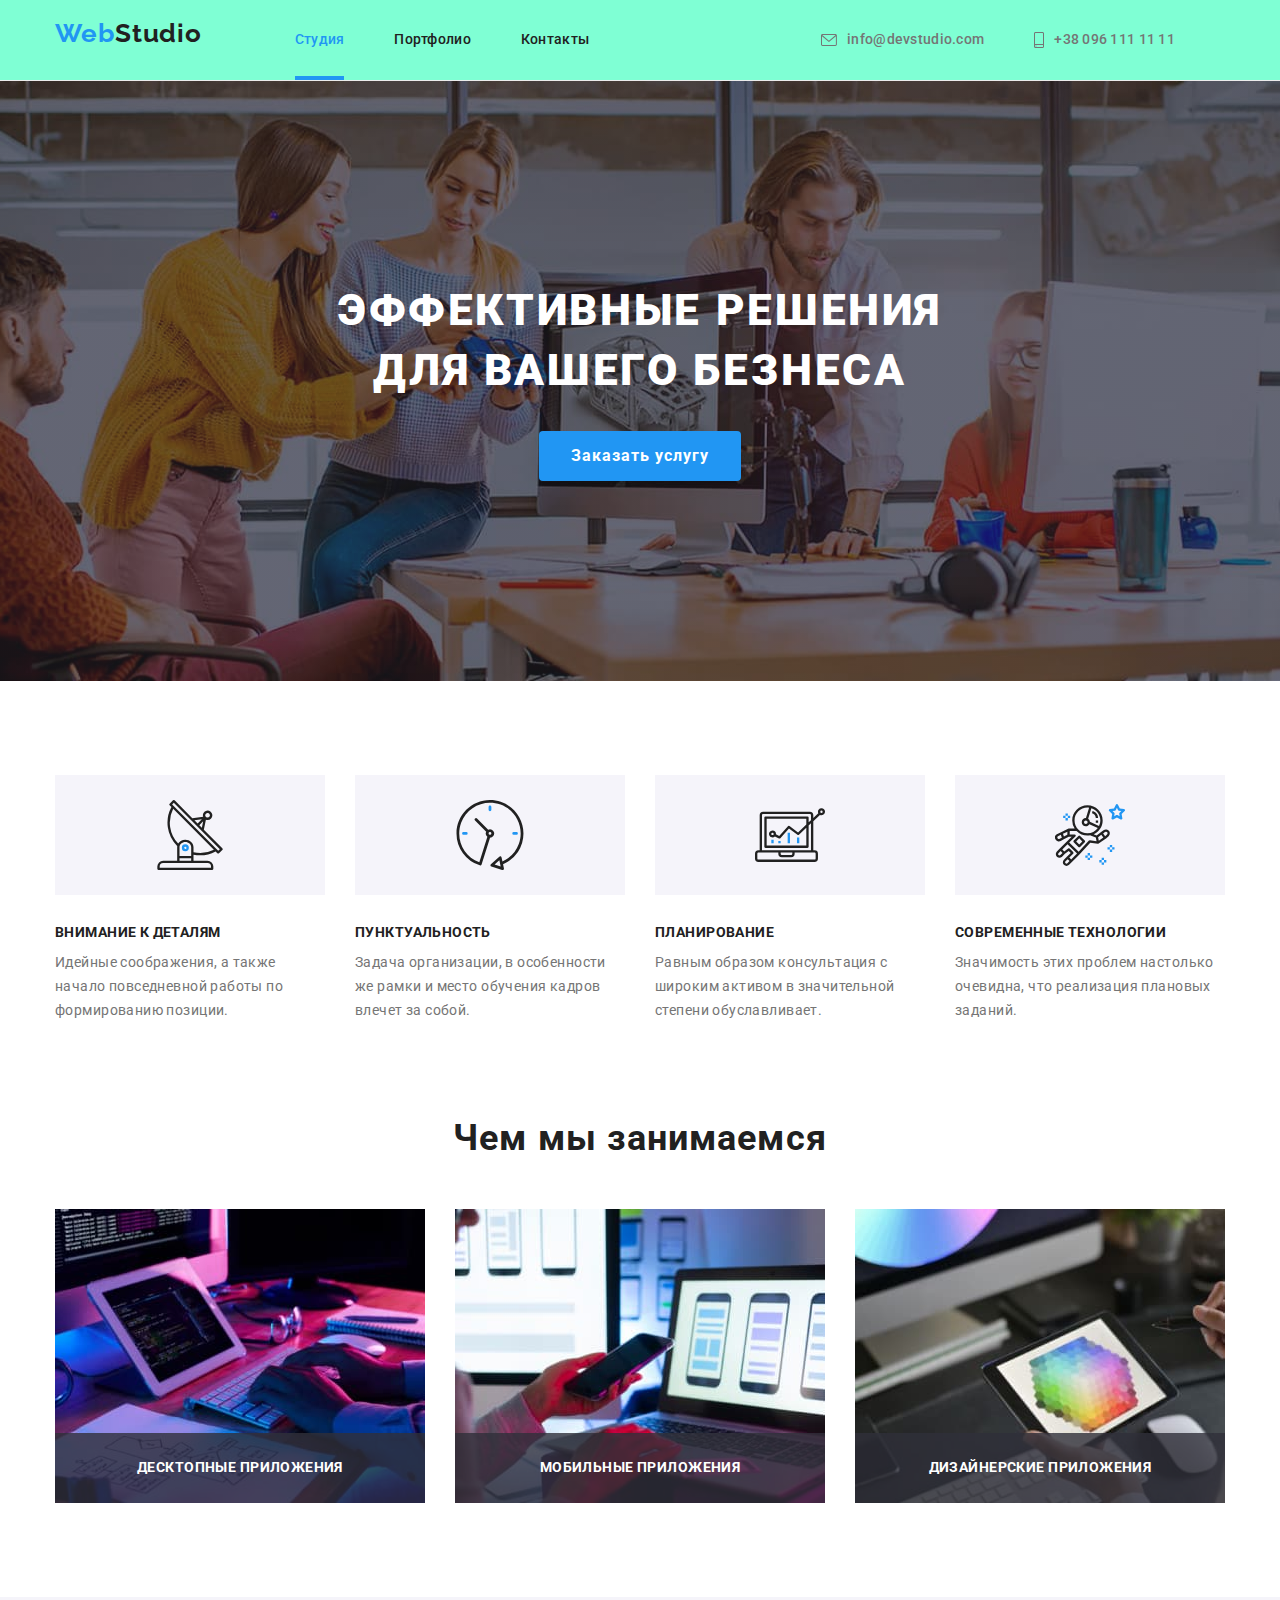
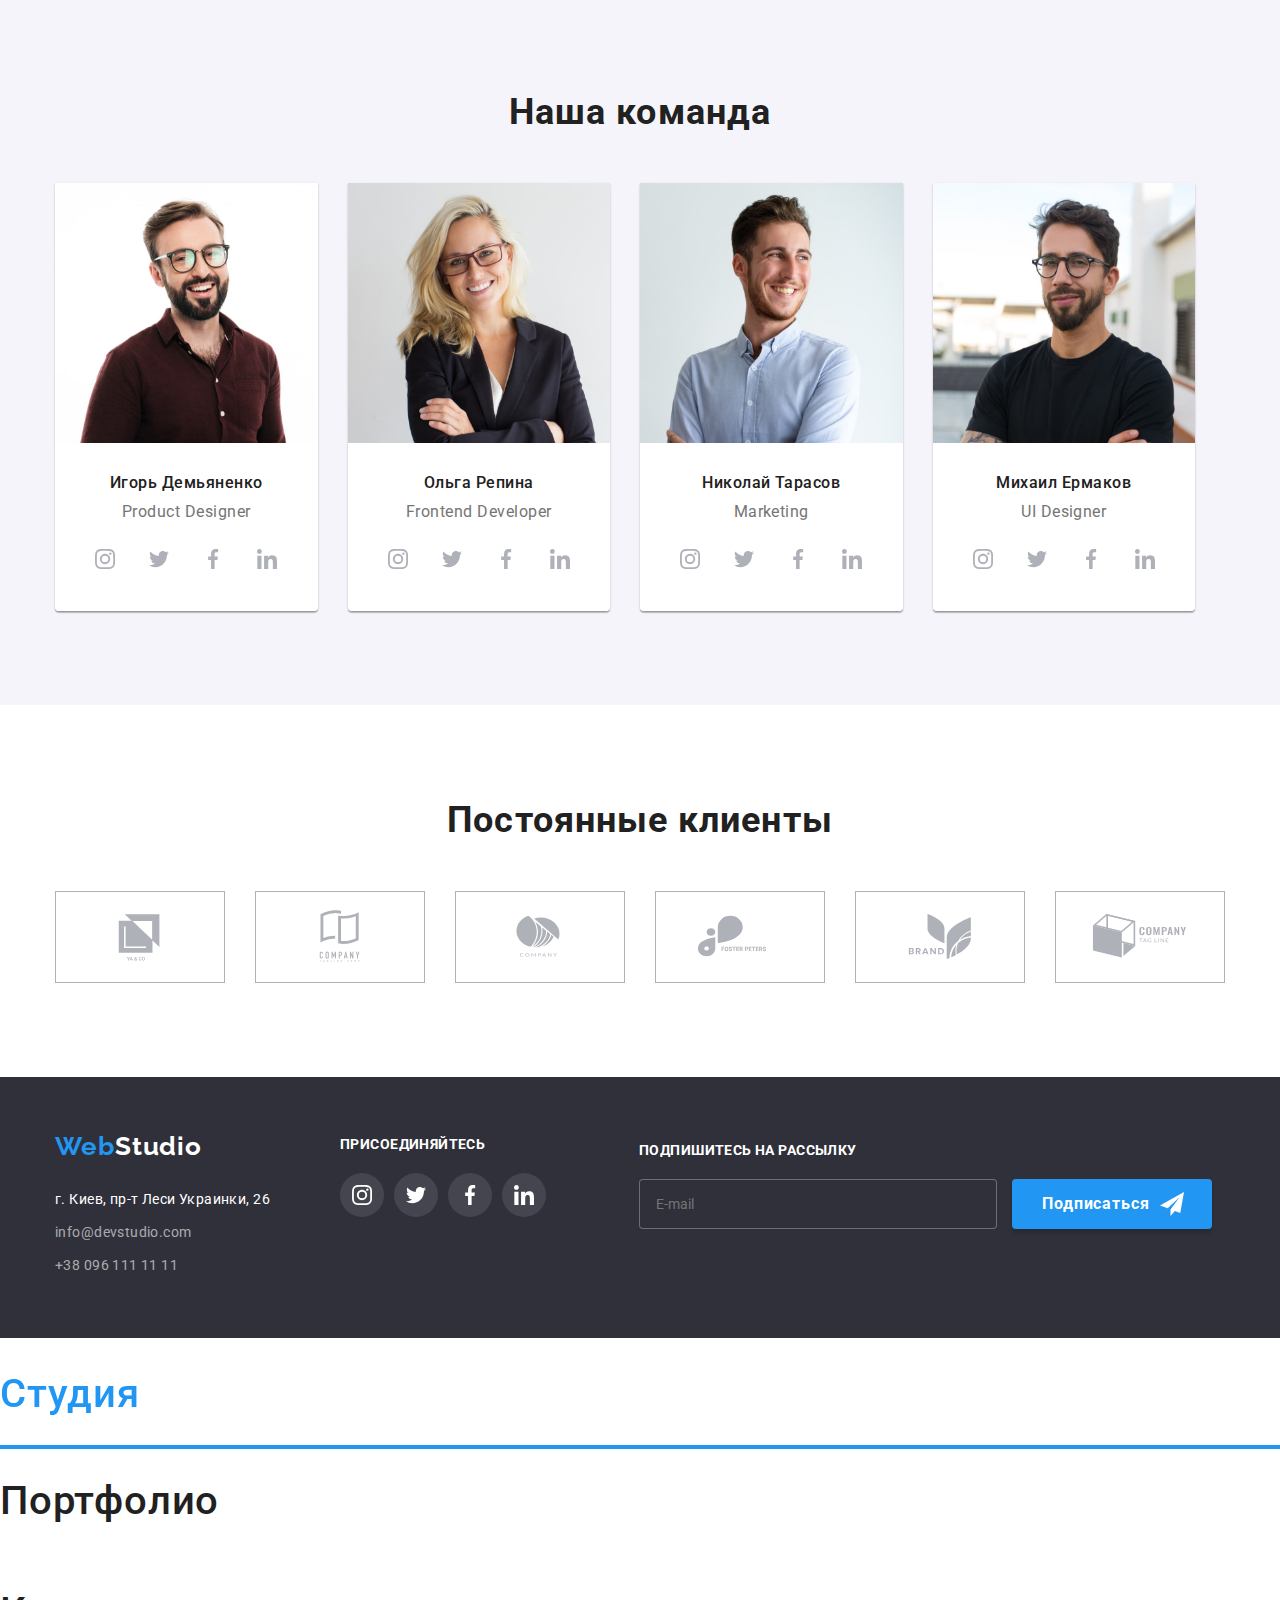
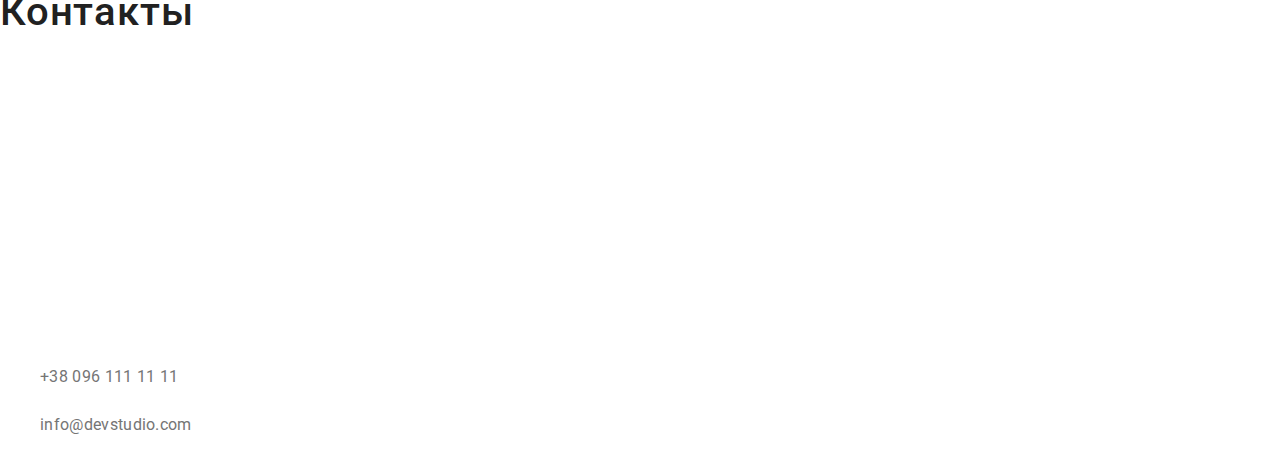
==== index.html @ 7d43fe44 "доделала мобильное меню" ====
<!DOCTYPE html>
<html lang="ru">
<head>
    <meta charset="UTF-8">
    <meta http-equiv="X-UA-Compatible" content="IE=edge">
    <meta name="viewport" content="width=device-width, initial-scale=1.0">
    <title>goit-markup-hw-08</title>
    <link rel="preconnect" href="https://fonts.googleapis.com">
    <link rel="preconnect" href="https://fonts.gstatic.com" crossorigin>
    <link href="https://fonts.googleapis.com/css2?family=Raleway:wght@700&family=Roboto:wght@400;500;700;900&display=swap" rel="stylesheet">
    <link rel="stylesheet" href="https://cdnjs.cloudflare.com/ajax/libs/modern-normalize/1.1.0/modern-normalize.min.css">
    <link rel="stylesheet" href="css/main.min.css">
  
</head>

<body>
    <!--Header-->

    <header class="header">
    
    <div class="container container__header">
    
       <!--Navigation-->

         <nav class="nav">
       

        <a href="./index.html" class="logo logo__nav"> <span class="web">Web</span><span class="studio studio__nav">Studio</span> </a>

        <button class="nav__btn" 
            type="button" 
            aria-expanded="false" 
            aria-controls="container__menu"
            data-menu-button>
                <svg class="nav__icon" width="24px" height="16px" aria-label="Переключатель мобильного меню">
                    <use class="nav-icon__open" href="./images/symbol-defs.svg#icon-menu-open" width="24px" height="16px"></use>
                    <use class="nav-icon__close" href="./images/symbol-defs.svg#icon-menu-close" width="24px" height="16px"></use>
                </svg>
        </button>


               <ul class="list nav__list">
                <li class="nav__item"> <a href="" class="link-current"> Студия </a> </li> 
                <li class="nav__item"> <a href="./portfolio.html" class="nav__link"> Портфолио </a> </li>
                <li class="nav__item"> <a href="" class="nav__link"> Контакты </a> </li>
            </ul>    
            
         
<!-- 
            <ul class="list mobile">
                <li class="mobile__item">
                    <a class="link mobile__link" href="" target="_blank">Instagram</a>
                </li>
                <li class="link mobile__item">
                    <a class="mobile__link" href="" target="_blank">Twitter</a>
                </li>
                <li class="link mobile__item">
                    <a class="mobile__link" href="" target="_blank">Facebook</a>
                </li>
                <li class="link mobile__item">
                    <a class="mobile__link" href="" target="_blank">Linkedin</a>
                </li>
            </ul>  -->
                  
         </nav>    
         
      
         <!-- Contacts-->

   
            <ul class="list contacts">
            <li class="contacts__item"><a href="mailto:info@devstudio.com" aria-label="icon-envelope" class="contacts__mail">
                <svg class="contacts-icon" width="16" height="12">
                <use href="./images/symbol-defs.svg#icon-envelope"></use>
            </svg> info@devstudio.com </a></li> 
            <li class="contacts__item"><a href="tel:+380961111111" aria-label="icon-smartphone" class="contacts__tel">
                <svg class="contacts-icon" width="10" height="16">
                <use href="./images/symbol-defs.svg#icon-smartphone"></use>
            </svg> +38 096 111 11 11</a> </li>
              </ul>   

    </div>
    
    </header>


    <!--Main container-->


    <main class="main-container">

        <!-- Hero-->

         <section class="hero">
           
         <div class="container">

            <h1 class="hero__title">ЭФФЕКТИВНЫЕ РЕШЕНИЯ ДЛЯ ВАШЕГО БЕЗНЕСА</h1>
            <button type="button" class="button hero__button" data-modal-open>Заказать услугу</button>

         </div>      
                      
        </section> 

         <!--Peculiarities-->

         <section class="peculiarities">

            <div class="container">

    <h2 class="visually-hidden">Особенности</h2>

    <ul class="list peculiarities__list">
        <li class="peculiarities__item">
            <div class="peculiarities__container">
                <svg class="peculiarities__icon" width="70px" height="70px">
                    <use href="./images/symbol-defs.svg#icon-antenna"></use>
                </svg>
            </div>
           
            <h3 class="peculiarities__title"> ВНИМАНИЕ К ДЕТАЛЯМ </h3>
            <p class="peculiarities__text"> Идейные соображения, а также начало повседневной работы по формированию позиции.</p>
        </li>
        
        <li class="peculiarities__item">

            <div class="peculiarities__container">
            <svg class="peculiarities__icon" width="70px" height="70px">
                <use href="./images/symbol-defs.svg#icon-clock"></use>
            </svg>
            </div>
            <h3 class="peculiarities__title">ПУНКТУАЛЬНОСТЬ</h3>
            <p class="peculiarities__text">Задача организации, в особенности же рамки и место обучения кадров влечет за собой. </p>
        </li>
        
        <li class="peculiarities__item">

            <div class="peculiarities__container">
            <svg class="peculiarities__icon" width="70px" height="70px">
                <use href="./images/symbol-defs.svg#icon-diagram"></use>
            </svg>
        </div>
            <h3 class="peculiarities__title"> ПЛАНИРОВАНИЕ </h3>
            <p class="peculiarities__text">Равным образом консультация с широким активом в значительной степени обуславливает. </p>
        </li>
        
        <li class="peculiarities__item">

            <div class="peculiarities__container">
            <svg class="peculiarities__icon" width="70px" height="70px">
                <use href="./images/symbol-defs.svg#icon-astronaut"></use>
            </svg>
        </div>
           <h3 class="peculiarities__title"> СОВРЕМЕННЫЕ ТЕХНОЛОГИИ </h3> 
            <p class="peculiarities__text">Значимость этих проблем настолько очевидна, что реализация плановых заданий. </p>
        </li>        
    </ul>
            </div>
        </section> 

        <!-- Our works-->

        <section class="services">

            <div class="container">

                <h2 class="services__title">Чем мы занимаемся </h2>

                <ul class="list services__list">
                    <li class="services__item"><img class="photo" src="./images/img.jpg" alt="Человек за компьютером" width="370">
                    <h3 class="services__describe">ДЕСКТОПНЫЕ ПРИЛОЖЕНИЯ</h3></li>

                    <li class="services__item"><img class="photo" src="./images/img(1).jpg" alt="Человек с телефоном" width="370">
                    <h3 class="services__describe">МОБИЛЬНЫЕ ПРИЛОЖЕНИЯ</h3></li>

                    <li class="services__item"><img class="photo" src="./images/img(2).jpg" alt="Человек с планшетом" width="370">
                    <h3 class="services__describe">ДИЗАЙНЕРСКИЕ ПРИЛОЖЕНИЯ</h3></li>
                </ul>
                        

            </div>
            
                       
            
      
        </section>

        <!--Our team-->

        <section class="team">

          <div class="container">

            <h2 class="team__title">Наша команда </h2>
            <ul class="list team__list">

                <li class="team__item">
                    <img src="./images/img.наша.команда.jpg" class="photo" alt="Фото мужчины" width="270" height="260">

                    <div class="card">
                        <h3 class="card__title">Игорь Демьяненко</h3>
                        <p class="card__text" lang="en">Product Designer </p>

                        <ul class="list communication communication__connect">
                            <li class="communication__item"><a class="communication__link team-communication__link" href="" aria-label="icon-instagram">
                                <svg class="communication__icon" width="20px" height="20px">
                                <use href="./images/symbol-defs.svg#icon-instagram"></use>
                            </svg> </a></li>
    
                            <li class="communication__item"><a class="communication__link team-communication__link" href="" aria-label="icon-twitter">
                                <svg class="communication__icon" width="20px" height="20px">
                                <use href="./images/symbol-defs.svg#icon-twitter"></use>
                            </svg> </a></li>
    
                            <li class="communication__item"><a class="communication__link team-communication__link" href="" aria-label="icon-facebook">
                                <svg class="communication__icon" width="20px" height="20px">
                                <use href="./images/symbol-defs.svg#icon-facebook"></use>
                            </svg> </a></li>
                            
                            <li class="communication__item"><a class="communication__link team-communication__link" href="" aria-label="icon-linkedin">
                                <svg class="communication__icon" width="20px" height="20px">
                                <use href="./images/symbol-defs.svg#icon-linkedin"></use>
                            </svg> </a></li>
                        </ul>
                    </div>                    
                </li>

                <li class="team__item"> 
                    <img src="./images/img.наша.команда(1).jpg" class="photo" alt="Фото женщины" width="" height="260px">
                    
                    <div class="card">
                        <h3 class="card__title">Ольга Репина</h3>
                        <p class="card__text" lang="en">Frontend Developer</p>
                        <ul class="list communication">
                            <li class="communication__item"><a class="communication__link team-communication__link " href="" aria-label="icon-instagram">
                                <svg class="communication__icon" width="20px" height="20px">
                                <use href="./images/symbol-defs.svg#icon-instagram"></use>
                            </svg> </a></li>
    
                            <li class="communication__item"><a class="communication__link team-communication__link " href="" aria-label="icon-twitter">
                                <svg class="communication__icon" width="20px" height="20px">
                                <use href="./images/symbol-defs.svg#icon-twitter"></use>
                            </svg> </a></li>
    
                            <li class="communication__item"><a class="communication__link team-communication__link " href="" aria-label="icon-facebook">
                                <svg class="communication__icon" width="20px" height="20px">
                                <use href="./images/symbol-defs.svg#icon-facebook"></use>
                            </svg> </a></li>
                            
                            <li class="communication__item"><a class="communication__link team-communication__link " href="" aria-label="icon-linkedin">
                                <svg class="communication__icon" width="20px" height="20px">
                                <use href="./images/symbol-defs.svg#icon-linkedin"></use>
                            </svg> </a></li>
                            </ul>
                    </div>                   
                </li>

                <li class="team__item"> 
                    <img src="./images/img.наша.команда(2).jpg" class="photo" alt="фото мужчины" width="270" height="260">

                    <div class="card">
                        <h3 class="card__title">Николай Тарасов</h3>
                        <p class="card__text" lang="en">Marketing</p>
                        <ul class="list communication">
                            <li class="communication__item"><a class="communication__link team-communication__link " href="" aria-label="icon-instagram">
                                <svg class="communication__icon" width="20px" height="20px">
                                <use href="./images/symbol-defs.svg#icon-instagram"></use>
                            </svg> </a></li>
    
                            <li class="communication__item"><a class="communication__link team-communication__link " href="" aria-label="icon-twitter">
                                <svg class="communication__icon" width="20px" height="20px">
                                <use href="./images/symbol-defs.svg#icon-twitter"></use>
                            </svg> </a></li>
    
                            <li class="communication__item"><a class="communication__link team-communication__link " href="" aria-label="icon-facebook">
                                <svg class="communication__icon" width="20px" height="20px">
                                <use href="./images/symbol-defs.svg#icon-facebook"></use>
                            </svg> </a></li>
                            
                            <li class="communication__item"><a class="communication__link team-communication__link " href="" aria-label="icon-linkedin">
                                <svg class="communication__icon" width="20px" height="20px">
                                <use href="./images/symbol-defs.svg#icon-linkedin"></use>
                            </svg> </a></li>
                            </ul>
                    </div>               
                </li>

                <li class="team__item">
                    <img src="./images/img.наша.комада(3).jpg" class="photo" alt="Фото мужчины" width="270" height="260">

                    <div class="card">
                        <h3 class="card__title">Михаил Ермаков</h3>
                        <p class="card__text" lang="en">UI Designer</p>
                        <ul class="list communication">
                            <li class="communication__item"><a class="communication__link team-communication__link " href="" aria-label="icon-instagram">
                                <svg class="communication__icon" width="20px" height="20px">
                                <use href="./images/symbol-defs.svg#icon-instagram"></use>
                            </svg> </a></li>
    
                            <li class="communication__item"><a class="communication__link team-communication__link " href="" aria-label="icon-twitter">
                                <svg class="communication__icon" width="20px" height="20px">
                                <use href="./images/symbol-defs.svg#icon-twitter"></use>
                            </svg> </a></li>
    
                            <li class="communication__item"><a class="communication__link team-communication__link " href="" aria-label="icon-facebook">
                                <svg class="communication__icon" width="20px" height="20px">
                                <use href="./images/symbol-defs.svg#icon-facebook"></use>
                            </svg> </a></li>
                            
                            <li class="communication__item"><a class="communication__link team-communication__link " href="" aria-label="icon-linkedin">
                                <svg class="communication__icon" width="20px" height="20px">
                                <use href="./images/symbol-defs.svg#icon-linkedin"></use>
                            </svg> </a></li>
                            </ul>
                    </div>
                    </li>

            </ul>

          </div>          
                         
        </section>

        <!-- Clients-->

        <section class="clients">
            <div class="container">
                <h2 class="clients__title">Постоянные клиенты</h2>
                <ul class="list clients__list">
                    <li class="clients__item"><a href="" class="clients__link">
                        
                        <svg class="clients__icon" width="106px" height="60px">
                            <use href="./images/symbol-defs.svg#icon-Logo"></use>
                        </svg>
                      
                    </a></li>

                    <li class="clients__item"><a href="" class="clients__link">
                        <svg class="clients__icon" width="106px" height="60px">
                            <use href="./images/symbol-defs.svg#icon-Logo-1"></use>
                        </svg>
                    </a></li>

                    <li class="clients__item"><a href="" class="clients__link">
                        <svg class="clients__icon" width="106px" height="60px">
                            <use href="./images/symbol-defs.svg#icon-Logo-2"></use>
                        </svg>
                    </a></li>

                    <li class="clients__item"><a href="" class="clients__link">
                        <svg class="clients__icon" width="106px" height="60px">
                            <use href="./images/symbol-defs.svg#icon-Logo-3"></use>
                        </svg>
                    </a></li>

                    <li class="clients__item"><a href="" class="clients__link">
                        <svg class="clients__icon" width="106px" height="60px">
                            <use href="./images/symbol-defs.svg#icon-Logo-4"></use>
                        </svg>
                    </a></li>

                    <li class="clients__item"><a href="" class="clients__link">
                        <svg class="clients__icon" width="106px" height="60px">
                            <use href="./images/symbol-defs.svg#icon-Logo-5"></use>
                        </svg>
                    </a></li>
                </ul>
            </div>
        </section>
       
    </main>

     <!--Footer-->

     <footer class="footer"> 

        <div class="container footer__container">

            <div class="container__common">

                <div class="container__address"> 

                    <a href="./index.html" class="logo logo__address"> <span class="web">Web</span><span class="studio address__studio">Studio</span>  </a>
                                 
                    <address class="address"> 
                       <p class="address__direction">г. Киев, пр-т Леси Украинки, 26</p> 
    
                       <ul class="list address__list">
                           <li class="address__item">
                           <a href="mailto:info@devstudio.com" class="address__contact">info@devstudio.com </a></li> 
    
                           <li class="address__item">
                           <a href="tel:+380961111111" class="address__contact">+38 096 111 11 11</a> </li>
                         </ul>     
                   </address> 
               </div>
    
              <div class="connect">
                  
    
                <h3 class="connect__title">ПРИСОЕДИНЯЙТЕСЬ</h3>
                <ul class="list communication">
                    <li class="communication__item">
                        <a class="communication__link communication__link--dark" href="" aria-label="icon-instagram">
                            <svg class="communication__icon--dark" width="20px" height="20px">
                                <use href="./images/symbol-defs.svg#icon-instagram"></use>
                            </svg>
                        </a>
                    </li>
      
                    <li class="communication__item">
                        <a class="communication__link communication__link--dark" href="" aria-label="icon-twitter">
                            <svg class="communication__icon--dark" width="20px" height="20px">
                                <use href="./images/symbol-defs.svg#icon-twitter"></use>
                            </svg>
                        </a>
                    </li>
      
                    <li class="communication__item">
                        <a class="communication__link communication__link--dark" href="" aria-label="icon-facebook">
                            <svg class="communication__icon--dark" width="20px" height="20px">
                                <use href="./images/symbol-defs.svg#icon-facebook"></use>
                            </svg>
                        </a>
                    </li>
      
                    <li class="communication__item">
                        <a class="communication__link communication__link--dark" href="" aria-label="icon-linkedin">
                            <svg class="communication__icon--dark" width="20px" height="20px">
                                <use href="./images/symbol-defs.svg#icon-linkedin"></use>
                            </svg>
                        </a>
                    </li>
                </ul>
      
              </div>

            </div>

         

          <form class="subscribe">
            <b class="subscribe__call">ПОДПИШИТЕСЬ НА РАССЫЛКУ</b>               
              
                <label for=""><input class="subscribe__field" type="email" name="email" placeholder="E-mail"/></label>                                  
           
              
            <button class="button submit" type="submit">Подписаться
                <svg class="submit__icon" width="24px" height="24px">
                    <use href="./images/symbol-defs.svg#icon-icon-send"></use>
                </svg>
            </button>
              
          </form>
         
        </div>

      
    </footer> 

    <!--Модальное окно-->

    <div class="backdrop is-hidden" data-modal>
        <div class="modal">
            <button class="close" type="button" data-modal-close>
                <svg class="close__icon" width="11px" height="11px">
                    <use href="./images/symbol-defs.svg#icon-close"></use>
                </svg>
            </button>

            <!--Форма модалки-->
             
             <form class="application">

                <b class="application__title">Оставьте свои данные, мы вам перезвоним</b>
               
                <div class="application__field">
                <label class="label-field" for="username">Имя</label>
                
              <div class="icon-box">
                <input class="application__input" type="text" name="username" id="username">
             
                <svg class="application__icon" width="18px" height="18px">
                    <use href="./images/symbol-defs.svg#icon-person-black"></use>
                </svg>     
              </div>
                      
                </div>

                <div class="application__field">
                    <label class="application__label" for="telephone">Телефон</label>

                    <div class="icon-box">
                        <input class="application__input" type="tel" name="tel" id="telephone">
                        <svg class="application__icon" width="18px" height="18px">
                            <use href="./images/symbol-defs.svg#icon-phone-black"></use>
                        </svg>  
                    </div>
               
                </div>

                <div class="application__field">
                    <label class="application__label" for="mail">Почта</label>

                    <div class="icon-box">
                     <input class="application__input" type="email" name="email" id="mail" autofocus>
                     <svg class="application__icon" width="18px" height="18px">
                         <use href="./images/symbol-defs.svg#icon-email-black"></use>
                     </svg> 
                    </div>
               
                </div>

                <div class="application__field">
                <label class="application__label" for="text">Комментарий</label>

                <textarea class="comment" name="feedback" rows="5" id="text" placeholder="Оставьте ваш комментарий"></textarea>
                </div>

                 <label class="agree" for="agreement">                   
                   
                     <input class="checkbox" type="checkbox" name="agree" value="agree" id="agreement" checked />
                     <span class="span-box">
                         <svg class="checkbox__icon" width="15px" height="15px">
                             <use href="./images/symbol-defs.svg#icon-check"></use>
                         </svg> 
                       </span>
                     Соглашаюсь с рассылкой и принимаю

                     <a href="./index.html" class="application__link">Условия договора</a> 
                   </label>
                                  
                <button class="button send" type="submit">Отправить</button>

            </form>
        </div>
        </div> 

  <div class="container__menu" id="container__menu" data-menu>


    <ul class="list nav__list-menu">
        <li class="nav__item-menu"> <a href="" class="link-current"> Студия </a> </li> 
        <li class="nav__item-menu"> <a href="./portfolio.html" class="nav__link"> Портфолио </a> </li>
        <li class="nav__item-menu"> <a href="" class="nav__link"> Контакты </a> </li>
    </ul>   

    <ul class="list menu__contacts">
  
        <li class="menu__item"><a href="tel:+380961111111"  class="contacts__tel">
       +38 096 111 11 11</a> </li>

       <li class="menu__item"><a href="mailto:info@devstudio.com"  class="contacts__mail">
        info@devstudio.com </a></li> 
          </ul>   

          
          <ul class="list mobile">
            <li class="mobile__item">
                <a class="link mobile__link" href="" target="_blank">Instagram</a>
            </li>
            <li class="link mobile__item">
                <a class="mobile__link" href="" target="_blank">Twitter</a>
            </li>
            <li class="link mobile__item">
                <a class="mobile__link" href="" target="_blank">Facebook</a>
            </li>
            <li class="link mobile__item">
                <a class="mobile__link" href="" target="_blank">Linkedin</a>
            </li>
        </ul> 

  </div>

 
        <script src="./js/modal.js"></script>  
        <script src="./js/menu.js"></script>  

</body>
</html>
---- css/main.min.css ----
:root{--main-font: 'Roboto', sans-serif ;--secondary-font: 'Raleway', sans-serif;--main-font-color: rgba(117, 117, 117, 1);--title-font: rgba(33, 33, 33, 1);--background-header: rgba(255, 255, 255, 1);--background-team: rgba(245, 244, 250, 1);--background-footer: rgba(47, 48, 58, 1);--button-link-color: rgba(33, 150, 243, 1);--button-link-hover: rgba(24, 140, 232, 1);--footer-contacts: rgba(255, 255, 255, 0.6);--icons-color: rgba(175, 177, 184, 1);--сubic: cubic-bezier(0.4, 0, 0.2, 1)}.visually-hidden{position:absolute;white-space:nowrap;width:1px;height:1px;overflow:hidden;border:0;padding:0;clip:rect(0 0 0 0);clip-path:inset(50%);margin:-1px}body{font-family:var(--main-font);color:var(--main-font-color);background-color:var(--background-header)}ul{padding-inline-start:0;margin-block-end:0;margin-block-start:0}.container{max-width:1200px;padding-left:15px;padding-right:15px;margin-left:auto;margin-right:auto}@media screen and (min-width: 480px){.container{width:480px}}@media screen and (min-width: 768px){.container{width:768px}}@media screen and (min-width: 1200px){.container{width:1200px}}h1,h2,h3{margin-top:0;margin-block-end:0;margin-block-start:0}.photo{display:block}.list{list-style:none}.button{border-radius:4px;border:0;cursor:pointer;font-size:16px;transition-property:background;transition-duration:250ms;transition-timing-function:var(--сubic)}.communication{display:flex;justify-content:center;align-items:center;padding-inline-start:0}.header{font-weight:500;font-size:14px;line-height:1.14;border-bottom:1px solid #ececec;background-color:var(--background-header);background-color:aquamarine}.container__header{display:flex;align-items:center}@media screen and (max-width: 767px){.container__header{display:block}}@media screen and (min-width: 768px){.container__header{width:768px}}@media screen and (min-width: 1200px){.container__header{width:1200px}}.logo{font-family:var(--secondary-font);font-weight:700;font-size:26px;line-height:0.72;letter-spacing:0.03em;text-decoration:none}@media screen and (max-width: 479px){.logo{font-size:24px;line-height:1.67}}.web{display:inline-block;min-width:60px;height:31px;color:var(--button-link-color)}.studio{display:inline-block;min-width:85px;height:31px;margin:0}.nav__btn{position:relative;width:40px;height:40px;padding:0;margin-top:10px;margin-bottom:10px;margin-left:auto;border:none;background-color:transparent;z-index:1}.nav__btn .nav-icon__close{display:none}.nav__btn.is-active .nav-icon__close{display:block}.nav__btn.is-active .nav-icon__open{display:none}.nav__btn .nav__btn.is-active:hover .nav-icon__close,.nav__btn .nav__btn.is-active:focus .nav-icon__close{fill:var(--button-link-color)}.nav__btn:hover .nav-icon__open,.nav__btn:focus .nav-icon__open{fill:var(--button-link-color)}@media screen and (min-width: 767px){.nav__btn{display:none}}.nav{display:flex;align-items:center}.logo__nav{padding-top:24px;padding-bottom:25px;margin-right:93px}.studio__nav{color:var(--title-font)}.nav__list{display:flex;padding:0;margin:0}@media screen and (max-width: 767px){.nav__list{display:none}}.nav__item{padding:0;margin-right:50px}.nav-list .nav-list-item:last-child{margin-right:0}.nav__item-menu{font-size:40px;font-weight:500;line-height:1.18;letter-spacing:0.02em;text-align:left}.nav__link{display:block;padding:32px 0;color:var(--title-font);letter-spacing:0.02em;text-decoration:none;transition-property:color;transition-duration:250ms;transition-timing-function:var(--сubic)}@media screen and (max-width: 767px){.nav__link{padding-top:0;padding-left:40px}}.nav__link:hover,.nav__link:focus{color:var(--button-link-color)}.link-current{position:relative;display:block;padding:32px 0 28px 0;color:var(--button-link-color);letter-spacing:0.02em;text-decoration:none}@media screen and (max-width: 767px){.link-current{margin-bottom:35px;margin-top:48px;margin-left:40px;padding:0}}.link-current::after{position:absolute;top:100%;right:0;content:"";width:100%;height:4px;background-color:var(--button-link-color)}@media screen and (max-width: 767px){.link-current::after{display:none}}.contacts{display:flex;padding:0;margin-left:auto;margin-top:0;margin-bottom:0;align-items:center;justify-content:center}@media screen and (max-width: 767px){.contacts{display:none}}@media screen and (min-width: 768px) and (max-width: 1199px){.contacts{display:block}}.contacts__item{margin-right:50px}@media screen and (max-width: 767px){.contacts__item{margin-bottom:32px;margin-right:0}}@media screen and (min-width: 768px) and (max-width: 1199px){.contacts__item{margin-right:0;margin-bottom:10px}}.contacts .contacts-item:last-child{margin-right:0}.contacts__mail{display:flex;align-items:center;height:16px;color:var(--main-font-color);letter-spacing:0.02em;text-decoration:none;transition-property:color;transition-duration:250ms;transition-timing-function:var(--сubic)}@media screen and (max-width: 767px){.contacts__mail{font-size:24px;font-weight:500;line-height:1.17;color:var(--main-font-color)}}@media screen and (min-width: 768px) and (max-width: 1199px){.contacts__mail{font-size:12px;line-height:1.17;text-align:left;margin-bottom:10px}}.contacts__mail:hover,.contacts__mail:focus{color:var(--button-link-color)}.contacts__tel{display:flex;align-items:center;color:var(--main-font-color);letter-spacing:0.02em;text-decoration:none;height:16px;transition-property:color;transition-duration:250ms;transition-timing-function:var(--сubic)}@media screen and (max-width: 767px){.contacts__tel{font-size:34px;line-height:1.17;color:var(--button-link-color)}}@media screen and (min-width: 768px) and (max-width: 1199px){.contacts__tel{display:flex;align-items:center;font-size:12px}}.contacts__tel:hover,.contacts__tel:focus{color:var(--button-link-color)}.contacts-icon{margin-right:10px;fill:currentColor}.hero{padding-top:200px;padding-bottom:200px;text-align:center;max-width:1600px;margin-left:auto;margin-right:auto;background-color:var(--background-footer);background:linear-gradient(rgba(47,48,58,0.4), rgba(47,48,58,0.4)),url("../images/img.background.jpg");background-size:cover;background-repeat:no-repeat;background-position:center}@media screen and (max-width: 480px){.hero{padding-top:118px;padding-bottom:128px;max-width:480px}}@media screen and (min-width: 480px) and (max-width: 768px){.hero{padding-top:118px;padding-bottom:128px;max-width:768px}}@media screen and (min-width: 768px){.hero{max-width:1600px}}.hero__title{width:696px;margin-left:auto;margin-right:auto;margin-bottom:30px;font-weight:900;font-size:44px;line-height:1.36;letter-spacing:0.06em;color:var(--background-header)}@media screen and (max-width: 480px){.hero__title{font-size:26px;line-height:1.62;display:block;width:360px}}@media screen and (min-width: 480px) and (max-width: 768px){.hero__title{font-size:26px;line-height:1.62;width:360px}}.hero__button{display:inline-block;padding:10px 32px;min-width:201px;font-weight:700;line-height:1.88;letter-spacing:0.06em;background-color:var(--button-link-color);color:var(--background-header);box-shadow:0px 4px 4px 0px rgba(0,0,0,0.15)}.hero__button:hover,.hero__button:focus{background-color:var(--button-link-hover)}.peculiarities{padding-top:94px;padding-bottom:94px}@media screen and (max-width: 1199px){.peculiarities{padding-top:60px;padding-bottom:60px}}.peculiarities__title{margin-bottom:10px;font-weight:700;font-size:14px;line-height:1.14;letter-spacing:0.03em;color:var(--title-font)}@media screen and (max-width: 767px){.peculiarities__title{text-align:center}}.peculiarities__list{display:flex;padding:0;margin:0}@media screen and (max-width: 767px){.peculiarities__list{display:block}}@media screen and (min-width: 768px) and (max-width: 1199px){.peculiarities__list{display:flex;flex-wrap:wrap;justify-content:center}}.peculiarities__item{width:270px;margin-right:30px}@media screen and (max-width: 767px){.peculiarities__item{width:450px;margin-right:auto;margin-left:auto;margin-bottom:30px}}@media screen and (min-width: 768px) and (max-width: 1199px){.peculiarities__item{width:354px;margin-right:30px;margin-bottom:30px}.peculiarities__item:nth-child(2n){margin-right:0}.peculiarities__item:nth-last-child(-n+2){margin-bottom:0}}@media screen and (min-width: 768px) and (max-width: 1199px) and (min-width: 1200px){.peculiarities__item .peculiarities__list .peculiarities__item:last-child{margin-right:0}}.peculiarities__container{display:flex;align-items:center;justify-content:center;width:270px;height:120px;background-color:#f5f4fa;margin-bottom:30px;color:var(--title-font)}@media screen and (max-width: 767px){.peculiarities__container{min-width:450px;margin-left:auto;margin-right:auto}}@media screen and (min-width: 768px) and (max-width: 1199px){.peculiarities__container{min-width:354px}}.peculiarities__text{display:inline-block;margin:0;font-size:14px;line-height:1.71;letter-spacing:0.03em;color:var(--main-font-color)}.services{display:none;padding-top:0px;padding-bottom:94px;margin:0 auto;text-align:center}@media screen and (min-width: 1200px){.services{display:block}}.services__title{margin-left:auto;margin-right:auto;margin-bottom:50px;font-weight:700;font-size:36px;line-height:1.17;letter-spacing:0.03em;color:var(--title-font)}.services__list{display:flex;padding:0;margin-block-start:0;margin-block-end:0;padding-inline-start:0}.services__item{position:relative;width:370px;margin-right:30px}.services__describe{position:absolute;bottom:0;left:0;width:100%;padding-top:27px;padding-bottom:27px;font-size:14px;line-height:1.14;font-weight:700;letter-spacing:0.03em;color:var(--background-header);background-color:rgba(47,48,58,0.8)}.services__list .services__item:last-child{margin-right:0}.team{padding-top:94px;padding-bottom:94px;background-color:var(--background-team);text-align:center}@media screen and (max-width: 1199px){.team{padding-top:60px;padding-bottom:60px}}.team__title{margin-left:auto;margin-right:auto;margin-bottom:50px;font-weight:700;font-size:36px;line-height:1.17;letter-spacing:0.03em;color:var(--title-font)}@media screen and (max-width: 1199px){.team__title{font-size:28px;font-weight:700;line-height:1.18;margin-bottom:30px}}.team__list{padding-left:0;margin-top:0;margin-bottom:0;margin-right:0;text-align:center}@media screen and (max-width: 767px){.team__list{display:block;margin-left:auto;margin-right:auto}}@media screen and (min-width: 768px) and (max-width: 1199px){.team__list{display:flex;flex-wrap:wrap;justify-content:center}}@media screen and (min-width: 1200px){.team__list{display:flex}}.team__item img{max-width:100%}.team__item{width:270px;margin-right:30px;box-shadow:0px 2px 1px 0px rgba(0,0,0,0.2),0px 1px 1px 0px rgba(0,0,0,0.14),0px 1px 3px 0px rgba(0,0,0,0.12);border-radius:0 0 4px 4px}@media screen and (max-width: 767px){.team__item{min-width:450px;margin-right:auto;margin-left:auto;margin-bottom:30px}.team__item:last-child{margin-bottom:0}}@media screen and (min-width: 767px) and (max-width: 1199px){.team__item{min-width:354px;margin-bottom:30px}.team__item:nth-child(2n){margin-right:0}}.card{padding-top:30px;padding-bottom:30px;background-color:var(--background-header);border-radius:0 0 4px 4px}@media screen and (max-width: 480px){.card{max-width:450px}}@media screen and (min-width: 480px) and (max-width: 767px){.card{max-width:450px}}.card__title{display:inline-block;margin-top:0;margin-bottom:10px;font-weight:500;font-size:16px;line-height:1.19;letter-spacing:0.03em;color:var(--title-font);text-align:center}.card__text{margin-top:0;margin-bottom:16px;font-size:16px;line-height:1.19;letter-spacing:0.03em;color:var(--main-font-color)}.communication__item{margin-right:10px;border-radius:50%;width:44px;height:44px}.communication__item:last-child{margin-right:0}.communication__link{display:flex;justify-content:center;align-items:center;width:100%;height:100%;border-radius:50%;transition-property:color, background;transition-duration:250ms;transition-timing-function:var(--сubic)}.team-communication__link{color:var(--icons-color);background-color:var(--background-header)}.team-communication__link:hover,.team-communication__link:focus{color:var(--background-header);background-color:var(--button-link-color)}.communication__icon{fill:currentColor}.communication__link--dark{color:var(--background-header);background-color:rgba(255,255,255,0.1)}.communication__link--dark:hover,.communication__link--dark:focus{background-color:var(--button-link-color)}.communication__icon--dark{fill:currentColor}.clients{padding-top:94px;padding-bottom:94px;text-align:center}@media screen and (max-width: 1199px){.clients{padding-top:60px;padding-bottom:60px}}.clients__title{font-size:36px;font-weight:700;line-height:1.17;letter-spacing:0.03em;color:var(--title-font);margin-bottom:50px}@media screen and (max-width: 1199px){.clients__title{font-size:28px;line-height:1.18;text-align:center;margin-bottom:30px}}.clients__list{display:flex;justify-content:center;list-style:none;margin-top:0;margin-bottom:0}@media screen and (max-width: 767px){.clients__list{flex-wrap:wrap}}@media screen and (min-width: 768px) and (max-width: 1199px){.clients__list{flex-wrap:wrap}}.clients__item{margin-right:30px;height:92px;border-color:var(--icons-color);border-radius:4px}@media screen and (max-width: 767px){.clients__item{margin-bottom:30px;min-width:210px}.clients__item:nth-child(2n){margin-right:0}}@media screen and (min-width: 768px) and (max-width: 1199px){.clients__item{margin-bottom:30px;min-width:226px}.clients__item:nth-child(3n){margin-right:0}.clients__item:nth-last-child(-n+3){margin-bottom:0}}@media screen and (min-width: 1200px){.clients__item{width:170px;margin-right:30px}.clients__item:nth-child(6){margin-right:0}}.clients__link{display:flex;justify-content:center;align-items:center;width:100%;height:100%;color:var(--icons-color);border:solid 1px;transition-property:color;transition-duration:250ms;transition-timing-function:var(--сubic)}.clients__link:hover,.clients__link:focus{color:var(--button-link-color)}.clients__icon{fill:currentColor}.footer{margin:0 auto;padding-top:60px;padding-bottom:60px;background-color:var(--background-footer);font-size:14px;line-height:1.71;letter-spacing:0.03em}.footer__container{display:flex}@media screen and (max-width: 767px){.footer__container{flex-direction:column;align-items:center;justify-content:center}}@media screen and (min-width: 768px) and (max-width: 1199px){.footer__container{display:block;text-align:center}}@media screen and (min-width: 1200px){.footer__container{align-items:baseline}}.container__common{display:flex}@media screen and (max-width: 767px){.container__common{flex-direction:column}}@media screen and (min-width: 768px) and (max-width: 1199px){.container__common{justify-content:space-between;margin-bottom:60px;margin-left:80px;margin-right:80px}}.container__address{display:block}@media screen and (max-width: 767px){.container__address{text-align:center}}.logo__address{display:inline-block;padding:0;margin-bottom:20px}.address__studio{color:var(--background-header)}.address{font-style:normal;color:var(--background-header)}.address__direction{display:inline-block;margin-top:0;margin-bottom:8px;margin-block-start:0;margin-block-end:0}@media screen and (min-width: 768px){.address__direction{margin-bottom:9px}}.address__list{padding-left:0;margin-top:0%;margin-bottom:0%;list-style:none}.address__item{margin-top:0;margin-bottom:9px}@media screen and (max-width: 767px){.address__item{margin-bottom:8px}}.address__item:last-child{margin-bottom:0}.address__item:last-child{margin-bottom:0}.address__contact{display:block;padding:0;text-decoration:none;color:var(--footer-contacts);transition-property:color;transition-duration:250ms;transition-timing-function:var(--сubic)}.address__contact:hover,.address__contact:focus{color:var(--button-link-color)}.connect{margin-left:70px}@media screen and (max-width: 767px){.connect{margin-left:0;text-align:center}}.connect__title{display:block;color:var(--background-header);font-size:14px;line-height:1.14;font-weight:700;margin-top:0;margin-bottom:20px}@media screen and (max-width: 767px){.connect__title{margin-top:60px;margin-bottom:20px}}.subscribe{margin-left:0}@media screen and (max-width: 767px){.subscribe{text-align:center}}@media screen and (min-width: 1200px){.subscribe{margin-left:93px}}.subscribe__call{display:block;color:var(--background-header);line-height:1.14;font-weight:700;margin-top:0;margin-bottom:20px}@media screen and (max-width: 767px){.subscribe__call{margin-top:60px;margin-bottom:20px}}.subscribe__field{width:358px;height:50px;border:1px solid rgba(255,255,255,0.3);border-radius:4px;background-color:var(--background-footer);padding:15px 16px;color:var(--footer-contacts);outline:transparent;transition-duration:250ms;transition-timing-function:var(--сubic)}@media screen and (max-width: 767px){.subscribe__field{display:block;margin-bottom:20px;margin-left:auto;margin-right:auto}}@media screen and (min-width: 768px) and (max-width: 1199px){.subscribe__field{width:450px;display:block;margin-bottom:20px;margin-left:auto;margin-right:auto}}.subscribe__field:hover,.subscribe__field:focus{border-color:var(--button-link-color)}.submit{position:relative;min-width:200px;padding:10px 62px 10px 29px;margin-left:0;font-weight:700;line-height:1.88;letter-spacing:0.06em;background-color:var(--button-link-color);color:var(--background-header);box-shadow:0px 4px 4px 0px rgba(0,0,0,0.15)}@media screen and (max-width: 480px){.submit{margin:0}}@media screen and (min-width: 1200px){.submit{margin-left:12px}}.submit:hover,.submit:focus{background-color:var(--button-link-hover)}.submit__icon{position:absolute;top:0;right:0;margin-top:13px;margin-right:28px;fill:var(--background-header)}.backdrop{position:fixed;top:0;left:0;width:100%;height:100%;background-color:rgba(0,0,0,0.2);opacity:1;pointer-events:initial;visibility:visible;transition:opacity 250ms var(--сubic)}.backdrop.is-hidden{opacity:0;pointer-events:none}.modal{position:absolute;top:50%;left:50%;transform:translate(-50%, -50%) scale(1);transition:transform 250ms var(--сubic);width:528px;height:581px;padding:40px 40px 40px 41px;border:1px;border-color:rgba(0,0,0,0.1);border-radius:4px;background-color:var(--background-header);box-shadow:0px 2px 1px 0px rgba(0,0,0,0.2);box-shadow:0px 1px 1px 0px rgba(0,0,0,0.14);box-shadow:0px 1px 3px 0px rgba(0,0,0,0.12)}@media screen and (max-width: 1199px){.modal{width:450px;height:609px}}.backdrop.is-hidden .modal{transform:translate(-50%, -50%) scale(0.4);transition:transform 250ms var(--сubic)}.close{display:flex;justify-content:center;align-items:center;position:absolute;top:8px;right:8px;padding:0;width:30px;height:30px;border-radius:50%;border:1px solid;border-color:rgba(0,0,0,0.1);cursor:pointer;background-color:var(--background-header);transition-duration:250ms;transition-timing-function:var(--сubic)}.close:hover .close__icon,.close:focus .close__icon{fill:var(--button-link-color)}.close__icon{position:absolute;transition-duration:250ms;transition-timing-function:var(--сubic)}.application{min-width:448px}@media screen and (max-width: 1199px){.application{min-width:370px}}.application__title{display:inline-block;color:var(--title-font);font-size:20px;font-weight:700;line-height:1.15;letter-spacing:0.03em;text-align:center;margin-bottom:12px}.application__field{display:flex;flex-direction:column;font-size:12px;line-height:1.17;letter-spacing:0.01em}.application__label{margin-bottom:4px}.application__input{min-width:448px;margin:0;padding:12px 15px 12px 42px;border:1px solid;border-color:rgba(33,33,33,0.2);border-radius:4px;outline:transparent}@media screen and (max-width: 1199px){.application__input{min-width:370px}}.application__input:hover,.application__input:focus-within{border-color:var(--button-link-color)}.application__input:hover+.application__icon,.application__input:focus-within+.application__icon{fill:var(--button-link-color)}.icon-box{position:relative;margin-bottom:10px;min-width:448px}@media screen and (max-width: 1199px){.icon-box{min-width:370px}}.application__icon{position:absolute;left:0;top:0;margin-left:12px;margin-top:11px;margin-bottom:11px;fill:var(--title-font);transition-duration:250ms;transition-timing-function:var(--сubic)}input[type="checkbox"]{margin-right:8px}.comment{padding:12px 16px;margin:0;margin-bottom:20px;border:1px solid;border-radius:4px;resize:none;font-size:12px;line-height:1.17;letter-spacing:0.01em;border-color:rgba(33,33,33,0.2);transition-duration:250ms;transition-timing-function:var(--сubic);outline:none}.comment:hover,.comment:focus-within{border-color:var(--button-link-color)}.comment::placeholder{font-size:12px;line-height:1.17;letter-spacing:0.01em}.agree{display:flex;justify-content:center;align-items:center;line-height:1.71;letter-spacing:0.03em;font-size:14px}@media screen and (max-width: 1199px){.agree{line-height:1.67;letter-spacing:0.03em;font-size:12px}}.checkbox{position:absolute;white-space:nowrap;width:1px;height:1px;overflow:hidden;border:0;padding:0;clip:rect(0 0 0 0);clip-path:inset(50%);margin:-1px}.checkbox:checked+.span-box{background-color:var(--button-link-color);background-size:contain;background-origin:border-box;border-color:var(--button-link-color)}.span-box{display:inline-block;position:relative;border:solid 2px var(--title-font);border-radius:2px;height:17px;width:17px;margin-top:4px;margin-bottom:4px;margin-right:8px}.checkbox__icon{position:absolute;left:-1px;top:-1px}.application__link{display:inline-block;margin-left:5px;color:var(--button-link-color);line-height:1.71;letter-spacing:0.03em;font-size:14px}@media screen and (max-width: 1199px){.application__link{line-height:1.67;letter-spacing:0.03em;font-size:12px}}.application__link:hover,.application__link:focus{color:var(--button-link-hover);transition-duration:250ms;transition-timing-function:var(--сubic)}.send{display:block;min-width:200px;padding:10px 55px 10px 56px;margin-top:30px;margin-left:auto;margin-right:auto;font-weight:700;line-height:1.88;letter-spacing:0.06em;background-color:var(--button-link-color);color:var(--background-header);box-shadow:0px 4px 4px 0px rgba(0,0,0,0.15)}.send:hover,.send:focus{background-color:var(--button-link-hover)}.filters__list{display:flex;justify-content:center;margin-block-start:0;margin-block-end:0;margin-bottom:50px;list-style:none;padding:0;padding-inline-start:0}@media screen and (max-width: 767px){.filters__list{flex-wrap:wrap;justify-content:flex-start;margin-bottom:40px}}.filters__item{margin-right:8px}@media screen and (max-width: 767px){.filters__item{margin-bottom:15px}.filters__item:nth-last-child(-n+2){margin-bottom:0}}.filters__list .filters__item:last-child{margin-right:0}.filters__button{padding:6px 22px;background-color:var(--background-team);color:var(--title-font);font-weight:500;line-height:1.63;letter-spacing:0.03em;box-shadow:none}.filters__button:hover,.filters__button:focus{background-color:var(--button-link-color);color:var(--background-header);box-shadow:0px 2px 2px 0px rgba(0,0,0,0.12),0px 1px 2px 0px rgba(0,0,0,0.08),0px 3px 1px 0px rgba(0,0,0,0.1)}.portfolio{background-color:var(--background-color);padding-top:94px;padding-bottom:94px}@media screen and (max-width: 1199px){.portfolio{padding-top:60px;padding-bottom:60px}}.portfolio__list{display:flex;flex-wrap:wrap;justify-content:space-between;padding-left:0;margin:0}.portfolio__item{margin-bottom:30px}.portfolio__item img{max-width:100%}@media screen and (max-width: 767px){.portfolio__item{min-width:450px;margin-bottom:30px}.portfolio__item:last-child{margin-bottom:0}}@media screen and (min-width: 768px) and (max-width: 1199px){.portfolio__item{max-width:354px;margin-right:30px}.portfolio__item:nth-last-child(-n+2){margin-bottom:0}.portfolio__item:nth-child(2n){margin-right:0}}@media screen and (min-width: 1200px){.portfolio__item .portfolio__item:nth-child(3n){margin-right:0}.portfolio__item .portfolio__item:nth-last-child(-n+3){margin-bottom:0}}.portfolio__item:hover .thumb__description{transform:translateY(0)}.portfolio__link{text-decoration:none;display:inline-block;box-shadow:none;transition-property:box-shadow;transition-duration:250ms;transition-timing-function:var(--сubic)}.portfolio__link:hover{box-shadow:1px 4px 6px 0px rgba(0,0,0,0.16),0px 4px 4px 0px rgba(0,0,0,0.06),0px 1px 1px 0px rgba(0,0,0,0.12)}.portfolio__link:focus{color:var(--button-link-color)}.thumb{position:relative;overflow:hidden}.thumb__photo{display:block}.thumb__title{margin-bottom:4px;font-weight:700;font-size:18px;line-height:2;letter-spacing:0.06em;color:var(--title-font)}.thumb__text{margin-top:0;margin-bottom:0;font-size:16px;line-height:1.88;letter-spacing:0.03em;color:var(--main-font-color)}.thumb__description{position:absolute;left:0;top:0;padding:63px 24px;margin:0;margin-block-start:0;margin-block-end:0;width:100%;height:100%;font-size:18px;line-height:1.56;letter-spacing:0.03em;text-align:left;color:var(--background-header);background-color:rgba(33,150,243,0.9);transform:translateY(100%);transition-duration:250ms;transition-timing-function:var(--сubic)}.thumb__basis{padding-top:20px;padding-bottom:20px;padding-left:24px;padding-right:24px;border-bottom:1px solid #eee;border-left:1px solid #eee;border-right:1px solid #eee}@media screen and (max-width: 767px){.thumb__basis{max-width:450px}}@media screen and (max-width: 767px){.container__menu{display:none;position:absolute;right:0;top:0;width:480px;height:796px;background-color:var(--background-header)}.container__menu.is-open{display:block}}.menu__contacts{padding-top:302px}.menu__item{padding-bottom:32px;padding-left:40px}.mobile{display:flex;align-items:center;margin-top:64px;padding-left:40px}@media screen and (min-width: 768px){.mobile{display:none}}.mobile__item{padding-right:10px;padding-left:10px;border-right:1px solid rgba(33,33,33,0.2)}.mobile__item:last-child{border:none;padding-right:0}.mobile__item:nth-child(1){padding-left:0}.mobile__link{color:var(--button-link-color);font-size:18px;font-weight:500;line-height:1.22;letter-spacing:0.02em;text-decoration:none}
/*# sourceMappingURL=main.min.css.map */
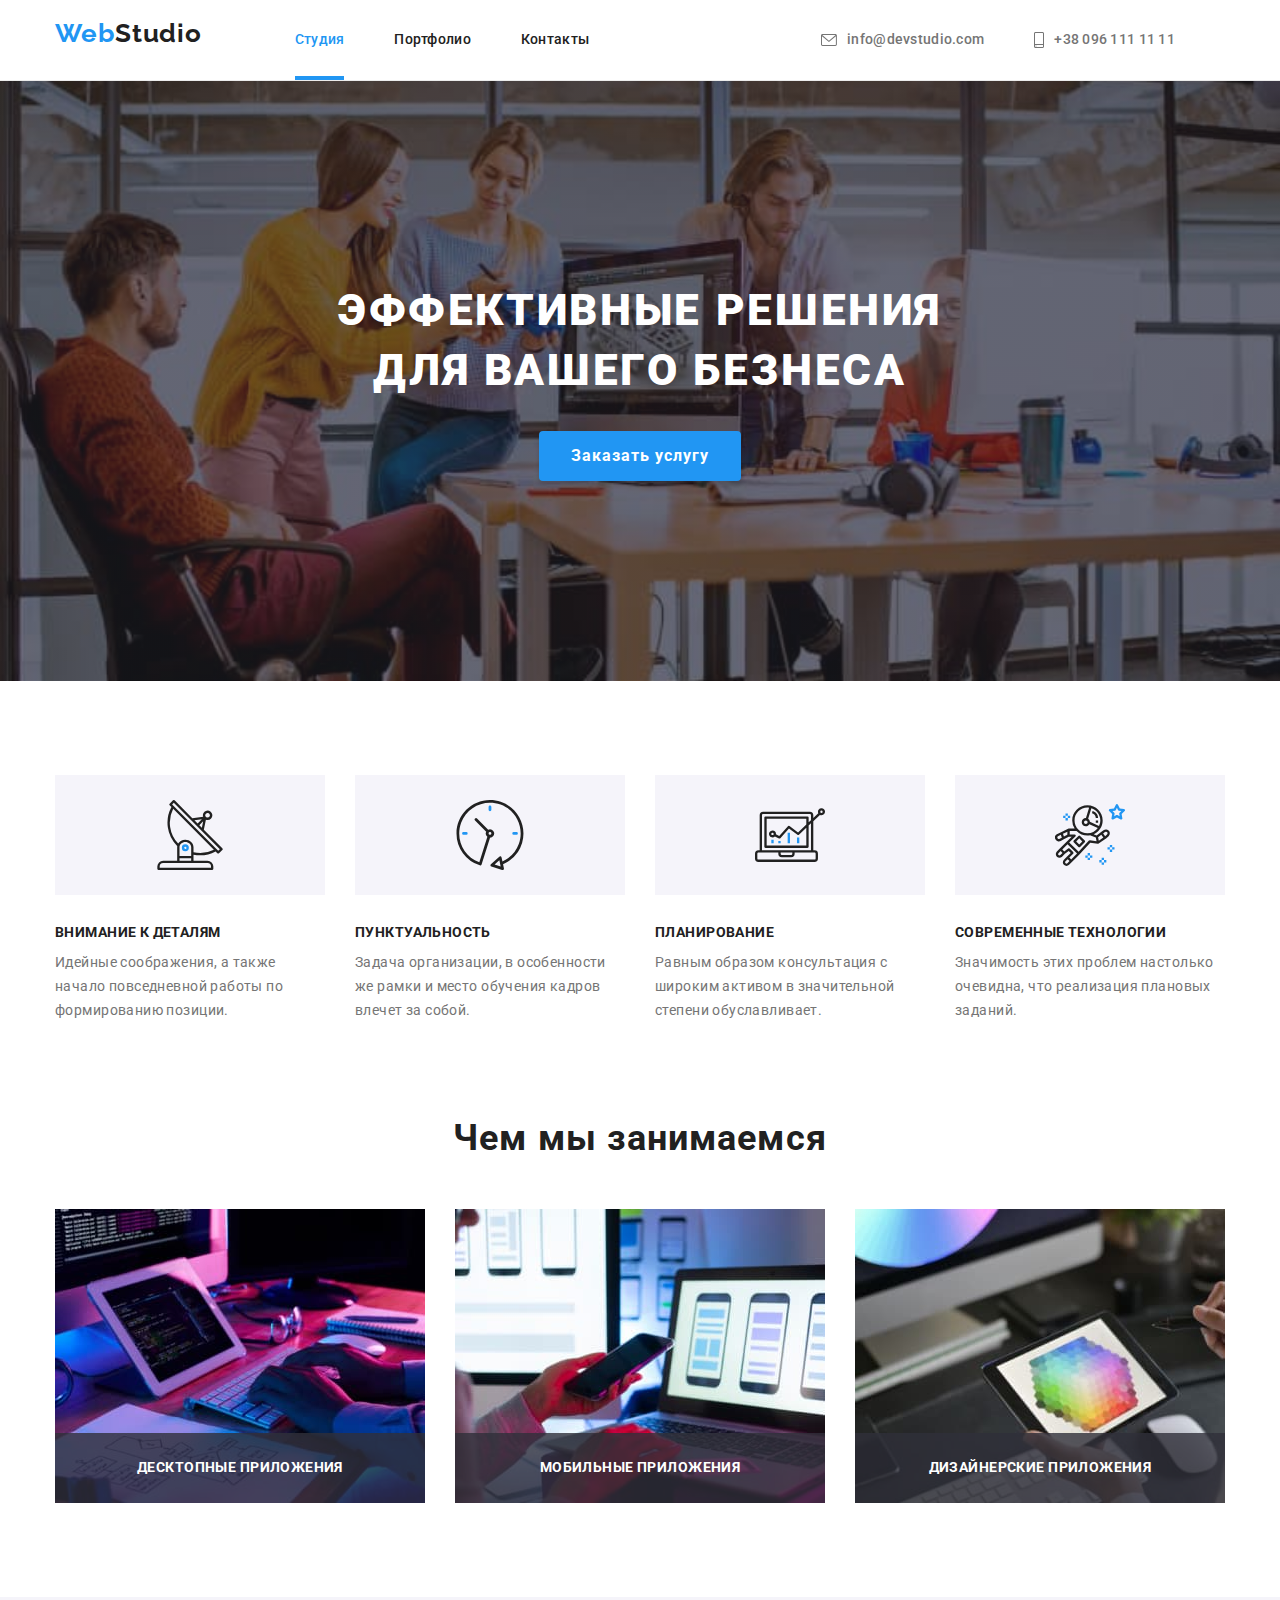
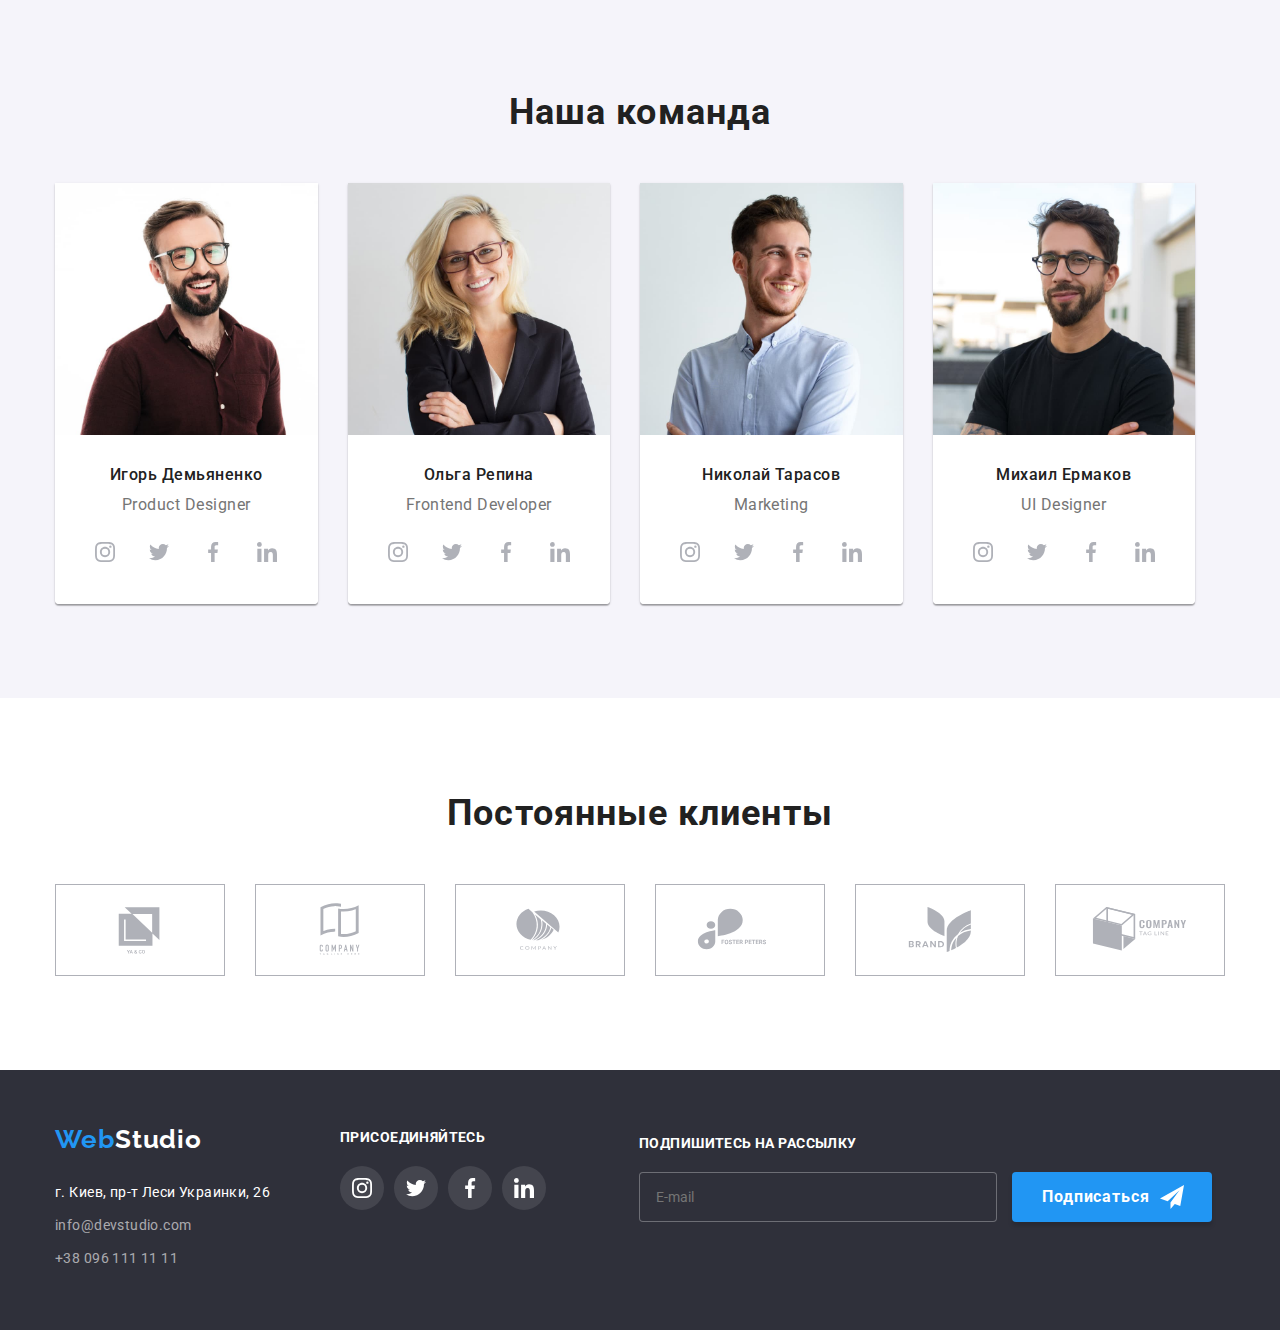
==== commit 1ee74bea: "Вариант1" ====
--- a/index.html
+++ b/index.html
@@ -195,7 +195,10 @@
             <ul class="list team__list">
 
                 <li class="team__item">
-                    <img src="./images/img.наша.команда.jpg" class="photo" alt="Фото мужчины" width="270" height="260">
+                    <img class="team__photo"
+                    srcset="./images/img.team.jpg 1x, ./images/img.team-540.jpg 2x"
+                    src="./images/img.team.jpg"
+                     alt="Фото мужчины" width="270px" height="260px">
 
                     <div class="card">
                         <h3 class="card__title">Игорь Демьяненко</h3>
@@ -226,7 +229,8 @@
                 </li>
 
                 <li class="team__item"> 
-                    <img src="./images/img.наша.команда(1).jpg" class="photo" alt="Фото женщины" width="" height="260px">
+                    <img   srcset="./images/img.team-1.jpg 1x, ./images/img.team-1-540.jpg 2x"
+                     src="./images/img.team-1.jpg" class="team__photo" alt="Фото женщины" width="270px" height="260px">
                     
                     <div class="card">
                         <h3 class="card__title">Ольга Репина</h3>
@@ -256,7 +260,8 @@
                 </li>
 
                 <li class="team__item"> 
-                    <img src="./images/img.наша.команда(2).jpg" class="photo" alt="фото мужчины" width="270" height="260">
+                    <img   srcset="./images/img.team-2.jpg 1x, ./images/img.team-2-540.jpg 2x" 
+                    src="./images/img.team-2.jpg" class="team__photo" alt="фото мужчины" width="270px" height="260px">
 
                     <div class="card">
                         <h3 class="card__title">Николай Тарасов</h3>
@@ -286,7 +291,8 @@
                 </li>
 
                 <li class="team__item">
-                    <img src="./images/img.наша.комада(3).jpg" class="photo" alt="Фото мужчины" width="270" height="260">
+                    <img   srcset="./images/img.team-3.jpg 1x, ./images/img.team-3-540.jpg 2x"
+                     src="./images/img.team-3.jpg" class="team__photo" alt="Фото мужчины" width="270px" height="260px">
 
                     <div class="card">
                         <h3 class="card__title">Михаил Ермаков</h3>
--- a/css/main.min.css
+++ b/css/main.min.css
@@ -1,2 +1,2 @@
-:root{--main-font: 'Roboto', sans-serif ;--secondary-font: 'Raleway', sans-serif;--main-font-color: rgba(117, 117, 117, 1);--title-font: rgba(33, 33, 33, 1);--background-header: rgba(255, 255, 255, 1);--background-team: rgba(245, 244, 250, 1);--background-footer: rgba(47, 48, 58, 1);--button-link-color: rgba(33, 150, 243, 1);--button-link-hover: rgba(24, 140, 232, 1);--footer-contacts: rgba(255, 255, 255, 0.6);--icons-color: rgba(175, 177, 184, 1);--сubic: cubic-bezier(0.4, 0, 0.2, 1)}.visually-hidden{position:absolute;white-space:nowrap;width:1px;height:1px;overflow:hidden;border:0;padding:0;clip:rect(0 0 0 0);clip-path:inset(50%);margin:-1px}body{font-family:var(--main-font);color:var(--main-font-color);background-color:var(--background-header)}ul{padding-inline-start:0;margin-block-end:0;margin-block-start:0}.container{max-width:1200px;padding-left:15px;padding-right:15px;margin-left:auto;margin-right:auto}@media screen and (min-width: 480px){.container{width:480px}}@media screen and (min-width: 768px){.container{width:768px}}@media screen and (min-width: 1200px){.container{width:1200px}}h1,h2,h3{margin-top:0;margin-block-end:0;margin-block-start:0}.photo{display:block}.list{list-style:none}.button{border-radius:4px;border:0;cursor:pointer;font-size:16px;transition-property:background;transition-duration:250ms;transition-timing-function:var(--сubic)}.communication{display:flex;justify-content:center;align-items:center;padding-inline-start:0}.header{font-weight:500;font-size:14px;line-height:1.14;border-bottom:1px solid #ececec;background-color:var(--background-header);background-color:aquamarine}.container__header{display:flex;align-items:center}@media screen and (max-width: 767px){.container__header{display:block}}@media screen and (min-width: 768px){.container__header{width:768px}}@media screen and (min-width: 1200px){.container__header{width:1200px}}.logo{font-family:var(--secondary-font);font-weight:700;font-size:26px;line-height:0.72;letter-spacing:0.03em;text-decoration:none}@media screen and (max-width: 479px){.logo{font-size:24px;line-height:1.67}}.web{display:inline-block;min-width:60px;height:31px;color:var(--button-link-color)}.studio{display:inline-block;min-width:85px;height:31px;margin:0}.nav__btn{position:relative;width:40px;height:40px;padding:0;margin-top:10px;margin-bottom:10px;margin-left:auto;border:none;background-color:transparent;z-index:1}.nav__btn .nav-icon__close{display:none}.nav__btn.is-active .nav-icon__close{display:block}.nav__btn.is-active .nav-icon__open{display:none}.nav__btn .nav__btn.is-active:hover .nav-icon__close,.nav__btn .nav__btn.is-active:focus .nav-icon__close{fill:var(--button-link-color)}.nav__btn:hover .nav-icon__open,.nav__btn:focus .nav-icon__open{fill:var(--button-link-color)}@media screen and (min-width: 767px){.nav__btn{display:none}}.nav{display:flex;align-items:center}.logo__nav{padding-top:24px;padding-bottom:25px;margin-right:93px}.studio__nav{color:var(--title-font)}.nav__list{display:flex;padding:0;margin:0}@media screen and (max-width: 767px){.nav__list{display:none}}.nav__item{padding:0;margin-right:50px}.nav-list .nav-list-item:last-child{margin-right:0}.nav__item-menu{font-size:40px;font-weight:500;line-height:1.18;letter-spacing:0.02em;text-align:left}.nav__link{display:block;padding:32px 0;color:var(--title-font);letter-spacing:0.02em;text-decoration:none;transition-property:color;transition-duration:250ms;transition-timing-function:var(--сubic)}@media screen and (max-width: 767px){.nav__link{padding-top:0;padding-left:40px}}.nav__link:hover,.nav__link:focus{color:var(--button-link-color)}.link-current{position:relative;display:block;padding:32px 0 28px 0;color:var(--button-link-color);letter-spacing:0.02em;text-decoration:none}@media screen and (max-width: 767px){.link-current{margin-bottom:35px;margin-top:48px;margin-left:40px;padding:0}}.link-current::after{position:absolute;top:100%;right:0;content:"";width:100%;height:4px;background-color:var(--button-link-color)}@media screen and (max-width: 767px){.link-current::after{display:none}}.contacts{display:flex;padding:0;margin-left:auto;margin-top:0;margin-bottom:0;align-items:center;justify-content:center}@media screen and (max-width: 767px){.contacts{display:none}}@media screen and (min-width: 768px) and (max-width: 1199px){.contacts{display:block}}.contacts__item{margin-right:50px}@media screen and (max-width: 767px){.contacts__item{margin-bottom:32px;margin-right:0}}@media screen and (min-width: 768px) and (max-width: 1199px){.contacts__item{margin-right:0;margin-bottom:10px}}.contacts .contacts-item:last-child{margin-right:0}.contacts__mail{display:flex;align-items:center;height:16px;color:var(--main-font-color);letter-spacing:0.02em;text-decoration:none;transition-property:color;transition-duration:250ms;transition-timing-function:var(--сubic)}@media screen and (max-width: 767px){.contacts__mail{font-size:24px;font-weight:500;line-height:1.17;color:var(--main-font-color)}}@media screen and (min-width: 768px) and (max-width: 1199px){.contacts__mail{font-size:12px;line-height:1.17;text-align:left;margin-bottom:10px}}.contacts__mail:hover,.contacts__mail:focus{color:var(--button-link-color)}.contacts__tel{display:flex;align-items:center;color:var(--main-font-color);letter-spacing:0.02em;text-decoration:none;height:16px;transition-property:color;transition-duration:250ms;transition-timing-function:var(--сubic)}@media screen and (max-width: 767px){.contacts__tel{font-size:34px;line-height:1.17;color:var(--button-link-color)}}@media screen and (min-width: 768px) and (max-width: 1199px){.contacts__tel{display:flex;align-items:center;font-size:12px}}.contacts__tel:hover,.contacts__tel:focus{color:var(--button-link-color)}.contacts-icon{margin-right:10px;fill:currentColor}.hero{padding-top:200px;padding-bottom:200px;text-align:center;max-width:1600px;margin-left:auto;margin-right:auto;background-color:var(--background-footer);background:linear-gradient(rgba(47,48,58,0.4), rgba(47,48,58,0.4)),url("../images/img.background.jpg");background-size:cover;background-repeat:no-repeat;background-position:center}@media screen and (max-width: 480px){.hero{padding-top:118px;padding-bottom:128px;max-width:480px}}@media screen and (min-width: 480px) and (max-width: 768px){.hero{padding-top:118px;padding-bottom:128px;max-width:768px}}@media screen and (min-width: 768px){.hero{max-width:1600px}}.hero__title{width:696px;margin-left:auto;margin-right:auto;margin-bottom:30px;font-weight:900;font-size:44px;line-height:1.36;letter-spacing:0.06em;color:var(--background-header)}@media screen and (max-width: 480px){.hero__title{font-size:26px;line-height:1.62;display:block;width:360px}}@media screen and (min-width: 480px) and (max-width: 768px){.hero__title{font-size:26px;line-height:1.62;width:360px}}.hero__button{display:inline-block;padding:10px 32px;min-width:201px;font-weight:700;line-height:1.88;letter-spacing:0.06em;background-color:var(--button-link-color);color:var(--background-header);box-shadow:0px 4px 4px 0px rgba(0,0,0,0.15)}.hero__button:hover,.hero__button:focus{background-color:var(--button-link-hover)}.peculiarities{padding-top:94px;padding-bottom:94px}@media screen and (max-width: 1199px){.peculiarities{padding-top:60px;padding-bottom:60px}}.peculiarities__title{margin-bottom:10px;font-weight:700;font-size:14px;line-height:1.14;letter-spacing:0.03em;color:var(--title-font)}@media screen and (max-width: 767px){.peculiarities__title{text-align:center}}.peculiarities__list{display:flex;padding:0;margin:0}@media screen and (max-width: 767px){.peculiarities__list{display:block}}@media screen and (min-width: 768px) and (max-width: 1199px){.peculiarities__list{display:flex;flex-wrap:wrap;justify-content:center}}.peculiarities__item{width:270px;margin-right:30px}@media screen and (max-width: 767px){.peculiarities__item{width:450px;margin-right:auto;margin-left:auto;margin-bottom:30px}}@media screen and (min-width: 768px) and (max-width: 1199px){.peculiarities__item{width:354px;margin-right:30px;margin-bottom:30px}.peculiarities__item:nth-child(2n){margin-right:0}.peculiarities__item:nth-last-child(-n+2){margin-bottom:0}}@media screen and (min-width: 768px) and (max-width: 1199px) and (min-width: 1200px){.peculiarities__item .peculiarities__list .peculiarities__item:last-child{margin-right:0}}.peculiarities__container{display:flex;align-items:center;justify-content:center;width:270px;height:120px;background-color:#f5f4fa;margin-bottom:30px;color:var(--title-font)}@media screen and (max-width: 767px){.peculiarities__container{min-width:450px;margin-left:auto;margin-right:auto}}@media screen and (min-width: 768px) and (max-width: 1199px){.peculiarities__container{min-width:354px}}.peculiarities__text{display:inline-block;margin:0;font-size:14px;line-height:1.71;letter-spacing:0.03em;color:var(--main-font-color)}.services{display:none;padding-top:0px;padding-bottom:94px;margin:0 auto;text-align:center}@media screen and (min-width: 1200px){.services{display:block}}.services__title{margin-left:auto;margin-right:auto;margin-bottom:50px;font-weight:700;font-size:36px;line-height:1.17;letter-spacing:0.03em;color:var(--title-font)}.services__list{display:flex;padding:0;margin-block-start:0;margin-block-end:0;padding-inline-start:0}.services__item{position:relative;width:370px;margin-right:30px}.services__describe{position:absolute;bottom:0;left:0;width:100%;padding-top:27px;padding-bottom:27px;font-size:14px;line-height:1.14;font-weight:700;letter-spacing:0.03em;color:var(--background-header);background-color:rgba(47,48,58,0.8)}.services__list .services__item:last-child{margin-right:0}.team{padding-top:94px;padding-bottom:94px;background-color:var(--background-team);text-align:center}@media screen and (max-width: 1199px){.team{padding-top:60px;padding-bottom:60px}}.team__title{margin-left:auto;margin-right:auto;margin-bottom:50px;font-weight:700;font-size:36px;line-height:1.17;letter-spacing:0.03em;color:var(--title-font)}@media screen and (max-width: 1199px){.team__title{font-size:28px;font-weight:700;line-height:1.18;margin-bottom:30px}}.team__list{padding-left:0;margin-top:0;margin-bottom:0;margin-right:0;text-align:center}@media screen and (max-width: 767px){.team__list{display:block;margin-left:auto;margin-right:auto}}@media screen and (min-width: 768px) and (max-width: 1199px){.team__list{display:flex;flex-wrap:wrap;justify-content:center}}@media screen and (min-width: 1200px){.team__list{display:flex}}.team__item img{max-width:100%}.team__item{width:270px;margin-right:30px;box-shadow:0px 2px 1px 0px rgba(0,0,0,0.2),0px 1px 1px 0px rgba(0,0,0,0.14),0px 1px 3px 0px rgba(0,0,0,0.12);border-radius:0 0 4px 4px}@media screen and (max-width: 767px){.team__item{min-width:450px;margin-right:auto;margin-left:auto;margin-bottom:30px}.team__item:last-child{margin-bottom:0}}@media screen and (min-width: 767px) and (max-width: 1199px){.team__item{min-width:354px;margin-bottom:30px}.team__item:nth-child(2n){margin-right:0}}.card{padding-top:30px;padding-bottom:30px;background-color:var(--background-header);border-radius:0 0 4px 4px}@media screen and (max-width: 480px){.card{max-width:450px}}@media screen and (min-width: 480px) and (max-width: 767px){.card{max-width:450px}}.card__title{display:inline-block;margin-top:0;margin-bottom:10px;font-weight:500;font-size:16px;line-height:1.19;letter-spacing:0.03em;color:var(--title-font);text-align:center}.card__text{margin-top:0;margin-bottom:16px;font-size:16px;line-height:1.19;letter-spacing:0.03em;color:var(--main-font-color)}.communication__item{margin-right:10px;border-radius:50%;width:44px;height:44px}.communication__item:last-child{margin-right:0}.communication__link{display:flex;justify-content:center;align-items:center;width:100%;height:100%;border-radius:50%;transition-property:color, background;transition-duration:250ms;transition-timing-function:var(--сubic)}.team-communication__link{color:var(--icons-color);background-color:var(--background-header)}.team-communication__link:hover,.team-communication__link:focus{color:var(--background-header);background-color:var(--button-link-color)}.communication__icon{fill:currentColor}.communication__link--dark{color:var(--background-header);background-color:rgba(255,255,255,0.1)}.communication__link--dark:hover,.communication__link--dark:focus{background-color:var(--button-link-color)}.communication__icon--dark{fill:currentColor}.clients{padding-top:94px;padding-bottom:94px;text-align:center}@media screen and (max-width: 1199px){.clients{padding-top:60px;padding-bottom:60px}}.clients__title{font-size:36px;font-weight:700;line-height:1.17;letter-spacing:0.03em;color:var(--title-font);margin-bottom:50px}@media screen and (max-width: 1199px){.clients__title{font-size:28px;line-height:1.18;text-align:center;margin-bottom:30px}}.clients__list{display:flex;justify-content:center;list-style:none;margin-top:0;margin-bottom:0}@media screen and (max-width: 767px){.clients__list{flex-wrap:wrap}}@media screen and (min-width: 768px) and (max-width: 1199px){.clients__list{flex-wrap:wrap}}.clients__item{margin-right:30px;height:92px;border-color:var(--icons-color);border-radius:4px}@media screen and (max-width: 767px){.clients__item{margin-bottom:30px;min-width:210px}.clients__item:nth-child(2n){margin-right:0}}@media screen and (min-width: 768px) and (max-width: 1199px){.clients__item{margin-bottom:30px;min-width:226px}.clients__item:nth-child(3n){margin-right:0}.clients__item:nth-last-child(-n+3){margin-bottom:0}}@media screen and (min-width: 1200px){.clients__item{width:170px;margin-right:30px}.clients__item:nth-child(6){margin-right:0}}.clients__link{display:flex;justify-content:center;align-items:center;width:100%;height:100%;color:var(--icons-color);border:solid 1px;transition-property:color;transition-duration:250ms;transition-timing-function:var(--сubic)}.clients__link:hover,.clients__link:focus{color:var(--button-link-color)}.clients__icon{fill:currentColor}.footer{margin:0 auto;padding-top:60px;padding-bottom:60px;background-color:var(--background-footer);font-size:14px;line-height:1.71;letter-spacing:0.03em}.footer__container{display:flex}@media screen and (max-width: 767px){.footer__container{flex-direction:column;align-items:center;justify-content:center}}@media screen and (min-width: 768px) and (max-width: 1199px){.footer__container{display:block;text-align:center}}@media screen and (min-width: 1200px){.footer__container{align-items:baseline}}.container__common{display:flex}@media screen and (max-width: 767px){.container__common{flex-direction:column}}@media screen and (min-width: 768px) and (max-width: 1199px){.container__common{justify-content:space-between;margin-bottom:60px;margin-left:80px;margin-right:80px}}.container__address{display:block}@media screen and (max-width: 767px){.container__address{text-align:center}}.logo__address{display:inline-block;padding:0;margin-bottom:20px}.address__studio{color:var(--background-header)}.address{font-style:normal;color:var(--background-header)}.address__direction{display:inline-block;margin-top:0;margin-bottom:8px;margin-block-start:0;margin-block-end:0}@media screen and (min-width: 768px){.address__direction{margin-bottom:9px}}.address__list{padding-left:0;margin-top:0%;margin-bottom:0%;list-style:none}.address__item{margin-top:0;margin-bottom:9px}@media screen and (max-width: 767px){.address__item{margin-bottom:8px}}.address__item:last-child{margin-bottom:0}.address__item:last-child{margin-bottom:0}.address__contact{display:block;padding:0;text-decoration:none;color:var(--footer-contacts);transition-property:color;transition-duration:250ms;transition-timing-function:var(--сubic)}.address__contact:hover,.address__contact:focus{color:var(--button-link-color)}.connect{margin-left:70px}@media screen and (max-width: 767px){.connect{margin-left:0;text-align:center}}.connect__title{display:block;color:var(--background-header);font-size:14px;line-height:1.14;font-weight:700;margin-top:0;margin-bottom:20px}@media screen and (max-width: 767px){.connect__title{margin-top:60px;margin-bottom:20px}}.subscribe{margin-left:0}@media screen and (max-width: 767px){.subscribe{text-align:center}}@media screen and (min-width: 1200px){.subscribe{margin-left:93px}}.subscribe__call{display:block;color:var(--background-header);line-height:1.14;font-weight:700;margin-top:0;margin-bottom:20px}@media screen and (max-width: 767px){.subscribe__call{margin-top:60px;margin-bottom:20px}}.subscribe__field{width:358px;height:50px;border:1px solid rgba(255,255,255,0.3);border-radius:4px;background-color:var(--background-footer);padding:15px 16px;color:var(--footer-contacts);outline:transparent;transition-duration:250ms;transition-timing-function:var(--сubic)}@media screen and (max-width: 767px){.subscribe__field{display:block;margin-bottom:20px;margin-left:auto;margin-right:auto}}@media screen and (min-width: 768px) and (max-width: 1199px){.subscribe__field{width:450px;display:block;margin-bottom:20px;margin-left:auto;margin-right:auto}}.subscribe__field:hover,.subscribe__field:focus{border-color:var(--button-link-color)}.submit{position:relative;min-width:200px;padding:10px 62px 10px 29px;margin-left:0;font-weight:700;line-height:1.88;letter-spacing:0.06em;background-color:var(--button-link-color);color:var(--background-header);box-shadow:0px 4px 4px 0px rgba(0,0,0,0.15)}@media screen and (max-width: 480px){.submit{margin:0}}@media screen and (min-width: 1200px){.submit{margin-left:12px}}.submit:hover,.submit:focus{background-color:var(--button-link-hover)}.submit__icon{position:absolute;top:0;right:0;margin-top:13px;margin-right:28px;fill:var(--background-header)}.backdrop{position:fixed;top:0;left:0;width:100%;height:100%;background-color:rgba(0,0,0,0.2);opacity:1;pointer-events:initial;visibility:visible;transition:opacity 250ms var(--сubic)}.backdrop.is-hidden{opacity:0;pointer-events:none}.modal{position:absolute;top:50%;left:50%;transform:translate(-50%, -50%) scale(1);transition:transform 250ms var(--сubic);width:528px;height:581px;padding:40px 40px 40px 41px;border:1px;border-color:rgba(0,0,0,0.1);border-radius:4px;background-color:var(--background-header);box-shadow:0px 2px 1px 0px rgba(0,0,0,0.2);box-shadow:0px 1px 1px 0px rgba(0,0,0,0.14);box-shadow:0px 1px 3px 0px rgba(0,0,0,0.12)}@media screen and (max-width: 1199px){.modal{width:450px;height:609px}}.backdrop.is-hidden .modal{transform:translate(-50%, -50%) scale(0.4);transition:transform 250ms var(--сubic)}.close{display:flex;justify-content:center;align-items:center;position:absolute;top:8px;right:8px;padding:0;width:30px;height:30px;border-radius:50%;border:1px solid;border-color:rgba(0,0,0,0.1);cursor:pointer;background-color:var(--background-header);transition-duration:250ms;transition-timing-function:var(--сubic)}.close:hover .close__icon,.close:focus .close__icon{fill:var(--button-link-color)}.close__icon{position:absolute;transition-duration:250ms;transition-timing-function:var(--сubic)}.application{min-width:448px}@media screen and (max-width: 1199px){.application{min-width:370px}}.application__title{display:inline-block;color:var(--title-font);font-size:20px;font-weight:700;line-height:1.15;letter-spacing:0.03em;text-align:center;margin-bottom:12px}.application__field{display:flex;flex-direction:column;font-size:12px;line-height:1.17;letter-spacing:0.01em}.application__label{margin-bottom:4px}.application__input{min-width:448px;margin:0;padding:12px 15px 12px 42px;border:1px solid;border-color:rgba(33,33,33,0.2);border-radius:4px;outline:transparent}@media screen and (max-width: 1199px){.application__input{min-width:370px}}.application__input:hover,.application__input:focus-within{border-color:var(--button-link-color)}.application__input:hover+.application__icon,.application__input:focus-within+.application__icon{fill:var(--button-link-color)}.icon-box{position:relative;margin-bottom:10px;min-width:448px}@media screen and (max-width: 1199px){.icon-box{min-width:370px}}.application__icon{position:absolute;left:0;top:0;margin-left:12px;margin-top:11px;margin-bottom:11px;fill:var(--title-font);transition-duration:250ms;transition-timing-function:var(--сubic)}input[type="checkbox"]{margin-right:8px}.comment{padding:12px 16px;margin:0;margin-bottom:20px;border:1px solid;border-radius:4px;resize:none;font-size:12px;line-height:1.17;letter-spacing:0.01em;border-color:rgba(33,33,33,0.2);transition-duration:250ms;transition-timing-function:var(--сubic);outline:none}.comment:hover,.comment:focus-within{border-color:var(--button-link-color)}.comment::placeholder{font-size:12px;line-height:1.17;letter-spacing:0.01em}.agree{display:flex;justify-content:center;align-items:center;line-height:1.71;letter-spacing:0.03em;font-size:14px}@media screen and (max-width: 1199px){.agree{line-height:1.67;letter-spacing:0.03em;font-size:12px}}.checkbox{position:absolute;white-space:nowrap;width:1px;height:1px;overflow:hidden;border:0;padding:0;clip:rect(0 0 0 0);clip-path:inset(50%);margin:-1px}.checkbox:checked+.span-box{background-color:var(--button-link-color);background-size:contain;background-origin:border-box;border-color:var(--button-link-color)}.span-box{display:inline-block;position:relative;border:solid 2px var(--title-font);border-radius:2px;height:17px;width:17px;margin-top:4px;margin-bottom:4px;margin-right:8px}.checkbox__icon{position:absolute;left:-1px;top:-1px}.application__link{display:inline-block;margin-left:5px;color:var(--button-link-color);line-height:1.71;letter-spacing:0.03em;font-size:14px}@media screen and (max-width: 1199px){.application__link{line-height:1.67;letter-spacing:0.03em;font-size:12px}}.application__link:hover,.application__link:focus{color:var(--button-link-hover);transition-duration:250ms;transition-timing-function:var(--сubic)}.send{display:block;min-width:200px;padding:10px 55px 10px 56px;margin-top:30px;margin-left:auto;margin-right:auto;font-weight:700;line-height:1.88;letter-spacing:0.06em;background-color:var(--button-link-color);color:var(--background-header);box-shadow:0px 4px 4px 0px rgba(0,0,0,0.15)}.send:hover,.send:focus{background-color:var(--button-link-hover)}.filters__list{display:flex;justify-content:center;margin-block-start:0;margin-block-end:0;margin-bottom:50px;list-style:none;padding:0;padding-inline-start:0}@media screen and (max-width: 767px){.filters__list{flex-wrap:wrap;justify-content:flex-start;margin-bottom:40px}}.filters__item{margin-right:8px}@media screen and (max-width: 767px){.filters__item{margin-bottom:15px}.filters__item:nth-last-child(-n+2){margin-bottom:0}}.filters__list .filters__item:last-child{margin-right:0}.filters__button{padding:6px 22px;background-color:var(--background-team);color:var(--title-font);font-weight:500;line-height:1.63;letter-spacing:0.03em;box-shadow:none}.filters__button:hover,.filters__button:focus{background-color:var(--button-link-color);color:var(--background-header);box-shadow:0px 2px 2px 0px rgba(0,0,0,0.12),0px 1px 2px 0px rgba(0,0,0,0.08),0px 3px 1px 0px rgba(0,0,0,0.1)}.portfolio{background-color:var(--background-color);padding-top:94px;padding-bottom:94px}@media screen and (max-width: 1199px){.portfolio{padding-top:60px;padding-bottom:60px}}.portfolio__list{display:flex;flex-wrap:wrap;justify-content:space-between;padding-left:0;margin:0}.portfolio__item{margin-bottom:30px}.portfolio__item img{max-width:100%}@media screen and (max-width: 767px){.portfolio__item{min-width:450px;margin-bottom:30px}.portfolio__item:last-child{margin-bottom:0}}@media screen and (min-width: 768px) and (max-width: 1199px){.portfolio__item{max-width:354px;margin-right:30px}.portfolio__item:nth-last-child(-n+2){margin-bottom:0}.portfolio__item:nth-child(2n){margin-right:0}}@media screen and (min-width: 1200px){.portfolio__item .portfolio__item:nth-child(3n){margin-right:0}.portfolio__item .portfolio__item:nth-last-child(-n+3){margin-bottom:0}}.portfolio__item:hover .thumb__description{transform:translateY(0)}.portfolio__link{text-decoration:none;display:inline-block;box-shadow:none;transition-property:box-shadow;transition-duration:250ms;transition-timing-function:var(--сubic)}.portfolio__link:hover{box-shadow:1px 4px 6px 0px rgba(0,0,0,0.16),0px 4px 4px 0px rgba(0,0,0,0.06),0px 1px 1px 0px rgba(0,0,0,0.12)}.portfolio__link:focus{color:var(--button-link-color)}.thumb{position:relative;overflow:hidden}.thumb__photo{display:block}.thumb__title{margin-bottom:4px;font-weight:700;font-size:18px;line-height:2;letter-spacing:0.06em;color:var(--title-font)}.thumb__text{margin-top:0;margin-bottom:0;font-size:16px;line-height:1.88;letter-spacing:0.03em;color:var(--main-font-color)}.thumb__description{position:absolute;left:0;top:0;padding:63px 24px;margin:0;margin-block-start:0;margin-block-end:0;width:100%;height:100%;font-size:18px;line-height:1.56;letter-spacing:0.03em;text-align:left;color:var(--background-header);background-color:rgba(33,150,243,0.9);transform:translateY(100%);transition-duration:250ms;transition-timing-function:var(--сubic)}.thumb__basis{padding-top:20px;padding-bottom:20px;padding-left:24px;padding-right:24px;border-bottom:1px solid #eee;border-left:1px solid #eee;border-right:1px solid #eee}@media screen and (max-width: 767px){.thumb__basis{max-width:450px}}@media screen and (max-width: 767px){.container__menu{display:none;position:absolute;right:0;top:0;width:480px;height:796px;background-color:var(--background-header)}.container__menu.is-open{display:block}}.menu__contacts{padding-top:302px}.menu__item{padding-bottom:32px;padding-left:40px}.mobile{display:flex;align-items:center;margin-top:64px;padding-left:40px}@media screen and (min-width: 768px){.mobile{display:none}}.mobile__item{padding-right:10px;padding-left:10px;border-right:1px solid rgba(33,33,33,0.2)}.mobile__item:last-child{border:none;padding-right:0}.mobile__item:nth-child(1){padding-left:0}.mobile__link{color:var(--button-link-color);font-size:18px;font-weight:500;line-height:1.22;letter-spacing:0.02em;text-decoration:none}
+:root{--main-font: 'Roboto', sans-serif ;--secondary-font: 'Raleway', sans-serif;--main-font-color: rgba(117, 117, 117, 1);--title-font: rgba(33, 33, 33, 1);--background-header: rgba(255, 255, 255, 1);--background-team: rgba(245, 244, 250, 1);--background-footer: rgba(47, 48, 58, 1);--button-link-color: rgba(33, 150, 243, 1);--button-link-hover: rgba(24, 140, 232, 1);--footer-contacts: rgba(255, 255, 255, 0.6);--icons-color: rgba(175, 177, 184, 1);--сubic: cubic-bezier(0.4, 0, 0.2, 1)}.visually-hidden{position:absolute;white-space:nowrap;width:1px;height:1px;overflow:hidden;border:0;padding:0;clip:rect(0 0 0 0);clip-path:inset(50%);margin:-1px}body{font-family:var(--main-font);color:var(--main-font-color);background-color:var(--background-header)}ul{padding-inline-start:0;margin-block-end:0;margin-block-start:0}.container{max-width:1200px;padding-left:15px;padding-right:15px;margin-left:auto;margin-right:auto}@media screen and (min-width: 480px){.container{width:480px}}@media screen and (min-width: 768px){.container{width:768px}}@media screen and (min-width: 1200px){.container{width:1200px}}h1,h2,h3{margin-top:0;margin-block-end:0;margin-block-start:0}img{display:block;max-width:100%;height:auto}.list{list-style:none}.button{border-radius:4px;border:0;cursor:pointer;font-size:16px;transition-property:background;transition-duration:250ms;transition-timing-function:var(--сubic)}.communication{display:flex;justify-content:center;align-items:center;padding-inline-start:0}.header{font-weight:500;font-size:14px;line-height:1.14;border-bottom:1px solid #ececec;background-color:var(--background-header)}.container__header{display:flex;align-items:center}@media screen and (max-width: 767px){.container__header{display:block}}@media screen and (min-width: 768px){.container__header{width:768px}}@media screen and (min-width: 1200px){.container__header{width:1200px}}.logo{font-family:var(--secondary-font);font-weight:700;font-size:26px;line-height:0.72;letter-spacing:0.03em;text-decoration:none}@media screen and (max-width: 479px){.logo{font-size:24px;line-height:1.67}}.web{display:inline-block;min-width:60px;height:31px;color:var(--button-link-color)}.studio{display:inline-block;min-width:85px;height:31px;margin:0}.nav__btn{position:relative;width:40px;height:40px;padding:0;margin-top:10px;margin-bottom:10px;margin-left:auto;border:none;background-color:transparent;z-index:1}.nav__btn .nav-icon__close{display:none}.nav__btn.is-active .nav-icon__close{display:block}.nav__btn.is-active .nav-icon__open{display:none}.nav__btn:hover .nav-icon__close,.nav__btn:focus .nav-icon__close{fill:var(--button-link-color)}.nav__btn:hover .nav-icon__open,.nav__btn:focus .nav-icon__open{fill:var(--button-link-color)}@media screen and (min-width: 767px){.nav__btn{display:none}}.nav{display:flex;align-items:center}.logo__nav{padding-top:24px;padding-bottom:25px;margin-right:93px}.studio__nav{color:var(--title-font)}.nav__list{display:flex;padding:0;margin:0}@media screen and (max-width: 767px){.nav__list{display:none}}.nav__item{padding:0;margin-right:50px}.nav-list .nav-list-item:last-child{margin-right:0}.nav__item-menu{font-size:40px;font-weight:500;line-height:1.18;letter-spacing:0.02em;text-align:left}.nav__link{display:block;padding:32px 0;color:var(--title-font);letter-spacing:0.02em;text-decoration:none;transition-property:color;transition-duration:250ms;transition-timing-function:var(--сubic)}@media screen and (max-width: 767px){.nav__link{padding-top:0;padding-left:40px}}.nav__link:hover,.nav__link:focus{color:var(--button-link-color)}.link-current{position:relative;display:block;padding:32px 0 28px 0;color:var(--button-link-color);letter-spacing:0.02em;text-decoration:none}@media screen and (max-width: 767px){.link-current{margin-bottom:35px;margin-top:48px;margin-left:40px;padding:0}}.link-current::after{position:absolute;top:100%;right:0;content:"";width:100%;height:4px;background-color:var(--button-link-color)}@media screen and (max-width: 767px){.link-current::after{display:none}}.contacts{display:flex;padding:0;margin-left:auto;margin-top:0;margin-bottom:0;align-items:center;justify-content:center}@media screen and (max-width: 767px){.contacts{display:none}}@media screen and (min-width: 768px) and (max-width: 1199px){.contacts{display:block}}.contacts__item{margin-right:50px}@media screen and (max-width: 767px){.contacts__item{margin-bottom:32px;margin-right:0}}@media screen and (min-width: 768px) and (max-width: 1199px){.contacts__item{margin-right:0;margin-bottom:10px}}.contacts .contacts-item:last-child{margin-right:0}.contacts__mail{display:flex;align-items:center;height:16px;color:var(--main-font-color);letter-spacing:0.02em;text-decoration:none;transition-property:color;transition-duration:250ms;transition-timing-function:var(--сubic)}@media screen and (max-width: 767px){.contacts__mail{font-size:24px;font-weight:500;line-height:1.17;color:var(--main-font-color)}}@media screen and (min-width: 768px) and (max-width: 1199px){.contacts__mail{font-size:12px;line-height:1.17;text-align:left;margin-bottom:10px}}.contacts__mail:hover,.contacts__mail:focus{color:var(--button-link-color)}.contacts__tel{display:flex;align-items:center;color:var(--main-font-color);letter-spacing:0.02em;text-decoration:none;height:16px;transition-property:color;transition-duration:250ms;transition-timing-function:var(--сubic)}@media screen and (max-width: 767px){.contacts__tel{font-size:34px;line-height:1.17;color:var(--button-link-color)}}@media screen and (min-width: 768px) and (max-width: 1199px){.contacts__tel{display:flex;align-items:center;font-size:12px}}.contacts__tel:hover,.contacts__tel:focus{color:var(--button-link-color)}.contacts-icon{margin-right:10px;fill:currentColor}.hero{padding-top:200px;padding-bottom:200px;text-align:center;max-width:1600px;margin-left:auto;margin-right:auto;background-color:var(--background-footer);background:linear-gradient(rgba(47,48,58,0.4), rgba(47,48,58,0.4)),url("../images/img.background.jpg");background-size:cover;background-repeat:no-repeat;background-position:center}@media (min-device-pixel-ratio: 2), (min-resolution: 192dpi), (min-resolution: 2dppx){.hero .box{background-image:url("../images/img.background-2x.jpg")}}.hero__title{width:696px;margin-left:auto;margin-right:auto;margin-bottom:30px;font-weight:900;font-size:44px;line-height:1.36;letter-spacing:0.06em;color:var(--background-header)}@media screen and (max-width: 480px){.hero__title{font-size:26px;line-height:1.62;display:block;width:360px}}@media screen and (min-width: 480px) and (max-width: 768px){.hero__title{font-size:26px;line-height:1.62;width:360px}}.hero__button{display:inline-block;padding:10px 32px;min-width:201px;font-weight:700;line-height:1.88;letter-spacing:0.06em;background-color:var(--button-link-color);color:var(--background-header);box-shadow:0px 4px 4px 0px rgba(0,0,0,0.15)}.hero__button:hover,.hero__button:focus{background-color:var(--button-link-hover)}.peculiarities{padding-top:94px;padding-bottom:94px}@media screen and (max-width: 1199px){.peculiarities{padding-top:60px;padding-bottom:60px}}.peculiarities__title{margin-bottom:10px;font-weight:700;font-size:14px;line-height:1.14;letter-spacing:0.03em;color:var(--title-font)}@media screen and (max-width: 767px){.peculiarities__title{text-align:center}}.peculiarities__list{display:flex;padding:0;margin:0}@media screen and (max-width: 767px){.peculiarities__list{display:block}}@media screen and (min-width: 768px) and (max-width: 1199px){.peculiarities__list{display:flex;flex-wrap:wrap;justify-content:center}}.peculiarities__item{width:270px;margin-right:30px}@media screen and (max-width: 767px){.peculiarities__item{width:450px;margin-right:auto;margin-left:auto;margin-bottom:30px}}@media screen and (min-width: 768px) and (max-width: 1199px){.peculiarities__item{width:354px;margin-right:30px;margin-bottom:30px}.peculiarities__item:nth-child(2n){margin-right:0}.peculiarities__item:nth-last-child(-n+2){margin-bottom:0}}@media screen and (min-width: 768px) and (max-width: 1199px) and (min-width: 1200px){.peculiarities__item .peculiarities__list .peculiarities__item:last-child{margin-right:0}}.peculiarities__container{display:flex;align-items:center;justify-content:center;width:270px;height:120px;background-color:#f5f4fa;margin-bottom:30px;color:var(--title-font)}@media screen and (max-width: 767px){.peculiarities__container{min-width:450px;margin-left:auto;margin-right:auto}}@media screen and (min-width: 768px) and (max-width: 1199px){.peculiarities__container{min-width:354px}}.peculiarities__text{display:inline-block;margin:0;font-size:14px;line-height:1.71;letter-spacing:0.03em;color:var(--main-font-color)}.services{display:none;padding-top:0px;padding-bottom:94px;margin:0 auto;text-align:center}@media screen and (min-width: 1200px){.services{display:block}}.services__title{margin-left:auto;margin-right:auto;margin-bottom:50px;font-weight:700;font-size:36px;line-height:1.17;letter-spacing:0.03em;color:var(--title-font)}.services__list{display:flex;padding:0;margin-block-start:0;margin-block-end:0;padding-inline-start:0}.services__item{position:relative;width:370px;margin-right:30px}.services__describe{position:absolute;bottom:0;left:0;width:100%;padding-top:27px;padding-bottom:27px;font-size:14px;line-height:1.14;font-weight:700;letter-spacing:0.03em;color:var(--background-header);background-color:rgba(47,48,58,0.8)}.services__list .services__item:last-child{margin-right:0}.team{padding-top:94px;padding-bottom:94px;background-color:var(--background-team);text-align:center}@media screen and (max-width: 1199px){.team{padding-top:60px;padding-bottom:60px}}.team__title{margin-left:auto;margin-right:auto;margin-bottom:50px;font-weight:700;font-size:36px;line-height:1.17;letter-spacing:0.03em;color:var(--title-font)}@media screen and (max-width: 1199px){.team__title{font-size:28px;font-weight:700;line-height:1.18;margin-bottom:30px}}.team__list{padding-left:0;margin-top:0;margin-bottom:0;margin-right:0;text-align:center}@media screen and (max-width: 767px){.team__list{display:block;margin-left:auto;margin-right:auto}}@media screen and (min-width: 768px) and (max-width: 1199px){.team__list{display:flex;flex-wrap:wrap;justify-content:center}}@media screen and (min-width: 1200px){.team__list{display:flex}}.team__item img{max-width:100%}.team__item{width:270px;margin-right:30px;box-shadow:0px 2px 1px 0px rgba(0,0,0,0.2),0px 1px 1px 0px rgba(0,0,0,0.14),0px 1px 3px 0px rgba(0,0,0,0.12);border-radius:0 0 4px 4px}@media screen and (max-width: 767px){.team__item{min-width:450px;margin-right:auto;margin-left:auto;margin-bottom:30px}.team__item:last-child{margin-bottom:0}}@media screen and (min-width: 767px) and (max-width: 1199px){.team__item{min-width:354px;margin-bottom:30px}.team__item:nth-child(2n){margin-right:0}}@media screen and (max-width: 767px){.team__photo{min-width:450px}}@media screen and (min-width: 768px) and (max-width: 1199px){.team__photo{min-width:354px}}.card{padding-top:30px;padding-bottom:30px;background-color:var(--background-header);border-radius:0 0 4px 4px}@media screen and (max-width: 480px){.card{max-width:450px}}@media screen and (min-width: 480px) and (max-width: 767px){.card{max-width:450px}}.card__title{display:inline-block;margin-top:0;margin-bottom:10px;font-weight:500;font-size:16px;line-height:1.19;letter-spacing:0.03em;color:var(--title-font);text-align:center}.card__text{margin-top:0;margin-bottom:16px;font-size:16px;line-height:1.19;letter-spacing:0.03em;color:var(--main-font-color)}.communication__item{margin-right:10px;border-radius:50%;width:44px;height:44px}.communication__item:last-child{margin-right:0}.communication__link{display:flex;justify-content:center;align-items:center;width:100%;height:100%;border-radius:50%;transition-property:color, background;transition-duration:250ms;transition-timing-function:var(--сubic)}.team-communication__link{color:var(--icons-color);background-color:var(--background-header)}.team-communication__link:hover,.team-communication__link:focus{color:var(--background-header);background-color:var(--button-link-color)}.communication__icon{fill:currentColor}.communication__link--dark{color:var(--background-header);background-color:rgba(255,255,255,0.1)}.communication__link--dark:hover,.communication__link--dark:focus{background-color:var(--button-link-color)}.communication__icon--dark{fill:currentColor}.clients{padding-top:94px;padding-bottom:94px;text-align:center}@media screen and (max-width: 1199px){.clients{padding-top:60px;padding-bottom:60px}}.clients__title{font-size:36px;font-weight:700;line-height:1.17;letter-spacing:0.03em;color:var(--title-font);margin-bottom:50px}@media screen and (max-width: 1199px){.clients__title{font-size:28px;line-height:1.18;text-align:center;margin-bottom:30px}}.clients__list{display:flex;justify-content:center;list-style:none;margin-top:0;margin-bottom:0}@media screen and (max-width: 767px){.clients__list{flex-wrap:wrap}}@media screen and (min-width: 768px) and (max-width: 1199px){.clients__list{flex-wrap:wrap}}.clients__item{margin-right:30px;height:92px;border-color:var(--icons-color);border-radius:4px}@media screen and (max-width: 479px){.clients__item{margin-bottom:30px;max-width:210px}}@media screen and (min-width: 480px) and (max-width: 767px){.clients__item{margin-bottom:30px;min-width:210px}.clients__item:nth-child(2n){margin-right:0}}@media screen and (min-width: 768px) and (max-width: 1199px){.clients__item{margin-bottom:30px;min-width:226px}.clients__item:nth-child(3n){margin-right:0}.clients__item:nth-last-child(-n+3){margin-bottom:0}}@media screen and (min-width: 1200px){.clients__item{width:170px;margin-right:30px}.clients__item:nth-child(6){margin-right:0}}.clients__link{display:flex;justify-content:center;align-items:center;width:100%;height:100%;color:var(--icons-color);border:solid 1px;transition-property:color;transition-duration:250ms;transition-timing-function:var(--сubic)}.clients__link:hover,.clients__link:focus{color:var(--button-link-color)}.clients__icon{fill:currentColor}.footer{margin:0 auto;padding-top:60px;padding-bottom:60px;background-color:var(--background-footer);font-size:14px;line-height:1.71;letter-spacing:0.03em}.footer__container{display:flex}@media screen and (max-width: 767px){.footer__container{flex-direction:column;align-items:center;justify-content:center}}@media screen and (min-width: 768px) and (max-width: 1199px){.footer__container{display:block;text-align:center}}@media screen and (min-width: 1200px){.footer__container{align-items:baseline}}.container__common{display:flex}@media screen and (max-width: 767px){.container__common{flex-direction:column}}@media screen and (min-width: 768px) and (max-width: 1199px){.container__common{justify-content:space-between;margin-bottom:60px;margin-left:80px;margin-right:80px}}.container__address{display:block}@media screen and (max-width: 767px){.container__address{text-align:center}}.logo__address{display:inline-block;padding:0;margin-bottom:20px}.address__studio{color:var(--background-header)}.address{font-style:normal;color:var(--background-header)}.address__direction{display:inline-block;margin-top:0;margin-bottom:8px;margin-block-start:0;margin-block-end:0}@media screen and (min-width: 768px){.address__direction{margin-bottom:9px}}.address__list{padding-left:0;margin-top:0%;margin-bottom:0%;list-style:none}.address__item{margin-top:0;margin-bottom:9px}@media screen and (max-width: 767px){.address__item{margin-bottom:8px}}.address__item:last-child{margin-bottom:0}.address__item:last-child{margin-bottom:0}.address__contact{display:block;padding:0;text-decoration:none;color:var(--footer-contacts);transition-property:color;transition-duration:250ms;transition-timing-function:var(--сubic)}.address__contact:hover,.address__contact:focus{color:var(--button-link-color)}.connect{margin-left:70px}@media screen and (max-width: 767px){.connect{margin-left:0;text-align:center}}.connect__title{display:block;color:var(--background-header);font-size:14px;line-height:1.14;font-weight:700;margin-top:0;margin-bottom:20px}@media screen and (max-width: 767px){.connect__title{margin-top:60px;margin-bottom:20px}}.subscribe{margin-left:0}@media screen and (max-width: 767px){.subscribe{text-align:center}}@media screen and (min-width: 1200px){.subscribe{margin-left:93px}}.subscribe__call{display:block;color:var(--background-header);line-height:1.14;font-weight:700;margin-top:0;margin-bottom:20px}@media screen and (max-width: 767px){.subscribe__call{margin-top:60px;margin-bottom:20px}}.subscribe__field{width:358px;height:50px;border:1px solid rgba(255,255,255,0.3);border-radius:4px;background-color:var(--background-footer);padding:15px 16px;color:var(--footer-contacts);outline:transparent;transition-duration:250ms;transition-timing-function:var(--сubic)}@media screen and (max-width: 767px){.subscribe__field{display:block;margin-bottom:20px;margin-left:auto;margin-right:auto}}@media screen and (min-width: 768px) and (max-width: 1199px){.subscribe__field{width:450px;display:block;margin-bottom:20px;margin-left:auto;margin-right:auto}}.subscribe__field:hover,.subscribe__field:focus{border-color:var(--button-link-color)}.submit{position:relative;min-width:200px;padding:10px 62px 10px 29px;margin-left:0;font-weight:700;line-height:1.88;letter-spacing:0.06em;background-color:var(--button-link-color);color:var(--background-header);box-shadow:0px 4px 4px 0px rgba(0,0,0,0.15)}@media screen and (max-width: 480px){.submit{margin:0}}@media screen and (min-width: 1200px){.submit{margin-left:12px}}.submit:hover,.submit:focus{background-color:var(--button-link-hover)}.submit__icon{position:absolute;top:0;right:0;margin-top:13px;margin-right:28px;fill:var(--background-header)}.backdrop{position:fixed;top:0;left:0;width:100%;height:100%;background-color:rgba(0,0,0,0.2);opacity:1;pointer-events:initial;visibility:visible;transition:opacity 250ms var(--сubic);z-index:10}.backdrop.is-hidden{opacity:0;pointer-events:none}.modal{position:absolute;top:50%;left:50%;transform:translate(-50%, -50%) scale(1);transition:transform 250ms var(--сubic);width:528px;height:581px;padding:40px 40px 40px 41px;border:1px;border-color:rgba(0,0,0,0.1);border-radius:4px;background-color:var(--background-header);box-shadow:0px 2px 1px 0px rgba(0,0,0,0.2);box-shadow:0px 1px 1px 0px rgba(0,0,0,0.14);box-shadow:0px 1px 3px 0px rgba(0,0,0,0.12)}@media screen and (max-width: 1199px){.modal{width:450px;height:609px}}.backdrop.is-hidden .modal{transform:translate(-50%, -50%) scale(0.4);transition:transform 250ms var(--сubic)}.close{display:flex;justify-content:center;align-items:center;position:absolute;top:8px;right:8px;padding:0;width:30px;height:30px;border-radius:50%;border:1px solid;border-color:rgba(0,0,0,0.1);cursor:pointer;background-color:var(--background-header);transition-duration:250ms;transition-timing-function:var(--сubic)}.close:hover .close__icon,.close:focus .close__icon{fill:var(--button-link-color)}.close__icon{position:absolute;transition-duration:250ms;transition-timing-function:var(--сubic)}.application{min-width:448px}@media screen and (max-width: 1199px){.application{min-width:370px}}.application__title{display:inline-block;color:var(--title-font);font-size:20px;font-weight:700;line-height:1.15;letter-spacing:0.03em;text-align:center;margin-bottom:12px}.application__field{display:flex;flex-direction:column;font-size:12px;line-height:1.17;letter-spacing:0.01em}.application__label{margin-bottom:4px}.application__input{min-width:448px;margin:0;padding:12px 15px 12px 42px;border:1px solid;border-color:rgba(33,33,33,0.2);border-radius:4px;outline:transparent}@media screen and (max-width: 1199px){.application__input{min-width:370px}}.application__input:hover,.application__input:focus-within{border-color:var(--button-link-color)}.application__input:hover+.application__icon,.application__input:focus-within+.application__icon{fill:var(--button-link-color)}.icon-box{position:relative;margin-bottom:10px;min-width:448px}@media screen and (max-width: 1199px){.icon-box{min-width:370px}}.application__icon{position:absolute;left:0;top:0;margin-left:12px;margin-top:11px;margin-bottom:11px;fill:var(--title-font);transition-duration:250ms;transition-timing-function:var(--сubic)}input[type="checkbox"]{margin-right:8px}.comment{padding:12px 16px;margin:0;margin-bottom:20px;border:1px solid;border-radius:4px;resize:none;font-size:12px;line-height:1.17;letter-spacing:0.01em;border-color:rgba(33,33,33,0.2);transition-duration:250ms;transition-timing-function:var(--сubic);outline:none}.comment:hover,.comment:focus-within{border-color:var(--button-link-color)}.comment::placeholder{font-size:12px;line-height:1.17;letter-spacing:0.01em}.agree{display:flex;justify-content:center;align-items:center;line-height:1.71;letter-spacing:0.03em;font-size:14px}@media screen and (max-width: 1199px){.agree{line-height:1.67;letter-spacing:0.03em;font-size:12px}}.checkbox{position:absolute;white-space:nowrap;width:1px;height:1px;overflow:hidden;border:0;padding:0;clip:rect(0 0 0 0);clip-path:inset(50%);margin:-1px}.checkbox:checked+.span-box{background-color:var(--button-link-color);background-size:contain;background-origin:border-box;border-color:var(--button-link-color)}.span-box{display:inline-block;position:relative;border:solid 2px var(--title-font);border-radius:2px;height:17px;width:17px;margin-top:4px;margin-bottom:4px;margin-right:8px}.checkbox__icon{position:absolute;left:-1px;top:-1px}.application__link{display:inline-block;margin-left:5px;color:var(--button-link-color);line-height:1.71;letter-spacing:0.03em;font-size:14px}@media screen and (max-width: 1199px){.application__link{line-height:1.67;letter-spacing:0.03em;font-size:12px}}.application__link:hover,.application__link:focus{color:var(--button-link-hover);transition-duration:250ms;transition-timing-function:var(--сubic)}.send{display:block;min-width:200px;padding:10px 55px 10px 56px;margin-top:30px;margin-left:auto;margin-right:auto;font-weight:700;line-height:1.88;letter-spacing:0.06em;background-color:var(--button-link-color);color:var(--background-header);box-shadow:0px 4px 4px 0px rgba(0,0,0,0.15)}.send:hover,.send:focus{background-color:var(--button-link-hover)}.filters__list{display:flex;justify-content:center;margin-block-start:0;margin-block-end:0;margin-bottom:50px;list-style:none;padding:0;padding-inline-start:0}@media screen and (max-width: 767px){.filters__list{flex-wrap:wrap;justify-content:flex-start;margin-bottom:40px}}.filters__item{margin-right:8px}@media screen and (max-width: 767px){.filters__item{margin-bottom:15px}.filters__item:nth-last-child(-n+2){margin-bottom:0}}.filters__list .filters__item:last-child{margin-right:0}.filters__button{padding:6px 22px;background-color:var(--background-team);color:var(--title-font);font-weight:500;line-height:1.63;letter-spacing:0.03em;box-shadow:none}.filters__button:hover,.filters__button:focus{background-color:var(--button-link-color);color:var(--background-header);box-shadow:0px 2px 2px 0px rgba(0,0,0,0.12),0px 1px 2px 0px rgba(0,0,0,0.08),0px 3px 1px 0px rgba(0,0,0,0.1)}.portfolio{background-color:var(--background-color);padding-top:94px;padding-bottom:94px}@media screen and (max-width: 1199px){.portfolio{padding-top:60px;padding-bottom:60px}}.portfolio__list{display:flex;flex-wrap:wrap;justify-content:space-between;padding-left:0;margin:0}.portfolio__item{margin-bottom:30px}.portfolio__item img{max-width:100%}@media screen and (max-width: 767px){.portfolio__item{min-width:450px;margin-bottom:30px}.portfolio__item:last-child{margin-bottom:0}}@media screen and (min-width: 768px) and (max-width: 1199px){.portfolio__item{max-width:354px;margin-right:30px}.portfolio__item:nth-last-child(-n+2){margin-bottom:0}.portfolio__item:nth-child(2n){margin-right:0}}@media screen and (min-width: 1200px){.portfolio__item .portfolio__item:nth-child(3n){margin-right:0}.portfolio__item .portfolio__item:nth-last-child(-n+3){margin-bottom:0}}.portfolio__item:hover .thumb__description{transform:translateY(0)}.portfolio__link{display:flex;flex-direction:column;height:100%;text-decoration:none;box-shadow:none;transition-property:box-shadow;transition-duration:250ms;transition-timing-function:var(--сubic)}.portfolio__link:hover{box-shadow:1px 4px 6px 0px rgba(0,0,0,0.16),0px 4px 4px 0px rgba(0,0,0,0.06),0px 1px 1px 0px rgba(0,0,0,0.12)}.portfolio__link:focus{color:var(--button-link-color)}.thumb{position:relative;overflow:hidden}@media screen and (max-width: 767px){.thumb__photo{width:450px}}.thumb__title{margin-bottom:4px;font-weight:700;font-size:18px;line-height:2;letter-spacing:0.06em;color:var(--title-font)}.thumb__text{margin-top:0;margin-bottom:0;font-size:16px;line-height:1.88;letter-spacing:0.03em;color:var(--main-font-color)}.thumb__description{position:absolute;left:0;top:0;padding:63px 24px;margin:0;margin-block-start:0;margin-block-end:0;font-size:18px;line-height:1.56;letter-spacing:0.03em;text-align:left;color:var(--background-header);background-color:rgba(33,150,243,0.9);transform:translateY(100%);transition-duration:250ms;transition-timing-function:var(--сubic)}.thumb__basis{flex-grow:1;padding-top:20px;padding-bottom:20px;padding-left:24px;padding-right:24px;border-bottom:1px solid #eee;border-left:1px solid #eee;border-right:1px solid #eee}@media screen and (max-width: 767px){.thumb__basis{max-width:450px}}@media screen and (max-width: 767px){.container__menu{display:none;position:absolute;right:0;top:0;width:480px;height:796px;background-color:var(--background-header)}.container__menu.is-open{display:block}}@media screen and (min-width: 768px){.container__menu{display:none}}.menu__contacts{padding-top:302px}.menu__item{padding-bottom:32px;padding-left:40px}.mobile{display:flex;align-items:center;margin-top:64px;padding-left:40px}@media screen and (min-width: 768px){.mobile{display:none}}.mobile__item{padding-right:10px;padding-left:10px;border-right:1px solid rgba(33,33,33,0.2)}.mobile__item:last-child{border:none;padding-right:0}.mobile__item:nth-child(1){padding-left:0}.mobile__link{color:var(--button-link-color);font-size:18px;font-weight:500;line-height:1.22;letter-spacing:0.02em;text-decoration:none}
 /*# sourceMappingURL=main.min.css.map */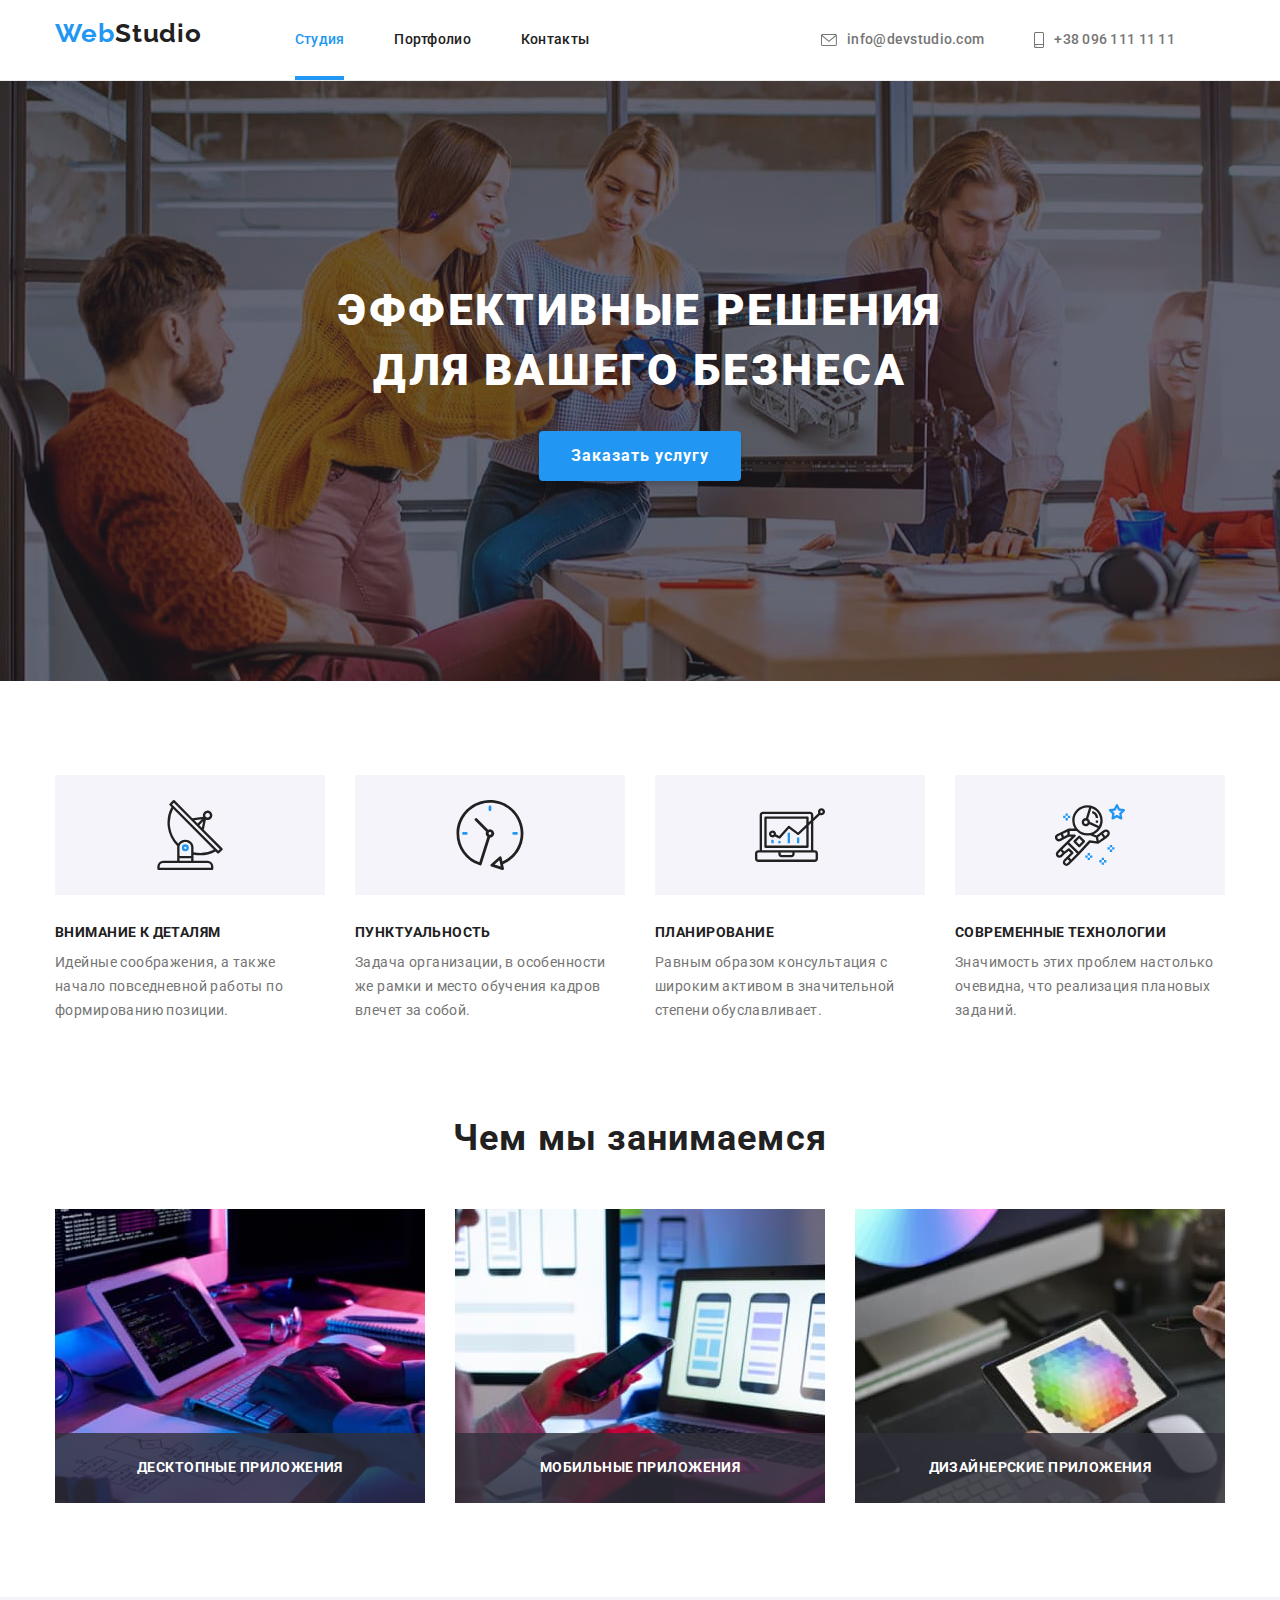
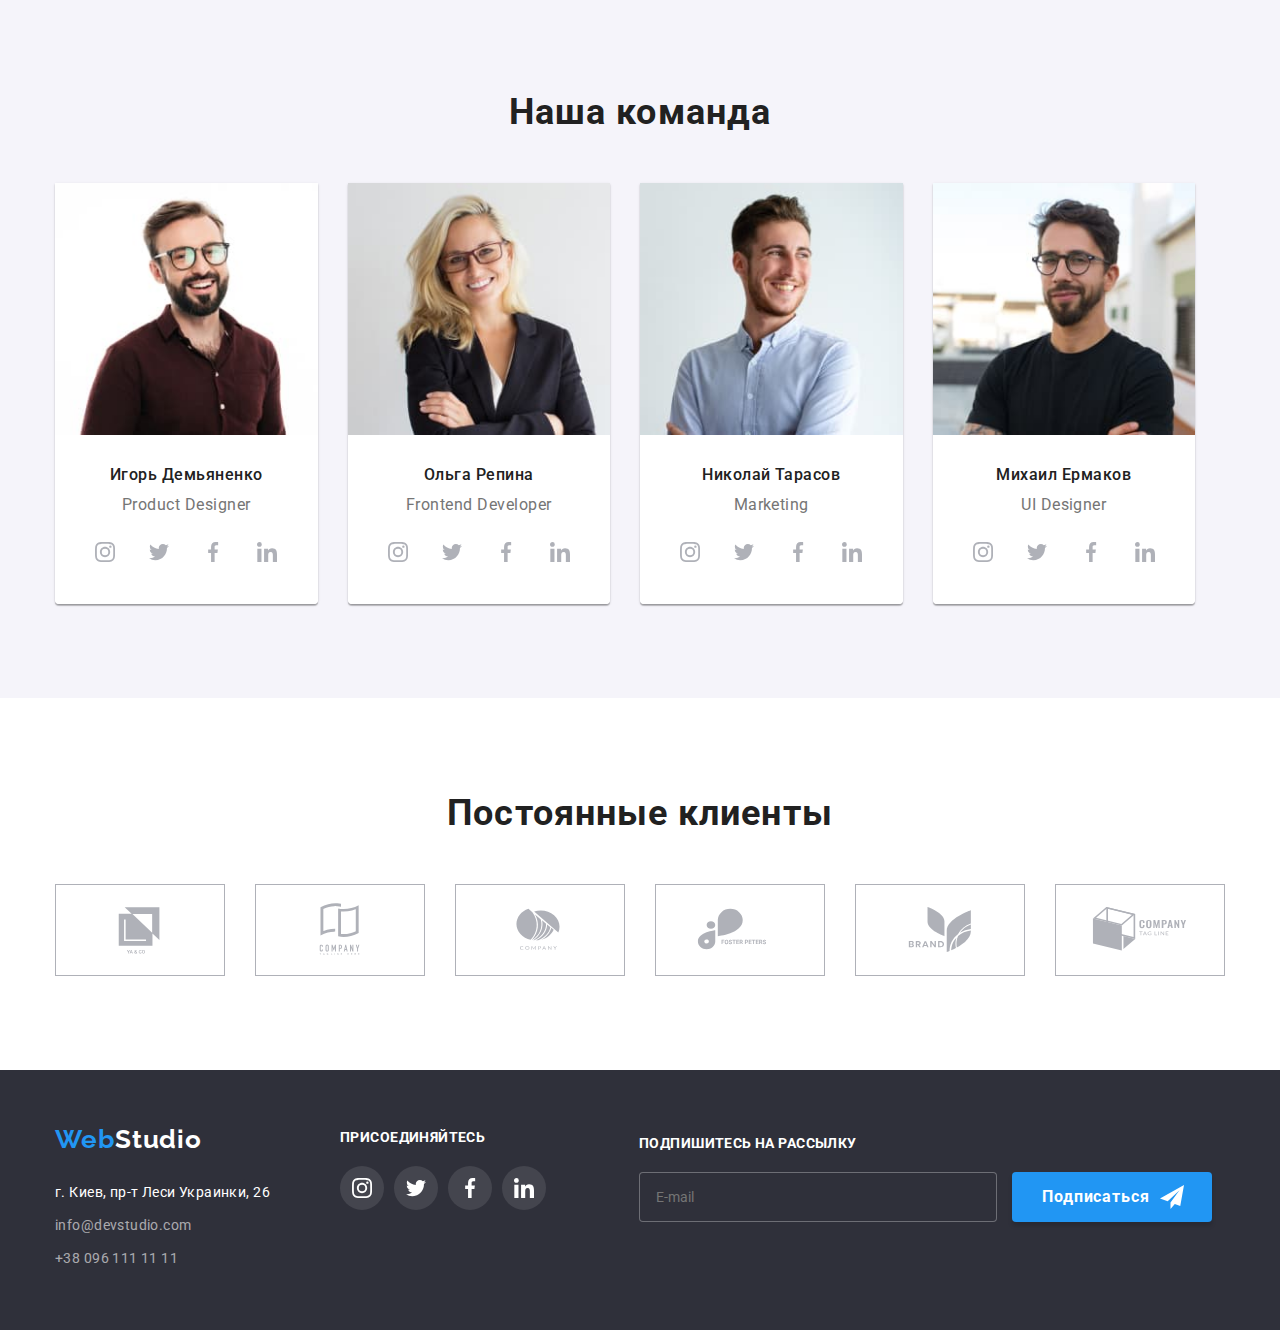
==== commit da54c228: "вариант2" ====
--- a/index.html
+++ b/index.html
@@ -46,22 +46,7 @@
             </ul>    
             
          
-<!-- 
-            <ul class="list mobile">
-                <li class="mobile__item">
-                    <a class="link mobile__link" href="" target="_blank">Instagram</a>
-                </li>
-                <li class="link mobile__item">
-                    <a class="mobile__link" href="" target="_blank">Twitter</a>
-                </li>
-                <li class="link mobile__item">
-                    <a class="mobile__link" href="" target="_blank">Facebook</a>
-                </li>
-                <li class="link mobile__item">
-                    <a class="mobile__link" href="" target="_blank">Linkedin</a>
-                </li>
-            </ul>  -->
-                  
+             
          </nav>    
          
       
@@ -167,20 +152,30 @@
                 <h2 class="services__title">Чем мы занимаемся </h2>
 
                 <ul class="list services__list">
-                    <li class="services__item"><img class="photo" src="./images/img.jpg" alt="Человек за компьютером" width="370">
+                    <li class="services__item"><img class="photo" 
+                        srcset="./images/desktop/img-370.jpg 370w,
+                        ./images/desktop/img-740.jpg 740w"
+                        sizes="(min-width: 1200px) 370px"
+                        src="./images/desktop/img-370.jpg" alt="Человек за компьютером" width="370">
                     <h3 class="services__describe">ДЕСКТОПНЫЕ ПРИЛОЖЕНИЯ</h3></li>
 
-                    <li class="services__item"><img class="photo" src="./images/img(1).jpg" alt="Человек с телефоном" width="370">
+                    <li class="services__item"><img class="photo" 
+                        srcset="./images/desktop/img(1)-370.jpg 370w,
+                        ./images/desktop/img1-740.jpg 740w"
+                        sizes="(min-width: 1200px) 370px"
+                        src="./images/img(1)-370.jpg" alt="Человек с телефоном" width="370">
                     <h3 class="services__describe">МОБИЛЬНЫЕ ПРИЛОЖЕНИЯ</h3></li>
 
-                    <li class="services__item"><img class="photo" src="./images/img(2).jpg" alt="Человек с планшетом" width="370">
+                    <li class="services__item"><img class="photo"
+                        srcset="./images/desktop/img(2)-370.jpg 370w,
+                        ./images/desktop/img2-740.jpg 740w"
+                        sizes="(min-width: 1200px) 370px"
+                         src="./images/img(2)-370.jpg" alt="Человек с планшетом" width="370">
                     <h3 class="services__describe">ДИЗАЙНЕРСКИЕ ПРИЛОЖЕНИЯ</h3></li>
                 </ul>
                         
 
-            </div>
-            
-                       
+            </div>                      
             
       
         </section>
@@ -196,31 +191,45 @@
 
                 <li class="team__item">
                     <img class="team__photo"
-                    srcset="./images/img.team.jpg 1x, ./images/img.team-540.jpg 2x"
-                    src="./images/img.team.jpg"
-                     alt="Фото мужчины" width="270px" height="260px">
+                    srcset="./images/desktop/img.team-270.jpg 270w,
+                     ./images/table/img.team-354.jpg 354w, 
+                     ./images/mobile/img.team-450.jpg 450w
+                     ./images/desktop/img.team-540.jpg 540w, 
+                     ./images/table/img.team-708.jpg 708w,
+                     ./images/mobile/img.team-900.jpg 900w"
+                     sizes="(min-width: 1200px) 270px, (min-width: 768px) 354px, (min-width: 480px) 450px"
+                    src="./images/desktop/img.team-270.jpg"
+                     alt="Фото мужчины" width="270" height="260">
 
                     <div class="card">
                         <h3 class="card__title">Игорь Демьяненко</h3>
                         <p class="card__text" lang="en">Product Designer </p>
 
                         <ul class="list communication communication__connect">
-                            <li class="communication__item"><a class="communication__link team-communication__link" href="" aria-label="icon-instagram">
+                            <li class="communication__item">
+                                <a class="communication__link team-communication__link" href="" aria-label="icon-instagram" 
+                                target="_blank" rel="noopener noreferrer">
                                 <svg class="communication__icon" width="20px" height="20px">
                                 <use href="./images/symbol-defs.svg#icon-instagram"></use>
                             </svg> </a></li>
     
-                            <li class="communication__item"><a class="communication__link team-communication__link" href="" aria-label="icon-twitter">
+                            <li class="communication__item">
+                                <a class="communication__link team-communication__link" href="" aria-label="icon-twitter" 
+                                target="_blank" rel="noopener noreferrer">
                                 <svg class="communication__icon" width="20px" height="20px">
                                 <use href="./images/symbol-defs.svg#icon-twitter"></use>
                             </svg> </a></li>
     
-                            <li class="communication__item"><a class="communication__link team-communication__link" href="" aria-label="icon-facebook">
+                            <li class="communication__item">
+                                <a class="communication__link team-communication__link" href="" aria-label="icon-facebook" 
+                                target="_blank" rel="noopener noreferrer">
                                 <svg class="communication__icon" width="20px" height="20px">
                                 <use href="./images/symbol-defs.svg#icon-facebook"></use>
                             </svg> </a></li>
                             
-                            <li class="communication__item"><a class="communication__link team-communication__link" href="" aria-label="icon-linkedin">
+                            <li class="communication__item">
+                                <a class="communication__link team-communication__link" href="" aria-label="icon-linkedin" 
+                                target="_blank" rel="noopener noreferrer">
                                 <svg class="communication__icon" width="20px" height="20px">
                                 <use href="./images/symbol-defs.svg#icon-linkedin"></use>
                             </svg> </a></li>
@@ -229,29 +238,45 @@
                 </li>
 
                 <li class="team__item"> 
-                    <img   srcset="./images/img.team-1.jpg 1x, ./images/img.team-1-540.jpg 2x"
-                     src="./images/img.team-1.jpg" class="team__photo" alt="Фото женщины" width="270px" height="260px">
+                    <img class="team__photo"    
+                     srcset="./images/desktop/img.team1-270.jpg 270w,
+                    ./images/table/img.team1-354.jpg 354w, 
+                    ./images/mobile/img.team1-450.jpg 450w
+                    ./images/desktop/img.team1-540.jpg 540w, 
+                    ./images/table/img.team1-708.jpg 708w,
+                    ./images/mobile/img.team1-900.jpg 900w"
+                    sizes="(min-width: 1200px) 270px, (min-width: 768px) 354px, (min-width: 480px) 450px"
+                     src="./images/desktop/img.team1-270.jpg"  
+                     alt="Фото женщины" width="270" height="260">
                     
                     <div class="card">
                         <h3 class="card__title">Ольга Репина</h3>
                         <p class="card__text" lang="en">Frontend Developer</p>
                         <ul class="list communication">
-                            <li class="communication__item"><a class="communication__link team-communication__link " href="" aria-label="icon-instagram">
+                            <li class="communication__item">
+                                <a class="communication__link team-communication__link " href="" aria-label="icon-instagram"
+                                 target="_blank" rel="noopener noreferrer">
                                 <svg class="communication__icon" width="20px" height="20px">
                                 <use href="./images/symbol-defs.svg#icon-instagram"></use>
                             </svg> </a></li>
     
-                            <li class="communication__item"><a class="communication__link team-communication__link " href="" aria-label="icon-twitter">
+                            <li class="communication__item">
+                                <a class="communication__link team-communication__link " href="" aria-label="icon-twitter"
+                                 target="_blank" rel="noopener noreferrer">
                                 <svg class="communication__icon" width="20px" height="20px">
                                 <use href="./images/symbol-defs.svg#icon-twitter"></use>
                             </svg> </a></li>
     
-                            <li class="communication__item"><a class="communication__link team-communication__link " href="" aria-label="icon-facebook">
+                            <li class="communication__item">
+                                <a class="communication__link team-communication__link " href="" aria-label="icon-facebook"
+                                 target="_blank" rel="noopener noreferrer">
                                 <svg class="communication__icon" width="20px" height="20px">
                                 <use href="./images/symbol-defs.svg#icon-facebook"></use>
                             </svg> </a></li>
                             
-                            <li class="communication__item"><a class="communication__link team-communication__link " href="" aria-label="icon-linkedin">
+                            <li class="communication__item">
+                                <a class="communication__link team-communication__link " href="" aria-label="icon-linkedin"
+                                 target="_blank" rel="noopener noreferrer">
                                 <svg class="communication__icon" width="20px" height="20px">
                                 <use href="./images/symbol-defs.svg#icon-linkedin"></use>
                             </svg> </a></li>
@@ -260,29 +285,44 @@
                 </li>
 
                 <li class="team__item"> 
-                    <img   srcset="./images/img.team-2.jpg 1x, ./images/img.team-2-540.jpg 2x" 
-                    src="./images/img.team-2.jpg" class="team__photo" alt="фото мужчины" width="270px" height="260px">
+                    <img class="team__photo"  
+                    srcset="./images/desktop/img.team2-270.jpg 270w,
+                    ./images/table/img.team2-354.jpg 354w, 
+                    ./images/mobile/img.team2-450.jpg 450w
+                    ./images/desktop/img.team2-540.jpg 540w, 
+                    ./images/table/img.team2-708.jpg 708w,
+                    ./images/mobile/img.team2-900.jpg 900w"
+                    sizes="(min-width: 1200px) 270px, (min-width: 768px) 354px, (min-width: 480px) 450px"
+                    src="./images/desktop/img.team2-270.jpg"  alt="фото мужчины" width="270" height="260">
 
                     <div class="card">
                         <h3 class="card__title">Николай Тарасов</h3>
                         <p class="card__text" lang="en">Marketing</p>
                         <ul class="list communication">
-                            <li class="communication__item"><a class="communication__link team-communication__link " href="" aria-label="icon-instagram">
+                            <li class="communication__item">
+                                <a class="communication__link team-communication__link " href="" aria-label="icon-instagram"
+                                 target="_blank" rel="noopener noreferrer">
                                 <svg class="communication__icon" width="20px" height="20px">
                                 <use href="./images/symbol-defs.svg#icon-instagram"></use>
                             </svg> </a></li>
     
-                            <li class="communication__item"><a class="communication__link team-communication__link " href="" aria-label="icon-twitter">
+                            <li class="communication__item">
+                                <a class="communication__link team-communication__link " href="" aria-label="icon-twitter"
+                                 target="_blank" rel="noopener noreferrer">
                                 <svg class="communication__icon" width="20px" height="20px">
                                 <use href="./images/symbol-defs.svg#icon-twitter"></use>
                             </svg> </a></li>
     
-                            <li class="communication__item"><a class="communication__link team-communication__link " href="" aria-label="icon-facebook">
+                            <li class="communication__item">
+                                <a class="communication__link team-communication__link " href="" aria-label="icon-facebook"
+                                 target="_blank" rel="noopener noreferrer">
                                 <svg class="communication__icon" width="20px" height="20px">
                                 <use href="./images/symbol-defs.svg#icon-facebook"></use>
                             </svg> </a></li>
                             
-                            <li class="communication__item"><a class="communication__link team-communication__link " href="" aria-label="icon-linkedin">
+                            <li class="communication__item">
+                                <a class="communication__link team-communication__link " href="" aria-label="icon-linkedin"
+                                 target="_blank" rel="noopener noreferrer">
                                 <svg class="communication__icon" width="20px" height="20px">
                                 <use href="./images/symbol-defs.svg#icon-linkedin"></use>
                             </svg> </a></li>
@@ -291,36 +331,50 @@
                 </li>
 
                 <li class="team__item">
-                    <img   srcset="./images/img.team-3.jpg 1x, ./images/img.team-3-540.jpg 2x"
-                     src="./images/img.team-3.jpg" class="team__photo" alt="Фото мужчины" width="270px" height="260px">
+                    <img   
+                     srcset="./images/desktop/img.team3-270.jpg 270w,
+                    ./images/table/img.team3-354.jpg 354w, 
+                    ./images/mobile/img.team3-450.jpg 450w
+                    ./images/desktop/img.team3-540.jpg 540w, 
+                    ./images/table/img.team3-708.jpg 708w,
+                    ./images/mobile/img.team3-900.jpg 900w"
+                    sizes="(min-width: 1200px) 270px, (min-width: 768px) 354px, (min-width: 480px) 450px"
+                     src="./images/desktop/img.team3-270.jpg" class="team__photo" alt="Фото мужчины" width="270" height="260">
 
                     <div class="card">
                         <h3 class="card__title">Михаил Ермаков</h3>
                         <p class="card__text" lang="en">UI Designer</p>
                         <ul class="list communication">
-                            <li class="communication__item"><a class="communication__link team-communication__link " href="" aria-label="icon-instagram">
+                            <li class="communication__item">
+                                <a class="communication__link team-communication__link " href="" aria-label="icon-instagram"
+                                 target="_blank" rel="noopener noreferrer">
                                 <svg class="communication__icon" width="20px" height="20px">
                                 <use href="./images/symbol-defs.svg#icon-instagram"></use>
                             </svg> </a></li>
     
-                            <li class="communication__item"><a class="communication__link team-communication__link " href="" aria-label="icon-twitter">
+                            <li class="communication__item">
+                                <a class="communication__link team-communication__link " href="" aria-label="icon-twitter"
+                                 target="_blank" rel="noopener noreferrer">
                                 <svg class="communication__icon" width="20px" height="20px">
                                 <use href="./images/symbol-defs.svg#icon-twitter"></use>
                             </svg> </a></li>
     
-                            <li class="communication__item"><a class="communication__link team-communication__link " href="" aria-label="icon-facebook">
+                            <li class="communication__item">
+                                <a class="communication__link team-communication__link " href="" aria-label="icon-facebook"
+                                 target="_blank" rel="noopener noreferrer">
                                 <svg class="communication__icon" width="20px" height="20px">
                                 <use href="./images/symbol-defs.svg#icon-facebook"></use>
                             </svg> </a></li>
                             
-                            <li class="communication__item"><a class="communication__link team-communication__link " href="" aria-label="icon-linkedin">
+                            <li class="communication__item">
+                                <a class="communication__link team-communication__link " href="" aria-label="icon-linkedin"
+                                 target="_blank" rel="noopener noreferrer">
                                 <svg class="communication__icon" width="20px" height="20px">
                                 <use href="./images/symbol-defs.svg#icon-linkedin"></use>
                             </svg> </a></li>
                             </ul>
                     </div>
                     </li>
-
             </ul>
 
           </div>          
@@ -448,7 +502,7 @@
           <form class="subscribe">
             <b class="subscribe__call">ПОДПИШИТЕСЬ НА РАССЫЛКУ</b>               
               
-                <label for=""><input class="subscribe__field" type="email" name="email" placeholder="E-mail"/></label>                                  
+                <label ><input class="subscribe__field" type="email" name="email" placeholder="E-mail"/></label>                                  
            
               
             <button class="button submit" type="submit">Подписаться
@@ -563,16 +617,20 @@
           
           <ul class="list mobile">
             <li class="mobile__item">
-                <a class="link mobile__link" href="" target="_blank">Instagram</a>
+                <a class="link mobile__link" href="" aria-label="icon-instagram"
+                 target="_blank" rel="noopener noreferrer">Instagram</a>
             </li>
             <li class="link mobile__item">
-                <a class="mobile__link" href="" target="_blank">Twitter</a>
+                <a class="mobile__link" href="" aria-label="icon-twitter" 
+                 target="_blank" rel="noopener noreferrer">Twitter</a>
             </li>
             <li class="link mobile__item">
-                <a class="mobile__link" href="" target="_blank">Facebook</a>
+                <a class="mobile__link" href="" aria-label="icon-facebook"
+                 target="_blank" rel="noopener noreferrer">Facebook</a>
             </li>
             <li class="link mobile__item">
-                <a class="mobile__link" href="" target="_blank">Linkedin</a>
+                <a class="mobile__link" href="" aria-label="icon-linkedin" 
+                 target="_blank" rel="noopener noreferrer">Linkedin</a>
             </li>
         </ul> 
 
--- a/css/main.min.css
+++ b/css/main.min.css
@@ -1,2 +1,2 @@
-:root{--main-font: 'Roboto', sans-serif ;--secondary-font: 'Raleway', sans-serif;--main-font-color: rgba(117, 117, 117, 1);--title-font: rgba(33, 33, 33, 1);--background-header: rgba(255, 255, 255, 1);--background-team: rgba(245, 244, 250, 1);--background-footer: rgba(47, 48, 58, 1);--button-link-color: rgba(33, 150, 243, 1);--button-link-hover: rgba(24, 140, 232, 1);--footer-contacts: rgba(255, 255, 255, 0.6);--icons-color: rgba(175, 177, 184, 1);--сubic: cubic-bezier(0.4, 0, 0.2, 1)}.visually-hidden{position:absolute;white-space:nowrap;width:1px;height:1px;overflow:hidden;border:0;padding:0;clip:rect(0 0 0 0);clip-path:inset(50%);margin:-1px}body{font-family:var(--main-font);color:var(--main-font-color);background-color:var(--background-header)}ul{padding-inline-start:0;margin-block-end:0;margin-block-start:0}.container{max-width:1200px;padding-left:15px;padding-right:15px;margin-left:auto;margin-right:auto}@media screen and (min-width: 480px){.container{width:480px}}@media screen and (min-width: 768px){.container{width:768px}}@media screen and (min-width: 1200px){.container{width:1200px}}h1,h2,h3{margin-top:0;margin-block-end:0;margin-block-start:0}img{display:block;max-width:100%;height:auto}.list{list-style:none}.button{border-radius:4px;border:0;cursor:pointer;font-size:16px;transition-property:background;transition-duration:250ms;transition-timing-function:var(--сubic)}.communication{display:flex;justify-content:center;align-items:center;padding-inline-start:0}.header{font-weight:500;font-size:14px;line-height:1.14;border-bottom:1px solid #ececec;background-color:var(--background-header)}.container__header{display:flex;align-items:center}@media screen and (max-width: 767px){.container__header{display:block}}@media screen and (min-width: 768px){.container__header{width:768px}}@media screen and (min-width: 1200px){.container__header{width:1200px}}.logo{font-family:var(--secondary-font);font-weight:700;font-size:26px;line-height:0.72;letter-spacing:0.03em;text-decoration:none}@media screen and (max-width: 479px){.logo{font-size:24px;line-height:1.67}}.web{display:inline-block;min-width:60px;height:31px;color:var(--button-link-color)}.studio{display:inline-block;min-width:85px;height:31px;margin:0}.nav__btn{position:relative;width:40px;height:40px;padding:0;margin-top:10px;margin-bottom:10px;margin-left:auto;border:none;background-color:transparent;z-index:1}.nav__btn .nav-icon__close{display:none}.nav__btn.is-active .nav-icon__close{display:block}.nav__btn.is-active .nav-icon__open{display:none}.nav__btn:hover .nav-icon__close,.nav__btn:focus .nav-icon__close{fill:var(--button-link-color)}.nav__btn:hover .nav-icon__open,.nav__btn:focus .nav-icon__open{fill:var(--button-link-color)}@media screen and (min-width: 767px){.nav__btn{display:none}}.nav{display:flex;align-items:center}.logo__nav{padding-top:24px;padding-bottom:25px;margin-right:93px}.studio__nav{color:var(--title-font)}.nav__list{display:flex;padding:0;margin:0}@media screen and (max-width: 767px){.nav__list{display:none}}.nav__item{padding:0;margin-right:50px}.nav-list .nav-list-item:last-child{margin-right:0}.nav__item-menu{font-size:40px;font-weight:500;line-height:1.18;letter-spacing:0.02em;text-align:left}.nav__link{display:block;padding:32px 0;color:var(--title-font);letter-spacing:0.02em;text-decoration:none;transition-property:color;transition-duration:250ms;transition-timing-function:var(--сubic)}@media screen and (max-width: 767px){.nav__link{padding-top:0;padding-left:40px}}.nav__link:hover,.nav__link:focus{color:var(--button-link-color)}.link-current{position:relative;display:block;padding:32px 0 28px 0;color:var(--button-link-color);letter-spacing:0.02em;text-decoration:none}@media screen and (max-width: 767px){.link-current{margin-bottom:35px;margin-top:48px;margin-left:40px;padding:0}}.link-current::after{position:absolute;top:100%;right:0;content:"";width:100%;height:4px;background-color:var(--button-link-color)}@media screen and (max-width: 767px){.link-current::after{display:none}}.contacts{display:flex;padding:0;margin-left:auto;margin-top:0;margin-bottom:0;align-items:center;justify-content:center}@media screen and (max-width: 767px){.contacts{display:none}}@media screen and (min-width: 768px) and (max-width: 1199px){.contacts{display:block}}.contacts__item{margin-right:50px}@media screen and (max-width: 767px){.contacts__item{margin-bottom:32px;margin-right:0}}@media screen and (min-width: 768px) and (max-width: 1199px){.contacts__item{margin-right:0;margin-bottom:10px}}.contacts .contacts-item:last-child{margin-right:0}.contacts__mail{display:flex;align-items:center;height:16px;color:var(--main-font-color);letter-spacing:0.02em;text-decoration:none;transition-property:color;transition-duration:250ms;transition-timing-function:var(--сubic)}@media screen and (max-width: 767px){.contacts__mail{font-size:24px;font-weight:500;line-height:1.17;color:var(--main-font-color)}}@media screen and (min-width: 768px) and (max-width: 1199px){.contacts__mail{font-size:12px;line-height:1.17;text-align:left;margin-bottom:10px}}.contacts__mail:hover,.contacts__mail:focus{color:var(--button-link-color)}.contacts__tel{display:flex;align-items:center;color:var(--main-font-color);letter-spacing:0.02em;text-decoration:none;height:16px;transition-property:color;transition-duration:250ms;transition-timing-function:var(--сubic)}@media screen and (max-width: 767px){.contacts__tel{font-size:34px;line-height:1.17;color:var(--button-link-color)}}@media screen and (min-width: 768px) and (max-width: 1199px){.contacts__tel{display:flex;align-items:center;font-size:12px}}.contacts__tel:hover,.contacts__tel:focus{color:var(--button-link-color)}.contacts-icon{margin-right:10px;fill:currentColor}.hero{padding-top:200px;padding-bottom:200px;text-align:center;max-width:1600px;margin-left:auto;margin-right:auto;background-color:var(--background-footer);background:linear-gradient(rgba(47,48,58,0.4), rgba(47,48,58,0.4)),url("../images/img.background.jpg");background-size:cover;background-repeat:no-repeat;background-position:center}@media (min-device-pixel-ratio: 2), (min-resolution: 192dpi), (min-resolution: 2dppx){.hero .box{background-image:url("../images/img.background-2x.jpg")}}.hero__title{width:696px;margin-left:auto;margin-right:auto;margin-bottom:30px;font-weight:900;font-size:44px;line-height:1.36;letter-spacing:0.06em;color:var(--background-header)}@media screen and (max-width: 480px){.hero__title{font-size:26px;line-height:1.62;display:block;width:360px}}@media screen and (min-width: 480px) and (max-width: 768px){.hero__title{font-size:26px;line-height:1.62;width:360px}}.hero__button{display:inline-block;padding:10px 32px;min-width:201px;font-weight:700;line-height:1.88;letter-spacing:0.06em;background-color:var(--button-link-color);color:var(--background-header);box-shadow:0px 4px 4px 0px rgba(0,0,0,0.15)}.hero__button:hover,.hero__button:focus{background-color:var(--button-link-hover)}.peculiarities{padding-top:94px;padding-bottom:94px}@media screen and (max-width: 1199px){.peculiarities{padding-top:60px;padding-bottom:60px}}.peculiarities__title{margin-bottom:10px;font-weight:700;font-size:14px;line-height:1.14;letter-spacing:0.03em;color:var(--title-font)}@media screen and (max-width: 767px){.peculiarities__title{text-align:center}}.peculiarities__list{display:flex;padding:0;margin:0}@media screen and (max-width: 767px){.peculiarities__list{display:block}}@media screen and (min-width: 768px) and (max-width: 1199px){.peculiarities__list{display:flex;flex-wrap:wrap;justify-content:center}}.peculiarities__item{width:270px;margin-right:30px}@media screen and (max-width: 767px){.peculiarities__item{width:450px;margin-right:auto;margin-left:auto;margin-bottom:30px}}@media screen and (min-width: 768px) and (max-width: 1199px){.peculiarities__item{width:354px;margin-right:30px;margin-bottom:30px}.peculiarities__item:nth-child(2n){margin-right:0}.peculiarities__item:nth-last-child(-n+2){margin-bottom:0}}@media screen and (min-width: 768px) and (max-width: 1199px) and (min-width: 1200px){.peculiarities__item .peculiarities__list .peculiarities__item:last-child{margin-right:0}}.peculiarities__container{display:flex;align-items:center;justify-content:center;width:270px;height:120px;background-color:#f5f4fa;margin-bottom:30px;color:var(--title-font)}@media screen and (max-width: 767px){.peculiarities__container{min-width:450px;margin-left:auto;margin-right:auto}}@media screen and (min-width: 768px) and (max-width: 1199px){.peculiarities__container{min-width:354px}}.peculiarities__text{display:inline-block;margin:0;font-size:14px;line-height:1.71;letter-spacing:0.03em;color:var(--main-font-color)}.services{display:none;padding-top:0px;padding-bottom:94px;margin:0 auto;text-align:center}@media screen and (min-width: 1200px){.services{display:block}}.services__title{margin-left:auto;margin-right:auto;margin-bottom:50px;font-weight:700;font-size:36px;line-height:1.17;letter-spacing:0.03em;color:var(--title-font)}.services__list{display:flex;padding:0;margin-block-start:0;margin-block-end:0;padding-inline-start:0}.services__item{position:relative;width:370px;margin-right:30px}.services__describe{position:absolute;bottom:0;left:0;width:100%;padding-top:27px;padding-bottom:27px;font-size:14px;line-height:1.14;font-weight:700;letter-spacing:0.03em;color:var(--background-header);background-color:rgba(47,48,58,0.8)}.services__list .services__item:last-child{margin-right:0}.team{padding-top:94px;padding-bottom:94px;background-color:var(--background-team);text-align:center}@media screen and (max-width: 1199px){.team{padding-top:60px;padding-bottom:60px}}.team__title{margin-left:auto;margin-right:auto;margin-bottom:50px;font-weight:700;font-size:36px;line-height:1.17;letter-spacing:0.03em;color:var(--title-font)}@media screen and (max-width: 1199px){.team__title{font-size:28px;font-weight:700;line-height:1.18;margin-bottom:30px}}.team__list{padding-left:0;margin-top:0;margin-bottom:0;margin-right:0;text-align:center}@media screen and (max-width: 767px){.team__list{display:block;margin-left:auto;margin-right:auto}}@media screen and (min-width: 768px) and (max-width: 1199px){.team__list{display:flex;flex-wrap:wrap;justify-content:center}}@media screen and (min-width: 1200px){.team__list{display:flex}}.team__item img{max-width:100%}.team__item{width:270px;margin-right:30px;box-shadow:0px 2px 1px 0px rgba(0,0,0,0.2),0px 1px 1px 0px rgba(0,0,0,0.14),0px 1px 3px 0px rgba(0,0,0,0.12);border-radius:0 0 4px 4px}@media screen and (max-width: 767px){.team__item{min-width:450px;margin-right:auto;margin-left:auto;margin-bottom:30px}.team__item:last-child{margin-bottom:0}}@media screen and (min-width: 767px) and (max-width: 1199px){.team__item{min-width:354px;margin-bottom:30px}.team__item:nth-child(2n){margin-right:0}}@media screen and (max-width: 767px){.team__photo{min-width:450px}}@media screen and (min-width: 768px) and (max-width: 1199px){.team__photo{min-width:354px}}.card{padding-top:30px;padding-bottom:30px;background-color:var(--background-header);border-radius:0 0 4px 4px}@media screen and (max-width: 480px){.card{max-width:450px}}@media screen and (min-width: 480px) and (max-width: 767px){.card{max-width:450px}}.card__title{display:inline-block;margin-top:0;margin-bottom:10px;font-weight:500;font-size:16px;line-height:1.19;letter-spacing:0.03em;color:var(--title-font);text-align:center}.card__text{margin-top:0;margin-bottom:16px;font-size:16px;line-height:1.19;letter-spacing:0.03em;color:var(--main-font-color)}.communication__item{margin-right:10px;border-radius:50%;width:44px;height:44px}.communication__item:last-child{margin-right:0}.communication__link{display:flex;justify-content:center;align-items:center;width:100%;height:100%;border-radius:50%;transition-property:color, background;transition-duration:250ms;transition-timing-function:var(--сubic)}.team-communication__link{color:var(--icons-color);background-color:var(--background-header)}.team-communication__link:hover,.team-communication__link:focus{color:var(--background-header);background-color:var(--button-link-color)}.communication__icon{fill:currentColor}.communication__link--dark{color:var(--background-header);background-color:rgba(255,255,255,0.1)}.communication__link--dark:hover,.communication__link--dark:focus{background-color:var(--button-link-color)}.communication__icon--dark{fill:currentColor}.clients{padding-top:94px;padding-bottom:94px;text-align:center}@media screen and (max-width: 1199px){.clients{padding-top:60px;padding-bottom:60px}}.clients__title{font-size:36px;font-weight:700;line-height:1.17;letter-spacing:0.03em;color:var(--title-font);margin-bottom:50px}@media screen and (max-width: 1199px){.clients__title{font-size:28px;line-height:1.18;text-align:center;margin-bottom:30px}}.clients__list{display:flex;justify-content:center;list-style:none;margin-top:0;margin-bottom:0}@media screen and (max-width: 767px){.clients__list{flex-wrap:wrap}}@media screen and (min-width: 768px) and (max-width: 1199px){.clients__list{flex-wrap:wrap}}.clients__item{margin-right:30px;height:92px;border-color:var(--icons-color);border-radius:4px}@media screen and (max-width: 479px){.clients__item{margin-bottom:30px;max-width:210px}}@media screen and (min-width: 480px) and (max-width: 767px){.clients__item{margin-bottom:30px;min-width:210px}.clients__item:nth-child(2n){margin-right:0}}@media screen and (min-width: 768px) and (max-width: 1199px){.clients__item{margin-bottom:30px;min-width:226px}.clients__item:nth-child(3n){margin-right:0}.clients__item:nth-last-child(-n+3){margin-bottom:0}}@media screen and (min-width: 1200px){.clients__item{width:170px;margin-right:30px}.clients__item:nth-child(6){margin-right:0}}.clients__link{display:flex;justify-content:center;align-items:center;width:100%;height:100%;color:var(--icons-color);border:solid 1px;transition-property:color;transition-duration:250ms;transition-timing-function:var(--сubic)}.clients__link:hover,.clients__link:focus{color:var(--button-link-color)}.clients__icon{fill:currentColor}.footer{margin:0 auto;padding-top:60px;padding-bottom:60px;background-color:var(--background-footer);font-size:14px;line-height:1.71;letter-spacing:0.03em}.footer__container{display:flex}@media screen and (max-width: 767px){.footer__container{flex-direction:column;align-items:center;justify-content:center}}@media screen and (min-width: 768px) and (max-width: 1199px){.footer__container{display:block;text-align:center}}@media screen and (min-width: 1200px){.footer__container{align-items:baseline}}.container__common{display:flex}@media screen and (max-width: 767px){.container__common{flex-direction:column}}@media screen and (min-width: 768px) and (max-width: 1199px){.container__common{justify-content:space-between;margin-bottom:60px;margin-left:80px;margin-right:80px}}.container__address{display:block}@media screen and (max-width: 767px){.container__address{text-align:center}}.logo__address{display:inline-block;padding:0;margin-bottom:20px}.address__studio{color:var(--background-header)}.address{font-style:normal;color:var(--background-header)}.address__direction{display:inline-block;margin-top:0;margin-bottom:8px;margin-block-start:0;margin-block-end:0}@media screen and (min-width: 768px){.address__direction{margin-bottom:9px}}.address__list{padding-left:0;margin-top:0%;margin-bottom:0%;list-style:none}.address__item{margin-top:0;margin-bottom:9px}@media screen and (max-width: 767px){.address__item{margin-bottom:8px}}.address__item:last-child{margin-bottom:0}.address__item:last-child{margin-bottom:0}.address__contact{display:block;padding:0;text-decoration:none;color:var(--footer-contacts);transition-property:color;transition-duration:250ms;transition-timing-function:var(--сubic)}.address__contact:hover,.address__contact:focus{color:var(--button-link-color)}.connect{margin-left:70px}@media screen and (max-width: 767px){.connect{margin-left:0;text-align:center}}.connect__title{display:block;color:var(--background-header);font-size:14px;line-height:1.14;font-weight:700;margin-top:0;margin-bottom:20px}@media screen and (max-width: 767px){.connect__title{margin-top:60px;margin-bottom:20px}}.subscribe{margin-left:0}@media screen and (max-width: 767px){.subscribe{text-align:center}}@media screen and (min-width: 1200px){.subscribe{margin-left:93px}}.subscribe__call{display:block;color:var(--background-header);line-height:1.14;font-weight:700;margin-top:0;margin-bottom:20px}@media screen and (max-width: 767px){.subscribe__call{margin-top:60px;margin-bottom:20px}}.subscribe__field{width:358px;height:50px;border:1px solid rgba(255,255,255,0.3);border-radius:4px;background-color:var(--background-footer);padding:15px 16px;color:var(--footer-contacts);outline:transparent;transition-duration:250ms;transition-timing-function:var(--сubic)}@media screen and (max-width: 767px){.subscribe__field{display:block;margin-bottom:20px;margin-left:auto;margin-right:auto}}@media screen and (min-width: 768px) and (max-width: 1199px){.subscribe__field{width:450px;display:block;margin-bottom:20px;margin-left:auto;margin-right:auto}}.subscribe__field:hover,.subscribe__field:focus{border-color:var(--button-link-color)}.submit{position:relative;min-width:200px;padding:10px 62px 10px 29px;margin-left:0;font-weight:700;line-height:1.88;letter-spacing:0.06em;background-color:var(--button-link-color);color:var(--background-header);box-shadow:0px 4px 4px 0px rgba(0,0,0,0.15)}@media screen and (max-width: 480px){.submit{margin:0}}@media screen and (min-width: 1200px){.submit{margin-left:12px}}.submit:hover,.submit:focus{background-color:var(--button-link-hover)}.submit__icon{position:absolute;top:0;right:0;margin-top:13px;margin-right:28px;fill:var(--background-header)}.backdrop{position:fixed;top:0;left:0;width:100%;height:100%;background-color:rgba(0,0,0,0.2);opacity:1;pointer-events:initial;visibility:visible;transition:opacity 250ms var(--сubic);z-index:10}.backdrop.is-hidden{opacity:0;pointer-events:none}.modal{position:absolute;top:50%;left:50%;transform:translate(-50%, -50%) scale(1);transition:transform 250ms var(--сubic);width:528px;height:581px;padding:40px 40px 40px 41px;border:1px;border-color:rgba(0,0,0,0.1);border-radius:4px;background-color:var(--background-header);box-shadow:0px 2px 1px 0px rgba(0,0,0,0.2);box-shadow:0px 1px 1px 0px rgba(0,0,0,0.14);box-shadow:0px 1px 3px 0px rgba(0,0,0,0.12)}@media screen and (max-width: 1199px){.modal{width:450px;height:609px}}.backdrop.is-hidden .modal{transform:translate(-50%, -50%) scale(0.4);transition:transform 250ms var(--сubic)}.close{display:flex;justify-content:center;align-items:center;position:absolute;top:8px;right:8px;padding:0;width:30px;height:30px;border-radius:50%;border:1px solid;border-color:rgba(0,0,0,0.1);cursor:pointer;background-color:var(--background-header);transition-duration:250ms;transition-timing-function:var(--сubic)}.close:hover .close__icon,.close:focus .close__icon{fill:var(--button-link-color)}.close__icon{position:absolute;transition-duration:250ms;transition-timing-function:var(--сubic)}.application{min-width:448px}@media screen and (max-width: 1199px){.application{min-width:370px}}.application__title{display:inline-block;color:var(--title-font);font-size:20px;font-weight:700;line-height:1.15;letter-spacing:0.03em;text-align:center;margin-bottom:12px}.application__field{display:flex;flex-direction:column;font-size:12px;line-height:1.17;letter-spacing:0.01em}.application__label{margin-bottom:4px}.application__input{min-width:448px;margin:0;padding:12px 15px 12px 42px;border:1px solid;border-color:rgba(33,33,33,0.2);border-radius:4px;outline:transparent}@media screen and (max-width: 1199px){.application__input{min-width:370px}}.application__input:hover,.application__input:focus-within{border-color:var(--button-link-color)}.application__input:hover+.application__icon,.application__input:focus-within+.application__icon{fill:var(--button-link-color)}.icon-box{position:relative;margin-bottom:10px;min-width:448px}@media screen and (max-width: 1199px){.icon-box{min-width:370px}}.application__icon{position:absolute;left:0;top:0;margin-left:12px;margin-top:11px;margin-bottom:11px;fill:var(--title-font);transition-duration:250ms;transition-timing-function:var(--сubic)}input[type="checkbox"]{margin-right:8px}.comment{padding:12px 16px;margin:0;margin-bottom:20px;border:1px solid;border-radius:4px;resize:none;font-size:12px;line-height:1.17;letter-spacing:0.01em;border-color:rgba(33,33,33,0.2);transition-duration:250ms;transition-timing-function:var(--сubic);outline:none}.comment:hover,.comment:focus-within{border-color:var(--button-link-color)}.comment::placeholder{font-size:12px;line-height:1.17;letter-spacing:0.01em}.agree{display:flex;justify-content:center;align-items:center;line-height:1.71;letter-spacing:0.03em;font-size:14px}@media screen and (max-width: 1199px){.agree{line-height:1.67;letter-spacing:0.03em;font-size:12px}}.checkbox{position:absolute;white-space:nowrap;width:1px;height:1px;overflow:hidden;border:0;padding:0;clip:rect(0 0 0 0);clip-path:inset(50%);margin:-1px}.checkbox:checked+.span-box{background-color:var(--button-link-color);background-size:contain;background-origin:border-box;border-color:var(--button-link-color)}.span-box{display:inline-block;position:relative;border:solid 2px var(--title-font);border-radius:2px;height:17px;width:17px;margin-top:4px;margin-bottom:4px;margin-right:8px}.checkbox__icon{position:absolute;left:-1px;top:-1px}.application__link{display:inline-block;margin-left:5px;color:var(--button-link-color);line-height:1.71;letter-spacing:0.03em;font-size:14px}@media screen and (max-width: 1199px){.application__link{line-height:1.67;letter-spacing:0.03em;font-size:12px}}.application__link:hover,.application__link:focus{color:var(--button-link-hover);transition-duration:250ms;transition-timing-function:var(--сubic)}.send{display:block;min-width:200px;padding:10px 55px 10px 56px;margin-top:30px;margin-left:auto;margin-right:auto;font-weight:700;line-height:1.88;letter-spacing:0.06em;background-color:var(--button-link-color);color:var(--background-header);box-shadow:0px 4px 4px 0px rgba(0,0,0,0.15)}.send:hover,.send:focus{background-color:var(--button-link-hover)}.filters__list{display:flex;justify-content:center;margin-block-start:0;margin-block-end:0;margin-bottom:50px;list-style:none;padding:0;padding-inline-start:0}@media screen and (max-width: 767px){.filters__list{flex-wrap:wrap;justify-content:flex-start;margin-bottom:40px}}.filters__item{margin-right:8px}@media screen and (max-width: 767px){.filters__item{margin-bottom:15px}.filters__item:nth-last-child(-n+2){margin-bottom:0}}.filters__list .filters__item:last-child{margin-right:0}.filters__button{padding:6px 22px;background-color:var(--background-team);color:var(--title-font);font-weight:500;line-height:1.63;letter-spacing:0.03em;box-shadow:none}.filters__button:hover,.filters__button:focus{background-color:var(--button-link-color);color:var(--background-header);box-shadow:0px 2px 2px 0px rgba(0,0,0,0.12),0px 1px 2px 0px rgba(0,0,0,0.08),0px 3px 1px 0px rgba(0,0,0,0.1)}.portfolio{background-color:var(--background-color);padding-top:94px;padding-bottom:94px}@media screen and (max-width: 1199px){.portfolio{padding-top:60px;padding-bottom:60px}}.portfolio__list{display:flex;flex-wrap:wrap;justify-content:space-between;padding-left:0;margin:0}.portfolio__item{margin-bottom:30px}.portfolio__item img{max-width:100%}@media screen and (max-width: 767px){.portfolio__item{min-width:450px;margin-bottom:30px}.portfolio__item:last-child{margin-bottom:0}}@media screen and (min-width: 768px) and (max-width: 1199px){.portfolio__item{max-width:354px;margin-right:30px}.portfolio__item:nth-last-child(-n+2){margin-bottom:0}.portfolio__item:nth-child(2n){margin-right:0}}@media screen and (min-width: 1200px){.portfolio__item .portfolio__item:nth-child(3n){margin-right:0}.portfolio__item .portfolio__item:nth-last-child(-n+3){margin-bottom:0}}.portfolio__item:hover .thumb__description{transform:translateY(0)}.portfolio__link{display:flex;flex-direction:column;height:100%;text-decoration:none;box-shadow:none;transition-property:box-shadow;transition-duration:250ms;transition-timing-function:var(--сubic)}.portfolio__link:hover{box-shadow:1px 4px 6px 0px rgba(0,0,0,0.16),0px 4px 4px 0px rgba(0,0,0,0.06),0px 1px 1px 0px rgba(0,0,0,0.12)}.portfolio__link:focus{color:var(--button-link-color)}.thumb{position:relative;overflow:hidden}@media screen and (max-width: 767px){.thumb__photo{width:450px}}.thumb__title{margin-bottom:4px;font-weight:700;font-size:18px;line-height:2;letter-spacing:0.06em;color:var(--title-font)}.thumb__text{margin-top:0;margin-bottom:0;font-size:16px;line-height:1.88;letter-spacing:0.03em;color:var(--main-font-color)}.thumb__description{position:absolute;left:0;top:0;padding:63px 24px;margin:0;margin-block-start:0;margin-block-end:0;font-size:18px;line-height:1.56;letter-spacing:0.03em;text-align:left;color:var(--background-header);background-color:rgba(33,150,243,0.9);transform:translateY(100%);transition-duration:250ms;transition-timing-function:var(--сubic)}.thumb__basis{flex-grow:1;padding-top:20px;padding-bottom:20px;padding-left:24px;padding-right:24px;border-bottom:1px solid #eee;border-left:1px solid #eee;border-right:1px solid #eee}@media screen and (max-width: 767px){.thumb__basis{max-width:450px}}@media screen and (max-width: 767px){.container__menu{display:none;position:absolute;right:0;top:0;width:480px;height:796px;background-color:var(--background-header)}.container__menu.is-open{display:block}}@media screen and (min-width: 768px){.container__menu{display:none}}.menu__contacts{padding-top:302px}.menu__item{padding-bottom:32px;padding-left:40px}.mobile{display:flex;align-items:center;margin-top:64px;padding-left:40px}@media screen and (min-width: 768px){.mobile{display:none}}.mobile__item{padding-right:10px;padding-left:10px;border-right:1px solid rgba(33,33,33,0.2)}.mobile__item:last-child{border:none;padding-right:0}.mobile__item:nth-child(1){padding-left:0}.mobile__link{color:var(--button-link-color);font-size:18px;font-weight:500;line-height:1.22;letter-spacing:0.02em;text-decoration:none}
+:root{--main-font: 'Roboto', sans-serif ;--secondary-font: 'Raleway', sans-serif;--main-font-color: rgba(117, 117, 117, 1);--title-font: rgba(33, 33, 33, 1);--background-header: rgba(255, 255, 255, 1);--background-team: rgba(245, 244, 250, 1);--background-footer: rgba(47, 48, 58, 1);--button-link-color: rgba(33, 150, 243, 1);--button-link-hover: rgba(24, 140, 232, 1);--footer-contacts: rgba(255, 255, 255, 0.6);--icons-color: rgba(175, 177, 184, 1);--сubic: cubic-bezier(0.4, 0, 0.2, 1)}.visually-hidden{position:absolute;white-space:nowrap;width:1px;height:1px;overflow:hidden;border:0;padding:0;clip:rect(0 0 0 0);clip-path:inset(50%);margin:-1px}body{font-family:var(--main-font);color:var(--main-font-color);background-color:var(--background-header)}ul{padding-inline-start:0;margin-block-end:0;margin-block-start:0}.container{max-width:1200px;padding-left:15px;padding-right:15px;margin-left:auto;margin-right:auto}@media screen and (min-width: 480px){.container{max-width:480px}}@media screen and (min-width: 768px){.container{max-width:768px}}@media screen and (min-width: 1200px){.container{max-width:1200px}}h1,h2,h3{margin-top:0;margin-block-end:0;margin-block-start:0}img{display:block;max-width:100%;height:auto}.list{list-style:none}.button{border-radius:4px;border:0;cursor:pointer;font-size:16px;transition-property:background;transition-duration:250ms;transition-timing-function:var(--сubic)}.communication{display:flex;justify-content:center;align-items:center;padding-inline-start:0}.header{font-weight:500;font-size:14px;line-height:1.14;border-bottom:1px solid #ececec;background-color:var(--background-header)}.container__header{display:flex;align-items:center}@media screen and (max-width: 767px){.container__header{display:block;max-width:767px}}@media screen and (min-width: 768px){.container__header{max-width:1200px}}@media screen and (min-width: 1200px){.container__header{max-width:1200px}}.logo{font-family:var(--secondary-font);font-weight:700;font-size:26px;line-height:0.72;letter-spacing:0.03em;text-decoration:none}@media screen and (max-width: 479px){.logo{font-size:24px;line-height:1.67}}.web{display:inline-block;min-width:60px;height:31px;color:var(--button-link-color)}.studio{display:inline-block;min-width:85px;height:31px;margin:0}.nav__btn{position:relative;min-width:40px;height:40px;padding:0;margin-top:10px;margin-bottom:10px;margin-left:auto;border:none;background-color:transparent;z-index:1}.nav__btn .nav-icon__close{display:none}.nav__btn.is-active .nav-icon__close{display:block}.nav__btn.is-active .nav-icon__open{display:none}.nav__btn:hover .nav-icon__close,.nav__btn:focus .nav-icon__close{fill:var(--button-link-color)}.nav__btn:hover .nav-icon__open,.nav__btn:focus .nav-icon__open{fill:var(--button-link-color)}@media screen and (min-width: 767px){.nav__btn{display:none}}.nav{display:flex;align-items:center}.logo__nav{padding-top:24px;padding-bottom:25px;margin-right:93px}.studio__nav{color:var(--title-font)}.nav__list{display:flex;padding:0;margin:0}@media screen and (max-width: 767px){.nav__list{display:none}}.nav__item{padding:0;margin-right:50px}.nav-list .nav-list-item:last-child{margin-right:0}.nav__item-menu{font-size:40px;font-weight:500;line-height:1.18;letter-spacing:0.02em;text-align:left}.nav__link{display:block;padding:32px 0;color:var(--title-font);letter-spacing:0.02em;text-decoration:none;transition-property:color;transition-duration:250ms;transition-timing-function:var(--сubic)}@media screen and (max-width: 767px){.nav__link{padding-top:0;padding-left:40px}}.nav__link:hover,.nav__link:focus{color:var(--button-link-color)}.link-current{position:relative;display:block;padding:32px 0 28px 0;color:var(--button-link-color);letter-spacing:0.02em;text-decoration:none}@media screen and (max-width: 767px){.link-current{margin-bottom:35px;margin-top:48px;margin-left:40px;padding:0}}.link-current::after{position:absolute;top:100%;right:0;content:"";width:100%;height:4px;background-color:var(--button-link-color)}@media screen and (max-width: 767px){.link-current::after{display:none}}.contacts{display:flex;padding:0;margin-left:auto;margin-top:0;margin-bottom:0;align-items:center;justify-content:center}@media screen and (max-width: 767px){.contacts{display:none}}@media screen and (min-width: 768px) and (max-width: 1199px){.contacts{display:block}}.contacts__item{margin-right:50px}@media screen and (max-width: 767px){.contacts__item{margin-bottom:32px;margin-right:0}}@media screen and (min-width: 768px) and (max-width: 1199px){.contacts__item{margin-right:0;margin-bottom:10px}}.contacts .contacts-item:last-child{margin-right:0}.contacts__mail{display:flex;align-items:center;height:16px;color:var(--main-font-color);letter-spacing:0.02em;text-decoration:none;transition-property:color;transition-duration:250ms;transition-timing-function:var(--сubic)}@media screen and (max-width: 767px){.contacts__mail{font-size:24px;font-weight:500;line-height:1.17;color:var(--main-font-color)}}@media screen and (min-width: 768px) and (max-width: 1199px){.contacts__mail{font-size:12px;line-height:1.17;text-align:left;margin-bottom:10px}}.contacts__mail:hover,.contacts__mail:focus{color:var(--button-link-color)}.contacts__tel{display:flex;align-items:center;color:var(--main-font-color);letter-spacing:0.02em;text-decoration:none;height:16px;transition-property:color;transition-duration:250ms;transition-timing-function:var(--сubic)}@media screen and (max-width: 767px){.contacts__tel{font-size:34px;line-height:1.17;color:var(--button-link-color)}}@media screen and (min-width: 768px) and (max-width: 1199px){.contacts__tel{display:flex;align-items:center;font-size:12px}}.contacts__tel:hover,.contacts__tel:focus{color:var(--button-link-color)}.contacts-icon{margin-right:10px;fill:currentColor}.hero{padding-top:200px;padding-bottom:200px;text-align:center;max-width:1600px;margin-left:auto;margin-right:auto;background-color:var(--background-footer);background-size:cover;background-repeat:no-repeat;background-position:center}@media screen and (max-width: 767px){.hero{background:linear-gradient(rgba(47,48,58,0.4), rgba(47,48,58,0.4)),url("../images/mobile/img.header-480.jpg")}}@media screen and (max-width: 767px) and (min-device-pixel-ratio: 2), screen and (max-width: 767px) and (min-resolution: 192dpi), screen and (max-width: 767px) and (min-resolution: 2dppx){.hero{background-image:linear-gradient(rgba(47,48,58,0.4), rgba(47,48,58,0.4)),url("../images/mobile/img.header-960.jpg")}}@media screen and (min-width: 768px) and (max-width: 1199px){.hero{background:linear-gradient(rgba(47,48,58,0.4), rgba(47,48,58,0.4)),url("../images/table/img.header-768.jpg")}}@media screen and (min-width: 768px) and (max-width: 1199px) and (min-device-pixel-ratio: 2), screen and (min-width: 768px) and (max-width: 1199px) and (min-resolution: 192dpi), screen and (min-width: 768px) and (max-width: 1199px) and (min-resolution: 2dppx){.hero{background-image:linear-gradient(rgba(47,48,58,0.4), rgba(47,48,58,0.4)),url("../images/table/img.header-1536.jpg")}}@media screen and (min-width: 1200px){.hero{background:linear-gradient(rgba(47,48,58,0.4), rgba(47,48,58,0.4)),url("../images/desktop/img.header-1600.jpg")}}@media screen and (min-width: 1200px) and (min-device-pixel-ratio: 2), screen and (min-width: 1200px) and (min-resolution: 192dpi), screen and (min-width: 1200px) and (min-resolution: 2dppx){.hero{background-image:linear-gradient(rgba(47,48,58,0.4), rgba(47,48,58,0.4)),url("../images/desktop/img.header-3200.jpg")}}.hero__title{max-width:696px;margin-left:auto;margin-right:auto;margin-bottom:30px;font-weight:900;font-size:44px;line-height:1.36;letter-spacing:0.06em;color:var(--background-header)}@media screen and (max-width: 480px){.hero__title{font-size:26px;line-height:1.62;display:block;max-width:360px}}@media screen and (min-width: 480px) and (max-width: 768px){.hero__title{font-size:26px;line-height:1.62;max-width:360px}}.hero__button{display:inline-block;padding:10px 32px;min-width:201px;font-weight:700;line-height:1.88;letter-spacing:0.06em;background-color:var(--button-link-color);color:var(--background-header);box-shadow:0px 4px 4px 0px rgba(0,0,0,0.15)}.hero__button:hover,.hero__button:focus{background-color:var(--button-link-hover)}.peculiarities{padding-top:94px;padding-bottom:94px}@media screen and (max-width: 1199px){.peculiarities{padding-top:60px;padding-bottom:60px}}.peculiarities__title{margin-bottom:10px;font-weight:700;font-size:14px;line-height:1.14;letter-spacing:0.03em;color:var(--title-font)}@media screen and (max-width: 767px){.peculiarities__title{text-align:center}}.peculiarities__list{display:flex;padding:0;margin:0}@media screen and (max-width: 767px){.peculiarities__list{display:block}}@media screen and (min-width: 768px) and (max-width: 1199px){.peculiarities__list{display:flex;flex-wrap:wrap;justify-content:center}}.peculiarities__item{margin-right:30px}@media screen and (max-width: 479px){.peculiarities__item{margin-left:auto;margin-right:auto}}@media screen and (min-width: 480px) and (max-width: 767px){.peculiarities__item{margin-right:auto;margin-left:auto;margin-bottom:30px}}@media screen and (min-width: 768px) and (max-width: 1199px){.peculiarities__item{max-width:354px;margin-right:30px;margin-bottom:30px}.peculiarities__item:nth-child(2n){margin-right:0}.peculiarities__item:nth-last-child(-n+2){margin-bottom:0}}@media screen and (min-width: 768px) and (max-width: 1199px) and (min-width: 1200px){.peculiarities__item .peculiarities__list .peculiarities__item:last-child{margin-right:0;width:270px}}.peculiarities__container{display:flex;align-items:center;justify-content:center;height:120px;background-color:#f5f4fa;margin-bottom:30px;color:var(--title-font)}@media screen and (max-width: 479px){.peculiarities__container{max-width:450px;margin-left:auto;margin-right:auto}}@media screen and (min-width: 480px) and (max-width: 767px){.peculiarities__container{min-width:450px;margin-left:auto;margin-right:auto}}@media screen and (min-width: 768px) and (max-width: 1199px){.peculiarities__container{max-width:354px}}@media screen and (min-width: 1200px){.peculiarities__container{width:270px}}.peculiarities__text{display:inline-block;margin:0;font-size:14px;line-height:1.71;letter-spacing:0.03em;color:var(--main-font-color)}.services{display:none;padding-top:0px;padding-bottom:94px;margin:0 auto;text-align:center}@media screen and (min-width: 1200px){.services{display:block}}.services__title{margin-left:auto;margin-right:auto;margin-bottom:50px;font-weight:700;font-size:36px;line-height:1.17;letter-spacing:0.03em;color:var(--title-font)}.services__list{display:flex;padding:0;margin-block-start:0;margin-block-end:0;padding-inline-start:0}.services__item{position:relative;width:370px;margin-right:30px}.services__describe{position:absolute;bottom:0;left:0;width:100%;padding-top:27px;padding-bottom:27px;font-size:14px;line-height:1.14;font-weight:700;letter-spacing:0.03em;color:var(--background-header);background-color:rgba(47,48,58,0.8)}.services__list .services__item:last-child{margin-right:0}.team{padding-top:94px;padding-bottom:94px;background-color:var(--background-team);text-align:center}@media screen and (max-width: 1199px){.team{padding-top:60px;padding-bottom:60px}}.team__title{margin-left:auto;margin-right:auto;margin-bottom:50px;font-weight:700;font-size:36px;line-height:1.17;letter-spacing:0.03em;color:var(--title-font)}@media screen and (max-width: 1199px){.team__title{font-size:28px;font-weight:700;line-height:1.18;margin-bottom:30px}}.team__list{padding-left:0;margin-top:0;margin-bottom:0;margin-right:0;text-align:center}@media screen and (max-width: 767px){.team__list{display:block;margin-left:auto;margin-right:auto}}@media screen and (min-width: 768px) and (max-width: 1199px){.team__list{display:flex;flex-wrap:wrap;justify-content:center}}@media screen and (min-width: 1200px){.team__list{display:flex}}.team__item{margin-right:30px;box-shadow:0px 2px 1px 0px rgba(0,0,0,0.2),0px 1px 1px 0px rgba(0,0,0,0.14),0px 1px 3px 0px rgba(0,0,0,0.12);border-radius:0 0 4px 4px}@media screen and (max-width: 767px){.team__item{margin-right:auto;margin-left:auto;margin-bottom:30px}.team__item:last-child{margin-bottom:0}}@media screen and (min-width: 767px) and (max-width: 1199px){.team__item{margin-bottom:30px}.team__item:nth-child(2n){margin-right:0}}@media screen and (min-width: 1200px){.team__item{width:270px}}@media screen and (min-width: 480px) and (max-width: 767px){.team__photo{min-width:450px}}@media screen and (min-width: 768px) and (max-width: 1199px){.team__photo{min-width:354px}}.card{padding-top:30px;padding-bottom:30px;background-color:var(--background-header);border-radius:0 0 4px 4px}@media screen and (max-width: 767px){.card{max-width:450px}}.card__title{display:inline-block;margin-top:0;margin-bottom:10px;font-weight:500;font-size:16px;line-height:1.19;letter-spacing:0.03em;color:var(--title-font);text-align:center}.card__text{margin-top:0;margin-bottom:16px;font-size:16px;line-height:1.19;letter-spacing:0.03em;color:var(--main-font-color)}.communication__item{margin-right:10px;border-radius:50%;width:44px;height:44px}.communication__item:last-child{margin-right:0}.communication__link{display:flex;justify-content:center;align-items:center;width:100%;height:100%;border-radius:50%;transition-property:color, background;transition-duration:250ms;transition-timing-function:var(--сubic)}.team-communication__link{color:var(--icons-color);background-color:var(--background-header)}.team-communication__link:hover,.team-communication__link:focus{color:var(--background-header);background-color:var(--button-link-color)}.communication__icon{fill:currentColor}.communication__link--dark{color:var(--background-header);background-color:rgba(255,255,255,0.1)}.communication__link--dark:hover,.communication__link--dark:focus{background-color:var(--button-link-color)}.communication__icon--dark{fill:currentColor}.clients{padding-top:94px;padding-bottom:94px;text-align:center}@media screen and (max-width: 1199px){.clients{padding-top:60px;padding-bottom:60px}}.clients__title{font-size:36px;font-weight:700;line-height:1.17;letter-spacing:0.03em;color:var(--title-font);margin-bottom:50px}@media screen and (max-width: 1199px){.clients__title{font-size:28px;line-height:1.18;text-align:center;margin-bottom:30px}}.clients__list{display:flex;justify-content:center;list-style:none;margin-top:0;margin-bottom:0;margin-left:auto;margin-right:auto}@media screen and (max-width: 479px){.clients__list{flex-wrap:wrap}}@media screen and (max-width: 1199px){.clients__list{flex-wrap:wrap}}.clients__item{margin-right:30px;height:92px;border-color:var(--icons-color);border-radius:4px}@media screen and (max-width: 479px){.clients__item{max-width:210px;margin-bottom:30px}.clients__item:nth-child(2n){margin-right:0}}@media screen and (min-width: 480px) and (max-width: 767px){.clients__item{margin-bottom:30px;min-width:210px}.clients__item:nth-child(2n){margin-right:0}}@media screen and (min-width: 768px) and (max-width: 1199px){.clients__item{margin-bottom:30px;min-width:226px}.clients__item:nth-child(3n){margin-right:0}.clients__item:nth-last-child(-n+3){margin-bottom:0}}@media screen and (min-width: 1200px){.clients__item{width:170px;margin-right:30px}.clients__item:nth-child(6){margin-right:0}}.clients__link{display:flex;justify-content:center;align-items:center;width:100%;height:100%;color:var(--icons-color);border:solid 1px;transition-property:color;transition-duration:250ms;transition-timing-function:var(--сubic)}.clients__link:hover,.clients__link:focus{color:var(--button-link-color)}.clients__icon{fill:currentColor}.footer{margin:0 auto;padding-top:60px;padding-bottom:60px;background-color:var(--background-footer);font-size:14px;line-height:1.71;letter-spacing:0.03em}.footer__container{display:flex}@media screen and (max-width: 767px){.footer__container{flex-direction:column;align-items:center;justify-content:center}}@media screen and (min-width: 768px) and (max-width: 1199px){.footer__container{display:block;text-align:center}}@media screen and (min-width: 1200px){.footer__container{align-items:baseline}}.container__common{display:flex}@media screen and (max-width: 767px){.container__common{flex-direction:column}}@media screen and (min-width: 768px) and (max-width: 1199px){.container__common{justify-content:space-between;margin-bottom:60px;margin-left:80px;margin-right:80px}}.container__address{display:block}@media screen and (max-width: 767px){.container__address{text-align:center}}.logo__address{display:inline-block;padding:0;margin-bottom:20px}.address__studio{color:var(--background-header)}.address{font-style:normal;color:var(--background-header)}.address__direction{display:inline-block;margin-top:0;margin-bottom:8px;margin-block-start:0;margin-block-end:0}@media screen and (min-width: 768px){.address__direction{margin-bottom:9px}}.address__list{padding-left:0;margin-top:0%;margin-bottom:0%;list-style:none}.address__item{margin-top:0;margin-bottom:9px}@media screen and (max-width: 767px){.address__item{margin-bottom:8px}}.address__item:last-child{margin-bottom:0}.address__item:last-child{margin-bottom:0}.address__contact{display:block;padding:0;text-decoration:none;color:var(--footer-contacts);transition-property:color;transition-duration:250ms;transition-timing-function:var(--сubic)}.address__contact:hover,.address__contact:focus{color:var(--button-link-color)}.connect{margin-left:70px}@media screen and (max-width: 767px){.connect{margin-left:0;text-align:center}}.connect__title{display:block;color:var(--background-header);font-size:14px;line-height:1.14;font-weight:700;margin-top:0;margin-bottom:20px}@media screen and (max-width: 767px){.connect__title{margin-top:60px;margin-bottom:20px}}.subscribe{margin-left:0}@media screen and (max-width: 767px){.subscribe{text-align:center}}@media screen and (min-width: 1200px){.subscribe{margin-left:93px}}.subscribe__call{display:block;color:var(--background-header);line-height:1.14;font-weight:700;margin-top:0;margin-bottom:20px}@media screen and (max-width: 767px){.subscribe__call{margin-top:60px;margin-bottom:20px}}.subscribe__field{height:50px;border:1px solid rgba(255,255,255,0.3);border-radius:4px;background-color:var(--background-footer);padding:15px 16px;color:var(--footer-contacts);outline:transparent;transition-duration:250ms;transition-timing-function:var(--сubic)}@media screen and (max-width: 479px){.subscribe__field{max-width:358px;display:block;margin-bottom:20px;margin-left:auto;margin-right:auto}}@media screen and (min-width: 480px) and (max-width: 767px){.subscribe__field{min-width:358px;display:block;margin-bottom:20px;margin-left:auto;margin-right:auto}}@media screen and (min-width: 768px) and (max-width: 1199px){.subscribe__field{min-width:450px;display:block;margin-bottom:20px;margin-left:auto;margin-right:auto}}@media screen and (min-width: 1200px){.subscribe__field{width:358px}}.subscribe__field:hover,.subscribe__field:focus{border-color:var(--button-link-color)}.submit{position:relative;min-width:200px;padding:10px 62px 10px 29px;margin-left:0;font-weight:700;line-height:1.88;letter-spacing:0.06em;background-color:var(--button-link-color);color:var(--background-header);box-shadow:0px 4px 4px 0px rgba(0,0,0,0.15)}@media screen and (min-width: 1200px){.submit{margin-left:12px}}.submit:hover,.submit:focus{background-color:var(--button-link-hover)}.submit__icon{position:absolute;top:0;right:0;margin-top:13px;margin-right:28px;fill:var(--background-header)}.backdrop{position:fixed;top:0;left:0;width:100%;height:100%;background-color:rgba(0,0,0,0.2);opacity:1;pointer-events:initial;visibility:visible;transition:opacity 250ms var(--сubic);z-index:10}.backdrop.is-hidden{opacity:0;pointer-events:none}.modal{position:absolute;top:50%;left:50%;transform:translate(-50%, -50%) scale(1);transition:transform 250ms var(--сubic);padding:40px 40px 40px 41px;border:1px;border-color:rgba(0,0,0,0.1);border-radius:4px;background-color:var(--background-header);box-shadow:0px 2px 1px 0px rgba(0,0,0,0.2);box-shadow:0px 1px 1px 0px rgba(0,0,0,0.14);box-shadow:0px 1px 3px 0px rgba(0,0,0,0.12)}@media screen and (max-width: 767px){.modal{max-width:450px;height:auto}}@media screen and (min-width: 768px) and (max-width: 1199px){.modal{max-width:450px;height:609px}}@media screen and (min-width: 1200px){.modal{width:528px;height:581px}}.backdrop.is-hidden .modal{transform:translate(-50%, -50%) scale(0.4);transition:transform 250ms var(--сubic)}.close{display:flex;justify-content:center;align-items:center;position:absolute;top:8px;right:8px;padding:0;width:30px;height:30px;border-radius:50%;border:1px solid;border-color:rgba(0,0,0,0.1);cursor:pointer;background-color:var(--background-header);transition-duration:250ms;transition-timing-function:var(--сubic)}.close:hover .close__icon,.close:focus .close__icon{fill:var(--button-link-color)}.close__icon{position:absolute;transition-duration:250ms;transition-timing-function:var(--сubic)}@media screen and (max-width: 479px){.application{max-width:370px}}@media screen and (min-width: 480px) and (max-width: 1199px){.application{min-width:370px}}@media screen and (min-width: 1200px){.application{min-width:448px}}.application__title{display:inline-block;color:var(--title-font);font-size:20px;font-weight:700;line-height:1.15;letter-spacing:0.03em;text-align:center;margin-bottom:12px}.application__field{display:flex;flex-direction:column;font-size:12px;line-height:1.17;letter-spacing:0.01em}.application__label{margin-bottom:4px}.application__input{margin:0;padding:12px 15px 12px 42px;border:1px solid;border-color:rgba(33,33,33,0.2);border-radius:4px;outline:transparent}@media screen and (max-width: 479px){.application__input{max-width:370px}}@media screen and (min-width: 480px) and (max-width: 1199px){.application__input{min-width:370px}}@media screen and (min-width: 1200px){.application__input{min-width:448px}}.application__input:hover,.application__input:focus-within{border-color:var(--button-link-color)}.application__input:hover+.application__icon,.application__input:focus-within+.application__icon{fill:var(--button-link-color)}.icon-box{position:relative;margin-bottom:10px}@media screen and (max-width: 479px){.icon-box{max-width:370px}}@media screen and (min-width: 480px) and (max-width: 1199px){.icon-box{min-width:370px}}@media screen and (min-width: 1200px){.icon-box{min-width:448px}}.application__icon{position:absolute;left:0;top:0;margin-left:12px;margin-top:11px;margin-bottom:11px;fill:var(--title-font);transition-duration:250ms;transition-timing-function:var(--сubic)}input[type="checkbox"]{margin-right:8px}.comment{padding:12px 16px;margin:0;margin-bottom:20px;border:1px solid;border-radius:4px;resize:none;font-size:12px;line-height:1.17;letter-spacing:0.01em;border-color:rgba(33,33,33,0.2);transition-duration:250ms;transition-timing-function:var(--сubic);outline:none}.comment:hover,.comment:focus-within{border-color:var(--button-link-color)}.comment::placeholder{font-size:12px;line-height:1.17;letter-spacing:0.01em}.agree{display:flex;justify-content:center;align-items:center;line-height:1.71;letter-spacing:0.03em;font-size:14px}@media screen and (max-width: 479px){.agree{display:block}}@media screen and (max-width: 1199px){.agree{line-height:1.67;letter-spacing:0.03em;font-size:12px}}.checkbox{position:absolute;white-space:nowrap;width:1px;height:1px;overflow:hidden;border:0;padding:0;clip:rect(0 0 0 0);clip-path:inset(50%);margin:-1px}.checkbox:checked+.span-box{background-color:var(--button-link-color);background-size:contain;background-origin:border-box;border-color:var(--button-link-color)}.span-box{display:inline-block;position:relative;border:solid 2px var(--title-font);border-radius:2px;height:17px;width:17px;margin-top:4px;margin-bottom:4px;margin-right:8px}@media screen and (max-width: 479px){.span-box{margin-bottom:0}}.checkbox__icon{position:absolute;left:-1px;top:-1px}.application__link{display:inline-block;margin-left:5px;color:var(--button-link-color);line-height:1.71;letter-spacing:0.03em;font-size:14px}@media screen and (max-width: 1199px){.application__link{line-height:1.67;letter-spacing:0.03em;font-size:12px}}.application__link:hover,.application__link:focus{color:var(--button-link-hover);transition-duration:250ms;transition-timing-function:var(--сubic)}.send{display:block;min-width:200px;padding:10px 55px 10px 56px;margin-top:30px;margin-left:auto;margin-right:auto;font-weight:700;line-height:1.88;letter-spacing:0.06em;background-color:var(--button-link-color);color:var(--background-header);box-shadow:0px 4px 4px 0px rgba(0,0,0,0.15)}.send:hover,.send:focus{background-color:var(--button-link-hover)}.filters__list{display:flex;justify-content:center;margin-block-start:0;margin-block-end:0;margin-bottom:50px;list-style:none;padding:0;padding-inline-start:0}@media screen and (max-width: 767px){.filters__list{flex-wrap:wrap;justify-content:flex-start;margin-bottom:40px}}.filters__item{margin-right:8px}@media screen and (max-width: 767px){.filters__item{margin-bottom:15px}.filters__item:nth-last-child(-n+2){margin-bottom:0}}.filters__list .filters__item:last-child{margin-right:0}.filters__button{padding:6px 22px;background-color:var(--background-team);color:var(--title-font);font-weight:500;line-height:1.63;letter-spacing:0.03em;box-shadow:none}.filters__button:hover,.filters__button:focus{background-color:var(--button-link-color);color:var(--background-header);box-shadow:0px 2px 2px 0px rgba(0,0,0,0.12),0px 1px 2px 0px rgba(0,0,0,0.08),0px 3px 1px 0px rgba(0,0,0,0.1)}.portfolio{background-color:var(--background-color);padding-top:94px;padding-bottom:94px}@media screen and (max-width: 1199px){.portfolio{padding-top:60px;padding-bottom:60px}}.portfolio__list{display:flex;flex-wrap:wrap;justify-content:space-between;padding-left:0;margin:0}.portfolio__item{margin-bottom:30px}@media screen and (max-width: 479px){.portfolio__item{max-width:450px;margin-left:auto;margin-right:auto}}@media screen and (min-width: 480px) and (max-width: 767px){.portfolio__item{min-width:450px;margin-left:auto;margin-right:auto}.portfolio__item:last-child{margin-bottom:0}}@media screen and (min-width: 768px) and (max-width: 1199px){.portfolio__item{max-width:354px;margin-right:30px}.portfolio__item:nth-last-child(-n+2){margin-bottom:0}.portfolio__item:nth-child(2n){margin-right:0}}@media screen and (min-width: 1200px){.portfolio__item{min-width:370px}.portfolio__item .portfolio__item:nth-child(3n){margin-right:0}.portfolio__item .portfolio__item:nth-last-child(-n+3){margin-bottom:0}}.portfolio__item:hover .thumb__description{transform:translateY(0)}.portfolio__link{display:flex;flex-direction:column;height:100%;text-decoration:none;box-shadow:none;transition-property:box-shadow;transition-duration:250ms;transition-timing-function:var(--сubic)}.portfolio__link:hover{box-shadow:1px 4px 6px 0px rgba(0,0,0,0.16),0px 4px 4px 0px rgba(0,0,0,0.06),0px 1px 1px 0px rgba(0,0,0,0.12)}.portfolio__link:focus{color:var(--button-link-color)}.thumb{position:relative;overflow:hidden}@media screen and (max-width: 767px){.thumb__photo{max-width:450px}}@media screen and (min-width: 768px) and (max-width: 1199px){.thumb__photo{max-width:354px}}@media screen and (min-width: 1200px){.thumb__photo{max-width:370px}}.thumb__title{margin-bottom:4px;font-weight:700;font-size:18px;line-height:2;letter-spacing:0.06em;color:var(--title-font)}.thumb__text{margin-top:0;margin-bottom:0;font-size:16px;line-height:1.88;letter-spacing:0.03em;color:var(--main-font-color)}.thumb__description{position:absolute;left:0;top:0;padding:63px 24px;margin:0;margin-block-start:0;margin-block-end:0;font-size:18px;line-height:1.56;letter-spacing:0.03em;text-align:left;color:var(--background-header);background-color:rgba(33,150,243,0.9);transform:translateY(100%);transition-duration:250ms;transition-timing-function:var(--сubic)}.thumb__basis{flex-grow:1;padding-top:20px;padding-bottom:20px;padding-left:24px;padding-right:24px;border-bottom:1px solid #eee;border-left:1px solid #eee;border-right:1px solid #eee}@media screen and (max-width: 767px){.thumb__basis{max-width:450px}}@media screen and (min-width: 768px) and (max-width: 1199px){.thumb__basis{max-width:354px}}@media screen and (min-width: 1200px){.thumb__basis{max-width:370px}}.container__menu{position:fixed}@media screen and (max-width: 480px){.container__menu{position:absolute;right:0;top:0;width:100%;background-color:var(--background-header)}.container__menu.is-open{display:block}}@media screen and (max-width: 767px){.container__menu{display:none;position:absolute;right:0;top:0;width:100%;background-color:var(--background-header)}.container__menu.is-open{display:block}}@media screen and (min-width: 768px){.container__menu{display:none}}.menu__contacts{padding-top:302px}.menu__item{padding-bottom:32px;padding-left:40px}.mobile{display:flex;align-items:center;margin-top:64px;margin-bottom:40px;padding-left:40px}@media screen and (min-width: 768px){.mobile{display:none}}.mobile__item{padding-right:10px;padding-left:10px;border-right:1px solid rgba(33,33,33,0.2)}.mobile__item:last-child{border:none;padding-right:0}.mobile__item:nth-child(1){padding-left:0}.mobile__link{color:var(--button-link-color);font-size:18px;font-weight:500;line-height:1.22;letter-spacing:0.02em;text-decoration:none}
 /*# sourceMappingURL=main.min.css.map */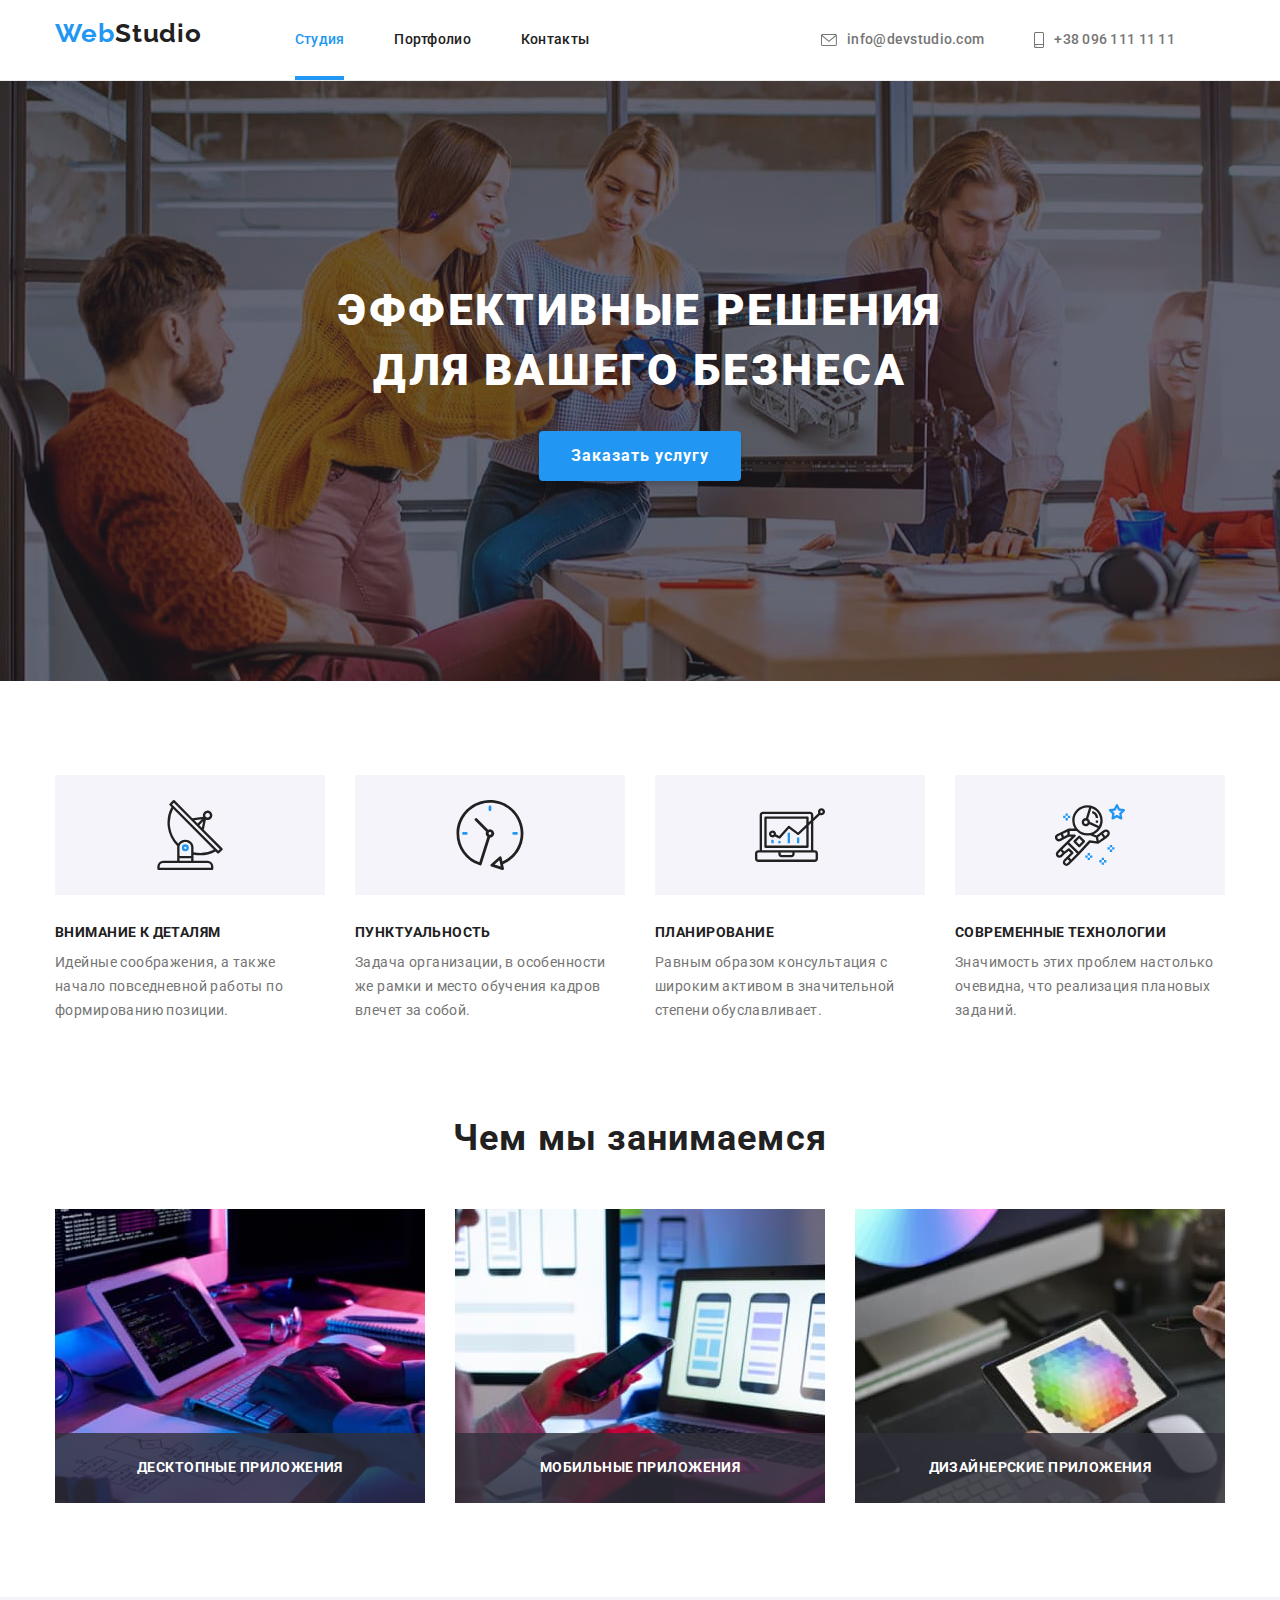
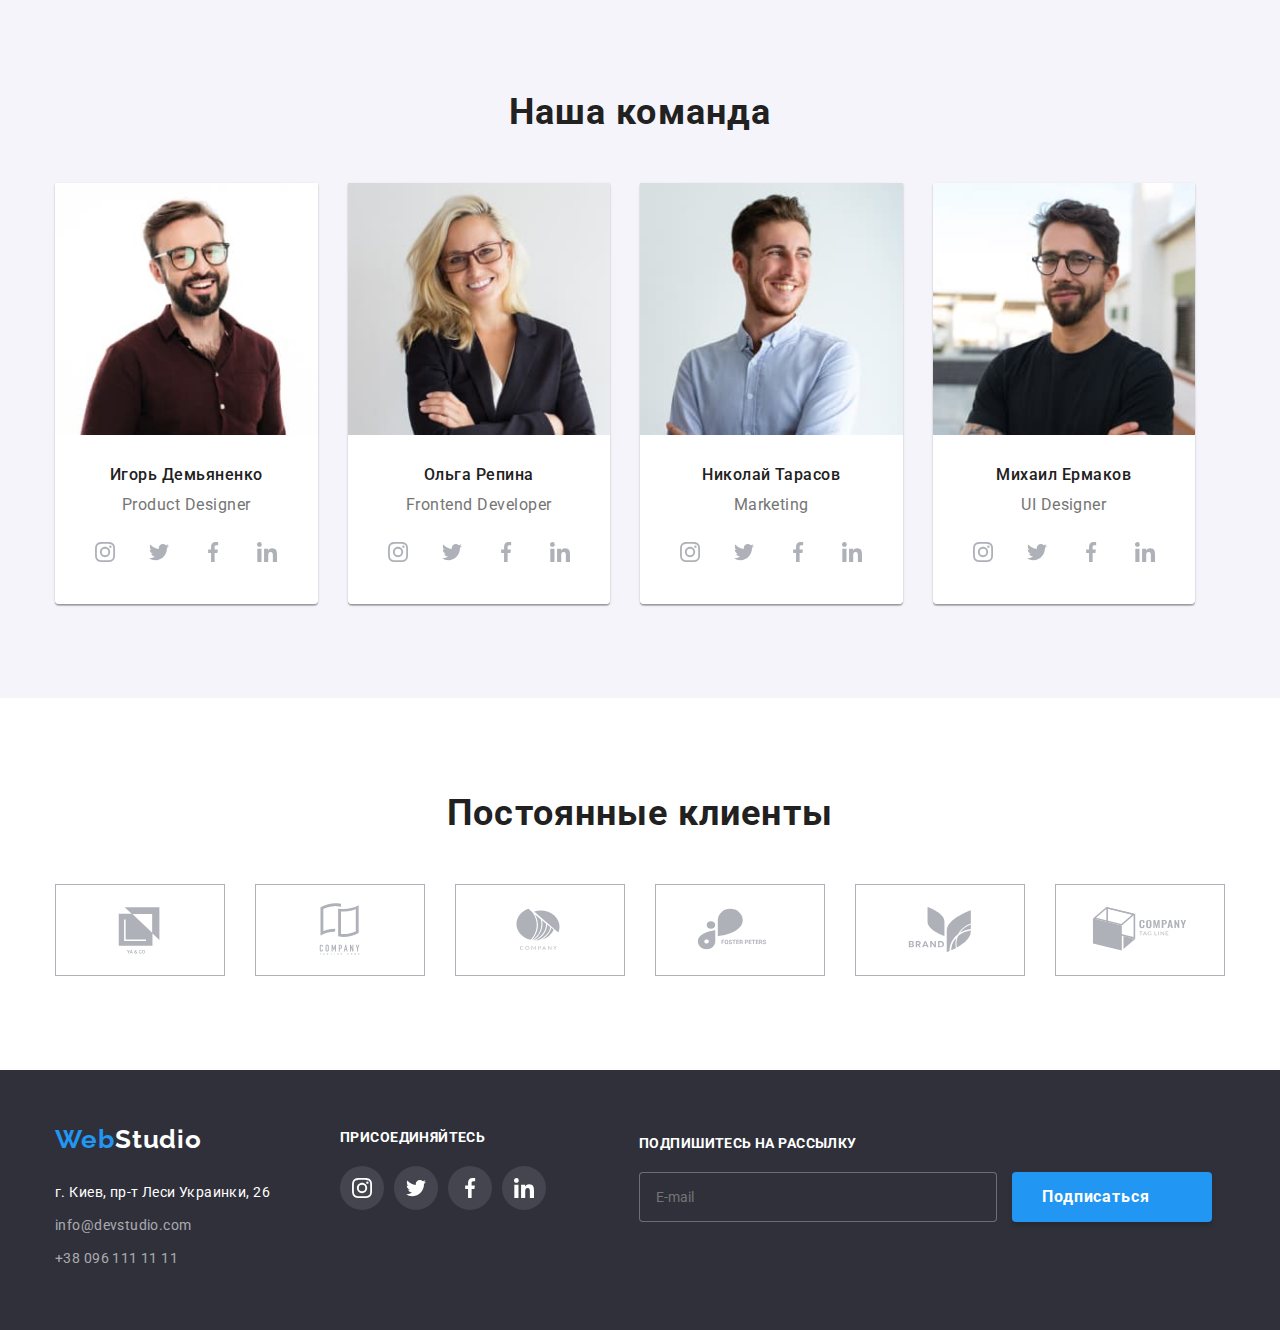
==== commit 39652b4a: "исправила атрибут сайз" ====
--- a/index.html
+++ b/index.html
@@ -193,11 +193,13 @@
                     <img class="team__photo"
                     srcset="./images/desktop/img.team-270.jpg 270w,
                      ./images/table/img.team-354.jpg 354w, 
-                     ./images/mobile/img.team-450.jpg 450w
+                     ./images/mobile/img.team-450.jpg 450w,
                      ./images/desktop/img.team-540.jpg 540w, 
                      ./images/table/img.team-708.jpg 708w,
                      ./images/mobile/img.team-900.jpg 900w"
-                     sizes="(min-width: 1200px) 270px, (min-width: 768px) 354px, (min-width: 480px) 450px"
+                     sizes="270px"
+                     
+
                     src="./images/desktop/img.team-270.jpg"
                      alt="Фото мужчины" width="270" height="260">
 
@@ -241,11 +243,11 @@
                     <img class="team__photo"    
                      srcset="./images/desktop/img.team1-270.jpg 270w,
                     ./images/table/img.team1-354.jpg 354w, 
-                    ./images/mobile/img.team1-450.jpg 450w
+                    ./images/mobile/img.team1-450.jpg 450w,
                     ./images/desktop/img.team1-540.jpg 540w, 
                     ./images/table/img.team1-708.jpg 708w,
                     ./images/mobile/img.team1-900.jpg 900w"
-                    sizes="(min-width: 1200px) 270px, (min-width: 768px) 354px, (min-width: 480px) 450px"
+                    sizes="270px"
                      src="./images/desktop/img.team1-270.jpg"  
                      alt="Фото женщины" width="270" height="260">
                     
@@ -288,11 +290,11 @@
                     <img class="team__photo"  
                     srcset="./images/desktop/img.team2-270.jpg 270w,
                     ./images/table/img.team2-354.jpg 354w, 
-                    ./images/mobile/img.team2-450.jpg 450w
+                    ./images/mobile/img.team2-450.jpg 450w,
                     ./images/desktop/img.team2-540.jpg 540w, 
                     ./images/table/img.team2-708.jpg 708w,
                     ./images/mobile/img.team2-900.jpg 900w"
-                    sizes="(min-width: 1200px) 270px, (min-width: 768px) 354px, (min-width: 480px) 450px"
+                    sizes="270px"
                     src="./images/desktop/img.team2-270.jpg"  alt="фото мужчины" width="270" height="260">
 
                     <div class="card">
@@ -334,11 +336,11 @@
                     <img   
                      srcset="./images/desktop/img.team3-270.jpg 270w,
                     ./images/table/img.team3-354.jpg 354w, 
-                    ./images/mobile/img.team3-450.jpg 450w
+                    ./images/mobile/img.team3-450.jpg 450w,
                     ./images/desktop/img.team3-540.jpg 540w, 
                     ./images/table/img.team3-708.jpg 708w,
                     ./images/mobile/img.team3-900.jpg 900w"
-                    sizes="(min-width: 1200px) 270px, (min-width: 768px) 354px, (min-width: 480px) 450px"
+                    sizes="270px"
                      src="./images/desktop/img.team3-270.jpg" class="team__photo" alt="Фото мужчины" width="270" height="260">
 
                     <div class="card">
--- a/css/main.min.css
+++ b/css/main.min.css
@@ -1,2 +1,2 @@
-:root{--main-font: 'Roboto', sans-serif ;--secondary-font: 'Raleway', sans-serif;--main-font-color: rgba(117, 117, 117, 1);--title-font: rgba(33, 33, 33, 1);--background-header: rgba(255, 255, 255, 1);--background-team: rgba(245, 244, 250, 1);--background-footer: rgba(47, 48, 58, 1);--button-link-color: rgba(33, 150, 243, 1);--button-link-hover: rgba(24, 140, 232, 1);--footer-contacts: rgba(255, 255, 255, 0.6);--icons-color: rgba(175, 177, 184, 1);--сubic: cubic-bezier(0.4, 0, 0.2, 1)}.visually-hidden{position:absolute;white-space:nowrap;width:1px;height:1px;overflow:hidden;border:0;padding:0;clip:rect(0 0 0 0);clip-path:inset(50%);margin:-1px}body{font-family:var(--main-font);color:var(--main-font-color);background-color:var(--background-header)}ul{padding-inline-start:0;margin-block-end:0;margin-block-start:0}.container{max-width:1200px;padding-left:15px;padding-right:15px;margin-left:auto;margin-right:auto}@media screen and (min-width: 480px){.container{max-width:480px}}@media screen and (min-width: 768px){.container{max-width:768px}}@media screen and (min-width: 1200px){.container{max-width:1200px}}h1,h2,h3{margin-top:0;margin-block-end:0;margin-block-start:0}img{display:block;max-width:100%;height:auto}.list{list-style:none}.button{border-radius:4px;border:0;cursor:pointer;font-size:16px;transition-property:background;transition-duration:250ms;transition-timing-function:var(--сubic)}.communication{display:flex;justify-content:center;align-items:center;padding-inline-start:0}.header{font-weight:500;font-size:14px;line-height:1.14;border-bottom:1px solid #ececec;background-color:var(--background-header)}.container__header{display:flex;align-items:center}@media screen and (max-width: 767px){.container__header{display:block;max-width:767px}}@media screen and (min-width: 768px){.container__header{max-width:1200px}}@media screen and (min-width: 1200px){.container__header{max-width:1200px}}.logo{font-family:var(--secondary-font);font-weight:700;font-size:26px;line-height:0.72;letter-spacing:0.03em;text-decoration:none}@media screen and (max-width: 479px){.logo{font-size:24px;line-height:1.67}}.web{display:inline-block;min-width:60px;height:31px;color:var(--button-link-color)}.studio{display:inline-block;min-width:85px;height:31px;margin:0}.nav__btn{position:relative;min-width:40px;height:40px;padding:0;margin-top:10px;margin-bottom:10px;margin-left:auto;border:none;background-color:transparent;z-index:1}.nav__btn .nav-icon__close{display:none}.nav__btn.is-active .nav-icon__close{display:block}.nav__btn.is-active .nav-icon__open{display:none}.nav__btn:hover .nav-icon__close,.nav__btn:focus .nav-icon__close{fill:var(--button-link-color)}.nav__btn:hover .nav-icon__open,.nav__btn:focus .nav-icon__open{fill:var(--button-link-color)}@media screen and (min-width: 767px){.nav__btn{display:none}}.nav{display:flex;align-items:center}.logo__nav{padding-top:24px;padding-bottom:25px;margin-right:93px}.studio__nav{color:var(--title-font)}.nav__list{display:flex;padding:0;margin:0}@media screen and (max-width: 767px){.nav__list{display:none}}.nav__item{padding:0;margin-right:50px}.nav-list .nav-list-item:last-child{margin-right:0}.nav__item-menu{font-size:40px;font-weight:500;line-height:1.18;letter-spacing:0.02em;text-align:left}.nav__link{display:block;padding:32px 0;color:var(--title-font);letter-spacing:0.02em;text-decoration:none;transition-property:color;transition-duration:250ms;transition-timing-function:var(--сubic)}@media screen and (max-width: 767px){.nav__link{padding-top:0;padding-left:40px}}.nav__link:hover,.nav__link:focus{color:var(--button-link-color)}.link-current{position:relative;display:block;padding:32px 0 28px 0;color:var(--button-link-color);letter-spacing:0.02em;text-decoration:none}@media screen and (max-width: 767px){.link-current{margin-bottom:35px;margin-top:48px;margin-left:40px;padding:0}}.link-current::after{position:absolute;top:100%;right:0;content:"";width:100%;height:4px;background-color:var(--button-link-color)}@media screen and (max-width: 767px){.link-current::after{display:none}}.contacts{display:flex;padding:0;margin-left:auto;margin-top:0;margin-bottom:0;align-items:center;justify-content:center}@media screen and (max-width: 767px){.contacts{display:none}}@media screen and (min-width: 768px) and (max-width: 1199px){.contacts{display:block}}.contacts__item{margin-right:50px}@media screen and (max-width: 767px){.contacts__item{margin-bottom:32px;margin-right:0}}@media screen and (min-width: 768px) and (max-width: 1199px){.contacts__item{margin-right:0;margin-bottom:10px}}.contacts .contacts-item:last-child{margin-right:0}.contacts__mail{display:flex;align-items:center;height:16px;color:var(--main-font-color);letter-spacing:0.02em;text-decoration:none;transition-property:color;transition-duration:250ms;transition-timing-function:var(--сubic)}@media screen and (max-width: 767px){.contacts__mail{font-size:24px;font-weight:500;line-height:1.17;color:var(--main-font-color)}}@media screen and (min-width: 768px) and (max-width: 1199px){.contacts__mail{font-size:12px;line-height:1.17;text-align:left;margin-bottom:10px}}.contacts__mail:hover,.contacts__mail:focus{color:var(--button-link-color)}.contacts__tel{display:flex;align-items:center;color:var(--main-font-color);letter-spacing:0.02em;text-decoration:none;height:16px;transition-property:color;transition-duration:250ms;transition-timing-function:var(--сubic)}@media screen and (max-width: 767px){.contacts__tel{font-size:34px;line-height:1.17;color:var(--button-link-color)}}@media screen and (min-width: 768px) and (max-width: 1199px){.contacts__tel{display:flex;align-items:center;font-size:12px}}.contacts__tel:hover,.contacts__tel:focus{color:var(--button-link-color)}.contacts-icon{margin-right:10px;fill:currentColor}.hero{padding-top:200px;padding-bottom:200px;text-align:center;max-width:1600px;margin-left:auto;margin-right:auto;background-color:var(--background-footer);background-size:cover;background-repeat:no-repeat;background-position:center}@media screen and (max-width: 767px){.hero{background:linear-gradient(rgba(47,48,58,0.4), rgba(47,48,58,0.4)),url("../images/mobile/img.header-480.jpg")}}@media screen and (max-width: 767px) and (min-device-pixel-ratio: 2), screen and (max-width: 767px) and (min-resolution: 192dpi), screen and (max-width: 767px) and (min-resolution: 2dppx){.hero{background-image:linear-gradient(rgba(47,48,58,0.4), rgba(47,48,58,0.4)),url("../images/mobile/img.header-960.jpg")}}@media screen and (min-width: 768px) and (max-width: 1199px){.hero{background:linear-gradient(rgba(47,48,58,0.4), rgba(47,48,58,0.4)),url("../images/table/img.header-768.jpg")}}@media screen and (min-width: 768px) and (max-width: 1199px) and (min-device-pixel-ratio: 2), screen and (min-width: 768px) and (max-width: 1199px) and (min-resolution: 192dpi), screen and (min-width: 768px) and (max-width: 1199px) and (min-resolution: 2dppx){.hero{background-image:linear-gradient(rgba(47,48,58,0.4), rgba(47,48,58,0.4)),url("../images/table/img.header-1536.jpg")}}@media screen and (min-width: 1200px){.hero{background:linear-gradient(rgba(47,48,58,0.4), rgba(47,48,58,0.4)),url("../images/desktop/img.header-1600.jpg")}}@media screen and (min-width: 1200px) and (min-device-pixel-ratio: 2), screen and (min-width: 1200px) and (min-resolution: 192dpi), screen and (min-width: 1200px) and (min-resolution: 2dppx){.hero{background-image:linear-gradient(rgba(47,48,58,0.4), rgba(47,48,58,0.4)),url("../images/desktop/img.header-3200.jpg")}}.hero__title{max-width:696px;margin-left:auto;margin-right:auto;margin-bottom:30px;font-weight:900;font-size:44px;line-height:1.36;letter-spacing:0.06em;color:var(--background-header)}@media screen and (max-width: 480px){.hero__title{font-size:26px;line-height:1.62;display:block;max-width:360px}}@media screen and (min-width: 480px) and (max-width: 768px){.hero__title{font-size:26px;line-height:1.62;max-width:360px}}.hero__button{display:inline-block;padding:10px 32px;min-width:201px;font-weight:700;line-height:1.88;letter-spacing:0.06em;background-color:var(--button-link-color);color:var(--background-header);box-shadow:0px 4px 4px 0px rgba(0,0,0,0.15)}.hero__button:hover,.hero__button:focus{background-color:var(--button-link-hover)}.peculiarities{padding-top:94px;padding-bottom:94px}@media screen and (max-width: 1199px){.peculiarities{padding-top:60px;padding-bottom:60px}}.peculiarities__title{margin-bottom:10px;font-weight:700;font-size:14px;line-height:1.14;letter-spacing:0.03em;color:var(--title-font)}@media screen and (max-width: 767px){.peculiarities__title{text-align:center}}.peculiarities__list{display:flex;padding:0;margin:0}@media screen and (max-width: 767px){.peculiarities__list{display:block}}@media screen and (min-width: 768px) and (max-width: 1199px){.peculiarities__list{display:flex;flex-wrap:wrap;justify-content:center}}.peculiarities__item{margin-right:30px}@media screen and (max-width: 479px){.peculiarities__item{margin-left:auto;margin-right:auto}}@media screen and (min-width: 480px) and (max-width: 767px){.peculiarities__item{margin-right:auto;margin-left:auto;margin-bottom:30px}}@media screen and (min-width: 768px) and (max-width: 1199px){.peculiarities__item{max-width:354px;margin-right:30px;margin-bottom:30px}.peculiarities__item:nth-child(2n){margin-right:0}.peculiarities__item:nth-last-child(-n+2){margin-bottom:0}}@media screen and (min-width: 768px) and (max-width: 1199px) and (min-width: 1200px){.peculiarities__item .peculiarities__list .peculiarities__item:last-child{margin-right:0;width:270px}}.peculiarities__container{display:flex;align-items:center;justify-content:center;height:120px;background-color:#f5f4fa;margin-bottom:30px;color:var(--title-font)}@media screen and (max-width: 479px){.peculiarities__container{max-width:450px;margin-left:auto;margin-right:auto}}@media screen and (min-width: 480px) and (max-width: 767px){.peculiarities__container{min-width:450px;margin-left:auto;margin-right:auto}}@media screen and (min-width: 768px) and (max-width: 1199px){.peculiarities__container{max-width:354px}}@media screen and (min-width: 1200px){.peculiarities__container{width:270px}}.peculiarities__text{display:inline-block;margin:0;font-size:14px;line-height:1.71;letter-spacing:0.03em;color:var(--main-font-color)}.services{display:none;padding-top:0px;padding-bottom:94px;margin:0 auto;text-align:center}@media screen and (min-width: 1200px){.services{display:block}}.services__title{margin-left:auto;margin-right:auto;margin-bottom:50px;font-weight:700;font-size:36px;line-height:1.17;letter-spacing:0.03em;color:var(--title-font)}.services__list{display:flex;padding:0;margin-block-start:0;margin-block-end:0;padding-inline-start:0}.services__item{position:relative;width:370px;margin-right:30px}.services__describe{position:absolute;bottom:0;left:0;width:100%;padding-top:27px;padding-bottom:27px;font-size:14px;line-height:1.14;font-weight:700;letter-spacing:0.03em;color:var(--background-header);background-color:rgba(47,48,58,0.8)}.services__list .services__item:last-child{margin-right:0}.team{padding-top:94px;padding-bottom:94px;background-color:var(--background-team);text-align:center}@media screen and (max-width: 1199px){.team{padding-top:60px;padding-bottom:60px}}.team__title{margin-left:auto;margin-right:auto;margin-bottom:50px;font-weight:700;font-size:36px;line-height:1.17;letter-spacing:0.03em;color:var(--title-font)}@media screen and (max-width: 1199px){.team__title{font-size:28px;font-weight:700;line-height:1.18;margin-bottom:30px}}.team__list{padding-left:0;margin-top:0;margin-bottom:0;margin-right:0;text-align:center}@media screen and (max-width: 767px){.team__list{display:block;margin-left:auto;margin-right:auto}}@media screen and (min-width: 768px) and (max-width: 1199px){.team__list{display:flex;flex-wrap:wrap;justify-content:center}}@media screen and (min-width: 1200px){.team__list{display:flex}}.team__item{margin-right:30px;box-shadow:0px 2px 1px 0px rgba(0,0,0,0.2),0px 1px 1px 0px rgba(0,0,0,0.14),0px 1px 3px 0px rgba(0,0,0,0.12);border-radius:0 0 4px 4px}@media screen and (max-width: 767px){.team__item{margin-right:auto;margin-left:auto;margin-bottom:30px}.team__item:last-child{margin-bottom:0}}@media screen and (min-width: 767px) and (max-width: 1199px){.team__item{margin-bottom:30px}.team__item:nth-child(2n){margin-right:0}}@media screen and (min-width: 1200px){.team__item{width:270px}}@media screen and (min-width: 480px) and (max-width: 767px){.team__photo{min-width:450px}}@media screen and (min-width: 768px) and (max-width: 1199px){.team__photo{min-width:354px}}.card{padding-top:30px;padding-bottom:30px;background-color:var(--background-header);border-radius:0 0 4px 4px}@media screen and (max-width: 767px){.card{max-width:450px}}.card__title{display:inline-block;margin-top:0;margin-bottom:10px;font-weight:500;font-size:16px;line-height:1.19;letter-spacing:0.03em;color:var(--title-font);text-align:center}.card__text{margin-top:0;margin-bottom:16px;font-size:16px;line-height:1.19;letter-spacing:0.03em;color:var(--main-font-color)}.communication__item{margin-right:10px;border-radius:50%;width:44px;height:44px}.communication__item:last-child{margin-right:0}.communication__link{display:flex;justify-content:center;align-items:center;width:100%;height:100%;border-radius:50%;transition-property:color, background;transition-duration:250ms;transition-timing-function:var(--сubic)}.team-communication__link{color:var(--icons-color);background-color:var(--background-header)}.team-communication__link:hover,.team-communication__link:focus{color:var(--background-header);background-color:var(--button-link-color)}.communication__icon{fill:currentColor}.communication__link--dark{color:var(--background-header);background-color:rgba(255,255,255,0.1)}.communication__link--dark:hover,.communication__link--dark:focus{background-color:var(--button-link-color)}.communication__icon--dark{fill:currentColor}.clients{padding-top:94px;padding-bottom:94px;text-align:center}@media screen and (max-width: 1199px){.clients{padding-top:60px;padding-bottom:60px}}.clients__title{font-size:36px;font-weight:700;line-height:1.17;letter-spacing:0.03em;color:var(--title-font);margin-bottom:50px}@media screen and (max-width: 1199px){.clients__title{font-size:28px;line-height:1.18;text-align:center;margin-bottom:30px}}.clients__list{display:flex;justify-content:center;list-style:none;margin-top:0;margin-bottom:0;margin-left:auto;margin-right:auto}@media screen and (max-width: 479px){.clients__list{flex-wrap:wrap}}@media screen and (max-width: 1199px){.clients__list{flex-wrap:wrap}}.clients__item{margin-right:30px;height:92px;border-color:var(--icons-color);border-radius:4px}@media screen and (max-width: 479px){.clients__item{max-width:210px;margin-bottom:30px}.clients__item:nth-child(2n){margin-right:0}}@media screen and (min-width: 480px) and (max-width: 767px){.clients__item{margin-bottom:30px;min-width:210px}.clients__item:nth-child(2n){margin-right:0}}@media screen and (min-width: 768px) and (max-width: 1199px){.clients__item{margin-bottom:30px;min-width:226px}.clients__item:nth-child(3n){margin-right:0}.clients__item:nth-last-child(-n+3){margin-bottom:0}}@media screen and (min-width: 1200px){.clients__item{width:170px;margin-right:30px}.clients__item:nth-child(6){margin-right:0}}.clients__link{display:flex;justify-content:center;align-items:center;width:100%;height:100%;color:var(--icons-color);border:solid 1px;transition-property:color;transition-duration:250ms;transition-timing-function:var(--сubic)}.clients__link:hover,.clients__link:focus{color:var(--button-link-color)}.clients__icon{fill:currentColor}.footer{margin:0 auto;padding-top:60px;padding-bottom:60px;background-color:var(--background-footer);font-size:14px;line-height:1.71;letter-spacing:0.03em}.footer__container{display:flex}@media screen and (max-width: 767px){.footer__container{flex-direction:column;align-items:center;justify-content:center}}@media screen and (min-width: 768px) and (max-width: 1199px){.footer__container{display:block;text-align:center}}@media screen and (min-width: 1200px){.footer__container{align-items:baseline}}.container__common{display:flex}@media screen and (max-width: 767px){.container__common{flex-direction:column}}@media screen and (min-width: 768px) and (max-width: 1199px){.container__common{justify-content:space-between;margin-bottom:60px;margin-left:80px;margin-right:80px}}.container__address{display:block}@media screen and (max-width: 767px){.container__address{text-align:center}}.logo__address{display:inline-block;padding:0;margin-bottom:20px}.address__studio{color:var(--background-header)}.address{font-style:normal;color:var(--background-header)}.address__direction{display:inline-block;margin-top:0;margin-bottom:8px;margin-block-start:0;margin-block-end:0}@media screen and (min-width: 768px){.address__direction{margin-bottom:9px}}.address__list{padding-left:0;margin-top:0%;margin-bottom:0%;list-style:none}.address__item{margin-top:0;margin-bottom:9px}@media screen and (max-width: 767px){.address__item{margin-bottom:8px}}.address__item:last-child{margin-bottom:0}.address__item:last-child{margin-bottom:0}.address__contact{display:block;padding:0;text-decoration:none;color:var(--footer-contacts);transition-property:color;transition-duration:250ms;transition-timing-function:var(--сubic)}.address__contact:hover,.address__contact:focus{color:var(--button-link-color)}.connect{margin-left:70px}@media screen and (max-width: 767px){.connect{margin-left:0;text-align:center}}.connect__title{display:block;color:var(--background-header);font-size:14px;line-height:1.14;font-weight:700;margin-top:0;margin-bottom:20px}@media screen and (max-width: 767px){.connect__title{margin-top:60px;margin-bottom:20px}}.subscribe{margin-left:0}@media screen and (max-width: 767px){.subscribe{text-align:center}}@media screen and (min-width: 1200px){.subscribe{margin-left:93px}}.subscribe__call{display:block;color:var(--background-header);line-height:1.14;font-weight:700;margin-top:0;margin-bottom:20px}@media screen and (max-width: 767px){.subscribe__call{margin-top:60px;margin-bottom:20px}}.subscribe__field{height:50px;border:1px solid rgba(255,255,255,0.3);border-radius:4px;background-color:var(--background-footer);padding:15px 16px;color:var(--footer-contacts);outline:transparent;transition-duration:250ms;transition-timing-function:var(--сubic)}@media screen and (max-width: 479px){.subscribe__field{max-width:358px;display:block;margin-bottom:20px;margin-left:auto;margin-right:auto}}@media screen and (min-width: 480px) and (max-width: 767px){.subscribe__field{min-width:358px;display:block;margin-bottom:20px;margin-left:auto;margin-right:auto}}@media screen and (min-width: 768px) and (max-width: 1199px){.subscribe__field{min-width:450px;display:block;margin-bottom:20px;margin-left:auto;margin-right:auto}}@media screen and (min-width: 1200px){.subscribe__field{width:358px}}.subscribe__field:hover,.subscribe__field:focus{border-color:var(--button-link-color)}.submit{position:relative;min-width:200px;padding:10px 62px 10px 29px;margin-left:0;font-weight:700;line-height:1.88;letter-spacing:0.06em;background-color:var(--button-link-color);color:var(--background-header);box-shadow:0px 4px 4px 0px rgba(0,0,0,0.15)}@media screen and (min-width: 1200px){.submit{margin-left:12px}}.submit:hover,.submit:focus{background-color:var(--button-link-hover)}.submit__icon{position:absolute;top:0;right:0;margin-top:13px;margin-right:28px;fill:var(--background-header)}.backdrop{position:fixed;top:0;left:0;width:100%;height:100%;background-color:rgba(0,0,0,0.2);opacity:1;pointer-events:initial;visibility:visible;transition:opacity 250ms var(--сubic);z-index:10}.backdrop.is-hidden{opacity:0;pointer-events:none}.modal{position:absolute;top:50%;left:50%;transform:translate(-50%, -50%) scale(1);transition:transform 250ms var(--сubic);padding:40px 40px 40px 41px;border:1px;border-color:rgba(0,0,0,0.1);border-radius:4px;background-color:var(--background-header);box-shadow:0px 2px 1px 0px rgba(0,0,0,0.2);box-shadow:0px 1px 1px 0px rgba(0,0,0,0.14);box-shadow:0px 1px 3px 0px rgba(0,0,0,0.12)}@media screen and (max-width: 767px){.modal{max-width:450px;height:auto}}@media screen and (min-width: 768px) and (max-width: 1199px){.modal{max-width:450px;height:609px}}@media screen and (min-width: 1200px){.modal{width:528px;height:581px}}.backdrop.is-hidden .modal{transform:translate(-50%, -50%) scale(0.4);transition:transform 250ms var(--сubic)}.close{display:flex;justify-content:center;align-items:center;position:absolute;top:8px;right:8px;padding:0;width:30px;height:30px;border-radius:50%;border:1px solid;border-color:rgba(0,0,0,0.1);cursor:pointer;background-color:var(--background-header);transition-duration:250ms;transition-timing-function:var(--сubic)}.close:hover .close__icon,.close:focus .close__icon{fill:var(--button-link-color)}.close__icon{position:absolute;transition-duration:250ms;transition-timing-function:var(--сubic)}@media screen and (max-width: 479px){.application{max-width:370px}}@media screen and (min-width: 480px) and (max-width: 1199px){.application{min-width:370px}}@media screen and (min-width: 1200px){.application{min-width:448px}}.application__title{display:inline-block;color:var(--title-font);font-size:20px;font-weight:700;line-height:1.15;letter-spacing:0.03em;text-align:center;margin-bottom:12px}.application__field{display:flex;flex-direction:column;font-size:12px;line-height:1.17;letter-spacing:0.01em}.application__label{margin-bottom:4px}.application__input{margin:0;padding:12px 15px 12px 42px;border:1px solid;border-color:rgba(33,33,33,0.2);border-radius:4px;outline:transparent}@media screen and (max-width: 479px){.application__input{max-width:370px}}@media screen and (min-width: 480px) and (max-width: 1199px){.application__input{min-width:370px}}@media screen and (min-width: 1200px){.application__input{min-width:448px}}.application__input:hover,.application__input:focus-within{border-color:var(--button-link-color)}.application__input:hover+.application__icon,.application__input:focus-within+.application__icon{fill:var(--button-link-color)}.icon-box{position:relative;margin-bottom:10px}@media screen and (max-width: 479px){.icon-box{max-width:370px}}@media screen and (min-width: 480px) and (max-width: 1199px){.icon-box{min-width:370px}}@media screen and (min-width: 1200px){.icon-box{min-width:448px}}.application__icon{position:absolute;left:0;top:0;margin-left:12px;margin-top:11px;margin-bottom:11px;fill:var(--title-font);transition-duration:250ms;transition-timing-function:var(--сubic)}input[type="checkbox"]{margin-right:8px}.comment{padding:12px 16px;margin:0;margin-bottom:20px;border:1px solid;border-radius:4px;resize:none;font-size:12px;line-height:1.17;letter-spacing:0.01em;border-color:rgba(33,33,33,0.2);transition-duration:250ms;transition-timing-function:var(--сubic);outline:none}.comment:hover,.comment:focus-within{border-color:var(--button-link-color)}.comment::placeholder{font-size:12px;line-height:1.17;letter-spacing:0.01em}.agree{display:flex;justify-content:center;align-items:center;line-height:1.71;letter-spacing:0.03em;font-size:14px}@media screen and (max-width: 479px){.agree{display:block}}@media screen and (max-width: 1199px){.agree{line-height:1.67;letter-spacing:0.03em;font-size:12px}}.checkbox{position:absolute;white-space:nowrap;width:1px;height:1px;overflow:hidden;border:0;padding:0;clip:rect(0 0 0 0);clip-path:inset(50%);margin:-1px}.checkbox:checked+.span-box{background-color:var(--button-link-color);background-size:contain;background-origin:border-box;border-color:var(--button-link-color)}.span-box{display:inline-block;position:relative;border:solid 2px var(--title-font);border-radius:2px;height:17px;width:17px;margin-top:4px;margin-bottom:4px;margin-right:8px}@media screen and (max-width: 479px){.span-box{margin-bottom:0}}.checkbox__icon{position:absolute;left:-1px;top:-1px}.application__link{display:inline-block;margin-left:5px;color:var(--button-link-color);line-height:1.71;letter-spacing:0.03em;font-size:14px}@media screen and (max-width: 1199px){.application__link{line-height:1.67;letter-spacing:0.03em;font-size:12px}}.application__link:hover,.application__link:focus{color:var(--button-link-hover);transition-duration:250ms;transition-timing-function:var(--сubic)}.send{display:block;min-width:200px;padding:10px 55px 10px 56px;margin-top:30px;margin-left:auto;margin-right:auto;font-weight:700;line-height:1.88;letter-spacing:0.06em;background-color:var(--button-link-color);color:var(--background-header);box-shadow:0px 4px 4px 0px rgba(0,0,0,0.15)}.send:hover,.send:focus{background-color:var(--button-link-hover)}.filters__list{display:flex;justify-content:center;margin-block-start:0;margin-block-end:0;margin-bottom:50px;list-style:none;padding:0;padding-inline-start:0}@media screen and (max-width: 767px){.filters__list{flex-wrap:wrap;justify-content:flex-start;margin-bottom:40px}}.filters__item{margin-right:8px}@media screen and (max-width: 767px){.filters__item{margin-bottom:15px}.filters__item:nth-last-child(-n+2){margin-bottom:0}}.filters__list .filters__item:last-child{margin-right:0}.filters__button{padding:6px 22px;background-color:var(--background-team);color:var(--title-font);font-weight:500;line-height:1.63;letter-spacing:0.03em;box-shadow:none}.filters__button:hover,.filters__button:focus{background-color:var(--button-link-color);color:var(--background-header);box-shadow:0px 2px 2px 0px rgba(0,0,0,0.12),0px 1px 2px 0px rgba(0,0,0,0.08),0px 3px 1px 0px rgba(0,0,0,0.1)}.portfolio{background-color:var(--background-color);padding-top:94px;padding-bottom:94px}@media screen and (max-width: 1199px){.portfolio{padding-top:60px;padding-bottom:60px}}.portfolio__list{display:flex;flex-wrap:wrap;justify-content:space-between;padding-left:0;margin:0}.portfolio__item{margin-bottom:30px}@media screen and (max-width: 479px){.portfolio__item{max-width:450px;margin-left:auto;margin-right:auto}}@media screen and (min-width: 480px) and (max-width: 767px){.portfolio__item{min-width:450px;margin-left:auto;margin-right:auto}.portfolio__item:last-child{margin-bottom:0}}@media screen and (min-width: 768px) and (max-width: 1199px){.portfolio__item{max-width:354px;margin-right:30px}.portfolio__item:nth-last-child(-n+2){margin-bottom:0}.portfolio__item:nth-child(2n){margin-right:0}}@media screen and (min-width: 1200px){.portfolio__item{min-width:370px}.portfolio__item .portfolio__item:nth-child(3n){margin-right:0}.portfolio__item .portfolio__item:nth-last-child(-n+3){margin-bottom:0}}.portfolio__item:hover .thumb__description{transform:translateY(0)}.portfolio__link{display:flex;flex-direction:column;height:100%;text-decoration:none;box-shadow:none;transition-property:box-shadow;transition-duration:250ms;transition-timing-function:var(--сubic)}.portfolio__link:hover{box-shadow:1px 4px 6px 0px rgba(0,0,0,0.16),0px 4px 4px 0px rgba(0,0,0,0.06),0px 1px 1px 0px rgba(0,0,0,0.12)}.portfolio__link:focus{color:var(--button-link-color)}.thumb{position:relative;overflow:hidden}@media screen and (max-width: 767px){.thumb__photo{max-width:450px}}@media screen and (min-width: 768px) and (max-width: 1199px){.thumb__photo{max-width:354px}}@media screen and (min-width: 1200px){.thumb__photo{max-width:370px}}.thumb__title{margin-bottom:4px;font-weight:700;font-size:18px;line-height:2;letter-spacing:0.06em;color:var(--title-font)}.thumb__text{margin-top:0;margin-bottom:0;font-size:16px;line-height:1.88;letter-spacing:0.03em;color:var(--main-font-color)}.thumb__description{position:absolute;left:0;top:0;padding:63px 24px;margin:0;margin-block-start:0;margin-block-end:0;font-size:18px;line-height:1.56;letter-spacing:0.03em;text-align:left;color:var(--background-header);background-color:rgba(33,150,243,0.9);transform:translateY(100%);transition-duration:250ms;transition-timing-function:var(--сubic)}.thumb__basis{flex-grow:1;padding-top:20px;padding-bottom:20px;padding-left:24px;padding-right:24px;border-bottom:1px solid #eee;border-left:1px solid #eee;border-right:1px solid #eee}@media screen and (max-width: 767px){.thumb__basis{max-width:450px}}@media screen and (min-width: 768px) and (max-width: 1199px){.thumb__basis{max-width:354px}}@media screen and (min-width: 1200px){.thumb__basis{max-width:370px}}.container__menu{position:fixed}@media screen and (max-width: 480px){.container__menu{position:absolute;right:0;top:0;width:100%;background-color:var(--background-header)}.container__menu.is-open{display:block}}@media screen and (max-width: 767px){.container__menu{display:none;position:absolute;right:0;top:0;width:100%;background-color:var(--background-header)}.container__menu.is-open{display:block}}@media screen and (min-width: 768px){.container__menu{display:none}}.menu__contacts{padding-top:302px}.menu__item{padding-bottom:32px;padding-left:40px}.mobile{display:flex;align-items:center;margin-top:64px;margin-bottom:40px;padding-left:40px}@media screen and (min-width: 768px){.mobile{display:none}}.mobile__item{padding-right:10px;padding-left:10px;border-right:1px solid rgba(33,33,33,0.2)}.mobile__item:last-child{border:none;padding-right:0}.mobile__item:nth-child(1){padding-left:0}.mobile__link{color:var(--button-link-color);font-size:18px;font-weight:500;line-height:1.22;letter-spacing:0.02em;text-decoration:none}
+:root{--main-font: 'Roboto', sans-serif ;--secondary-font: 'Raleway', sans-serif;--main-font-color: rgba(117, 117, 117, 1);--title-font: rgba(33, 33, 33, 1);--background-header: rgba(255, 255, 255, 1);--background-team: rgba(245, 244, 250, 1);--background-footer: rgba(47, 48, 58, 1);--button-link-color: rgba(33, 150, 243, 1);--button-link-hover: rgba(24, 140, 232, 1);--footer-contacts: rgba(255, 255, 255, 0.6);--icons-color: rgba(175, 177, 184, 1);--сubic: cubic-bezier(0.4, 0, 0.2, 1)}.visually-hidden{position:absolute;white-space:nowrap;width:1px;height:1px;overflow:hidden;border:0;padding:0;clip:rect(0 0 0 0);clip-path:inset(50%);margin:-1px}body{font-family:var(--main-font);color:var(--main-font-color);background-color:var(--background-header)}ul{padding-inline-start:0;margin-block-end:0;margin-block-start:0}.container{max-width:1200px;padding-left:15px;padding-right:15px;margin-left:auto;margin-right:auto}@media screen and (min-width: 480px){.container{max-width:480px}}@media screen and (min-width: 768px){.container{max-width:768px}}@media screen and (min-width: 1200px){.container{max-width:1200px}}h1,h2,h3{margin-top:0;margin-block-end:0;margin-block-start:0}img{display:block;max-width:100%;height:auto}.list{list-style:none}.button{border-radius:4px;border:0;cursor:pointer;font-size:16px;transition-property:background;transition-duration:250ms;transition-timing-function:var(--сubic)}.communication{display:flex;justify-content:center;align-items:center;padding-inline-start:0}.header{font-weight:500;font-size:14px;line-height:1.14;border-bottom:1px solid #ececec;background-color:var(--background-header)}.container__header{display:flex;align-items:center}@media screen and (max-width: 767px){.container__header{display:block;max-width:767px}}@media screen and (min-width: 768px){.container__header{max-width:1200px}}@media screen and (min-width: 1200px){.container__header{max-width:1200px}}.logo{font-family:var(--secondary-font);font-weight:700;font-size:26px;line-height:0.72;letter-spacing:0.03em;text-decoration:none}@media screen and (max-width: 479px){.logo{font-size:24px;line-height:1.67}}.web{display:inline-block;min-width:60px;height:31px;color:var(--button-link-color)}.studio{display:inline-block;min-width:85px;height:31px;margin:0}.nav__btn{position:relative;min-width:40px;height:40px;padding:0;margin-top:10px;margin-bottom:10px;margin-left:auto;border:none;background-color:transparent;z-index:1}.nav__btn .nav-icon__close{display:none}.nav__btn.is-active .nav-icon__close{display:block}.nav__btn.is-active .nav-icon__open{display:none}.nav__btn:hover .nav-icon__close,.nav__btn:focus .nav-icon__close{fill:var(--button-link-color)}.nav__btn:hover .nav-icon__open,.nav__btn:focus .nav-icon__open{fill:var(--button-link-color)}@media screen and (min-width: 767px){.nav__btn{display:none}}.nav{display:flex;align-items:center}.logo__nav{padding-top:24px;padding-bottom:25px;margin-right:93px}.studio__nav{color:var(--title-font)}.nav__list{display:flex;padding:0;margin:0}@media screen and (max-width: 767px){.nav__list{display:none}}.nav__item{padding:0;margin-right:50px}.nav-list .nav-list-item:last-child{margin-right:0}.nav__item-menu{font-size:40px;font-weight:500;line-height:1.18;letter-spacing:0.02em;text-align:left}.nav__link{display:block;padding:32px 0;color:var(--title-font);letter-spacing:0.02em;text-decoration:none;transition-property:color;transition-duration:250ms;transition-timing-function:var(--сubic)}@media screen and (max-width: 767px){.nav__link{padding-top:0;padding-left:40px}}.nav__link:hover,.nav__link:focus{color:var(--button-link-color)}.link-current{position:relative;display:block;padding:32px 0 28px 0;color:var(--button-link-color);letter-spacing:0.02em;text-decoration:none}@media screen and (max-width: 767px){.link-current{margin-bottom:35px;margin-top:48px;margin-left:40px;padding:0}}.link-current::after{position:absolute;top:100%;right:0;content:"";width:100%;height:4px;background-color:var(--button-link-color)}@media screen and (max-width: 767px){.link-current::after{display:none}}.contacts{display:flex;padding:0;margin-left:auto;margin-top:0;margin-bottom:0;align-items:center;justify-content:center}@media screen and (max-width: 767px){.contacts{display:none}}@media screen and (min-width: 768px) and (max-width: 1199px){.contacts{display:block}}.contacts__item{margin-right:50px}@media screen and (max-width: 767px){.contacts__item{margin-bottom:32px;margin-right:0}}@media screen and (min-width: 768px) and (max-width: 1199px){.contacts__item{margin-right:0;margin-bottom:10px}}.contacts .contacts-item:last-child{margin-right:0}.contacts__mail{display:flex;align-items:center;height:16px;color:var(--main-font-color);letter-spacing:0.02em;text-decoration:none;transition-property:color;transition-duration:250ms;transition-timing-function:var(--сubic)}@media screen and (max-width: 767px){.contacts__mail{font-size:24px;font-weight:500;line-height:1.17;color:var(--main-font-color)}}@media screen and (min-width: 768px) and (max-width: 1199px){.contacts__mail{font-size:12px;line-height:1.17;text-align:left;margin-bottom:10px}}.contacts__mail:hover,.contacts__mail:focus{color:var(--button-link-color)}.contacts__tel{display:flex;align-items:center;color:var(--main-font-color);letter-spacing:0.02em;text-decoration:none;height:16px;transition-property:color;transition-duration:250ms;transition-timing-function:var(--сubic)}@media screen and (max-width: 767px){.contacts__tel{font-size:34px;line-height:1.17;color:var(--button-link-color)}}@media screen and (min-width: 768px) and (max-width: 1199px){.contacts__tel{display:flex;align-items:center;font-size:12px}}.contacts__tel:hover,.contacts__tel:focus{color:var(--button-link-color)}.contacts-icon{margin-right:10px;fill:currentColor}.hero{padding-top:200px;padding-bottom:200px;text-align:center;max-width:1600px;margin-left:auto;margin-right:auto;background-color:var(--background-footer);background-size:cover;background-repeat:no-repeat;background-position:center}@media screen and (max-width: 767px){.hero{background:linear-gradient(rgba(47,48,58,0.4), rgba(47,48,58,0.4)),url("../images/mobile/img.header-480.jpg")}}@media screen and (max-width: 767px) and (min-device-pixel-ratio: 2), screen and (max-width: 767px) and (min-resolution: 192dpi), screen and (max-width: 767px) and (min-resolution: 2dppx){.hero{background-image:linear-gradient(rgba(47,48,58,0.4), rgba(47,48,58,0.4)),url("../images/mobile/img.header-960.jpg")}}@media screen and (min-width: 768px) and (max-width: 1199px){.hero{background:linear-gradient(rgba(47,48,58,0.4), rgba(47,48,58,0.4)),url("../images/table/img.header-768.jpg")}}@media screen and (min-width: 768px) and (max-width: 1199px) and (min-device-pixel-ratio: 2), screen and (min-width: 768px) and (max-width: 1199px) and (min-resolution: 192dpi), screen and (min-width: 768px) and (max-width: 1199px) and (min-resolution: 2dppx){.hero{background-image:linear-gradient(rgba(47,48,58,0.4), rgba(47,48,58,0.4)),url("../images/table/img.header-1536.jpg")}}@media screen and (min-width: 1200px){.hero{background:linear-gradient(rgba(47,48,58,0.4), rgba(47,48,58,0.4)),url("../images/desktop/img.header-1600.jpg")}}@media screen and (min-width: 1200px) and (min-device-pixel-ratio: 2), screen and (min-width: 1200px) and (min-resolution: 192dpi), screen and (min-width: 1200px) and (min-resolution: 2dppx){.hero{background-image:linear-gradient(rgba(47,48,58,0.4), rgba(47,48,58,0.4)),url("../images/desktop/img.header-3200.jpg")}}.hero__title{max-width:696px;margin-left:auto;margin-right:auto;margin-bottom:30px;font-weight:900;font-size:44px;line-height:1.36;letter-spacing:0.06em;color:var(--background-header)}@media screen and (max-width: 480px){.hero__title{font-size:26px;line-height:1.62;display:block;max-width:360px}}@media screen and (min-width: 480px) and (max-width: 768px){.hero__title{font-size:26px;line-height:1.62;max-width:360px}}.hero__button{display:inline-block;padding:10px 32px;min-width:201px;font-weight:700;line-height:1.88;letter-spacing:0.06em;background-color:var(--button-link-color);color:var(--background-header);box-shadow:0px 4px 4px 0px rgba(0,0,0,0.15)}.hero__button:hover,.hero__button:focus{background-color:var(--button-link-hover)}.peculiarities{padding-top:94px;padding-bottom:94px}@media screen and (max-width: 1199px){.peculiarities{padding-top:60px;padding-bottom:60px}}.peculiarities__title{margin-bottom:10px;font-weight:700;font-size:14px;line-height:1.14;letter-spacing:0.03em;color:var(--title-font)}@media screen and (max-width: 767px){.peculiarities__title{text-align:center}}.peculiarities__list{display:flex;padding:0;margin:0}@media screen and (max-width: 767px){.peculiarities__list{display:block}}@media screen and (min-width: 768px) and (max-width: 1199px){.peculiarities__list{display:flex;flex-wrap:wrap;justify-content:center}}.peculiarities__item{margin-right:30px}@media screen and (max-width: 479px){.peculiarities__item{margin-left:auto;margin-right:auto}}@media screen and (min-width: 480px) and (max-width: 767px){.peculiarities__item{margin-right:auto;margin-left:auto;margin-bottom:30px}}@media screen and (min-width: 768px) and (max-width: 1199px){.peculiarities__item{max-width:354px;margin-right:30px;margin-bottom:30px}.peculiarities__item:nth-child(2n){margin-right:0}.peculiarities__item:nth-last-child(-n+2){margin-bottom:0}}@media screen and (min-width: 768px) and (max-width: 1199px) and (min-width: 1200px){.peculiarities__item .peculiarities__list .peculiarities__item:last-child{margin-right:0;width:270px}}.peculiarities__container{display:flex;align-items:center;justify-content:center;height:120px;background-color:#f5f4fa;margin-bottom:30px;color:var(--title-font)}@media screen and (max-width: 479px){.peculiarities__container{max-width:450px;margin-left:auto;margin-right:auto}}@media screen and (min-width: 480px) and (max-width: 767px){.peculiarities__container{min-width:450px;margin-left:auto;margin-right:auto}}@media screen and (min-width: 768px) and (max-width: 1199px){.peculiarities__container{max-width:354px}}@media screen and (min-width: 1200px){.peculiarities__container{width:270px}}.peculiarities__text{display:inline-block;margin:0;font-size:14px;line-height:1.71;letter-spacing:0.03em;color:var(--main-font-color)}.services{display:none;padding-top:0px;padding-bottom:94px;margin:0 auto;text-align:center}@media screen and (min-width: 1200px){.services{display:block}}.services__title{margin-left:auto;margin-right:auto;margin-bottom:50px;font-weight:700;font-size:36px;line-height:1.17;letter-spacing:0.03em;color:var(--title-font)}.services__list{display:flex;padding:0;margin-block-start:0;margin-block-end:0;padding-inline-start:0}.services__item{position:relative;width:370px;margin-right:30px}.services__describe{position:absolute;bottom:0;left:0;width:100%;padding-top:27px;padding-bottom:27px;font-size:14px;line-height:1.14;font-weight:700;letter-spacing:0.03em;color:var(--background-header);background-color:rgba(47,48,58,0.8)}.services__list .services__item:last-child{margin-right:0}.team{padding-top:94px;padding-bottom:94px;background-color:var(--background-team);text-align:center}@media screen and (max-width: 1199px){.team{padding-top:60px;padding-bottom:60px}}.team__title{margin-left:auto;margin-right:auto;margin-bottom:50px;font-weight:700;font-size:36px;line-height:1.17;letter-spacing:0.03em;color:var(--title-font)}@media screen and (max-width: 1199px){.team__title{font-size:28px;font-weight:700;line-height:1.18;margin-bottom:30px}}.team__list{padding-left:0;margin-top:0;margin-bottom:0;margin-right:0;text-align:center}@media screen and (max-width: 767px){.team__list{display:block;margin-left:auto;margin-right:auto}}@media screen and (min-width: 768px) and (max-width: 1199px){.team__list{display:flex;flex-wrap:wrap;justify-content:center}}@media screen and (min-width: 1200px){.team__list{display:flex}}.team__item{margin-right:30px;box-shadow:0px 2px 1px 0px rgba(0,0,0,0.2),0px 1px 1px 0px rgba(0,0,0,0.14),0px 1px 3px 0px rgba(0,0,0,0.12);border-radius:0 0 4px 4px}@media screen and (max-width: 767px){.team__item{margin-right:auto;margin-left:auto;margin-bottom:30px}.team__item:last-child{margin-bottom:0}}@media screen and (min-width: 767px) and (max-width: 1199px){.team__item{margin-bottom:30px}.team__item:nth-child(2n){margin-right:0}}@media screen and (min-width: 1200px){.team__item{width:270px}}@media screen and (min-width: 480px) and (max-width: 767px){.team__photo{min-width:450px}}@media screen and (min-width: 768px) and (max-width: 1199px){.team__photo{min-width:354px}}.card{padding-top:30px;padding-bottom:30px;background-color:var(--background-header);border-radius:0 0 4px 4px}@media screen and (max-width: 767px){.card{max-width:450px}}.card__title{display:inline-block;margin-top:0;margin-bottom:10px;font-weight:500;font-size:16px;line-height:1.19;letter-spacing:0.03em;color:var(--title-font);text-align:center}.card__text{margin-top:0;margin-bottom:16px;font-size:16px;line-height:1.19;letter-spacing:0.03em;color:var(--main-font-color)}.communication__item{margin-right:10px;border-radius:50%;width:44px;height:44px}.communication__item:last-child{margin-right:0}.communication__link{display:flex;justify-content:center;align-items:center;width:100%;height:100%;border-radius:50%;transition-property:color, background;transition-duration:250ms;transition-timing-function:var(--сubic)}.team-communication__link{color:var(--icons-color);background-color:var(--background-header)}.team-communication__link:hover,.team-communication__link:focus{color:var(--background-header);background-color:var(--button-link-color)}.communication__icon{fill:currentColor}.communication__link--dark{color:var(--background-header);background-color:rgba(255,255,255,0.1)}.communication__link--dark:hover,.communication__link--dark:focus{background-color:var(--button-link-color)}.communication__icon--dark{fill:currentColor}.clients{padding-top:94px;padding-bottom:94px;text-align:center}@media screen and (max-width: 1199px){.clients{padding-top:60px;padding-bottom:60px}}.clients__title{font-size:36px;font-weight:700;line-height:1.17;letter-spacing:0.03em;color:var(--title-font);margin-bottom:50px}@media screen and (max-width: 1199px){.clients__title{font-size:28px;line-height:1.18;text-align:center;margin-bottom:30px}}.clients__list{display:flex;justify-content:center;list-style:none;margin-top:0;margin-bottom:0;margin-left:auto;margin-right:auto}@media screen and (max-width: 479px){.clients__list{flex-wrap:wrap}}@media screen and (max-width: 1199px){.clients__list{flex-wrap:wrap}}.clients__item{margin-right:30px;height:92px;border-color:var(--icons-color);border-radius:4px}@media screen and (max-width: 479px){.clients__item{max-width:210px;margin-bottom:30px}.clients__item:nth-child(2n){margin-right:0}}@media screen and (min-width: 480px) and (max-width: 767px){.clients__item{margin-bottom:30px;min-width:210px}.clients__item:nth-child(2n){margin-right:0}}@media screen and (min-width: 768px) and (max-width: 1199px){.clients__item{margin-bottom:30px;min-width:226px}.clients__item:nth-child(3n){margin-right:0}.clients__item:nth-last-child(-n+3){margin-bottom:0}}@media screen and (min-width: 1200px){.clients__item{width:170px;margin-right:30px}.clients__item:nth-child(6){margin-right:0}}.clients__link{display:flex;justify-content:center;align-items:center;width:100%;height:100%;color:var(--icons-color);border:solid 1px;transition-property:color;transition-duration:250ms;transition-timing-function:var(--сubic)}.clients__link:hover,.clients__link:focus{color:var(--button-link-color)}.clients__icon{fill:currentColor}.footer{margin:0 auto;padding-top:60px;padding-bottom:60px;background-color:var(--background-footer);font-size:14px;line-height:1.71;letter-spacing:0.03em}.footer__container{display:flex}@media screen and (max-width: 767px){.footer__container{flex-direction:column;align-items:center;justify-content:center}}@media screen and (min-width: 768px) and (max-width: 1199px){.footer__container{display:block;text-align:center}}@media screen and (min-width: 1200px){.footer__container{align-items:baseline}}.container__common{display:flex}@media screen and (max-width: 767px){.container__common{flex-direction:column}}@media screen and (min-width: 768px) and (max-width: 1199px){.container__common{justify-content:space-between;margin-bottom:60px;margin-left:80px;margin-right:80px}}.container__address{display:block}@media screen and (max-width: 767px){.container__address{text-align:center}}.logo__address{display:inline-block;padding:0;margin-bottom:20px}.address__studio{color:var(--background-header)}.address{font-style:normal;color:var(--background-header)}.address__direction{display:inline-block;margin-top:0;margin-bottom:8px;margin-block-start:0;margin-block-end:0}@media screen and (min-width: 768px){.address__direction{margin-bottom:9px}}.address__list{padding-left:0;margin-top:0%;margin-bottom:0%;list-style:none}.address__item{margin-top:0;margin-bottom:9px}@media screen and (max-width: 767px){.address__item{margin-bottom:8px}}.address__item:last-child{margin-bottom:0}.address__item:last-child{margin-bottom:0}.address__contact{display:block;padding:0;text-decoration:none;color:var(--footer-contacts);transition-property:color;transition-duration:250ms;transition-timing-function:var(--сubic)}.address__contact:hover,.address__contact:focus{color:var(--button-link-color)}.connect{margin-left:70px}@media screen and (max-width: 767px){.connect{margin-left:0;text-align:center}}.connect__title{display:block;color:var(--background-header);font-size:14px;line-height:1.14;font-weight:700;margin-top:0;margin-bottom:20px}@media screen and (max-width: 767px){.connect__title{margin-top:60px;margin-bottom:20px}}.subscribe{margin-left:0}@media screen and (max-width: 767px){.subscribe{text-align:center}}@media screen and (min-width: 1200px){.subscribe{margin-left:93px}}.subscribe__call{display:block;color:var(--background-header);line-height:1.14;font-weight:700;margin-top:0;margin-bottom:20px}@media screen and (max-width: 767px){.subscribe__call{margin-top:60px;margin-bottom:20px}}.subscribe__field{height:50px;border:1px solid rgba(255,255,255,0.3);border-radius:4px;background-color:var(--background-footer);padding:15px 16px;color:var(--footer-contacts);outline:transparent;transition-duration:250ms;transition-timing-function:var(--сubic)}@media screen and (max-width: 479px){.subscribe__field{max-width:358px;display:block;margin-bottom:20px;margin-left:auto;margin-right:auto}}@media screen and (min-width: 480px) and (max-width: 767px){.subscribe__field{min-width:358px;display:block;margin-bottom:20px;margin-left:auto;margin-right:auto}}@media screen and (min-width: 768px) and (max-width: 1199px){.subscribe__field{min-width:450px;display:block;margin-bottom:20px;margin-left:auto;margin-right:auto}}@media screen and (min-width: 1200px){.subscribe__field{width:358px}}.subscribe__field:hover,.subscribe__field:focus{border-color:var(--button-link-color)}.submit{min-width:200px;padding:10px 62px 10px 29px;margin-left:0;font-weight:700;line-height:1.88;letter-spacing:0.06em;background-color:var(--button-link-color);color:var(--background-header);box-shadow:0px 4px 4px 0px rgba(0,0,0,0.15)}@media screen and (min-width: 1200px){.submit{margin-left:12px}}.submit:hover,.submit:focus{background-color:var(--button-link-hover)}.submit__icon{position:absolute;top:0;right:0;margin-top:13px;margin-right:28px;fill:var(--background-header)}.backdrop{position:fixed;top:0;left:0;width:100%;height:100%;background-color:rgba(0,0,0,0.2);opacity:1;pointer-events:initial;visibility:visible;transition:opacity 250ms var(--сubic);z-index:10}.backdrop.is-hidden{opacity:0;pointer-events:none}.modal{position:absolute;top:50%;left:50%;transform:translate(-50%, -50%) scale(1);transition:transform 250ms var(--сubic);padding:40px 40px 40px 41px;border:1px;border-color:rgba(0,0,0,0.1);border-radius:4px;background-color:var(--background-header);box-shadow:0px 2px 1px 0px rgba(0,0,0,0.2);box-shadow:0px 1px 1px 0px rgba(0,0,0,0.14);box-shadow:0px 1px 3px 0px rgba(0,0,0,0.12)}@media screen and (max-width: 767px){.modal{max-width:450px;height:auto}}@media screen and (min-width: 768px) and (max-width: 1199px){.modal{max-width:450px;height:609px}}@media screen and (min-width: 1200px){.modal{width:528px;height:581px}}.backdrop.is-hidden .modal{transform:translate(-50%, -50%) scale(0.4);transition:transform 250ms var(--сubic)}.close{display:flex;justify-content:center;align-items:center;position:absolute;top:8px;right:8px;padding:0;width:30px;height:30px;border-radius:50%;border:1px solid;border-color:rgba(0,0,0,0.1);cursor:pointer;background-color:var(--background-header);transition-duration:250ms;transition-timing-function:var(--сubic)}.close:hover .close__icon,.close:focus .close__icon{fill:var(--button-link-color)}.close__icon{position:absolute;transition-duration:250ms;transition-timing-function:var(--сubic)}@media screen and (max-width: 479px){.application{max-width:370px}}@media screen and (min-width: 480px) and (max-width: 1199px){.application{min-width:370px}}@media screen and (min-width: 1200px){.application{min-width:448px}}.application__title{display:inline-block;color:var(--title-font);font-size:20px;font-weight:700;line-height:1.15;letter-spacing:0.03em;text-align:center;margin-bottom:12px}.application__field{display:flex;flex-direction:column;font-size:12px;line-height:1.17;letter-spacing:0.01em}.application__label{margin-bottom:4px}.application__input{margin:0;padding:12px 15px 12px 42px;border:1px solid;border-color:rgba(33,33,33,0.2);border-radius:4px;outline:transparent}@media screen and (max-width: 479px){.application__input{max-width:370px}}@media screen and (min-width: 480px) and (max-width: 1199px){.application__input{min-width:370px}}@media screen and (min-width: 1200px){.application__input{min-width:448px}}.application__input:hover,.application__input:focus-within{border-color:var(--button-link-color)}.application__input:hover+.application__icon,.application__input:focus-within+.application__icon{fill:var(--button-link-color)}.icon-box{position:relative;margin-bottom:10px}@media screen and (max-width: 479px){.icon-box{max-width:370px}}@media screen and (min-width: 480px) and (max-width: 1199px){.icon-box{min-width:370px}}@media screen and (min-width: 1200px){.icon-box{min-width:448px}}.application__icon{position:absolute;left:0;top:0;margin-left:12px;margin-top:11px;margin-bottom:11px;fill:var(--title-font);transition-duration:250ms;transition-timing-function:var(--сubic)}input[type="checkbox"]{margin-right:8px}.comment{padding:12px 16px;margin:0;margin-bottom:20px;border:1px solid;border-radius:4px;resize:none;font-size:12px;line-height:1.17;letter-spacing:0.01em;border-color:rgba(33,33,33,0.2);transition-duration:250ms;transition-timing-function:var(--сubic);outline:none}.comment:hover,.comment:focus-within{border-color:var(--button-link-color)}.comment::placeholder{font-size:12px;line-height:1.17;letter-spacing:0.01em}.agree{display:flex;justify-content:center;align-items:center;line-height:1.71;letter-spacing:0.03em;font-size:14px}@media screen and (max-width: 479px){.agree{display:block}}@media screen and (max-width: 1199px){.agree{line-height:1.67;letter-spacing:0.03em;font-size:12px}}.checkbox{position:absolute;white-space:nowrap;width:1px;height:1px;overflow:hidden;border:0;padding:0;clip:rect(0 0 0 0);clip-path:inset(50%);margin:-1px}.checkbox:checked+.span-box{background-color:var(--button-link-color);background-size:contain;background-origin:border-box;border-color:var(--button-link-color)}.span-box{display:inline-block;position:relative;border:solid 2px var(--title-font);border-radius:2px;height:17px;width:17px;margin-top:4px;margin-bottom:4px;margin-right:8px}@media screen and (max-width: 479px){.span-box{margin-bottom:0}}.checkbox__icon{position:absolute;left:-1px;top:-1px}.application__link{display:inline-block;margin-left:5px;color:var(--button-link-color);line-height:1.71;letter-spacing:0.03em;font-size:14px}@media screen and (max-width: 1199px){.application__link{line-height:1.67;letter-spacing:0.03em;font-size:12px}}.application__link:hover,.application__link:focus{color:var(--button-link-hover);transition-duration:250ms;transition-timing-function:var(--сubic)}.send{display:block;min-width:200px;padding:10px 55px 10px 56px;margin-top:30px;margin-left:auto;margin-right:auto;font-weight:700;line-height:1.88;letter-spacing:0.06em;background-color:var(--button-link-color);color:var(--background-header);box-shadow:0px 4px 4px 0px rgba(0,0,0,0.15)}.send:hover,.send:focus{background-color:var(--button-link-hover)}.filters__list{display:flex;justify-content:center;margin-block-start:0;margin-block-end:0;margin-bottom:50px;list-style:none;padding:0;padding-inline-start:0}@media screen and (max-width: 767px){.filters__list{flex-wrap:wrap;justify-content:flex-start;margin-bottom:40px}}.filters__item{margin-right:8px}@media screen and (max-width: 767px){.filters__item{margin-bottom:15px}.filters__item:nth-last-child(-n+2){margin-bottom:0}}.filters__list .filters__item:last-child{margin-right:0}.filters__button{padding:6px 22px;background-color:var(--background-team);color:var(--title-font);font-weight:500;line-height:1.63;letter-spacing:0.03em;box-shadow:none}.filters__button:hover,.filters__button:focus{background-color:var(--button-link-color);color:var(--background-header);box-shadow:0px 2px 2px 0px rgba(0,0,0,0.12),0px 1px 2px 0px rgba(0,0,0,0.08),0px 3px 1px 0px rgba(0,0,0,0.1)}.portfolio{background-color:var(--background-color);padding-top:94px;padding-bottom:94px}@media screen and (max-width: 1199px){.portfolio{padding-top:60px;padding-bottom:60px}}.portfolio__list{display:flex;flex-wrap:wrap;justify-content:space-between;padding-left:0;margin:0}.portfolio__item{margin-bottom:30px}@media screen and (max-width: 479px){.portfolio__item{max-width:450px;margin-left:auto;margin-right:auto}}@media screen and (min-width: 480px) and (max-width: 767px){.portfolio__item{min-width:450px;margin-left:auto;margin-right:auto}.portfolio__item:last-child{margin-bottom:0}}@media screen and (min-width: 768px) and (max-width: 1199px){.portfolio__item{max-width:354px;margin-right:30px}.portfolio__item:nth-last-child(-n+2){margin-bottom:0}.portfolio__item:nth-child(2n){margin-right:0}}@media screen and (min-width: 1200px){.portfolio__item{min-width:370px}.portfolio__item .portfolio__item:nth-child(3n){margin-right:0}.portfolio__item .portfolio__item:nth-last-child(-n+3){margin-bottom:0}}.portfolio__item:hover .thumb__description{transform:translateY(0)}.portfolio__link{display:flex;flex-direction:column;height:100%;text-decoration:none;box-shadow:none;transition-property:box-shadow;transition-duration:250ms;transition-timing-function:var(--сubic)}.portfolio__link:hover{box-shadow:1px 4px 6px 0px rgba(0,0,0,0.16),0px 4px 4px 0px rgba(0,0,0,0.06),0px 1px 1px 0px rgba(0,0,0,0.12)}.portfolio__link:focus{color:var(--button-link-color)}.thumb{position:relative;overflow:hidden}@media screen and (max-width: 767px){.thumb__photo{max-width:450px}}@media screen and (min-width: 768px) and (max-width: 1199px){.thumb__photo{max-width:354px}}@media screen and (min-width: 1200px){.thumb__photo{max-width:370px}}.thumb__title{margin-bottom:4px;font-weight:700;font-size:18px;line-height:2;letter-spacing:0.06em;color:var(--title-font)}.thumb__text{margin-top:0;margin-bottom:0;font-size:16px;line-height:1.88;letter-spacing:0.03em;color:var(--main-font-color)}.thumb__description{position:absolute;left:0;top:0;padding:63px 24px;margin:0;margin-block-start:0;margin-block-end:0;font-size:18px;line-height:1.56;letter-spacing:0.03em;text-align:left;color:var(--background-header);background-color:rgba(33,150,243,0.9);transform:translateY(100%);transition-duration:250ms;transition-timing-function:var(--сubic)}.thumb__basis{flex-grow:1;padding-top:20px;padding-bottom:20px;padding-left:24px;padding-right:24px;border-bottom:1px solid #eee;border-left:1px solid #eee;border-right:1px solid #eee}@media screen and (max-width: 767px){.thumb__basis{max-width:450px}}@media screen and (min-width: 768px) and (max-width: 1199px){.thumb__basis{max-width:354px}}@media screen and (min-width: 1200px){.thumb__basis{max-width:370px}}.container__menu{position:fixed}@media screen and (max-width: 480px){.container__menu{position:absolute;right:0;top:0;width:100%;background-color:var(--background-header)}.container__menu.is-open{display:block}}@media screen and (max-width: 767px){.container__menu{display:none;position:absolute;right:0;top:0;width:100%;background-color:var(--background-header)}.container__menu.is-open{display:block}}@media screen and (min-width: 768px){.container__menu{display:none}}.menu__contacts{padding-top:302px}.menu__item{padding-bottom:32px;padding-left:40px}.mobile{display:flex;align-items:center;margin-top:64px;margin-bottom:40px;padding-left:40px}@media screen and (min-width: 768px){.mobile{display:none}}.mobile__item{padding-right:10px;padding-left:10px;border-right:1px solid rgba(33,33,33,0.2)}.mobile__item:last-child{border:none;padding-right:0}.mobile__item:nth-child(1){padding-left:0}.mobile__link{color:var(--button-link-color);font-size:18px;font-weight:500;line-height:1.22;letter-spacing:0.02em;text-decoration:none}
 /*# sourceMappingURL=main.min.css.map */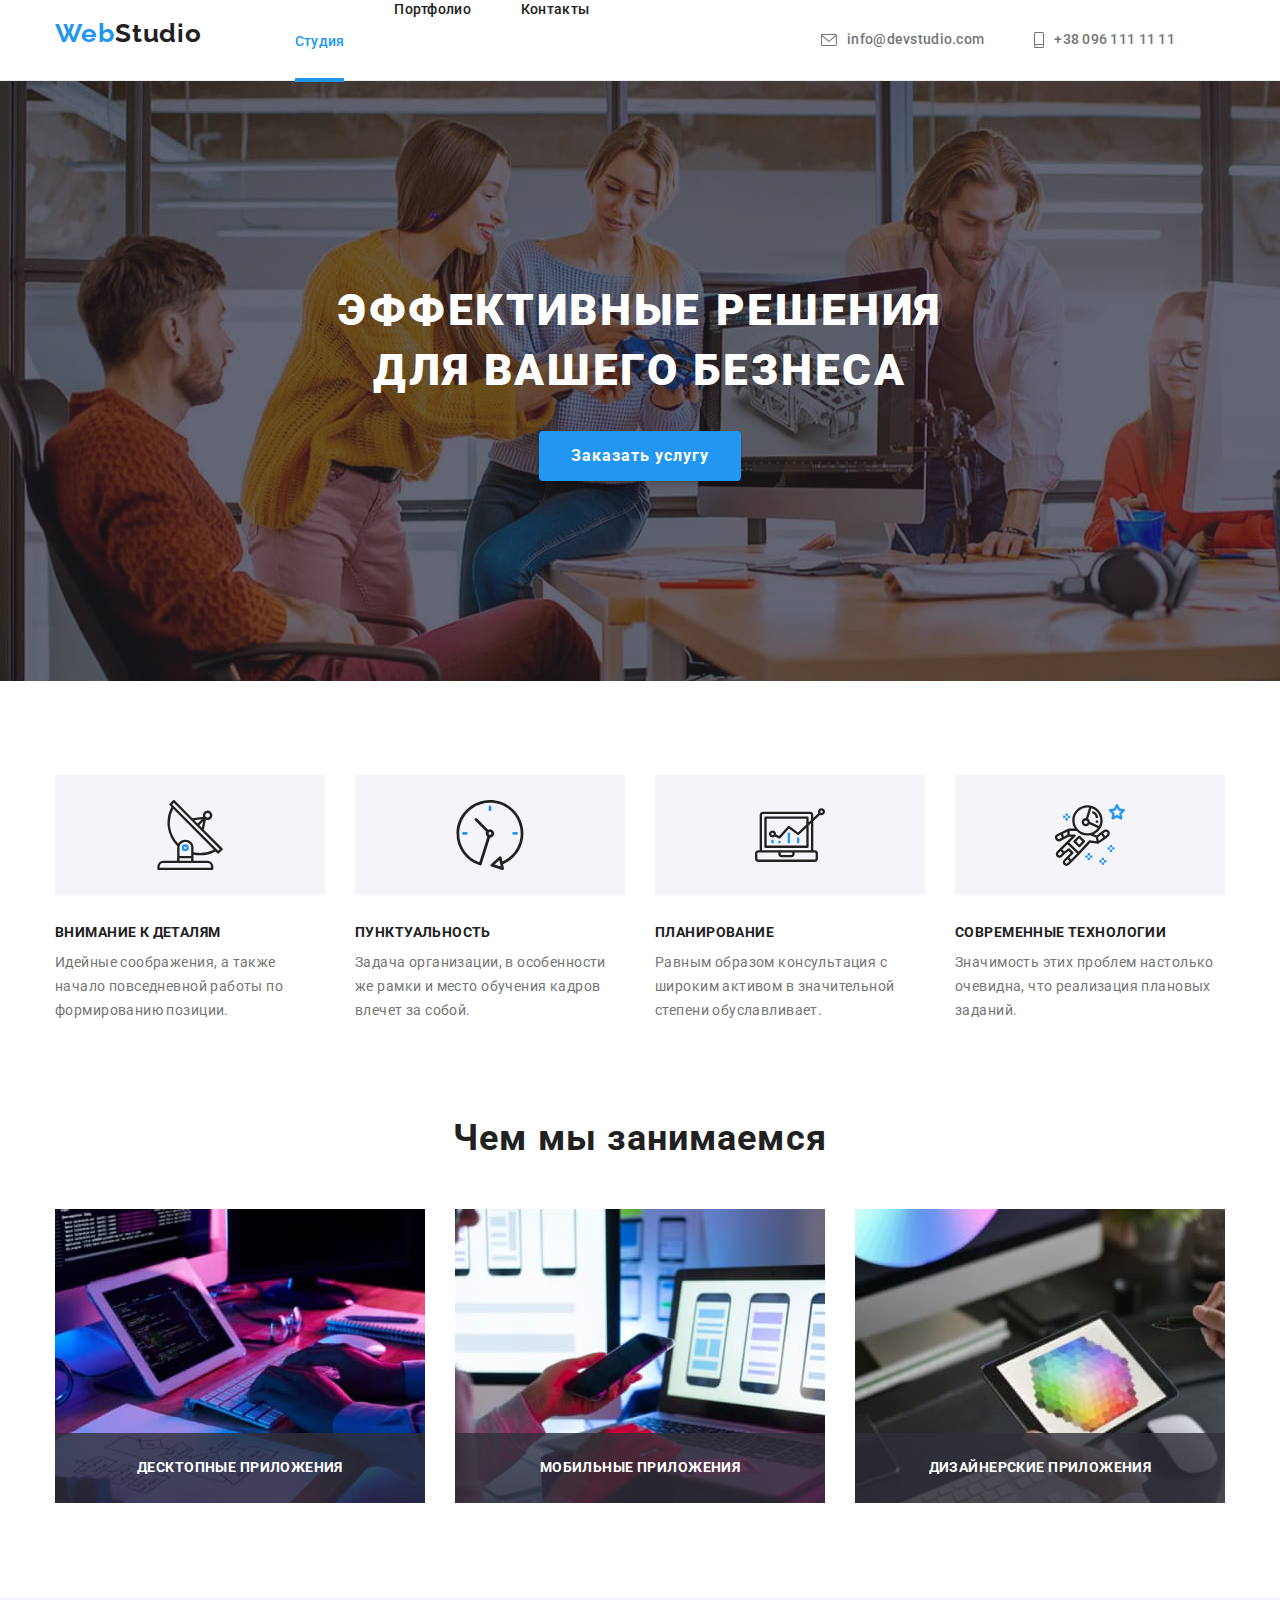
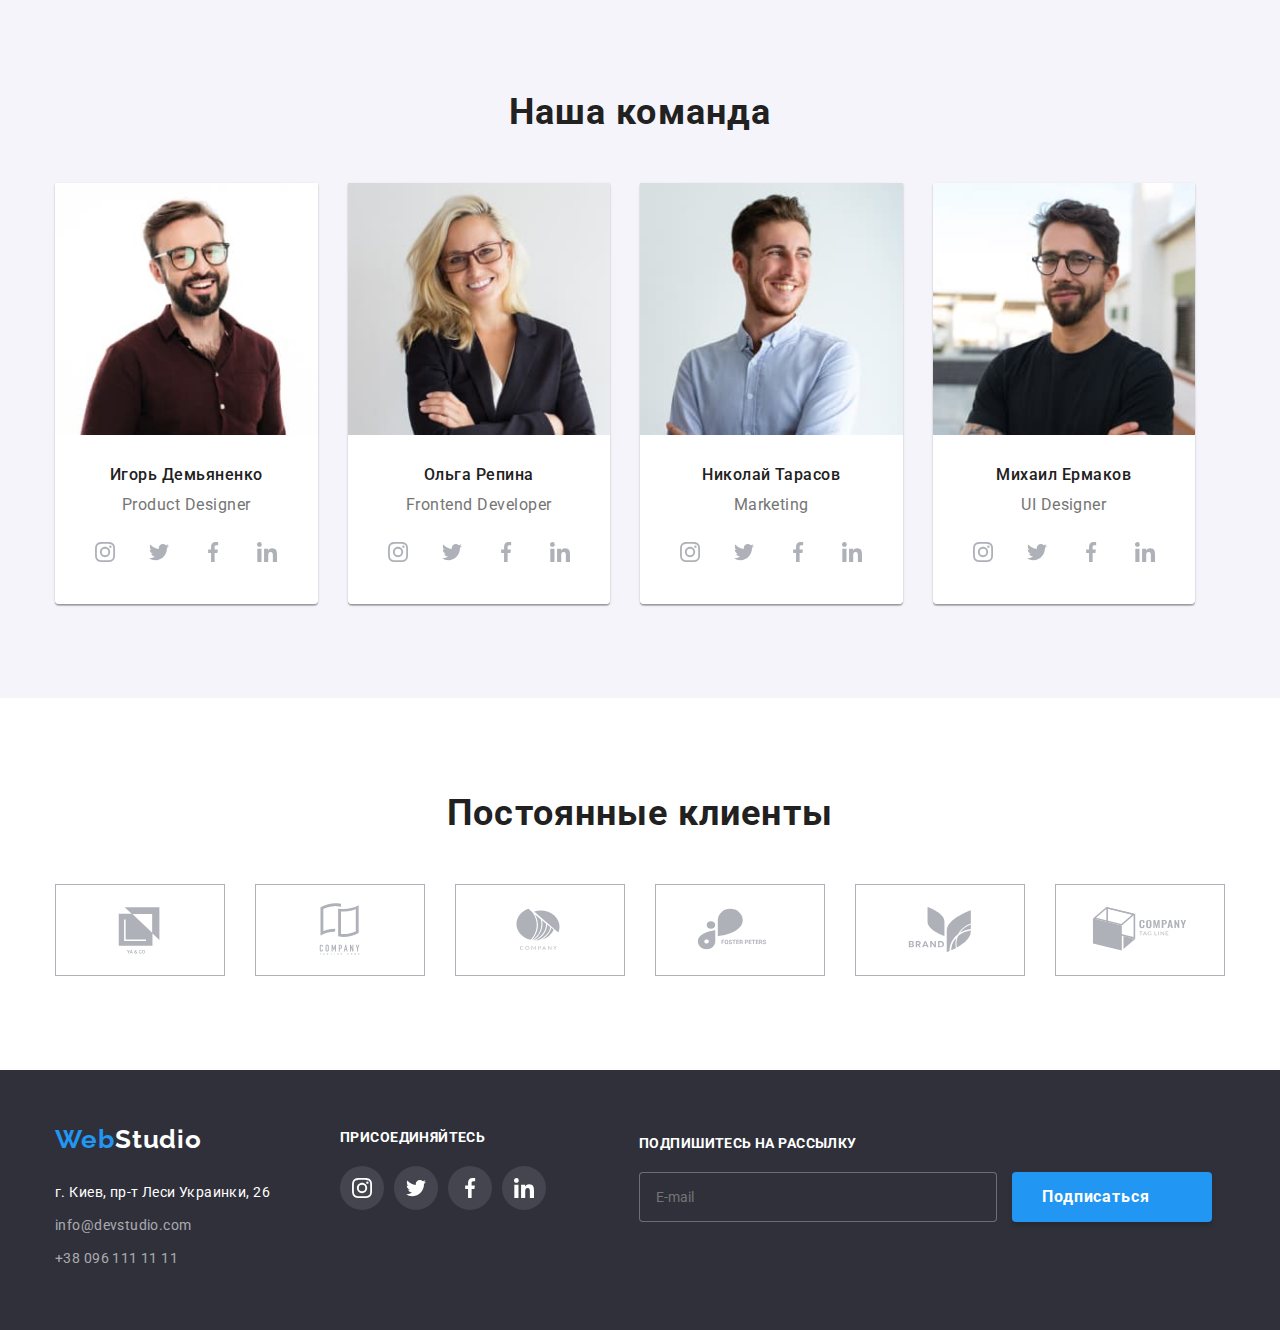
==== commit 15232a28: "1" ====
--- a/index.html
+++ b/index.html
@@ -598,45 +598,49 @@
         </div>
         </div> 
 
-  <div class="container__menu" id="container__menu" data-menu>
-
-
-    <ul class="list nav__list-menu">
-        <li class="nav__item-menu"> <a href="" class="link-current"> Студия </a> </li> 
-        <li class="nav__item-menu"> <a href="./portfolio.html" class="nav__link"> Портфолио </a> </li>
-        <li class="nav__item-menu"> <a href="" class="nav__link"> Контакты </a> </li>
-    </ul>   
-
-    <ul class="list menu__contacts">
-  
-        <li class="menu__item"><a href="tel:+380961111111"  class="contacts__tel">
-       +38 096 111 11 11</a> </li>
-
-       <li class="menu__item"><a href="mailto:info@devstudio.com"  class="contacts__mail">
-        info@devstudio.com </a></li> 
-          </ul>   
-
-          
-          <ul class="list mobile">
-            <li class="mobile__item">
-                <a class="link mobile__link" href="" aria-label="icon-instagram"
-                 target="_blank" rel="noopener noreferrer">Instagram</a>
-            </li>
-            <li class="link mobile__item">
-                <a class="mobile__link" href="" aria-label="icon-twitter" 
-                 target="_blank" rel="noopener noreferrer">Twitter</a>
-            </li>
-            <li class="link mobile__item">
-                <a class="mobile__link" href="" aria-label="icon-facebook"
-                 target="_blank" rel="noopener noreferrer">Facebook</a>
-            </li>
-            <li class="link mobile__item">
-                <a class="mobile__link" href="" aria-label="icon-linkedin" 
-                 target="_blank" rel="noopener noreferrer">Linkedin</a>
-            </li>
-        </ul> 
-
-  </div>
+
+        <div class="menu__overlay is-open">
+            <div class="container__menu" id="container__menu" data-menu>
+
+
+                <ul class="list nav__list-menu">
+                    <li class="nav__item-menu"> <a href="" class="link-current"> Студия </a> </li> 
+                    <li class="nav__item-menu"> <a href="./portfolio.html" class="nav__link"> Портфолио </a> </li>
+                    <li class="nav__item-menu"> <a href="" class="nav__link"> Контакты </a> </li>
+                </ul>   
+            
+                <ul class="list menu__contacts">
+              
+                    <li class="menu__item"><a href="tel:+380961111111"  class="contacts__tel">
+                   +38 096 111 11 11</a> </li>
+            
+                   <li class="menu__item"><a href="mailto:info@devstudio.com"  class="contacts__mail">
+                    info@devstudio.com </a></li> 
+                      </ul>   
+            
+                      
+                      <ul class="list mobile">
+                        <li class="mobile__item">
+                            <a class="link mobile__link" href="" aria-label="icon-instagram"
+                             target="_blank" rel="noopener noreferrer">Instagram</a>
+                        </li>
+                        <li class="link mobile__item">
+                            <a class="mobile__link" href="" aria-label="icon-twitter" 
+                             target="_blank" rel="noopener noreferrer">Twitter</a>
+                        </li>
+                        <li class="link mobile__item">
+                            <a class="mobile__link" href="" aria-label="icon-facebook"
+                             target="_blank" rel="noopener noreferrer">Facebook</a>
+                        </li>
+                        <li class="link mobile__item">
+                            <a class="mobile__link" href="" aria-label="icon-linkedin" 
+                             target="_blank" rel="noopener noreferrer">Linkedin</a>
+                        </li>
+                    </ul> 
+            
+              </div>
+        </div>
+ 
 
  
         <script src="./js/modal.js"></script>  
--- a/css/main.min.css
+++ b/css/main.min.css
@@ -1,2 +1,2 @@
-:root{--main-font: 'Roboto', sans-serif ;--secondary-font: 'Raleway', sans-serif;--main-font-color: rgba(117, 117, 117, 1);--title-font: rgba(33, 33, 33, 1);--background-header: rgba(255, 255, 255, 1);--background-team: rgba(245, 244, 250, 1);--background-footer: rgba(47, 48, 58, 1);--button-link-color: rgba(33, 150, 243, 1);--button-link-hover: rgba(24, 140, 232, 1);--footer-contacts: rgba(255, 255, 255, 0.6);--icons-color: rgba(175, 177, 184, 1);--сubic: cubic-bezier(0.4, 0, 0.2, 1)}.visually-hidden{position:absolute;white-space:nowrap;width:1px;height:1px;overflow:hidden;border:0;padding:0;clip:rect(0 0 0 0);clip-path:inset(50%);margin:-1px}body{font-family:var(--main-font);color:var(--main-font-color);background-color:var(--background-header)}ul{padding-inline-start:0;margin-block-end:0;margin-block-start:0}.container{max-width:1200px;padding-left:15px;padding-right:15px;margin-left:auto;margin-right:auto}@media screen and (min-width: 480px){.container{max-width:480px}}@media screen and (min-width: 768px){.container{max-width:768px}}@media screen and (min-width: 1200px){.container{max-width:1200px}}h1,h2,h3{margin-top:0;margin-block-end:0;margin-block-start:0}img{display:block;max-width:100%;height:auto}.list{list-style:none}.button{border-radius:4px;border:0;cursor:pointer;font-size:16px;transition-property:background;transition-duration:250ms;transition-timing-function:var(--сubic)}.communication{display:flex;justify-content:center;align-items:center;padding-inline-start:0}.header{font-weight:500;font-size:14px;line-height:1.14;border-bottom:1px solid #ececec;background-color:var(--background-header)}.container__header{display:flex;align-items:center}@media screen and (max-width: 767px){.container__header{display:block;max-width:767px}}@media screen and (min-width: 768px){.container__header{max-width:1200px}}@media screen and (min-width: 1200px){.container__header{max-width:1200px}}.logo{font-family:var(--secondary-font);font-weight:700;font-size:26px;line-height:0.72;letter-spacing:0.03em;text-decoration:none}@media screen and (max-width: 479px){.logo{font-size:24px;line-height:1.67}}.web{display:inline-block;min-width:60px;height:31px;color:var(--button-link-color)}.studio{display:inline-block;min-width:85px;height:31px;margin:0}.nav__btn{position:relative;min-width:40px;height:40px;padding:0;margin-top:10px;margin-bottom:10px;margin-left:auto;border:none;background-color:transparent;z-index:1}.nav__btn .nav-icon__close{display:none}.nav__btn.is-active .nav-icon__close{display:block}.nav__btn.is-active .nav-icon__open{display:none}.nav__btn:hover .nav-icon__close,.nav__btn:focus .nav-icon__close{fill:var(--button-link-color)}.nav__btn:hover .nav-icon__open,.nav__btn:focus .nav-icon__open{fill:var(--button-link-color)}@media screen and (min-width: 767px){.nav__btn{display:none}}.nav{display:flex;align-items:center}.logo__nav{padding-top:24px;padding-bottom:25px;margin-right:93px}.studio__nav{color:var(--title-font)}.nav__list{display:flex;padding:0;margin:0}@media screen and (max-width: 767px){.nav__list{display:none}}.nav__item{padding:0;margin-right:50px}.nav-list .nav-list-item:last-child{margin-right:0}.nav__item-menu{font-size:40px;font-weight:500;line-height:1.18;letter-spacing:0.02em;text-align:left}.nav__link{display:block;padding:32px 0;color:var(--title-font);letter-spacing:0.02em;text-decoration:none;transition-property:color;transition-duration:250ms;transition-timing-function:var(--сubic)}@media screen and (max-width: 767px){.nav__link{padding-top:0;padding-left:40px}}.nav__link:hover,.nav__link:focus{color:var(--button-link-color)}.link-current{position:relative;display:block;padding:32px 0 28px 0;color:var(--button-link-color);letter-spacing:0.02em;text-decoration:none}@media screen and (max-width: 767px){.link-current{margin-bottom:35px;margin-top:48px;margin-left:40px;padding:0}}.link-current::after{position:absolute;top:100%;right:0;content:"";width:100%;height:4px;background-color:var(--button-link-color)}@media screen and (max-width: 767px){.link-current::after{display:none}}.contacts{display:flex;padding:0;margin-left:auto;margin-top:0;margin-bottom:0;align-items:center;justify-content:center}@media screen and (max-width: 767px){.contacts{display:none}}@media screen and (min-width: 768px) and (max-width: 1199px){.contacts{display:block}}.contacts__item{margin-right:50px}@media screen and (max-width: 767px){.contacts__item{margin-bottom:32px;margin-right:0}}@media screen and (min-width: 768px) and (max-width: 1199px){.contacts__item{margin-right:0;margin-bottom:10px}}.contacts .contacts-item:last-child{margin-right:0}.contacts__mail{display:flex;align-items:center;height:16px;color:var(--main-font-color);letter-spacing:0.02em;text-decoration:none;transition-property:color;transition-duration:250ms;transition-timing-function:var(--сubic)}@media screen and (max-width: 767px){.contacts__mail{font-size:24px;font-weight:500;line-height:1.17;color:var(--main-font-color)}}@media screen and (min-width: 768px) and (max-width: 1199px){.contacts__mail{font-size:12px;line-height:1.17;text-align:left;margin-bottom:10px}}.contacts__mail:hover,.contacts__mail:focus{color:var(--button-link-color)}.contacts__tel{display:flex;align-items:center;color:var(--main-font-color);letter-spacing:0.02em;text-decoration:none;height:16px;transition-property:color;transition-duration:250ms;transition-timing-function:var(--сubic)}@media screen and (max-width: 767px){.contacts__tel{font-size:34px;line-height:1.17;color:var(--button-link-color)}}@media screen and (min-width: 768px) and (max-width: 1199px){.contacts__tel{display:flex;align-items:center;font-size:12px}}.contacts__tel:hover,.contacts__tel:focus{color:var(--button-link-color)}.contacts-icon{margin-right:10px;fill:currentColor}.hero{padding-top:200px;padding-bottom:200px;text-align:center;max-width:1600px;margin-left:auto;margin-right:auto;background-color:var(--background-footer);background-size:cover;background-repeat:no-repeat;background-position:center}@media screen and (max-width: 767px){.hero{background:linear-gradient(rgba(47,48,58,0.4), rgba(47,48,58,0.4)),url("../images/mobile/img.header-480.jpg")}}@media screen and (max-width: 767px) and (min-device-pixel-ratio: 2), screen and (max-width: 767px) and (min-resolution: 192dpi), screen and (max-width: 767px) and (min-resolution: 2dppx){.hero{background-image:linear-gradient(rgba(47,48,58,0.4), rgba(47,48,58,0.4)),url("../images/mobile/img.header-960.jpg")}}@media screen and (min-width: 768px) and (max-width: 1199px){.hero{background:linear-gradient(rgba(47,48,58,0.4), rgba(47,48,58,0.4)),url("../images/table/img.header-768.jpg")}}@media screen and (min-width: 768px) and (max-width: 1199px) and (min-device-pixel-ratio: 2), screen and (min-width: 768px) and (max-width: 1199px) and (min-resolution: 192dpi), screen and (min-width: 768px) and (max-width: 1199px) and (min-resolution: 2dppx){.hero{background-image:linear-gradient(rgba(47,48,58,0.4), rgba(47,48,58,0.4)),url("../images/table/img.header-1536.jpg")}}@media screen and (min-width: 1200px){.hero{background:linear-gradient(rgba(47,48,58,0.4), rgba(47,48,58,0.4)),url("../images/desktop/img.header-1600.jpg")}}@media screen and (min-width: 1200px) and (min-device-pixel-ratio: 2), screen and (min-width: 1200px) and (min-resolution: 192dpi), screen and (min-width: 1200px) and (min-resolution: 2dppx){.hero{background-image:linear-gradient(rgba(47,48,58,0.4), rgba(47,48,58,0.4)),url("../images/desktop/img.header-3200.jpg")}}.hero__title{max-width:696px;margin-left:auto;margin-right:auto;margin-bottom:30px;font-weight:900;font-size:44px;line-height:1.36;letter-spacing:0.06em;color:var(--background-header)}@media screen and (max-width: 480px){.hero__title{font-size:26px;line-height:1.62;display:block;max-width:360px}}@media screen and (min-width: 480px) and (max-width: 768px){.hero__title{font-size:26px;line-height:1.62;max-width:360px}}.hero__button{display:inline-block;padding:10px 32px;min-width:201px;font-weight:700;line-height:1.88;letter-spacing:0.06em;background-color:var(--button-link-color);color:var(--background-header);box-shadow:0px 4px 4px 0px rgba(0,0,0,0.15)}.hero__button:hover,.hero__button:focus{background-color:var(--button-link-hover)}.peculiarities{padding-top:94px;padding-bottom:94px}@media screen and (max-width: 1199px){.peculiarities{padding-top:60px;padding-bottom:60px}}.peculiarities__title{margin-bottom:10px;font-weight:700;font-size:14px;line-height:1.14;letter-spacing:0.03em;color:var(--title-font)}@media screen and (max-width: 767px){.peculiarities__title{text-align:center}}.peculiarities__list{display:flex;padding:0;margin:0}@media screen and (max-width: 767px){.peculiarities__list{display:block}}@media screen and (min-width: 768px) and (max-width: 1199px){.peculiarities__list{display:flex;flex-wrap:wrap;justify-content:center}}.peculiarities__item{margin-right:30px}@media screen and (max-width: 479px){.peculiarities__item{margin-left:auto;margin-right:auto}}@media screen and (min-width: 480px) and (max-width: 767px){.peculiarities__item{margin-right:auto;margin-left:auto;margin-bottom:30px}}@media screen and (min-width: 768px) and (max-width: 1199px){.peculiarities__item{max-width:354px;margin-right:30px;margin-bottom:30px}.peculiarities__item:nth-child(2n){margin-right:0}.peculiarities__item:nth-last-child(-n+2){margin-bottom:0}}@media screen and (min-width: 768px) and (max-width: 1199px) and (min-width: 1200px){.peculiarities__item .peculiarities__list .peculiarities__item:last-child{margin-right:0;width:270px}}.peculiarities__container{display:flex;align-items:center;justify-content:center;height:120px;background-color:#f5f4fa;margin-bottom:30px;color:var(--title-font)}@media screen and (max-width: 479px){.peculiarities__container{max-width:450px;margin-left:auto;margin-right:auto}}@media screen and (min-width: 480px) and (max-width: 767px){.peculiarities__container{min-width:450px;margin-left:auto;margin-right:auto}}@media screen and (min-width: 768px) and (max-width: 1199px){.peculiarities__container{max-width:354px}}@media screen and (min-width: 1200px){.peculiarities__container{width:270px}}.peculiarities__text{display:inline-block;margin:0;font-size:14px;line-height:1.71;letter-spacing:0.03em;color:var(--main-font-color)}.services{display:none;padding-top:0px;padding-bottom:94px;margin:0 auto;text-align:center}@media screen and (min-width: 1200px){.services{display:block}}.services__title{margin-left:auto;margin-right:auto;margin-bottom:50px;font-weight:700;font-size:36px;line-height:1.17;letter-spacing:0.03em;color:var(--title-font)}.services__list{display:flex;padding:0;margin-block-start:0;margin-block-end:0;padding-inline-start:0}.services__item{position:relative;width:370px;margin-right:30px}.services__describe{position:absolute;bottom:0;left:0;width:100%;padding-top:27px;padding-bottom:27px;font-size:14px;line-height:1.14;font-weight:700;letter-spacing:0.03em;color:var(--background-header);background-color:rgba(47,48,58,0.8)}.services__list .services__item:last-child{margin-right:0}.team{padding-top:94px;padding-bottom:94px;background-color:var(--background-team);text-align:center}@media screen and (max-width: 1199px){.team{padding-top:60px;padding-bottom:60px}}.team__title{margin-left:auto;margin-right:auto;margin-bottom:50px;font-weight:700;font-size:36px;line-height:1.17;letter-spacing:0.03em;color:var(--title-font)}@media screen and (max-width: 1199px){.team__title{font-size:28px;font-weight:700;line-height:1.18;margin-bottom:30px}}.team__list{padding-left:0;margin-top:0;margin-bottom:0;margin-right:0;text-align:center}@media screen and (max-width: 767px){.team__list{display:block;margin-left:auto;margin-right:auto}}@media screen and (min-width: 768px) and (max-width: 1199px){.team__list{display:flex;flex-wrap:wrap;justify-content:center}}@media screen and (min-width: 1200px){.team__list{display:flex}}.team__item{margin-right:30px;box-shadow:0px 2px 1px 0px rgba(0,0,0,0.2),0px 1px 1px 0px rgba(0,0,0,0.14),0px 1px 3px 0px rgba(0,0,0,0.12);border-radius:0 0 4px 4px}@media screen and (max-width: 767px){.team__item{margin-right:auto;margin-left:auto;margin-bottom:30px}.team__item:last-child{margin-bottom:0}}@media screen and (min-width: 767px) and (max-width: 1199px){.team__item{margin-bottom:30px}.team__item:nth-child(2n){margin-right:0}}@media screen and (min-width: 1200px){.team__item{width:270px}}@media screen and (min-width: 480px) and (max-width: 767px){.team__photo{min-width:450px}}@media screen and (min-width: 768px) and (max-width: 1199px){.team__photo{min-width:354px}}.card{padding-top:30px;padding-bottom:30px;background-color:var(--background-header);border-radius:0 0 4px 4px}@media screen and (max-width: 767px){.card{max-width:450px}}.card__title{display:inline-block;margin-top:0;margin-bottom:10px;font-weight:500;font-size:16px;line-height:1.19;letter-spacing:0.03em;color:var(--title-font);text-align:center}.card__text{margin-top:0;margin-bottom:16px;font-size:16px;line-height:1.19;letter-spacing:0.03em;color:var(--main-font-color)}.communication__item{margin-right:10px;border-radius:50%;width:44px;height:44px}.communication__item:last-child{margin-right:0}.communication__link{display:flex;justify-content:center;align-items:center;width:100%;height:100%;border-radius:50%;transition-property:color, background;transition-duration:250ms;transition-timing-function:var(--сubic)}.team-communication__link{color:var(--icons-color);background-color:var(--background-header)}.team-communication__link:hover,.team-communication__link:focus{color:var(--background-header);background-color:var(--button-link-color)}.communication__icon{fill:currentColor}.communication__link--dark{color:var(--background-header);background-color:rgba(255,255,255,0.1)}.communication__link--dark:hover,.communication__link--dark:focus{background-color:var(--button-link-color)}.communication__icon--dark{fill:currentColor}.clients{padding-top:94px;padding-bottom:94px;text-align:center}@media screen and (max-width: 1199px){.clients{padding-top:60px;padding-bottom:60px}}.clients__title{font-size:36px;font-weight:700;line-height:1.17;letter-spacing:0.03em;color:var(--title-font);margin-bottom:50px}@media screen and (max-width: 1199px){.clients__title{font-size:28px;line-height:1.18;text-align:center;margin-bottom:30px}}.clients__list{display:flex;justify-content:center;list-style:none;margin-top:0;margin-bottom:0;margin-left:auto;margin-right:auto}@media screen and (max-width: 479px){.clients__list{flex-wrap:wrap}}@media screen and (max-width: 1199px){.clients__list{flex-wrap:wrap}}.clients__item{margin-right:30px;height:92px;border-color:var(--icons-color);border-radius:4px}@media screen and (max-width: 479px){.clients__item{max-width:210px;margin-bottom:30px}.clients__item:nth-child(2n){margin-right:0}}@media screen and (min-width: 480px) and (max-width: 767px){.clients__item{margin-bottom:30px;min-width:210px}.clients__item:nth-child(2n){margin-right:0}}@media screen and (min-width: 768px) and (max-width: 1199px){.clients__item{margin-bottom:30px;min-width:226px}.clients__item:nth-child(3n){margin-right:0}.clients__item:nth-last-child(-n+3){margin-bottom:0}}@media screen and (min-width: 1200px){.clients__item{width:170px;margin-right:30px}.clients__item:nth-child(6){margin-right:0}}.clients__link{display:flex;justify-content:center;align-items:center;width:100%;height:100%;color:var(--icons-color);border:solid 1px;transition-property:color;transition-duration:250ms;transition-timing-function:var(--сubic)}.clients__link:hover,.clients__link:focus{color:var(--button-link-color)}.clients__icon{fill:currentColor}.footer{margin:0 auto;padding-top:60px;padding-bottom:60px;background-color:var(--background-footer);font-size:14px;line-height:1.71;letter-spacing:0.03em}.footer__container{display:flex}@media screen and (max-width: 767px){.footer__container{flex-direction:column;align-items:center;justify-content:center}}@media screen and (min-width: 768px) and (max-width: 1199px){.footer__container{display:block;text-align:center}}@media screen and (min-width: 1200px){.footer__container{align-items:baseline}}.container__common{display:flex}@media screen and (max-width: 767px){.container__common{flex-direction:column}}@media screen and (min-width: 768px) and (max-width: 1199px){.container__common{justify-content:space-between;margin-bottom:60px;margin-left:80px;margin-right:80px}}.container__address{display:block}@media screen and (max-width: 767px){.container__address{text-align:center}}.logo__address{display:inline-block;padding:0;margin-bottom:20px}.address__studio{color:var(--background-header)}.address{font-style:normal;color:var(--background-header)}.address__direction{display:inline-block;margin-top:0;margin-bottom:8px;margin-block-start:0;margin-block-end:0}@media screen and (min-width: 768px){.address__direction{margin-bottom:9px}}.address__list{padding-left:0;margin-top:0%;margin-bottom:0%;list-style:none}.address__item{margin-top:0;margin-bottom:9px}@media screen and (max-width: 767px){.address__item{margin-bottom:8px}}.address__item:last-child{margin-bottom:0}.address__item:last-child{margin-bottom:0}.address__contact{display:block;padding:0;text-decoration:none;color:var(--footer-contacts);transition-property:color;transition-duration:250ms;transition-timing-function:var(--сubic)}.address__contact:hover,.address__contact:focus{color:var(--button-link-color)}.connect{margin-left:70px}@media screen and (max-width: 767px){.connect{margin-left:0;text-align:center}}.connect__title{display:block;color:var(--background-header);font-size:14px;line-height:1.14;font-weight:700;margin-top:0;margin-bottom:20px}@media screen and (max-width: 767px){.connect__title{margin-top:60px;margin-bottom:20px}}.subscribe{margin-left:0}@media screen and (max-width: 767px){.subscribe{text-align:center}}@media screen and (min-width: 1200px){.subscribe{margin-left:93px}}.subscribe__call{display:block;color:var(--background-header);line-height:1.14;font-weight:700;margin-top:0;margin-bottom:20px}@media screen and (max-width: 767px){.subscribe__call{margin-top:60px;margin-bottom:20px}}.subscribe__field{height:50px;border:1px solid rgba(255,255,255,0.3);border-radius:4px;background-color:var(--background-footer);padding:15px 16px;color:var(--footer-contacts);outline:transparent;transition-duration:250ms;transition-timing-function:var(--сubic)}@media screen and (max-width: 479px){.subscribe__field{max-width:358px;display:block;margin-bottom:20px;margin-left:auto;margin-right:auto}}@media screen and (min-width: 480px) and (max-width: 767px){.subscribe__field{min-width:358px;display:block;margin-bottom:20px;margin-left:auto;margin-right:auto}}@media screen and (min-width: 768px) and (max-width: 1199px){.subscribe__field{min-width:450px;display:block;margin-bottom:20px;margin-left:auto;margin-right:auto}}@media screen and (min-width: 1200px){.subscribe__field{width:358px}}.subscribe__field:hover,.subscribe__field:focus{border-color:var(--button-link-color)}.submit{min-width:200px;padding:10px 62px 10px 29px;margin-left:0;font-weight:700;line-height:1.88;letter-spacing:0.06em;background-color:var(--button-link-color);color:var(--background-header);box-shadow:0px 4px 4px 0px rgba(0,0,0,0.15)}@media screen and (min-width: 1200px){.submit{margin-left:12px}}.submit:hover,.submit:focus{background-color:var(--button-link-hover)}.submit__icon{position:absolute;top:0;right:0;margin-top:13px;margin-right:28px;fill:var(--background-header)}.backdrop{position:fixed;top:0;left:0;width:100%;height:100%;background-color:rgba(0,0,0,0.2);opacity:1;pointer-events:initial;visibility:visible;transition:opacity 250ms var(--сubic);z-index:10}.backdrop.is-hidden{opacity:0;pointer-events:none}.modal{position:absolute;top:50%;left:50%;transform:translate(-50%, -50%) scale(1);transition:transform 250ms var(--сubic);padding:40px 40px 40px 41px;border:1px;border-color:rgba(0,0,0,0.1);border-radius:4px;background-color:var(--background-header);box-shadow:0px 2px 1px 0px rgba(0,0,0,0.2);box-shadow:0px 1px 1px 0px rgba(0,0,0,0.14);box-shadow:0px 1px 3px 0px rgba(0,0,0,0.12)}@media screen and (max-width: 767px){.modal{max-width:450px;height:auto}}@media screen and (min-width: 768px) and (max-width: 1199px){.modal{max-width:450px;height:609px}}@media screen and (min-width: 1200px){.modal{width:528px;height:581px}}.backdrop.is-hidden .modal{transform:translate(-50%, -50%) scale(0.4);transition:transform 250ms var(--сubic)}.close{display:flex;justify-content:center;align-items:center;position:absolute;top:8px;right:8px;padding:0;width:30px;height:30px;border-radius:50%;border:1px solid;border-color:rgba(0,0,0,0.1);cursor:pointer;background-color:var(--background-header);transition-duration:250ms;transition-timing-function:var(--сubic)}.close:hover .close__icon,.close:focus .close__icon{fill:var(--button-link-color)}.close__icon{position:absolute;transition-duration:250ms;transition-timing-function:var(--сubic)}@media screen and (max-width: 479px){.application{max-width:370px}}@media screen and (min-width: 480px) and (max-width: 1199px){.application{min-width:370px}}@media screen and (min-width: 1200px){.application{min-width:448px}}.application__title{display:inline-block;color:var(--title-font);font-size:20px;font-weight:700;line-height:1.15;letter-spacing:0.03em;text-align:center;margin-bottom:12px}.application__field{display:flex;flex-direction:column;font-size:12px;line-height:1.17;letter-spacing:0.01em}.application__label{margin-bottom:4px}.application__input{margin:0;padding:12px 15px 12px 42px;border:1px solid;border-color:rgba(33,33,33,0.2);border-radius:4px;outline:transparent}@media screen and (max-width: 479px){.application__input{max-width:370px}}@media screen and (min-width: 480px) and (max-width: 1199px){.application__input{min-width:370px}}@media screen and (min-width: 1200px){.application__input{min-width:448px}}.application__input:hover,.application__input:focus-within{border-color:var(--button-link-color)}.application__input:hover+.application__icon,.application__input:focus-within+.application__icon{fill:var(--button-link-color)}.icon-box{position:relative;margin-bottom:10px}@media screen and (max-width: 479px){.icon-box{max-width:370px}}@media screen and (min-width: 480px) and (max-width: 1199px){.icon-box{min-width:370px}}@media screen and (min-width: 1200px){.icon-box{min-width:448px}}.application__icon{position:absolute;left:0;top:0;margin-left:12px;margin-top:11px;margin-bottom:11px;fill:var(--title-font);transition-duration:250ms;transition-timing-function:var(--сubic)}input[type="checkbox"]{margin-right:8px}.comment{padding:12px 16px;margin:0;margin-bottom:20px;border:1px solid;border-radius:4px;resize:none;font-size:12px;line-height:1.17;letter-spacing:0.01em;border-color:rgba(33,33,33,0.2);transition-duration:250ms;transition-timing-function:var(--сubic);outline:none}.comment:hover,.comment:focus-within{border-color:var(--button-link-color)}.comment::placeholder{font-size:12px;line-height:1.17;letter-spacing:0.01em}.agree{display:flex;justify-content:center;align-items:center;line-height:1.71;letter-spacing:0.03em;font-size:14px}@media screen and (max-width: 479px){.agree{display:block}}@media screen and (max-width: 1199px){.agree{line-height:1.67;letter-spacing:0.03em;font-size:12px}}.checkbox{position:absolute;white-space:nowrap;width:1px;height:1px;overflow:hidden;border:0;padding:0;clip:rect(0 0 0 0);clip-path:inset(50%);margin:-1px}.checkbox:checked+.span-box{background-color:var(--button-link-color);background-size:contain;background-origin:border-box;border-color:var(--button-link-color)}.span-box{display:inline-block;position:relative;border:solid 2px var(--title-font);border-radius:2px;height:17px;width:17px;margin-top:4px;margin-bottom:4px;margin-right:8px}@media screen and (max-width: 479px){.span-box{margin-bottom:0}}.checkbox__icon{position:absolute;left:-1px;top:-1px}.application__link{display:inline-block;margin-left:5px;color:var(--button-link-color);line-height:1.71;letter-spacing:0.03em;font-size:14px}@media screen and (max-width: 1199px){.application__link{line-height:1.67;letter-spacing:0.03em;font-size:12px}}.application__link:hover,.application__link:focus{color:var(--button-link-hover);transition-duration:250ms;transition-timing-function:var(--сubic)}.send{display:block;min-width:200px;padding:10px 55px 10px 56px;margin-top:30px;margin-left:auto;margin-right:auto;font-weight:700;line-height:1.88;letter-spacing:0.06em;background-color:var(--button-link-color);color:var(--background-header);box-shadow:0px 4px 4px 0px rgba(0,0,0,0.15)}.send:hover,.send:focus{background-color:var(--button-link-hover)}.filters__list{display:flex;justify-content:center;margin-block-start:0;margin-block-end:0;margin-bottom:50px;list-style:none;padding:0;padding-inline-start:0}@media screen and (max-width: 767px){.filters__list{flex-wrap:wrap;justify-content:flex-start;margin-bottom:40px}}.filters__item{margin-right:8px}@media screen and (max-width: 767px){.filters__item{margin-bottom:15px}.filters__item:nth-last-child(-n+2){margin-bottom:0}}.filters__list .filters__item:last-child{margin-right:0}.filters__button{padding:6px 22px;background-color:var(--background-team);color:var(--title-font);font-weight:500;line-height:1.63;letter-spacing:0.03em;box-shadow:none}.filters__button:hover,.filters__button:focus{background-color:var(--button-link-color);color:var(--background-header);box-shadow:0px 2px 2px 0px rgba(0,0,0,0.12),0px 1px 2px 0px rgba(0,0,0,0.08),0px 3px 1px 0px rgba(0,0,0,0.1)}.portfolio{background-color:var(--background-color);padding-top:94px;padding-bottom:94px}@media screen and (max-width: 1199px){.portfolio{padding-top:60px;padding-bottom:60px}}.portfolio__list{display:flex;flex-wrap:wrap;justify-content:space-between;padding-left:0;margin:0}.portfolio__item{margin-bottom:30px}@media screen and (max-width: 479px){.portfolio__item{max-width:450px;margin-left:auto;margin-right:auto}}@media screen and (min-width: 480px) and (max-width: 767px){.portfolio__item{min-width:450px;margin-left:auto;margin-right:auto}.portfolio__item:last-child{margin-bottom:0}}@media screen and (min-width: 768px) and (max-width: 1199px){.portfolio__item{max-width:354px;margin-right:30px}.portfolio__item:nth-last-child(-n+2){margin-bottom:0}.portfolio__item:nth-child(2n){margin-right:0}}@media screen and (min-width: 1200px){.portfolio__item{min-width:370px}.portfolio__item .portfolio__item:nth-child(3n){margin-right:0}.portfolio__item .portfolio__item:nth-last-child(-n+3){margin-bottom:0}}.portfolio__item:hover .thumb__description{transform:translateY(0)}.portfolio__link{display:flex;flex-direction:column;height:100%;text-decoration:none;box-shadow:none;transition-property:box-shadow;transition-duration:250ms;transition-timing-function:var(--сubic)}.portfolio__link:hover{box-shadow:1px 4px 6px 0px rgba(0,0,0,0.16),0px 4px 4px 0px rgba(0,0,0,0.06),0px 1px 1px 0px rgba(0,0,0,0.12)}.portfolio__link:focus{color:var(--button-link-color)}.thumb{position:relative;overflow:hidden}@media screen and (max-width: 767px){.thumb__photo{max-width:450px}}@media screen and (min-width: 768px) and (max-width: 1199px){.thumb__photo{max-width:354px}}@media screen and (min-width: 1200px){.thumb__photo{max-width:370px}}.thumb__title{margin-bottom:4px;font-weight:700;font-size:18px;line-height:2;letter-spacing:0.06em;color:var(--title-font)}.thumb__text{margin-top:0;margin-bottom:0;font-size:16px;line-height:1.88;letter-spacing:0.03em;color:var(--main-font-color)}.thumb__description{position:absolute;left:0;top:0;padding:63px 24px;margin:0;margin-block-start:0;margin-block-end:0;font-size:18px;line-height:1.56;letter-spacing:0.03em;text-align:left;color:var(--background-header);background-color:rgba(33,150,243,0.9);transform:translateY(100%);transition-duration:250ms;transition-timing-function:var(--сubic)}.thumb__basis{flex-grow:1;padding-top:20px;padding-bottom:20px;padding-left:24px;padding-right:24px;border-bottom:1px solid #eee;border-left:1px solid #eee;border-right:1px solid #eee}@media screen and (max-width: 767px){.thumb__basis{max-width:450px}}@media screen and (min-width: 768px) and (max-width: 1199px){.thumb__basis{max-width:354px}}@media screen and (min-width: 1200px){.thumb__basis{max-width:370px}}.container__menu{position:fixed}@media screen and (max-width: 480px){.container__menu{position:absolute;right:0;top:0;width:100%;background-color:var(--background-header)}.container__menu.is-open{display:block}}@media screen and (max-width: 767px){.container__menu{display:none;position:absolute;right:0;top:0;width:100%;background-color:var(--background-header)}.container__menu.is-open{display:block}}@media screen and (min-width: 768px){.container__menu{display:none}}.menu__contacts{padding-top:302px}.menu__item{padding-bottom:32px;padding-left:40px}.mobile{display:flex;align-items:center;margin-top:64px;margin-bottom:40px;padding-left:40px}@media screen and (min-width: 768px){.mobile{display:none}}.mobile__item{padding-right:10px;padding-left:10px;border-right:1px solid rgba(33,33,33,0.2)}.mobile__item:last-child{border:none;padding-right:0}.mobile__item:nth-child(1){padding-left:0}.mobile__link{color:var(--button-link-color);font-size:18px;font-weight:500;line-height:1.22;letter-spacing:0.02em;text-decoration:none}
+:root{--main-font: 'Roboto', sans-serif ;--secondary-font: 'Raleway', sans-serif;--main-font-color: rgba(117, 117, 117, 1);--title-font: rgba(33, 33, 33, 1);--background-header: rgba(255, 255, 255, 1);--background-team: rgba(245, 244, 250, 1);--background-footer: rgba(47, 48, 58, 1);--button-link-color: rgba(33, 150, 243, 1);--button-link-hover: rgba(24, 140, 232, 1);--footer-contacts: rgba(255, 255, 255, 0.6);--icons-color: rgba(175, 177, 184, 1);--сubic: cubic-bezier(0.4, 0, 0.2, 1)}.visually-hidden{position:absolute;white-space:nowrap;width:1px;height:1px;overflow:hidden;border:0;padding:0;clip:rect(0 0 0 0);clip-path:inset(50%);margin:-1px}body{font-family:var(--main-font);color:var(--main-font-color);background-color:var(--background-header)}ul{padding-inline-start:0;margin-block-end:0;margin-block-start:0}.container{max-width:1200px;padding-left:15px;padding-right:15px;margin-left:auto;margin-right:auto}@media screen and (min-width: 480px){.container{max-width:480px}}@media screen and (min-width: 768px){.container{max-width:768px}}@media screen and (min-width: 1200px){.container{max-width:1200px}}h1,h2,h3{margin-top:0;margin-block-end:0;margin-block-start:0}img{display:block;max-width:100%;height:auto}.list{list-style:none}.button{border-radius:4px;border:0;cursor:pointer;font-size:16px;transition-property:background;transition-duration:250ms;transition-timing-function:var(--сubic)}.communication{display:flex;justify-content:center;align-items:center;padding-inline-start:0}.header{font-weight:500;font-size:14px;line-height:1.14;border-bottom:1px solid #ececec;background-color:var(--background-header)}.container__header{display:flex;align-items:center}@media screen and (max-width: 767px){.container__header{display:block;max-width:767px}}@media screen and (min-width: 768px){.container__header{max-width:1200px}}@media screen and (min-width: 1200px){.container__header{max-width:1200px}}.logo{font-family:var(--secondary-font);font-weight:700;font-size:26px;line-height:0.72;letter-spacing:0.03em;text-decoration:none}@media screen and (max-width: 479px){.logo{font-size:24px;line-height:1.67}}.web{display:inline-block;min-width:60px;height:31px;color:var(--button-link-color)}.studio{display:inline-block;min-width:85px;height:31px;margin:0}.nav__btn{position:relative;min-width:40px;height:40px;padding:0;margin-top:10px;margin-bottom:10px;margin-left:auto;border:none;background-color:transparent;z-index:1}.nav__btn.is-active .nav__icon{position:fixed;top:0;right:0;margin-top:10px;margin-right:10px}.nav__btn .nav-icon__close{display:none}.nav__btn.is-active .nav-icon__close{display:block}.nav__btn.is-active .nav-icon__open{display:none}.nav__btn:hover .nav-icon__close,.nav__btn:focus .nav-icon__close{fill:var(--button-link-color)}.nav__btn:hover .nav-icon__open,.nav__btn:focus .nav-icon__open{fill:var(--button-link-color)}@media screen and (min-width: 767px){.nav__btn{display:none}}.nav{display:flex;align-items:center}.logo__nav{padding-top:24px;padding-bottom:25px;margin-right:93px}.studio__nav{color:var(--title-font)}.nav__list{display:flex;padding:0;margin:0}@media screen and (max-width: 767px){.nav__list{display:none}}.nav__item{padding:0;margin-right:50px}.nav-list .nav-list-item:last-child{margin-right:0}.nav__item-menu{font-size:40px;font-weight:500;line-height:1.18;letter-spacing:0.02em;text-align:left;padding:32px 0}@media screen and (max-width: 767px){.nav__item-menu{padding-top:0}}.nav__link{display:block;color:var(--title-font);letter-spacing:0.02em;text-decoration:none;transition-property:color;transition-duration:250ms;transition-timing-function:var(--сubic)}@media screen and (max-width: 767px){.nav__link{padding-top:0}}.nav__link:hover,.nav__link:focus{color:var(--button-link-color)}.link-current{position:relative;display:block;padding:32px 0 28px 0;color:var(--button-link-color);letter-spacing:0.02em;text-decoration:none}@media screen and (max-width: 767px){.link-current{padding:0}}.link-current::after{position:absolute;top:100%;right:0;content:"";width:100%;height:4px;background-color:var(--button-link-color)}@media screen and (max-width: 767px){.link-current::after{display:none}}.contacts{display:flex;padding:0;margin-left:auto;margin-top:0;margin-bottom:0;align-items:center;justify-content:center}@media screen and (max-width: 767px){.contacts{display:none}}@media screen and (min-width: 768px) and (max-width: 1199px){.contacts{display:block}}.contacts__item{margin-right:50px}@media screen and (max-width: 767px){.contacts__item{margin-bottom:32px;margin-right:0}}@media screen and (min-width: 768px) and (max-width: 1199px){.contacts__item{margin-right:0;margin-bottom:10px}}.contacts .contacts-item:last-child{margin-right:0}.contacts__mail{display:flex;align-items:center;height:16px;color:var(--main-font-color);letter-spacing:0.02em;text-decoration:none;transition-property:color;transition-duration:250ms;transition-timing-function:var(--сubic)}@media screen and (max-width: 767px){.contacts__mail{font-size:24px;font-weight:500;line-height:1.17;color:var(--main-font-color)}}@media screen and (min-width: 768px) and (max-width: 1199px){.contacts__mail{font-size:12px;line-height:1.17;text-align:left;margin-bottom:10px}}.contacts__mail:hover,.contacts__mail:focus{color:var(--button-link-color)}.contacts__tel{display:flex;align-items:center;color:var(--main-font-color);letter-spacing:0.02em;text-decoration:none;height:16px;transition-property:color;transition-duration:250ms;transition-timing-function:var(--сubic)}@media screen and (max-width: 479px){.contacts__tel{font-size:24px;line-height:1.17;color:var(--button-link-color)}}@media screen and (min-width: 480px) and (max-width: 767px){.contacts__tel{font-size:34px;line-height:1.17;color:var(--button-link-color)}}@media screen and (min-width: 768px) and (max-width: 1199px){.contacts__tel{display:flex;align-items:center;font-size:12px}}.contacts__tel:hover,.contacts__tel:focus{color:var(--button-link-color)}.contacts-icon{margin-right:10px;fill:currentColor}.hero{padding-top:200px;padding-bottom:200px;text-align:center;max-width:1600px;margin-left:auto;margin-right:auto;background-color:var(--background-footer);background-size:cover;background-repeat:no-repeat;background-position:center}@media screen and (max-width: 767px){.hero{background:linear-gradient(rgba(47,48,58,0.4), rgba(47,48,58,0.4)),url("../images/mobile/img.header-480.jpg")}}@media screen and (max-width: 767px) and (min-device-pixel-ratio: 2), screen and (max-width: 767px) and (min-resolution: 192dpi), screen and (max-width: 767px) and (min-resolution: 2dppx){.hero{background-image:linear-gradient(rgba(47,48,58,0.4), rgba(47,48,58,0.4)),url("../images/mobile/img.header-960.jpg")}}@media screen and (min-width: 768px) and (max-width: 1199px){.hero{background:linear-gradient(rgba(47,48,58,0.4), rgba(47,48,58,0.4)),url("../images/table/img.header-768.jpg")}}@media screen and (min-width: 768px) and (max-width: 1199px) and (min-device-pixel-ratio: 2), screen and (min-width: 768px) and (max-width: 1199px) and (min-resolution: 192dpi), screen and (min-width: 768px) and (max-width: 1199px) and (min-resolution: 2dppx){.hero{background-image:linear-gradient(rgba(47,48,58,0.4), rgba(47,48,58,0.4)),url("../images/table/img.header-1536.jpg")}}@media screen and (min-width: 1200px){.hero{background:linear-gradient(rgba(47,48,58,0.4), rgba(47,48,58,0.4)),url("../images/desktop/img.header-1600.jpg")}}@media screen and (min-width: 1200px) and (min-device-pixel-ratio: 2), screen and (min-width: 1200px) and (min-resolution: 192dpi), screen and (min-width: 1200px) and (min-resolution: 2dppx){.hero{background-image:linear-gradient(rgba(47,48,58,0.4), rgba(47,48,58,0.4)),url("../images/desktop/img.header-3200.jpg")}}.hero__title{max-width:696px;margin-left:auto;margin-right:auto;margin-bottom:30px;font-weight:900;font-size:44px;line-height:1.36;letter-spacing:0.06em;color:var(--background-header)}@media screen and (max-width: 480px){.hero__title{font-size:26px;line-height:1.62;display:block;max-width:360px}}@media screen and (min-width: 480px) and (max-width: 768px){.hero__title{font-size:26px;line-height:1.62;max-width:360px}}.hero__button{display:inline-block;padding:10px 32px;min-width:201px;font-weight:700;line-height:1.88;letter-spacing:0.06em;background-color:var(--button-link-color);color:var(--background-header);box-shadow:0px 4px 4px 0px rgba(0,0,0,0.15)}.hero__button:hover,.hero__button:focus{background-color:var(--button-link-hover)}.peculiarities{padding-top:94px;padding-bottom:94px}@media screen and (max-width: 1199px){.peculiarities{padding-top:60px;padding-bottom:60px}}.peculiarities__title{margin-bottom:10px;font-weight:700;font-size:14px;line-height:1.14;letter-spacing:0.03em;color:var(--title-font)}@media screen and (max-width: 767px){.peculiarities__title{text-align:center}}.peculiarities__list{display:flex;padding:0;margin:0}@media screen and (max-width: 767px){.peculiarities__list{display:block}}@media screen and (min-width: 768px) and (max-width: 1199px){.peculiarities__list{display:flex;flex-wrap:wrap;justify-content:center}}.peculiarities__item{margin-right:30px}@media screen and (max-width: 479px){.peculiarities__item{margin-left:auto;margin-right:auto}}@media screen and (min-width: 480px) and (max-width: 767px){.peculiarities__item{margin-right:auto;margin-left:auto;margin-bottom:30px}}@media screen and (min-width: 768px) and (max-width: 1199px){.peculiarities__item{max-width:354px;margin-right:30px;margin-bottom:30px}.peculiarities__item:nth-child(2n){margin-right:0}.peculiarities__item:nth-last-child(-n+2){margin-bottom:0}}@media screen and (min-width: 768px) and (max-width: 1199px) and (min-width: 1200px){.peculiarities__item .peculiarities__list .peculiarities__item:last-child{margin-right:0;width:270px}}.peculiarities__container{display:flex;align-items:center;justify-content:center;height:120px;background-color:#f5f4fa;margin-bottom:30px;color:var(--title-font)}@media screen and (max-width: 479px){.peculiarities__container{max-width:450px;margin-left:auto;margin-right:auto}}@media screen and (min-width: 480px) and (max-width: 767px){.peculiarities__container{min-width:450px;margin-left:auto;margin-right:auto}}@media screen and (min-width: 768px) and (max-width: 1199px){.peculiarities__container{max-width:354px}}@media screen and (min-width: 1200px){.peculiarities__container{width:270px}}.peculiarities__text{display:inline-block;margin:0;font-size:14px;line-height:1.71;letter-spacing:0.03em;color:var(--main-font-color)}.services{display:none;padding-top:0px;padding-bottom:94px;margin:0 auto;text-align:center}@media screen and (min-width: 1200px){.services{display:block}}.services__title{margin-left:auto;margin-right:auto;margin-bottom:50px;font-weight:700;font-size:36px;line-height:1.17;letter-spacing:0.03em;color:var(--title-font)}.services__list{display:flex;padding:0;margin-block-start:0;margin-block-end:0;padding-inline-start:0}.services__item{position:relative;width:370px;margin-right:30px}.services__describe{position:absolute;bottom:0;left:0;width:100%;padding-top:27px;padding-bottom:27px;font-size:14px;line-height:1.14;font-weight:700;letter-spacing:0.03em;color:var(--background-header);background-color:rgba(47,48,58,0.8)}.services__list .services__item:last-child{margin-right:0}.team{padding-top:94px;padding-bottom:94px;background-color:var(--background-team);text-align:center}@media screen and (max-width: 1199px){.team{padding-top:60px;padding-bottom:60px}}.team__title{margin-left:auto;margin-right:auto;margin-bottom:50px;font-weight:700;font-size:36px;line-height:1.17;letter-spacing:0.03em;color:var(--title-font)}@media screen and (max-width: 1199px){.team__title{font-size:28px;font-weight:700;line-height:1.18;margin-bottom:30px}}.team__list{padding-left:0;margin-top:0;margin-bottom:0;margin-right:0;text-align:center}@media screen and (max-width: 767px){.team__list{display:block;margin-left:auto;margin-right:auto}}@media screen and (min-width: 768px) and (max-width: 1199px){.team__list{display:flex;flex-wrap:wrap;justify-content:center}}@media screen and (min-width: 1200px){.team__list{display:flex}}.team__item{margin-right:30px;box-shadow:0px 2px 1px 0px rgba(0,0,0,0.2),0px 1px 1px 0px rgba(0,0,0,0.14),0px 1px 3px 0px rgba(0,0,0,0.12);border-radius:0 0 4px 4px}@media screen and (max-width: 767px){.team__item{margin-right:auto;margin-left:auto;margin-bottom:30px}.team__item:last-child{margin-bottom:0}}@media screen and (min-width: 767px) and (max-width: 1199px){.team__item{margin-bottom:30px}.team__item:nth-child(2n){margin-right:0}}@media screen and (min-width: 1200px){.team__item{width:270px}}@media screen and (max-width: 479px){.team__photo{max-width:450px;margin-right:auto;margin-left:auto}}@media screen and (min-width: 480px) and (max-width: 767px){.team__photo{min-width:450px}}@media screen and (min-width: 768px) and (max-width: 1199px){.team__photo{min-width:354px}}.card{padding-top:30px;padding-bottom:30px;background-color:var(--background-header);border-radius:0 0 4px 4px}@media screen and (max-width: 767px){.card{max-width:450px}}.card__title{display:inline-block;margin-top:0;margin-bottom:10px;font-weight:500;font-size:16px;line-height:1.19;letter-spacing:0.03em;color:var(--title-font);text-align:center}.card__text{margin-top:0;margin-bottom:16px;font-size:16px;line-height:1.19;letter-spacing:0.03em;color:var(--main-font-color)}.communication__item{margin-right:10px;border-radius:50%;width:44px;height:44px}.communication__item:last-child{margin-right:0}.communication__link{display:flex;justify-content:center;align-items:center;width:100%;height:100%;border-radius:50%;transition-property:color, background;transition-duration:250ms;transition-timing-function:var(--сubic)}.team-communication__link{color:var(--icons-color);background-color:var(--background-header)}.team-communication__link:hover,.team-communication__link:focus{color:var(--background-header);background-color:var(--button-link-color)}.communication__icon{fill:currentColor}.communication__link--dark{color:var(--background-header);background-color:rgba(255,255,255,0.1)}.communication__link--dark:hover,.communication__link--dark:focus{background-color:var(--button-link-color)}.communication__icon--dark{fill:currentColor}.clients{padding-top:94px;padding-bottom:94px;text-align:center}@media screen and (max-width: 1199px){.clients{padding-top:60px;padding-bottom:60px}}.clients__title{font-size:36px;font-weight:700;line-height:1.17;letter-spacing:0.03em;color:var(--title-font);margin-bottom:50px}@media screen and (max-width: 1199px){.clients__title{font-size:28px;line-height:1.18;text-align:center;margin-bottom:30px}}.clients__list{display:flex;justify-content:center;list-style:none;margin-top:0;margin-bottom:0;margin-left:auto;margin-right:auto}@media screen and (max-width: 1199px){.clients__list{flex-wrap:wrap}}.clients__item{margin-right:30px;height:92px;border-color:var(--icons-color);border-radius:4px}@media screen and (max-width: 479px){.clients__item{max-width:210px;margin-bottom:30px}.clients__item:nth-child(2n){margin-right:0}}@media screen and (min-width: 480px) and (max-width: 767px){.clients__item{margin-bottom:30px;min-width:210px}.clients__item:nth-child(2n){margin-right:0}}@media screen and (min-width: 768px) and (max-width: 1199px){.clients__item{margin-bottom:30px;min-width:226px}.clients__item:nth-child(3n){margin-right:0}.clients__item:nth-last-child(-n+3){margin-bottom:0}}@media screen and (min-width: 1200px){.clients__item{width:170px;margin-right:30px}.clients__item:nth-child(6){margin-right:0}}.clients__link{display:flex;justify-content:center;align-items:center;width:100%;height:100%;color:var(--icons-color);border:solid 1px;transition-property:color;transition-duration:250ms;transition-timing-function:var(--сubic)}.clients__link:hover,.clients__link:focus{color:var(--button-link-color)}.clients__icon{fill:currentColor}.footer{margin:0 auto;padding-top:60px;padding-bottom:60px;background-color:var(--background-footer);font-size:14px;line-height:1.71;letter-spacing:0.03em}.footer__container{display:flex}@media screen and (max-width: 767px){.footer__container{flex-direction:column;align-items:center;justify-content:center}}@media screen and (min-width: 768px) and (max-width: 1199px){.footer__container{display:block;text-align:center}}@media screen and (min-width: 1200px){.footer__container{align-items:baseline}}.container__common{display:flex}@media screen and (max-width: 767px){.container__common{flex-direction:column}}@media screen and (min-width: 768px) and (max-width: 1199px){.container__common{justify-content:space-between;margin-bottom:60px;margin-left:80px;margin-right:80px}}.container__address{display:block}@media screen and (max-width: 767px){.container__address{text-align:center}}.logo__address{display:inline-block;padding:0;margin-bottom:20px}.address__studio{color:var(--background-header)}.address{font-style:normal;color:var(--background-header)}.address__direction{display:inline-block;margin-top:0;margin-bottom:8px;margin-block-start:0;margin-block-end:0}@media screen and (min-width: 768px){.address__direction{margin-bottom:9px}}.address__list{padding-left:0;margin-top:0%;margin-bottom:0%;list-style:none}.address__item{margin-top:0;margin-bottom:9px}@media screen and (max-width: 767px){.address__item{margin-bottom:8px}}.address__item:last-child{margin-bottom:0}.address__item:last-child{margin-bottom:0}.address__contact{display:block;padding:0;text-decoration:none;color:var(--footer-contacts);transition-property:color;transition-duration:250ms;transition-timing-function:var(--сubic)}.address__contact:hover,.address__contact:focus{color:var(--button-link-color)}.connect{margin-left:70px}@media screen and (max-width: 767px){.connect{margin-left:0;text-align:center}}.connect__title{display:block;color:var(--background-header);font-size:14px;line-height:1.14;font-weight:700;margin-top:0;margin-bottom:20px}@media screen and (max-width: 767px){.connect__title{margin-top:60px;margin-bottom:20px}}.subscribe{margin-left:0}@media screen and (max-width: 767px){.subscribe{text-align:center}}@media screen and (min-width: 1200px){.subscribe{margin-left:93px}}.subscribe__call{display:block;color:var(--background-header);line-height:1.14;font-weight:700;margin-top:0;margin-bottom:20px}@media screen and (max-width: 767px){.subscribe__call{margin-top:60px;margin-bottom:20px}}.subscribe__field{height:50px;border:1px solid rgba(255,255,255,0.3);border-radius:4px;background-color:var(--background-footer);padding:15px 16px;color:var(--footer-contacts);outline:transparent;transition-duration:250ms;transition-timing-function:var(--сubic)}@media screen and (max-width: 479px){.subscribe__field{max-width:358px;display:block;margin-bottom:20px;margin-left:auto;margin-right:auto}}@media screen and (min-width: 480px) and (max-width: 767px){.subscribe__field{min-width:358px;display:block;margin-bottom:20px;margin-left:auto;margin-right:auto}}@media screen and (min-width: 768px) and (max-width: 1199px){.subscribe__field{min-width:450px;display:block;margin-bottom:20px;margin-left:auto;margin-right:auto}}@media screen and (min-width: 1200px){.subscribe__field{width:358px}}.subscribe__field:hover,.subscribe__field:focus{border-color:var(--button-link-color)}.submit{min-width:200px;padding:10px 62px 10px 29px;margin-left:0;font-weight:700;line-height:1.88;letter-spacing:0.06em;background-color:var(--button-link-color);color:var(--background-header);box-shadow:0px 4px 4px 0px rgba(0,0,0,0.15)}@media screen and (min-width: 1200px){.submit{margin-left:12px}}.submit:hover,.submit:focus{background-color:var(--button-link-hover)}.submit__icon{position:absolute;top:0;right:0;margin-top:13px;margin-right:28px;fill:var(--background-header)}.backdrop{position:fixed;top:0;left:0;width:100%;height:100%;background-color:rgba(0,0,0,0.2);opacity:1;pointer-events:initial;visibility:visible;transition:opacity 250ms var(--сubic);z-index:10}.backdrop.is-hidden{opacity:0;pointer-events:none}.modal{position:absolute;top:50%;left:50%;transform:translate(-50%, -50%) scale(1);transition:transform 250ms var(--сubic);padding:40px 40px 40px 41px;border:1px;border-color:rgba(0,0,0,0.1);border-radius:4px;background-color:var(--background-header);box-shadow:0px 2px 1px 0px rgba(0,0,0,0.2);box-shadow:0px 1px 1px 0px rgba(0,0,0,0.14);box-shadow:0px 1px 3px 0px rgba(0,0,0,0.12)}@media screen and (max-width: 767px){.modal{max-width:450px;height:auto}}@media screen and (min-width: 768px) and (max-width: 1199px){.modal{max-width:450px;height:609px}}@media screen and (min-width: 1200px){.modal{width:528px;height:581px}}.backdrop.is-hidden .modal{transform:translate(-50%, -50%) scale(0.4);transition:transform 250ms var(--сubic)}.close{display:flex;justify-content:center;align-items:center;position:absolute;top:8px;right:8px;padding:0;width:30px;height:30px;border-radius:50%;border:1px solid;border-color:rgba(0,0,0,0.1);cursor:pointer;background-color:var(--background-header);transition-duration:250ms;transition-timing-function:var(--сubic)}.close:hover .close__icon,.close:focus .close__icon{fill:var(--button-link-color)}.close__icon{position:absolute;transition-duration:250ms;transition-timing-function:var(--сubic)}@media screen and (max-width: 479px){.application{max-width:370px}}@media screen and (min-width: 480px) and (max-width: 1199px){.application{min-width:370px}}@media screen and (min-width: 1200px){.application{min-width:448px}}.application__title{display:inline-block;color:var(--title-font);font-size:20px;font-weight:700;line-height:1.15;letter-spacing:0.03em;text-align:center;margin-bottom:12px}.application__field{display:flex;flex-direction:column;font-size:12px;line-height:1.17;letter-spacing:0.01em}.application__label{margin-bottom:4px}.application__input{margin:0;padding:12px 15px 12px 42px;border:1px solid;border-color:rgba(33,33,33,0.2);border-radius:4px;outline:transparent}@media screen and (max-width: 479px){.application__input{max-width:370px}}@media screen and (min-width: 480px) and (max-width: 1199px){.application__input{min-width:370px}}@media screen and (min-width: 1200px){.application__input{min-width:448px}}.application__input:hover,.application__input:focus-within{border-color:var(--button-link-color)}.application__input:hover+.application__icon,.application__input:focus-within+.application__icon{fill:var(--button-link-color)}.icon-box{position:relative;margin-bottom:10px}@media screen and (max-width: 479px){.icon-box{max-width:370px}}@media screen and (min-width: 480px) and (max-width: 1199px){.icon-box{min-width:370px}}@media screen and (min-width: 1200px){.icon-box{min-width:448px}}.application__icon{position:absolute;left:0;top:0;margin-left:12px;margin-top:11px;margin-bottom:11px;fill:var(--title-font);transition-duration:250ms;transition-timing-function:var(--сubic)}input[type="checkbox"]{margin-right:8px}.comment{padding:12px 16px;margin:0;margin-bottom:20px;border:1px solid;border-radius:4px;resize:none;font-size:12px;line-height:1.17;letter-spacing:0.01em;border-color:rgba(33,33,33,0.2);transition-duration:250ms;transition-timing-function:var(--сubic);outline:none}.comment:hover,.comment:focus-within{border-color:var(--button-link-color)}.comment::placeholder{font-size:12px;line-height:1.17;letter-spacing:0.01em}.agree{display:flex;justify-content:center;align-items:center;line-height:1.71;letter-spacing:0.03em;font-size:14px}@media screen and (max-width: 479px){.agree{display:block}}@media screen and (max-width: 1199px){.agree{line-height:1.67;letter-spacing:0.03em;font-size:12px}}.checkbox{position:absolute;white-space:nowrap;width:1px;height:1px;overflow:hidden;border:0;padding:0;clip:rect(0 0 0 0);clip-path:inset(50%);margin:-1px}.checkbox:checked+.span-box{background-color:var(--button-link-color);background-size:contain;background-origin:border-box;border-color:var(--button-link-color)}.span-box{display:inline-block;position:relative;border:solid 2px var(--title-font);border-radius:2px;height:17px;width:17px;margin-top:4px;margin-bottom:4px;margin-right:8px}@media screen and (max-width: 479px){.span-box{margin-bottom:0}}.checkbox__icon{position:absolute;left:-1px;top:-1px}.application__link{display:inline-block;margin-left:5px;color:var(--button-link-color);line-height:1.71;letter-spacing:0.03em;font-size:14px}@media screen and (max-width: 1199px){.application__link{line-height:1.67;letter-spacing:0.03em;font-size:12px}}.application__link:hover,.application__link:focus{color:var(--button-link-hover);transition-duration:250ms;transition-timing-function:var(--сubic)}.send{display:block;min-width:200px;padding:10px 55px 10px 56px;margin-top:30px;margin-left:auto;margin-right:auto;font-weight:700;line-height:1.88;letter-spacing:0.06em;background-color:var(--button-link-color);color:var(--background-header);box-shadow:0px 4px 4px 0px rgba(0,0,0,0.15)}.send:hover,.send:focus{background-color:var(--button-link-hover)}.filters__list{display:flex;justify-content:center;margin-block-start:0;margin-block-end:0;margin-bottom:50px;list-style:none;padding:0;padding-inline-start:0}@media screen and (max-width: 767px){.filters__list{flex-wrap:wrap;justify-content:flex-start;margin-bottom:40px}}.filters__item{margin-right:8px}@media screen and (max-width: 767px){.filters__item{margin-bottom:15px}.filters__item:nth-last-child(-n+2){margin-bottom:0}}.filters__list .filters__item:last-child{margin-right:0}.filters__button{padding:6px 22px;background-color:var(--background-team);color:var(--title-font);font-weight:500;line-height:1.63;letter-spacing:0.03em;box-shadow:none}.filters__button:hover,.filters__button:focus{background-color:var(--button-link-color);color:var(--background-header);box-shadow:0px 2px 2px 0px rgba(0,0,0,0.12),0px 1px 2px 0px rgba(0,0,0,0.08),0px 3px 1px 0px rgba(0,0,0,0.1)}.portfolio{background-color:var(--background-color);padding-top:94px;padding-bottom:94px}@media screen and (max-width: 1199px){.portfolio{padding-top:60px;padding-bottom:60px}}.portfolio__list{display:flex;flex-wrap:wrap;justify-content:space-between;padding-left:0;margin:0}.portfolio__item{margin-bottom:30px}@media screen and (max-width: 479px){.portfolio__item{max-width:450px;margin-left:auto;margin-right:auto}}@media screen and (min-width: 480px) and (max-width: 767px){.portfolio__item{max-width:450px;margin-left:auto;margin-right:auto}.portfolio__item:last-child{margin-bottom:0}}@media screen and (min-width: 768px) and (max-width: 1199px){.portfolio__item{max-width:354px;margin-right:30px}.portfolio__item:nth-last-child(-n+2){margin-bottom:0}.portfolio__item:nth-child(2n){margin-right:0}}@media screen and (min-width: 1200px){.portfolio__item{min-width:370px}.portfolio__item .portfolio__item:nth-child(3n){margin-right:0}.portfolio__item .portfolio__item:nth-last-child(-n+3){margin-bottom:0}}.portfolio__item:hover .thumb__description{transform:translateY(0)}.portfolio__link{display:flex;flex-direction:column;height:100%;text-decoration:none;box-shadow:none;transition-property:box-shadow;transition-duration:250ms;transition-timing-function:var(--сubic)}.portfolio__link:hover{box-shadow:1px 4px 6px 0px rgba(0,0,0,0.16),0px 4px 4px 0px rgba(0,0,0,0.06),0px 1px 1px 0px rgba(0,0,0,0.12)}.portfolio__link:focus{color:var(--button-link-color)}.thumb{position:relative;overflow:hidden}@media screen and (max-width: 767px){.thumb__photo{max-width:450px}}@media screen and (min-width: 768px) and (max-width: 1199px){.thumb__photo{max-width:354px}}@media screen and (min-width: 1200px){.thumb__photo{max-width:370px}}.thumb__title{margin-bottom:4px;font-weight:700;font-size:18px;line-height:2;letter-spacing:0.06em;color:var(--title-font)}.thumb__text{margin-top:0;margin-bottom:0;font-size:16px;line-height:1.88;letter-spacing:0.03em;color:var(--main-font-color)}.thumb__description{position:absolute;left:0;top:0;padding:63px 24px;margin:0;margin-block-start:0;margin-block-end:0;font-size:18px;line-height:1.56;letter-spacing:0.03em;text-align:left;color:var(--background-header);background-color:rgba(33,150,243,0.9);transform:translateY(100%);transition-duration:250ms;transition-timing-function:var(--сubic)}.thumb__basis{flex-grow:1;padding-top:20px;padding-bottom:20px;padding-left:24px;padding-right:24px;border-bottom:1px solid #eee;border-left:1px solid #eee;border-right:1px solid #eee}@media screen and (max-width: 767px){.thumb__basis{max-width:450px}}@media screen and (min-width: 768px) and (max-width: 1199px){.thumb__basis{max-width:354px}}@media screen and (min-width: 1200px){.thumb__basis{max-width:370px}}.container__menu{position:fixed;margin-left:auto;margin-right:auto;padding:48px 40px}@media screen and (max-width: 480px){.container__menu{position:absolute;position:fixed;right:0;top:0;width:100%;background-color:var(--background-header);background-color:aquamarine}}@media screen and (max-width: 767px){.container__menu{display:none;position:fixed;right:0;top:0;width:100%;height:100%;background-color:var(--background-header);background-color:aquamarine}.container__menu.is-open{display:block}}@media screen and (min-width: 768px){.container__menu{display:none}}.menu__item{padding-top:100px;padding-bottom:32px}.menu__item:last-child{padding-top:0;padding-bottom:0}.mobile{display:flex;align-items:center;margin-top:64px}@media screen and (min-width: 768px){.mobile{display:none}}.mobile__item{padding-right:10px;padding-left:10px;border-right:1px solid rgba(33,33,33,0.2)}.mobile__item:last-child{border:none;padding-right:0}.mobile__item:nth-child(1){padding-left:0}.mobile__link{color:var(--button-link-color);font-size:18px;font-weight:500;line-height:1.22;letter-spacing:0.02em;text-decoration:none}@media screen and (max-width: 479px){.mobile__link{font-size:10px}}
 /*# sourceMappingURL=main.min.css.map */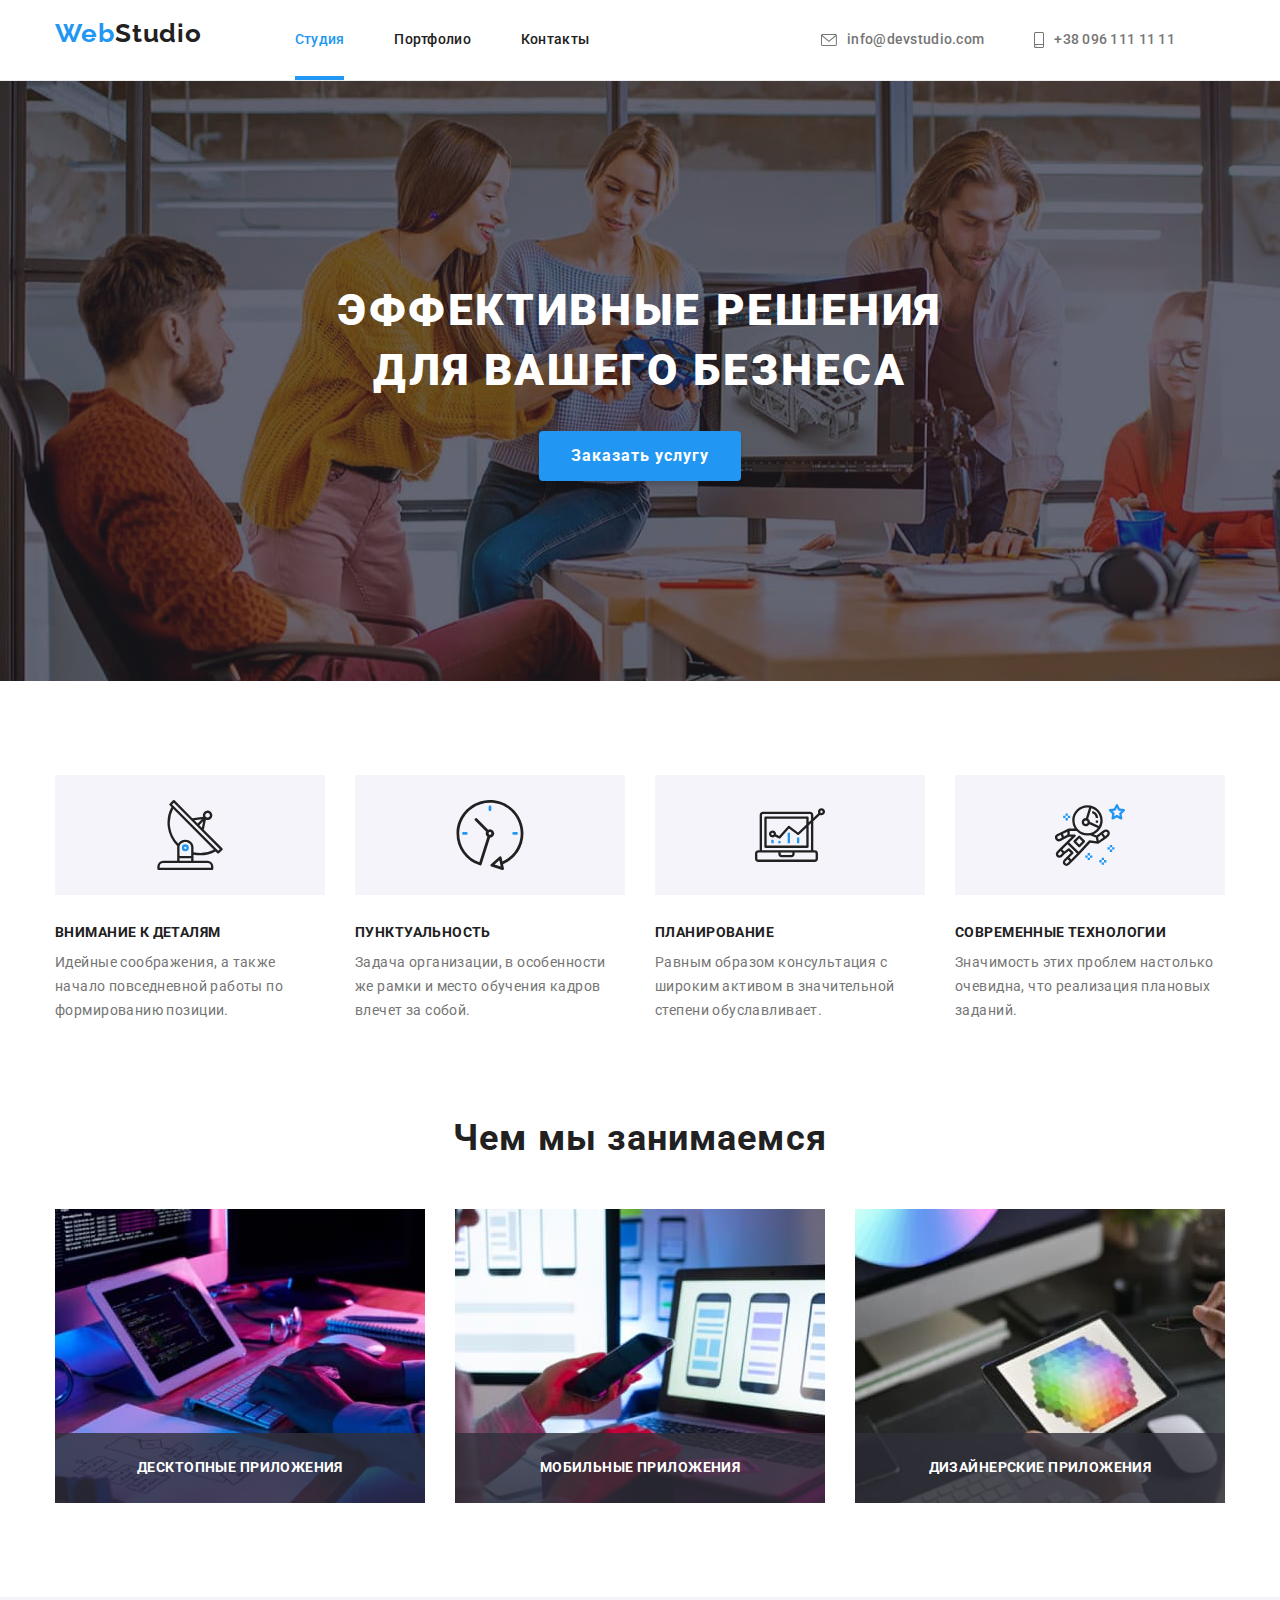
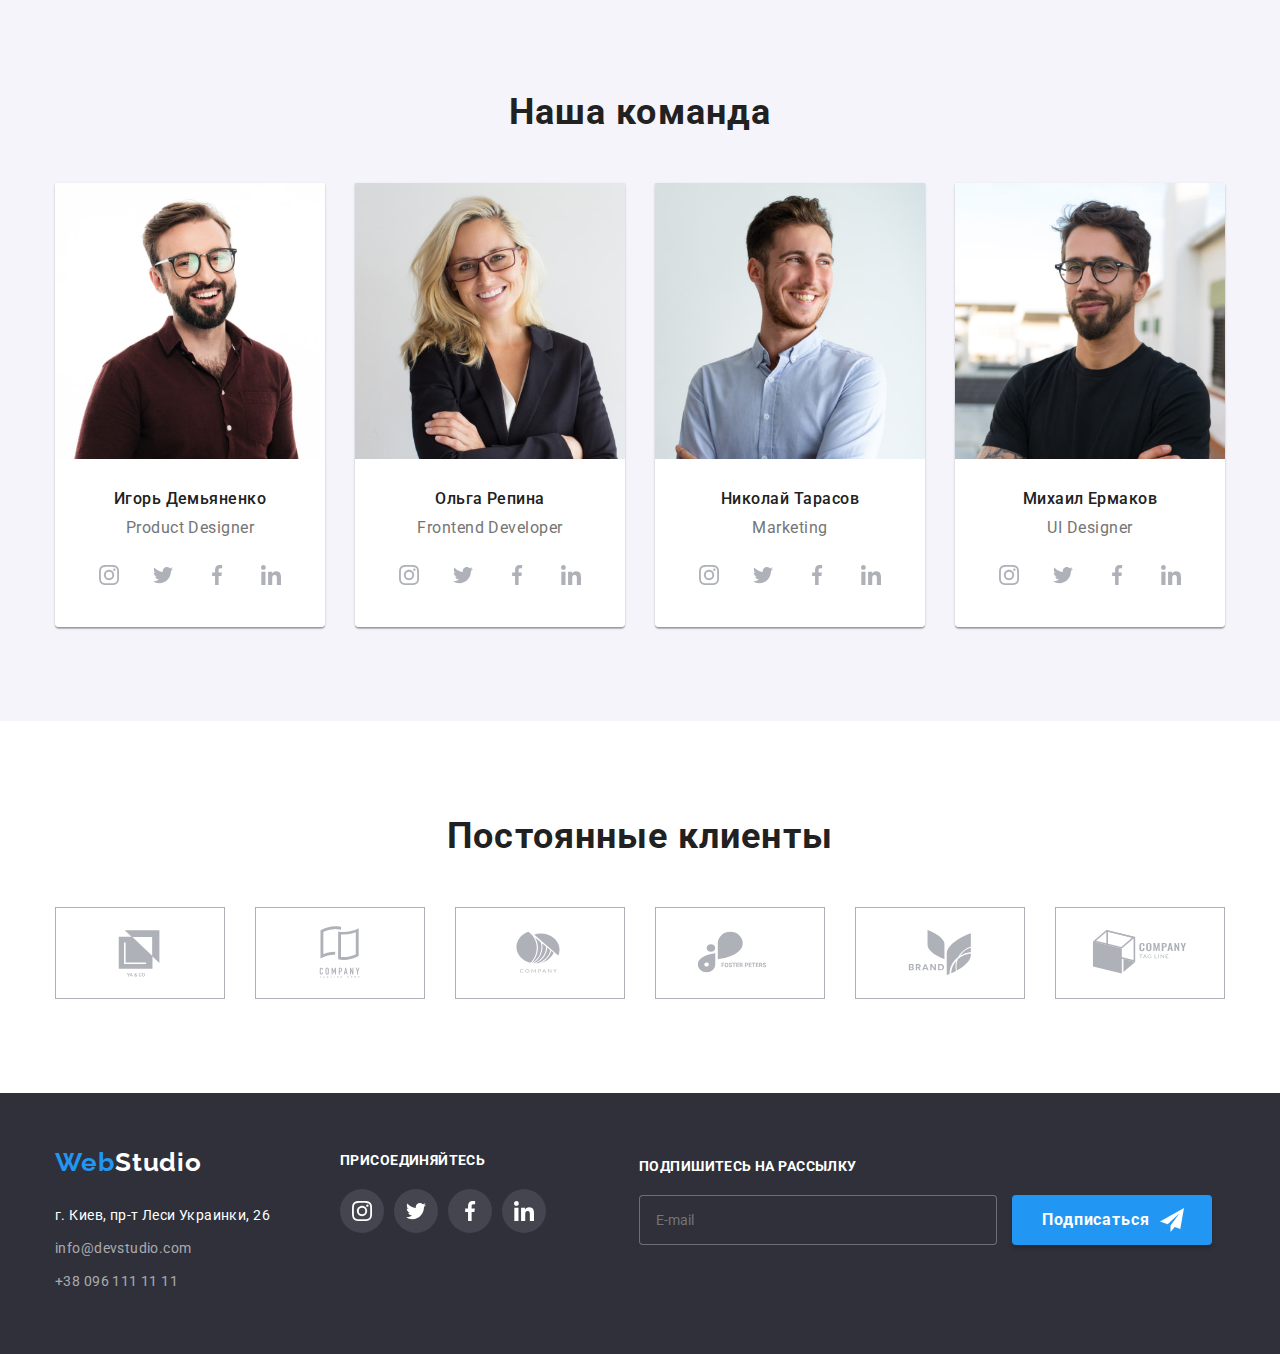
==== commit eb70233d: "1" ====
--- a/index.html
+++ b/index.html
@@ -197,11 +197,11 @@
                      ./images/desktop/img.team-540.jpg 540w, 
                      ./images/table/img.team-708.jpg 708w,
                      ./images/mobile/img.team-900.jpg 900w"
-                     sizes="270px"
-                     
+                     sizes="100vw"                     
 
                     src="./images/desktop/img.team-270.jpg"
-                     alt="Фото мужчины" width="270" height="260">
+                     alt="Фото мужчины"
+                     sizes="(min-width: 1200px) 25vw, (min-width: 768px) 50vw, (min-width: 480px) 50vw (min-width: 320px) 100vw">
 
                     <div class="card">
                         <h3 class="card__title">Игорь Демьяненко</h3>
@@ -247,9 +247,10 @@
                     ./images/desktop/img.team1-540.jpg 540w, 
                     ./images/table/img.team1-708.jpg 708w,
                     ./images/mobile/img.team1-900.jpg 900w"
-                    sizes="270px"
+                    
                      src="./images/desktop/img.team1-270.jpg"  
-                     alt="Фото женщины" width="270" height="260">
+                     alt="Фото женщины" 
+                     sizes="(min-width: 320px) 100vw, (min-width: 768px) 50vw, (min-width: 1200px) 25vw">
                     
                     <div class="card">
                         <h3 class="card__title">Ольга Репина</h3>
@@ -294,8 +295,9 @@
                     ./images/desktop/img.team2-540.jpg 540w, 
                     ./images/table/img.team2-708.jpg 708w,
                     ./images/mobile/img.team2-900.jpg 900w"
-                    sizes="270px"
-                    src="./images/desktop/img.team2-270.jpg"  alt="фото мужчины" width="270" height="260">
+                    
+                    src="./images/desktop/img.team2-270.jpg"  alt="фото мужчины" 
+                     sizes="(min-width: 320px) 100vw, (min-width: 768px) 50vw, (min-width: 1200px) 25vw">
 
                     <div class="card">
                         <h3 class="card__title">Николай Тарасов</h3>
@@ -333,15 +335,16 @@
                 </li>
 
                 <li class="team__item">
-                    <img   
+                    <img class="team__photo"  
                      srcset="./images/desktop/img.team3-270.jpg 270w,
                     ./images/table/img.team3-354.jpg 354w, 
                     ./images/mobile/img.team3-450.jpg 450w,
                     ./images/desktop/img.team3-540.jpg 540w, 
                     ./images/table/img.team3-708.jpg 708w,
                     ./images/mobile/img.team3-900.jpg 900w"
-                    sizes="270px"
-                     src="./images/desktop/img.team3-270.jpg" class="team__photo" alt="Фото мужчины" width="270" height="260">
+                    
+                     src="./images/desktop/img.team3-270.jpg"  alt="Фото мужчины"  
+                     sizes="(min-width: 320px) 100vw, (min-width: 768px) 50vw, (min-width: 1200px) 25vw, 100vw">
 
                     <div class="card">
                         <h3 class="card__title">Михаил Ермаков</h3>
--- a/css/main.min.css
+++ b/css/main.min.css
@@ -1,2 +1,2 @@
-:root{--main-font: 'Roboto', sans-serif ;--secondary-font: 'Raleway', sans-serif;--main-font-color: rgba(117, 117, 117, 1);--title-font: rgba(33, 33, 33, 1);--background-header: rgba(255, 255, 255, 1);--background-team: rgba(245, 244, 250, 1);--background-footer: rgba(47, 48, 58, 1);--button-link-color: rgba(33, 150, 243, 1);--button-link-hover: rgba(24, 140, 232, 1);--footer-contacts: rgba(255, 255, 255, 0.6);--icons-color: rgba(175, 177, 184, 1);--сubic: cubic-bezier(0.4, 0, 0.2, 1)}.visually-hidden{position:absolute;white-space:nowrap;width:1px;height:1px;overflow:hidden;border:0;padding:0;clip:rect(0 0 0 0);clip-path:inset(50%);margin:-1px}body{font-family:var(--main-font);color:var(--main-font-color);background-color:var(--background-header)}ul{padding-inline-start:0;margin-block-end:0;margin-block-start:0}.container{max-width:1200px;padding-left:15px;padding-right:15px;margin-left:auto;margin-right:auto}@media screen and (min-width: 480px){.container{max-width:480px}}@media screen and (min-width: 768px){.container{max-width:768px}}@media screen and (min-width: 1200px){.container{max-width:1200px}}h1,h2,h3{margin-top:0;margin-block-end:0;margin-block-start:0}img{display:block;max-width:100%;height:auto}.list{list-style:none}.button{border-radius:4px;border:0;cursor:pointer;font-size:16px;transition-property:background;transition-duration:250ms;transition-timing-function:var(--сubic)}.communication{display:flex;justify-content:center;align-items:center;padding-inline-start:0}.header{font-weight:500;font-size:14px;line-height:1.14;border-bottom:1px solid #ececec;background-color:var(--background-header)}.container__header{display:flex;align-items:center}@media screen and (max-width: 767px){.container__header{display:block;max-width:767px}}@media screen and (min-width: 768px){.container__header{max-width:1200px}}@media screen and (min-width: 1200px){.container__header{max-width:1200px}}.logo{font-family:var(--secondary-font);font-weight:700;font-size:26px;line-height:0.72;letter-spacing:0.03em;text-decoration:none}@media screen and (max-width: 479px){.logo{font-size:24px;line-height:1.67}}.web{display:inline-block;min-width:60px;height:31px;color:var(--button-link-color)}.studio{display:inline-block;min-width:85px;height:31px;margin:0}.nav__btn{position:relative;min-width:40px;height:40px;padding:0;margin-top:10px;margin-bottom:10px;margin-left:auto;border:none;background-color:transparent;z-index:1}.nav__btn.is-active .nav__icon{position:fixed;top:0;right:0;margin-top:10px;margin-right:10px}.nav__btn .nav-icon__close{display:none}.nav__btn.is-active .nav-icon__close{display:block}.nav__btn.is-active .nav-icon__open{display:none}.nav__btn:hover .nav-icon__close,.nav__btn:focus .nav-icon__close{fill:var(--button-link-color)}.nav__btn:hover .nav-icon__open,.nav__btn:focus .nav-icon__open{fill:var(--button-link-color)}@media screen and (min-width: 767px){.nav__btn{display:none}}.nav{display:flex;align-items:center}.logo__nav{padding-top:24px;padding-bottom:25px;margin-right:93px}.studio__nav{color:var(--title-font)}.nav__list{display:flex;padding:0;margin:0}@media screen and (max-width: 767px){.nav__list{display:none}}.nav__item{padding:0;margin-right:50px}.nav-list .nav-list-item:last-child{margin-right:0}.nav__item-menu{font-size:40px;font-weight:500;line-height:1.18;letter-spacing:0.02em;text-align:left;padding:32px 0}@media screen and (max-width: 767px){.nav__item-menu{padding-top:0}}.nav__link{display:block;color:var(--title-font);letter-spacing:0.02em;text-decoration:none;transition-property:color;transition-duration:250ms;transition-timing-function:var(--сubic)}@media screen and (max-width: 767px){.nav__link{padding-top:0}}.nav__link:hover,.nav__link:focus{color:var(--button-link-color)}.link-current{position:relative;display:block;padding:32px 0 28px 0;color:var(--button-link-color);letter-spacing:0.02em;text-decoration:none}@media screen and (max-width: 767px){.link-current{padding:0}}.link-current::after{position:absolute;top:100%;right:0;content:"";width:100%;height:4px;background-color:var(--button-link-color)}@media screen and (max-width: 767px){.link-current::after{display:none}}.contacts{display:flex;padding:0;margin-left:auto;margin-top:0;margin-bottom:0;align-items:center;justify-content:center}@media screen and (max-width: 767px){.contacts{display:none}}@media screen and (min-width: 768px) and (max-width: 1199px){.contacts{display:block}}.contacts__item{margin-right:50px}@media screen and (max-width: 767px){.contacts__item{margin-bottom:32px;margin-right:0}}@media screen and (min-width: 768px) and (max-width: 1199px){.contacts__item{margin-right:0;margin-bottom:10px}}.contacts .contacts-item:last-child{margin-right:0}.contacts__mail{display:flex;align-items:center;height:16px;color:var(--main-font-color);letter-spacing:0.02em;text-decoration:none;transition-property:color;transition-duration:250ms;transition-timing-function:var(--сubic)}@media screen and (max-width: 767px){.contacts__mail{font-size:24px;font-weight:500;line-height:1.17;color:var(--main-font-color)}}@media screen and (min-width: 768px) and (max-width: 1199px){.contacts__mail{font-size:12px;line-height:1.17;text-align:left;margin-bottom:10px}}.contacts__mail:hover,.contacts__mail:focus{color:var(--button-link-color)}.contacts__tel{display:flex;align-items:center;color:var(--main-font-color);letter-spacing:0.02em;text-decoration:none;height:16px;transition-property:color;transition-duration:250ms;transition-timing-function:var(--сubic)}@media screen and (max-width: 479px){.contacts__tel{font-size:24px;line-height:1.17;color:var(--button-link-color)}}@media screen and (min-width: 480px) and (max-width: 767px){.contacts__tel{font-size:34px;line-height:1.17;color:var(--button-link-color)}}@media screen and (min-width: 768px) and (max-width: 1199px){.contacts__tel{display:flex;align-items:center;font-size:12px}}.contacts__tel:hover,.contacts__tel:focus{color:var(--button-link-color)}.contacts-icon{margin-right:10px;fill:currentColor}.hero{padding-top:200px;padding-bottom:200px;text-align:center;max-width:1600px;margin-left:auto;margin-right:auto;background-color:var(--background-footer);background-size:cover;background-repeat:no-repeat;background-position:center}@media screen and (max-width: 767px){.hero{background:linear-gradient(rgba(47,48,58,0.4), rgba(47,48,58,0.4)),url("../images/mobile/img.header-480.jpg")}}@media screen and (max-width: 767px) and (min-device-pixel-ratio: 2), screen and (max-width: 767px) and (min-resolution: 192dpi), screen and (max-width: 767px) and (min-resolution: 2dppx){.hero{background-image:linear-gradient(rgba(47,48,58,0.4), rgba(47,48,58,0.4)),url("../images/mobile/img.header-960.jpg")}}@media screen and (min-width: 768px) and (max-width: 1199px){.hero{background:linear-gradient(rgba(47,48,58,0.4), rgba(47,48,58,0.4)),url("../images/table/img.header-768.jpg")}}@media screen and (min-width: 768px) and (max-width: 1199px) and (min-device-pixel-ratio: 2), screen and (min-width: 768px) and (max-width: 1199px) and (min-resolution: 192dpi), screen and (min-width: 768px) and (max-width: 1199px) and (min-resolution: 2dppx){.hero{background-image:linear-gradient(rgba(47,48,58,0.4), rgba(47,48,58,0.4)),url("../images/table/img.header-1536.jpg")}}@media screen and (min-width: 1200px){.hero{background:linear-gradient(rgba(47,48,58,0.4), rgba(47,48,58,0.4)),url("../images/desktop/img.header-1600.jpg")}}@media screen and (min-width: 1200px) and (min-device-pixel-ratio: 2), screen and (min-width: 1200px) and (min-resolution: 192dpi), screen and (min-width: 1200px) and (min-resolution: 2dppx){.hero{background-image:linear-gradient(rgba(47,48,58,0.4), rgba(47,48,58,0.4)),url("../images/desktop/img.header-3200.jpg")}}.hero__title{max-width:696px;margin-left:auto;margin-right:auto;margin-bottom:30px;font-weight:900;font-size:44px;line-height:1.36;letter-spacing:0.06em;color:var(--background-header)}@media screen and (max-width: 480px){.hero__title{font-size:26px;line-height:1.62;display:block;max-width:360px}}@media screen and (min-width: 480px) and (max-width: 768px){.hero__title{font-size:26px;line-height:1.62;max-width:360px}}.hero__button{display:inline-block;padding:10px 32px;min-width:201px;font-weight:700;line-height:1.88;letter-spacing:0.06em;background-color:var(--button-link-color);color:var(--background-header);box-shadow:0px 4px 4px 0px rgba(0,0,0,0.15)}.hero__button:hover,.hero__button:focus{background-color:var(--button-link-hover)}.peculiarities{padding-top:94px;padding-bottom:94px}@media screen and (max-width: 1199px){.peculiarities{padding-top:60px;padding-bottom:60px}}.peculiarities__title{margin-bottom:10px;font-weight:700;font-size:14px;line-height:1.14;letter-spacing:0.03em;color:var(--title-font)}@media screen and (max-width: 767px){.peculiarities__title{text-align:center}}.peculiarities__list{display:flex;padding:0;margin:0}@media screen and (max-width: 767px){.peculiarities__list{display:block}}@media screen and (min-width: 768px) and (max-width: 1199px){.peculiarities__list{display:flex;flex-wrap:wrap;justify-content:center}}.peculiarities__item{margin-right:30px}@media screen and (max-width: 479px){.peculiarities__item{margin-left:auto;margin-right:auto}}@media screen and (min-width: 480px) and (max-width: 767px){.peculiarities__item{margin-right:auto;margin-left:auto;margin-bottom:30px}}@media screen and (min-width: 768px) and (max-width: 1199px){.peculiarities__item{max-width:354px;margin-right:30px;margin-bottom:30px}.peculiarities__item:nth-child(2n){margin-right:0}.peculiarities__item:nth-last-child(-n+2){margin-bottom:0}}@media screen and (min-width: 768px) and (max-width: 1199px) and (min-width: 1200px){.peculiarities__item .peculiarities__list .peculiarities__item:last-child{margin-right:0;width:270px}}.peculiarities__container{display:flex;align-items:center;justify-content:center;height:120px;background-color:#f5f4fa;margin-bottom:30px;color:var(--title-font)}@media screen and (max-width: 479px){.peculiarities__container{max-width:450px;margin-left:auto;margin-right:auto}}@media screen and (min-width: 480px) and (max-width: 767px){.peculiarities__container{min-width:450px;margin-left:auto;margin-right:auto}}@media screen and (min-width: 768px) and (max-width: 1199px){.peculiarities__container{max-width:354px}}@media screen and (min-width: 1200px){.peculiarities__container{width:270px}}.peculiarities__text{display:inline-block;margin:0;font-size:14px;line-height:1.71;letter-spacing:0.03em;color:var(--main-font-color)}.services{display:none;padding-top:0px;padding-bottom:94px;margin:0 auto;text-align:center}@media screen and (min-width: 1200px){.services{display:block}}.services__title{margin-left:auto;margin-right:auto;margin-bottom:50px;font-weight:700;font-size:36px;line-height:1.17;letter-spacing:0.03em;color:var(--title-font)}.services__list{display:flex;padding:0;margin-block-start:0;margin-block-end:0;padding-inline-start:0}.services__item{position:relative;width:370px;margin-right:30px}.services__describe{position:absolute;bottom:0;left:0;width:100%;padding-top:27px;padding-bottom:27px;font-size:14px;line-height:1.14;font-weight:700;letter-spacing:0.03em;color:var(--background-header);background-color:rgba(47,48,58,0.8)}.services__list .services__item:last-child{margin-right:0}.team{padding-top:94px;padding-bottom:94px;background-color:var(--background-team);text-align:center}@media screen and (max-width: 1199px){.team{padding-top:60px;padding-bottom:60px}}.team__title{margin-left:auto;margin-right:auto;margin-bottom:50px;font-weight:700;font-size:36px;line-height:1.17;letter-spacing:0.03em;color:var(--title-font)}@media screen and (max-width: 1199px){.team__title{font-size:28px;font-weight:700;line-height:1.18;margin-bottom:30px}}.team__list{padding-left:0;margin-top:0;margin-bottom:0;margin-right:0;text-align:center}@media screen and (max-width: 767px){.team__list{display:block;margin-left:auto;margin-right:auto}}@media screen and (min-width: 768px) and (max-width: 1199px){.team__list{display:flex;flex-wrap:wrap;justify-content:center}}@media screen and (min-width: 1200px){.team__list{display:flex}}.team__item{margin-right:30px;box-shadow:0px 2px 1px 0px rgba(0,0,0,0.2),0px 1px 1px 0px rgba(0,0,0,0.14),0px 1px 3px 0px rgba(0,0,0,0.12);border-radius:0 0 4px 4px}@media screen and (max-width: 767px){.team__item{margin-right:auto;margin-left:auto;margin-bottom:30px}.team__item:last-child{margin-bottom:0}}@media screen and (min-width: 767px) and (max-width: 1199px){.team__item{margin-bottom:30px}.team__item:nth-child(2n){margin-right:0}}@media screen and (min-width: 1200px){.team__item{width:270px}}@media screen and (max-width: 479px){.team__photo{max-width:450px;margin-right:auto;margin-left:auto}}@media screen and (min-width: 480px) and (max-width: 767px){.team__photo{min-width:450px}}@media screen and (min-width: 768px) and (max-width: 1199px){.team__photo{min-width:354px}}.card{padding-top:30px;padding-bottom:30px;background-color:var(--background-header);border-radius:0 0 4px 4px}@media screen and (max-width: 767px){.card{max-width:450px}}.card__title{display:inline-block;margin-top:0;margin-bottom:10px;font-weight:500;font-size:16px;line-height:1.19;letter-spacing:0.03em;color:var(--title-font);text-align:center}.card__text{margin-top:0;margin-bottom:16px;font-size:16px;line-height:1.19;letter-spacing:0.03em;color:var(--main-font-color)}.communication__item{margin-right:10px;border-radius:50%;width:44px;height:44px}.communication__item:last-child{margin-right:0}.communication__link{display:flex;justify-content:center;align-items:center;width:100%;height:100%;border-radius:50%;transition-property:color, background;transition-duration:250ms;transition-timing-function:var(--сubic)}.team-communication__link{color:var(--icons-color);background-color:var(--background-header)}.team-communication__link:hover,.team-communication__link:focus{color:var(--background-header);background-color:var(--button-link-color)}.communication__icon{fill:currentColor}.communication__link--dark{color:var(--background-header);background-color:rgba(255,255,255,0.1)}.communication__link--dark:hover,.communication__link--dark:focus{background-color:var(--button-link-color)}.communication__icon--dark{fill:currentColor}.clients{padding-top:94px;padding-bottom:94px;text-align:center}@media screen and (max-width: 1199px){.clients{padding-top:60px;padding-bottom:60px}}.clients__title{font-size:36px;font-weight:700;line-height:1.17;letter-spacing:0.03em;color:var(--title-font);margin-bottom:50px}@media screen and (max-width: 1199px){.clients__title{font-size:28px;line-height:1.18;text-align:center;margin-bottom:30px}}.clients__list{display:flex;justify-content:center;list-style:none;margin-top:0;margin-bottom:0;margin-left:auto;margin-right:auto}@media screen and (max-width: 1199px){.clients__list{flex-wrap:wrap}}.clients__item{margin-right:30px;height:92px;border-color:var(--icons-color);border-radius:4px}@media screen and (max-width: 479px){.clients__item{max-width:210px;margin-bottom:30px}.clients__item:nth-child(2n){margin-right:0}}@media screen and (min-width: 480px) and (max-width: 767px){.clients__item{margin-bottom:30px;min-width:210px}.clients__item:nth-child(2n){margin-right:0}}@media screen and (min-width: 768px) and (max-width: 1199px){.clients__item{margin-bottom:30px;min-width:226px}.clients__item:nth-child(3n){margin-right:0}.clients__item:nth-last-child(-n+3){margin-bottom:0}}@media screen and (min-width: 1200px){.clients__item{width:170px;margin-right:30px}.clients__item:nth-child(6){margin-right:0}}.clients__link{display:flex;justify-content:center;align-items:center;width:100%;height:100%;color:var(--icons-color);border:solid 1px;transition-property:color;transition-duration:250ms;transition-timing-function:var(--сubic)}.clients__link:hover,.clients__link:focus{color:var(--button-link-color)}.clients__icon{fill:currentColor}.footer{margin:0 auto;padding-top:60px;padding-bottom:60px;background-color:var(--background-footer);font-size:14px;line-height:1.71;letter-spacing:0.03em}.footer__container{display:flex}@media screen and (max-width: 767px){.footer__container{flex-direction:column;align-items:center;justify-content:center}}@media screen and (min-width: 768px) and (max-width: 1199px){.footer__container{display:block;text-align:center}}@media screen and (min-width: 1200px){.footer__container{align-items:baseline}}.container__common{display:flex}@media screen and (max-width: 767px){.container__common{flex-direction:column}}@media screen and (min-width: 768px) and (max-width: 1199px){.container__common{justify-content:space-between;margin-bottom:60px;margin-left:80px;margin-right:80px}}.container__address{display:block}@media screen and (max-width: 767px){.container__address{text-align:center}}.logo__address{display:inline-block;padding:0;margin-bottom:20px}.address__studio{color:var(--background-header)}.address{font-style:normal;color:var(--background-header)}.address__direction{display:inline-block;margin-top:0;margin-bottom:8px;margin-block-start:0;margin-block-end:0}@media screen and (min-width: 768px){.address__direction{margin-bottom:9px}}.address__list{padding-left:0;margin-top:0%;margin-bottom:0%;list-style:none}.address__item{margin-top:0;margin-bottom:9px}@media screen and (max-width: 767px){.address__item{margin-bottom:8px}}.address__item:last-child{margin-bottom:0}.address__item:last-child{margin-bottom:0}.address__contact{display:block;padding:0;text-decoration:none;color:var(--footer-contacts);transition-property:color;transition-duration:250ms;transition-timing-function:var(--сubic)}.address__contact:hover,.address__contact:focus{color:var(--button-link-color)}.connect{margin-left:70px}@media screen and (max-width: 767px){.connect{margin-left:0;text-align:center}}.connect__title{display:block;color:var(--background-header);font-size:14px;line-height:1.14;font-weight:700;margin-top:0;margin-bottom:20px}@media screen and (max-width: 767px){.connect__title{margin-top:60px;margin-bottom:20px}}.subscribe{margin-left:0}@media screen and (max-width: 767px){.subscribe{text-align:center}}@media screen and (min-width: 1200px){.subscribe{margin-left:93px}}.subscribe__call{display:block;color:var(--background-header);line-height:1.14;font-weight:700;margin-top:0;margin-bottom:20px}@media screen and (max-width: 767px){.subscribe__call{margin-top:60px;margin-bottom:20px}}.subscribe__field{height:50px;border:1px solid rgba(255,255,255,0.3);border-radius:4px;background-color:var(--background-footer);padding:15px 16px;color:var(--footer-contacts);outline:transparent;transition-duration:250ms;transition-timing-function:var(--сubic)}@media screen and (max-width: 479px){.subscribe__field{max-width:358px;display:block;margin-bottom:20px;margin-left:auto;margin-right:auto}}@media screen and (min-width: 480px) and (max-width: 767px){.subscribe__field{min-width:358px;display:block;margin-bottom:20px;margin-left:auto;margin-right:auto}}@media screen and (min-width: 768px) and (max-width: 1199px){.subscribe__field{min-width:450px;display:block;margin-bottom:20px;margin-left:auto;margin-right:auto}}@media screen and (min-width: 1200px){.subscribe__field{width:358px}}.subscribe__field:hover,.subscribe__field:focus{border-color:var(--button-link-color)}.submit{min-width:200px;padding:10px 62px 10px 29px;margin-left:0;font-weight:700;line-height:1.88;letter-spacing:0.06em;background-color:var(--button-link-color);color:var(--background-header);box-shadow:0px 4px 4px 0px rgba(0,0,0,0.15)}@media screen and (min-width: 1200px){.submit{margin-left:12px}}.submit:hover,.submit:focus{background-color:var(--button-link-hover)}.submit__icon{position:absolute;top:0;right:0;margin-top:13px;margin-right:28px;fill:var(--background-header)}.backdrop{position:fixed;top:0;left:0;width:100%;height:100%;background-color:rgba(0,0,0,0.2);opacity:1;pointer-events:initial;visibility:visible;transition:opacity 250ms var(--сubic);z-index:10}.backdrop.is-hidden{opacity:0;pointer-events:none}.modal{position:absolute;top:50%;left:50%;transform:translate(-50%, -50%) scale(1);transition:transform 250ms var(--сubic);padding:40px 40px 40px 41px;border:1px;border-color:rgba(0,0,0,0.1);border-radius:4px;background-color:var(--background-header);box-shadow:0px 2px 1px 0px rgba(0,0,0,0.2);box-shadow:0px 1px 1px 0px rgba(0,0,0,0.14);box-shadow:0px 1px 3px 0px rgba(0,0,0,0.12)}@media screen and (max-width: 767px){.modal{max-width:450px;height:auto}}@media screen and (min-width: 768px) and (max-width: 1199px){.modal{max-width:450px;height:609px}}@media screen and (min-width: 1200px){.modal{width:528px;height:581px}}.backdrop.is-hidden .modal{transform:translate(-50%, -50%) scale(0.4);transition:transform 250ms var(--сubic)}.close{display:flex;justify-content:center;align-items:center;position:absolute;top:8px;right:8px;padding:0;width:30px;height:30px;border-radius:50%;border:1px solid;border-color:rgba(0,0,0,0.1);cursor:pointer;background-color:var(--background-header);transition-duration:250ms;transition-timing-function:var(--сubic)}.close:hover .close__icon,.close:focus .close__icon{fill:var(--button-link-color)}.close__icon{position:absolute;transition-duration:250ms;transition-timing-function:var(--сubic)}@media screen and (max-width: 479px){.application{max-width:370px}}@media screen and (min-width: 480px) and (max-width: 1199px){.application{min-width:370px}}@media screen and (min-width: 1200px){.application{min-width:448px}}.application__title{display:inline-block;color:var(--title-font);font-size:20px;font-weight:700;line-height:1.15;letter-spacing:0.03em;text-align:center;margin-bottom:12px}.application__field{display:flex;flex-direction:column;font-size:12px;line-height:1.17;letter-spacing:0.01em}.application__label{margin-bottom:4px}.application__input{margin:0;padding:12px 15px 12px 42px;border:1px solid;border-color:rgba(33,33,33,0.2);border-radius:4px;outline:transparent}@media screen and (max-width: 479px){.application__input{max-width:370px}}@media screen and (min-width: 480px) and (max-width: 1199px){.application__input{min-width:370px}}@media screen and (min-width: 1200px){.application__input{min-width:448px}}.application__input:hover,.application__input:focus-within{border-color:var(--button-link-color)}.application__input:hover+.application__icon,.application__input:focus-within+.application__icon{fill:var(--button-link-color)}.icon-box{position:relative;margin-bottom:10px}@media screen and (max-width: 479px){.icon-box{max-width:370px}}@media screen and (min-width: 480px) and (max-width: 1199px){.icon-box{min-width:370px}}@media screen and (min-width: 1200px){.icon-box{min-width:448px}}.application__icon{position:absolute;left:0;top:0;margin-left:12px;margin-top:11px;margin-bottom:11px;fill:var(--title-font);transition-duration:250ms;transition-timing-function:var(--сubic)}input[type="checkbox"]{margin-right:8px}.comment{padding:12px 16px;margin:0;margin-bottom:20px;border:1px solid;border-radius:4px;resize:none;font-size:12px;line-height:1.17;letter-spacing:0.01em;border-color:rgba(33,33,33,0.2);transition-duration:250ms;transition-timing-function:var(--сubic);outline:none}.comment:hover,.comment:focus-within{border-color:var(--button-link-color)}.comment::placeholder{font-size:12px;line-height:1.17;letter-spacing:0.01em}.agree{display:flex;justify-content:center;align-items:center;line-height:1.71;letter-spacing:0.03em;font-size:14px}@media screen and (max-width: 479px){.agree{display:block}}@media screen and (max-width: 1199px){.agree{line-height:1.67;letter-spacing:0.03em;font-size:12px}}.checkbox{position:absolute;white-space:nowrap;width:1px;height:1px;overflow:hidden;border:0;padding:0;clip:rect(0 0 0 0);clip-path:inset(50%);margin:-1px}.checkbox:checked+.span-box{background-color:var(--button-link-color);background-size:contain;background-origin:border-box;border-color:var(--button-link-color)}.span-box{display:inline-block;position:relative;border:solid 2px var(--title-font);border-radius:2px;height:17px;width:17px;margin-top:4px;margin-bottom:4px;margin-right:8px}@media screen and (max-width: 479px){.span-box{margin-bottom:0}}.checkbox__icon{position:absolute;left:-1px;top:-1px}.application__link{display:inline-block;margin-left:5px;color:var(--button-link-color);line-height:1.71;letter-spacing:0.03em;font-size:14px}@media screen and (max-width: 1199px){.application__link{line-height:1.67;letter-spacing:0.03em;font-size:12px}}.application__link:hover,.application__link:focus{color:var(--button-link-hover);transition-duration:250ms;transition-timing-function:var(--сubic)}.send{display:block;min-width:200px;padding:10px 55px 10px 56px;margin-top:30px;margin-left:auto;margin-right:auto;font-weight:700;line-height:1.88;letter-spacing:0.06em;background-color:var(--button-link-color);color:var(--background-header);box-shadow:0px 4px 4px 0px rgba(0,0,0,0.15)}.send:hover,.send:focus{background-color:var(--button-link-hover)}.filters__list{display:flex;justify-content:center;margin-block-start:0;margin-block-end:0;margin-bottom:50px;list-style:none;padding:0;padding-inline-start:0}@media screen and (max-width: 767px){.filters__list{flex-wrap:wrap;justify-content:flex-start;margin-bottom:40px}}.filters__item{margin-right:8px}@media screen and (max-width: 767px){.filters__item{margin-bottom:15px}.filters__item:nth-last-child(-n+2){margin-bottom:0}}.filters__list .filters__item:last-child{margin-right:0}.filters__button{padding:6px 22px;background-color:var(--background-team);color:var(--title-font);font-weight:500;line-height:1.63;letter-spacing:0.03em;box-shadow:none}.filters__button:hover,.filters__button:focus{background-color:var(--button-link-color);color:var(--background-header);box-shadow:0px 2px 2px 0px rgba(0,0,0,0.12),0px 1px 2px 0px rgba(0,0,0,0.08),0px 3px 1px 0px rgba(0,0,0,0.1)}.portfolio{background-color:var(--background-color);padding-top:94px;padding-bottom:94px}@media screen and (max-width: 1199px){.portfolio{padding-top:60px;padding-bottom:60px}}.portfolio__list{display:flex;flex-wrap:wrap;justify-content:space-between;padding-left:0;margin:0}.portfolio__item{margin-bottom:30px}@media screen and (max-width: 479px){.portfolio__item{max-width:450px;margin-left:auto;margin-right:auto}}@media screen and (min-width: 480px) and (max-width: 767px){.portfolio__item{max-width:450px;margin-left:auto;margin-right:auto}.portfolio__item:last-child{margin-bottom:0}}@media screen and (min-width: 768px) and (max-width: 1199px){.portfolio__item{max-width:354px;margin-right:30px}.portfolio__item:nth-last-child(-n+2){margin-bottom:0}.portfolio__item:nth-child(2n){margin-right:0}}@media screen and (min-width: 1200px){.portfolio__item{min-width:370px}.portfolio__item .portfolio__item:nth-child(3n){margin-right:0}.portfolio__item .portfolio__item:nth-last-child(-n+3){margin-bottom:0}}.portfolio__item:hover .thumb__description{transform:translateY(0)}.portfolio__link{display:flex;flex-direction:column;height:100%;text-decoration:none;box-shadow:none;transition-property:box-shadow;transition-duration:250ms;transition-timing-function:var(--сubic)}.portfolio__link:hover{box-shadow:1px 4px 6px 0px rgba(0,0,0,0.16),0px 4px 4px 0px rgba(0,0,0,0.06),0px 1px 1px 0px rgba(0,0,0,0.12)}.portfolio__link:focus{color:var(--button-link-color)}.thumb{position:relative;overflow:hidden}@media screen and (max-width: 767px){.thumb__photo{max-width:450px}}@media screen and (min-width: 768px) and (max-width: 1199px){.thumb__photo{max-width:354px}}@media screen and (min-width: 1200px){.thumb__photo{max-width:370px}}.thumb__title{margin-bottom:4px;font-weight:700;font-size:18px;line-height:2;letter-spacing:0.06em;color:var(--title-font)}.thumb__text{margin-top:0;margin-bottom:0;font-size:16px;line-height:1.88;letter-spacing:0.03em;color:var(--main-font-color)}.thumb__description{position:absolute;left:0;top:0;padding:63px 24px;margin:0;margin-block-start:0;margin-block-end:0;font-size:18px;line-height:1.56;letter-spacing:0.03em;text-align:left;color:var(--background-header);background-color:rgba(33,150,243,0.9);transform:translateY(100%);transition-duration:250ms;transition-timing-function:var(--сubic)}.thumb__basis{flex-grow:1;padding-top:20px;padding-bottom:20px;padding-left:24px;padding-right:24px;border-bottom:1px solid #eee;border-left:1px solid #eee;border-right:1px solid #eee}@media screen and (max-width: 767px){.thumb__basis{max-width:450px}}@media screen and (min-width: 768px) and (max-width: 1199px){.thumb__basis{max-width:354px}}@media screen and (min-width: 1200px){.thumb__basis{max-width:370px}}.container__menu{position:fixed;margin-left:auto;margin-right:auto;padding:48px 40px}@media screen and (max-width: 480px){.container__menu{position:absolute;position:fixed;right:0;top:0;width:100%;background-color:var(--background-header);background-color:aquamarine}}@media screen and (max-width: 767px){.container__menu{display:none;position:fixed;right:0;top:0;width:100%;height:100%;background-color:var(--background-header);background-color:aquamarine}.container__menu.is-open{display:block}}@media screen and (min-width: 768px){.container__menu{display:none}}.menu__item{padding-top:100px;padding-bottom:32px}.menu__item:last-child{padding-top:0;padding-bottom:0}.mobile{display:flex;align-items:center;margin-top:64px}@media screen and (min-width: 768px){.mobile{display:none}}.mobile__item{padding-right:10px;padding-left:10px;border-right:1px solid rgba(33,33,33,0.2)}.mobile__item:last-child{border:none;padding-right:0}.mobile__item:nth-child(1){padding-left:0}.mobile__link{color:var(--button-link-color);font-size:18px;font-weight:500;line-height:1.22;letter-spacing:0.02em;text-decoration:none}@media screen and (max-width: 479px){.mobile__link{font-size:10px}}
+:root{--main-font: 'Roboto', sans-serif ;--secondary-font: 'Raleway', sans-serif;--main-font-color: rgba(117, 117, 117, 1);--title-font: rgba(33, 33, 33, 1);--background-header: rgba(255, 255, 255, 1);--background-team: rgba(245, 244, 250, 1);--background-footer: rgba(47, 48, 58, 1);--button-link-color: rgba(33, 150, 243, 1);--button-link-hover: rgba(24, 140, 232, 1);--footer-contacts: rgba(255, 255, 255, 0.6);--icons-color: rgba(175, 177, 184, 1);--сubic: cubic-bezier(0.4, 0, 0.2, 1)}.visually-hidden{position:absolute;white-space:nowrap;width:1px;height:1px;overflow:hidden;border:0;padding:0;clip:rect(0 0 0 0);clip-path:inset(50%);margin:-1px}body{font-family:var(--main-font);color:var(--main-font-color);background-color:var(--background-header)}ul{padding-inline-start:0;margin-block-end:0;margin-block-start:0}.container{max-width:1200px;padding-left:15px;padding-right:15px;margin-left:auto;margin-right:auto}@media screen and (min-width: 480px){.container{max-width:480px}}@media screen and (min-width: 768px){.container{max-width:768px}}@media screen and (min-width: 1200px){.container{max-width:1200px}}h1,h2,h3{margin-top:0;margin-block-end:0;margin-block-start:0}img{display:block;max-width:100%;height:auto}.list{list-style:none}.button{border-radius:4px;border:0;cursor:pointer;font-size:16px;transition-property:background;transition-duration:250ms;transition-timing-function:var(--сubic)}.communication{display:flex;justify-content:center;align-items:center;padding-inline-start:0}.header{font-weight:500;font-size:14px;line-height:1.14;border-bottom:1px solid #ececec;background-color:var(--background-header)}.container__header{display:flex;align-items:center}@media screen and (max-width: 767px){.container__header{display:block;max-width:767px}}@media screen and (min-width: 768px){.container__header{max-width:1200px}}@media screen and (min-width: 1200px){.container__header{max-width:1200px}}.logo{font-family:var(--secondary-font);font-weight:700;font-size:26px;line-height:0.72;letter-spacing:0.03em;text-decoration:none}@media screen and (max-width: 479px){.logo{font-size:24px;line-height:1.67}}.web{display:inline-block;min-width:60px;height:31px;color:var(--button-link-color)}.studio{display:inline-block;min-width:85px;height:31px;margin:0}.nav__btn{position:relative;min-width:40px;height:40px;padding:0;margin-top:10px;margin-bottom:10px;margin-left:auto;border:none;background-color:transparent;z-index:1}.nav__btn.is-active .nav__icon{position:fixed;top:0;right:0;margin-top:10px;margin-right:10px}.nav__btn .nav-icon__close{display:none}.nav__btn.is-active .nav-icon__close{display:block}.nav__btn.is-active .nav-icon__open{display:none}.nav__btn:hover .nav-icon__close,.nav__btn:focus .nav-icon__close{fill:var(--button-link-color)}.nav__btn:hover .nav-icon__open,.nav__btn:focus .nav-icon__open{fill:var(--button-link-color)}@media screen and (min-width: 767px){.nav__btn{display:none}}.nav{display:flex;align-items:center}.logo__nav{padding-top:24px;padding-bottom:25px;margin-right:93px}.studio__nav{color:var(--title-font)}.nav__list{display:flex;padding:0;margin:0}@media screen and (max-width: 767px){.nav__list{display:none}}.nav__item{padding:0;margin-right:50px}.nav-list .nav-list-item:last-child{margin-right:0}.nav__item-menu{font-size:40px;font-weight:500;line-height:1.18;letter-spacing:0.02em;text-align:left;padding:32px 0}@media screen and (max-width: 767px){.nav__item-menu{padding-top:0}}.nav__link{display:block;padding-top:32px;padding-bottom:32px;color:var(--title-font);letter-spacing:0.02em;text-decoration:none;transition-property:color;transition-duration:250ms;transition-timing-function:var(--сubic)}@media screen and (max-width: 767px){.nav__link{padding-top:0;padding-bottom:0}}.nav__link:hover,.nav__link:focus{color:var(--button-link-color)}.link-current{position:relative;display:block;padding:32px 0 28px 0;color:var(--button-link-color);letter-spacing:0.02em;text-decoration:none}@media screen and (max-width: 767px){.link-current{padding:0}}.link-current::after{position:absolute;top:100%;right:0;content:"";width:100%;height:4px;background-color:var(--button-link-color)}@media screen and (max-width: 767px){.link-current::after{display:none}}.contacts{display:flex;padding:0;margin-left:auto;margin-top:0;margin-bottom:0;align-items:center;justify-content:center}@media screen and (max-width: 767px){.contacts{display:none}}@media screen and (min-width: 768px) and (max-width: 1199px){.contacts{display:block}}.contacts__item{margin-right:50px}@media screen and (max-width: 767px){.contacts__item{margin-bottom:32px;margin-right:0}}@media screen and (min-width: 768px) and (max-width: 1199px){.contacts__item{margin-right:0;margin-bottom:10px}}.contacts .contacts-item:last-child{margin-right:0}.contacts__mail{display:flex;align-items:center;height:16px;color:var(--main-font-color);letter-spacing:0.02em;text-decoration:none;transition-property:color;transition-duration:250ms;transition-timing-function:var(--сubic)}@media screen and (max-width: 767px){.contacts__mail{font-size:24px;font-weight:500;line-height:1.17;color:var(--main-font-color)}}@media screen and (min-width: 768px) and (max-width: 1199px){.contacts__mail{font-size:12px;line-height:1.17;text-align:left;margin-bottom:10px}}.contacts__mail:hover,.contacts__mail:focus{color:var(--button-link-color)}.contacts__tel{display:flex;align-items:center;color:var(--main-font-color);letter-spacing:0.02em;text-decoration:none;height:16px;transition-property:color;transition-duration:250ms;transition-timing-function:var(--сubic)}@media screen and (max-width: 479px){.contacts__tel{font-size:24px;line-height:1.17;color:var(--button-link-color)}}@media screen and (min-width: 480px) and (max-width: 767px){.contacts__tel{font-size:34px;line-height:1.17;color:var(--button-link-color)}}@media screen and (min-width: 768px) and (max-width: 1199px){.contacts__tel{display:flex;align-items:center;font-size:12px}}.contacts__tel:hover,.contacts__tel:focus{color:var(--button-link-color)}.contacts-icon{margin-right:10px;fill:currentColor}.hero{padding-top:200px;padding-bottom:200px;text-align:center;max-width:1600px;margin-left:auto;margin-right:auto;background-color:var(--background-footer);background-size:cover;background-repeat:no-repeat;background-position:center}@media screen and (max-width: 767px){.hero{background:linear-gradient(rgba(47,48,58,0.4), rgba(47,48,58,0.4)),url("../images/mobile/img.header-480.jpg")}}@media screen and (max-width: 767px) and (min-device-pixel-ratio: 2), screen and (max-width: 767px) and (min-resolution: 192dpi), screen and (max-width: 767px) and (min-resolution: 2dppx){.hero{background-image:linear-gradient(rgba(47,48,58,0.4), rgba(47,48,58,0.4)),url("../images/mobile/img.header-960.jpg")}}@media screen and (min-width: 768px) and (max-width: 1199px){.hero{background:linear-gradient(rgba(47,48,58,0.4), rgba(47,48,58,0.4)),url("../images/table/img.header-768.jpg")}}@media screen and (min-width: 768px) and (max-width: 1199px) and (min-device-pixel-ratio: 2), screen and (min-width: 768px) and (max-width: 1199px) and (min-resolution: 192dpi), screen and (min-width: 768px) and (max-width: 1199px) and (min-resolution: 2dppx){.hero{background-image:linear-gradient(rgba(47,48,58,0.4), rgba(47,48,58,0.4)),url("../images/table/img.header-1536.jpg")}}@media screen and (min-width: 1200px){.hero{background:linear-gradient(rgba(47,48,58,0.4), rgba(47,48,58,0.4)),url("../images/desktop/img.header-1600.jpg")}}@media screen and (min-width: 1200px) and (min-device-pixel-ratio: 2), screen and (min-width: 1200px) and (min-resolution: 192dpi), screen and (min-width: 1200px) and (min-resolution: 2dppx){.hero{background-image:linear-gradient(rgba(47,48,58,0.4), rgba(47,48,58,0.4)),url("../images/desktop/img.header-3200.jpg")}}.hero__title{max-width:696px;margin-left:auto;margin-right:auto;margin-bottom:30px;font-weight:900;font-size:44px;line-height:1.36;letter-spacing:0.06em;color:var(--background-header)}@media screen and (max-width: 480px){.hero__title{font-size:26px;line-height:1.62;display:block;max-width:360px}}@media screen and (min-width: 480px) and (max-width: 768px){.hero__title{font-size:26px;line-height:1.62;max-width:360px}}.hero__button{display:inline-block;padding:10px 32px;min-width:201px;font-weight:700;line-height:1.88;letter-spacing:0.06em;background-color:var(--button-link-color);color:var(--background-header);box-shadow:0px 4px 4px 0px rgba(0,0,0,0.15)}.hero__button:hover,.hero__button:focus{background-color:var(--button-link-hover)}.peculiarities{padding-top:94px;padding-bottom:94px}@media screen and (max-width: 1199px){.peculiarities{padding-top:60px;padding-bottom:60px}}.peculiarities__title{margin-bottom:10px;font-weight:700;font-size:14px;line-height:1.14;letter-spacing:0.03em;color:var(--title-font)}@media screen and (max-width: 767px){.peculiarities__title{text-align:center}}.peculiarities__list{display:flex;padding:0;margin:0}@media screen and (max-width: 767px){.peculiarities__list{display:block}}@media screen and (min-width: 768px) and (max-width: 1199px){.peculiarities__list{display:flex;flex-wrap:wrap;justify-content:center}}.peculiarities__item{margin-right:30px}@media screen and (max-width: 479px){.peculiarities__item{margin-left:auto;margin-right:auto}}@media screen and (min-width: 480px) and (max-width: 767px){.peculiarities__item{margin-right:auto;margin-left:auto;margin-bottom:30px}}@media screen and (min-width: 768px) and (max-width: 1199px){.peculiarities__item{max-width:354px;margin-right:30px;margin-bottom:30px}.peculiarities__item:nth-child(2n){margin-right:0}.peculiarities__item:nth-last-child(-n+2){margin-bottom:0}}@media screen and (min-width: 768px) and (max-width: 1199px) and (min-width: 1200px){.peculiarities__item .peculiarities__list .peculiarities__item:last-child{margin-right:0;width:270px}}.peculiarities__container{display:flex;align-items:center;justify-content:center;height:120px;background-color:#f5f4fa;margin-bottom:30px;color:var(--title-font)}@media screen and (max-width: 479px){.peculiarities__container{max-width:450px;margin-left:auto;margin-right:auto}}@media screen and (min-width: 480px) and (max-width: 767px){.peculiarities__container{min-width:450px;margin-left:auto;margin-right:auto}}@media screen and (min-width: 768px) and (max-width: 1199px){.peculiarities__container{max-width:354px}}@media screen and (min-width: 1200px){.peculiarities__container{width:270px}}.peculiarities__text{display:inline-block;margin:0;font-size:14px;line-height:1.71;letter-spacing:0.03em;color:var(--main-font-color)}.services{display:none;padding-top:0px;padding-bottom:94px;margin:0 auto;text-align:center}@media screen and (min-width: 1200px){.services{display:block}}.services__title{margin-left:auto;margin-right:auto;margin-bottom:50px;font-weight:700;font-size:36px;line-height:1.17;letter-spacing:0.03em;color:var(--title-font)}.services__list{display:flex;padding:0;margin-block-start:0;margin-block-end:0;padding-inline-start:0}.services__item{position:relative;width:370px;margin-right:30px}.services__describe{position:absolute;bottom:0;left:0;width:100%;padding-top:27px;padding-bottom:27px;font-size:14px;line-height:1.14;font-weight:700;letter-spacing:0.03em;color:var(--background-header);background-color:rgba(47,48,58,0.8)}.services__list .services__item:last-child{margin-right:0}.team{padding-top:94px;padding-bottom:94px;background-color:var(--background-team);text-align:center}@media screen and (max-width: 1199px){.team{padding-top:60px;padding-bottom:60px}}.team__title{margin-left:auto;margin-right:auto;margin-bottom:50px;font-weight:700;font-size:36px;line-height:1.17;letter-spacing:0.03em;color:var(--title-font)}@media screen and (max-width: 1199px){.team__title{font-size:28px;font-weight:700;line-height:1.18;margin-bottom:30px}}.team__list{padding-left:0;margin-top:0;margin-bottom:0;margin-right:0;text-align:center}@media screen and (max-width: 767px){.team__list{display:block;margin-left:auto;margin-right:auto}}@media screen and (min-width: 768px) and (max-width: 1199px){.team__list{display:flex;flex-basis:calc((100% - 4 * 15px) / 2);flex-wrap:wrap;justify-content:center}}@media screen and (min-width: 1200px){.team__list{display:flex}}.team__item{margin-right:30px;box-shadow:0px 2px 1px 0px rgba(0,0,0,0.2),0px 1px 1px 0px rgba(0,0,0,0.14),0px 1px 3px 0px rgba(0,0,0,0.12);border-radius:0 0 4px 4px}@media screen and (max-width: 767px){.team__item{max-width:450px;margin-right:auto;margin-left:auto;margin-bottom:30px}.team__item:last-child{margin-bottom:0}}@media screen and (min-width: 768px) and (max-width: 1199px){.team__item{flex-basis:calc((100% - 4 * 15px) / 2);min-width:354px;margin-bottom:30px}.team__item:nth-child(2n){margin-right:0}}@media screen and (min-width: 1200px){.team__item{min-width:270px}}@media screen and (max-width: 479px){.team__photo{margin-right:auto;margin-left:auto}}.card{padding-top:30px;padding-bottom:30px;background-color:var(--background-header);border-radius:0 0 4px 4px}@media screen and (max-width: 767px){.card{max-width:450px}}.card__title{display:inline-block;margin-top:0;margin-bottom:10px;font-weight:500;font-size:16px;line-height:1.19;letter-spacing:0.03em;color:var(--title-font);text-align:center}.card__text{margin-top:0;margin-bottom:16px;font-size:16px;line-height:1.19;letter-spacing:0.03em;color:var(--main-font-color)}.communication__item{margin-right:10px;border-radius:50%;width:44px;height:44px}.communication__item:last-child{margin-right:0}.communication__link{display:flex;justify-content:center;align-items:center;width:100%;height:100%;border-radius:50%;transition-property:color, background;transition-duration:250ms;transition-timing-function:var(--сubic)}.team-communication__link{color:var(--icons-color);background-color:var(--background-header)}.team-communication__link:hover,.team-communication__link:focus{color:var(--background-header);background-color:var(--button-link-color)}.communication__icon{fill:currentColor}.communication__link--dark{color:var(--background-header);background-color:rgba(255,255,255,0.1)}.communication__link--dark:hover,.communication__link--dark:focus{background-color:var(--button-link-color)}.communication__icon--dark{fill:currentColor}.clients{padding-top:94px;padding-bottom:94px;text-align:center}@media screen and (max-width: 1199px){.clients{padding-top:60px;padding-bottom:60px}}.clients__title{font-size:36px;font-weight:700;line-height:1.17;letter-spacing:0.03em;color:var(--title-font);margin-bottom:50px}@media screen and (max-width: 1199px){.clients__title{font-size:28px;line-height:1.18;text-align:center;margin-bottom:30px}}.clients__list{display:flex;justify-content:center;list-style:none;margin-top:0;margin-bottom:0;margin-left:auto;margin-right:auto}@media screen and (max-width: 1199px){.clients__list{flex-wrap:wrap}}.clients__item{margin-right:30px;height:92px;border-color:var(--icons-color);border-radius:4px}@media screen and (max-width: 479px){.clients__item{flex-basis:calc((100% - 4 * 15px) / 2);max-width:210px;margin-bottom:30px}.clients__item:nth-child(2n){margin-right:0}}@media screen and (min-width: 480px) and (max-width: 767px){.clients__item{flex-basis:calc((100% - 4 * 15px) / 2);margin-bottom:30px;min-width:210px}.clients__item:nth-child(2n){margin-right:0}}@media screen and (min-width: 768px) and (max-width: 1199px){.clients__item{flex-basis:calc((100% - 6 * 15px) / 3);margin-bottom:30px;min-width:226px}.clients__item:nth-child(3n){margin-right:0}.clients__item:nth-last-child(-n+3){margin-bottom:0}}@media screen and (min-width: 1200px){.clients__item{width:170px;margin-right:30px}.clients__item:nth-child(6){margin-right:0}}.clients__link{display:flex;justify-content:center;align-items:center;width:100%;height:100%;color:var(--icons-color);border:solid 1px;transition-property:color;transition-duration:250ms;transition-timing-function:var(--сubic)}.clients__link:hover,.clients__link:focus{color:var(--button-link-color)}.clients__icon{fill:currentColor}.footer{margin:0 auto;padding-top:60px;padding-bottom:60px;background-color:var(--background-footer);font-size:14px;line-height:1.71;letter-spacing:0.03em}.footer__container{display:flex}@media screen and (max-width: 767px){.footer__container{flex-direction:column;align-items:center;justify-content:center}}@media screen and (min-width: 768px) and (max-width: 1199px){.footer__container{display:block;text-align:center}}@media screen and (min-width: 1200px){.footer__container{align-items:baseline}}.container__common{display:flex}@media screen and (max-width: 767px){.container__common{flex-direction:column}}@media screen and (min-width: 768px) and (max-width: 1199px){.container__common{justify-content:space-between;margin-bottom:60px;margin-left:80px;margin-right:80px}}.container__address{display:block}@media screen and (max-width: 767px){.container__address{text-align:center}}.logo__address{display:inline-block;padding:0;margin-bottom:20px}.address__studio{color:var(--background-header)}.address{font-style:normal;color:var(--background-header)}.address__direction{display:inline-block;margin-top:0;margin-bottom:8px;margin-block-start:0;margin-block-end:0}@media screen and (min-width: 768px){.address__direction{margin-bottom:9px}}.address__list{padding-left:0;margin-top:0%;margin-bottom:0%;list-style:none}.address__item{margin-top:0;margin-bottom:9px}@media screen and (max-width: 767px){.address__item{margin-bottom:8px}}.address__item:last-child{margin-bottom:0}.address__item:last-child{margin-bottom:0}.address__contact{display:block;padding:0;text-decoration:none;color:var(--footer-contacts);transition-property:color;transition-duration:250ms;transition-timing-function:var(--сubic)}.address__contact:hover,.address__contact:focus{color:var(--button-link-color)}.connect{margin-left:70px}@media screen and (max-width: 767px){.connect{margin-left:0;text-align:center}}.connect__title{display:block;color:var(--background-header);font-size:14px;line-height:1.14;font-weight:700;margin-top:0;margin-bottom:20px}@media screen and (max-width: 767px){.connect__title{margin-top:60px;margin-bottom:20px}}.subscribe{margin-left:0}@media screen and (max-width: 767px){.subscribe{text-align:center}}@media screen and (min-width: 1200px){.subscribe{margin-left:93px}}.subscribe__call{display:block;color:var(--background-header);line-height:1.14;font-weight:700;margin-top:0;margin-bottom:20px}@media screen and (max-width: 767px){.subscribe__call{margin-top:60px;margin-bottom:20px}}.subscribe__field{height:50px;border:1px solid rgba(255,255,255,0.3);border-radius:4px;background-color:var(--background-footer);padding:15px 16px;color:var(--footer-contacts);outline:transparent;transition-duration:250ms;transition-timing-function:var(--сubic)}@media screen and (max-width: 479px){.subscribe__field{max-width:358px;display:block;margin-bottom:20px;margin-left:auto;margin-right:auto}}@media screen and (min-width: 480px) and (max-width: 767px){.subscribe__field{min-width:358px;display:block;margin-bottom:20px;margin-left:auto;margin-right:auto}}@media screen and (min-width: 768px) and (max-width: 1199px){.subscribe__field{min-width:450px;display:block;margin-bottom:20px;margin-left:auto;margin-right:auto}}@media screen and (min-width: 1200px){.subscribe__field{width:358px}}.subscribe__field:hover,.subscribe__field:focus{border-color:var(--button-link-color)}.submit{position:relative;min-width:200px;padding:10px 62px 10px 29px;margin-left:0;font-weight:700;line-height:1.88;letter-spacing:0.06em;background-color:var(--button-link-color);color:var(--background-header);box-shadow:0px 4px 4px 0px rgba(0,0,0,0.15)}@media screen and (min-width: 1200px){.submit{margin-left:12px}}.submit:hover,.submit:focus{background-color:var(--button-link-hover)}.submit__icon{position:absolute;top:0;right:0;margin-top:13px;margin-right:28px;fill:var(--background-header)}.backdrop{position:fixed;top:0;left:0;width:100%;height:100%;background-color:rgba(0,0,0,0.2);opacity:1;pointer-events:initial;visibility:visible;transition:opacity 250ms var(--сubic);z-index:10}.backdrop.is-hidden{opacity:0;pointer-events:none}.modal{position:absolute;top:50%;left:50%;transform:translate(-50%, -50%) scale(1);transition:transform 250ms var(--сubic);padding:40px 40px 40px 41px;border:1px;border-color:rgba(0,0,0,0.1);border-radius:4px;background-color:var(--background-header);box-shadow:0px 2px 1px 0px rgba(0,0,0,0.2);box-shadow:0px 1px 1px 0px rgba(0,0,0,0.14);box-shadow:0px 1px 3px 0px rgba(0,0,0,0.12)}@media screen and (max-width: 767px){.modal{max-width:450px;height:auto}}@media screen and (min-width: 768px) and (max-width: 1199px){.modal{max-width:450px;height:609px}}@media screen and (min-width: 1200px){.modal{width:528px;height:581px}}.backdrop.is-hidden .modal{transform:translate(-50%, -50%) scale(0.4);transition:transform 250ms var(--сubic)}.close{display:flex;justify-content:center;align-items:center;position:absolute;top:8px;right:8px;padding:0;width:30px;height:30px;border-radius:50%;border:1px solid;border-color:rgba(0,0,0,0.1);cursor:pointer;background-color:var(--background-header);transition-duration:250ms;transition-timing-function:var(--сubic)}.close:hover .close__icon,.close:focus .close__icon{fill:var(--button-link-color)}@media screen and (min-width: 320px) and (max-width: 479px){.close{top:18px}}.close__icon{position:absolute;transition-duration:250ms;transition-timing-function:var(--сubic)}@media screen and (max-width: 479px){.application{max-width:370px}}@media screen and (min-width: 480px) and (max-width: 1199px){.application{min-width:370px}}@media screen and (min-width: 1200px){.application{min-width:448px}}.application__title{display:inline-block;color:var(--title-font);font-size:20px;font-weight:700;line-height:1.15;letter-spacing:0.03em;text-align:center;margin-bottom:12px}.application__field{display:flex;flex-direction:column;font-size:12px;line-height:1.17;letter-spacing:0.01em}.application__label{margin-bottom:4px}.application__input{margin:0;padding:12px 15px 12px 42px;border:1px solid;border-color:rgba(33,33,33,0.2);border-radius:4px;outline:transparent}@media screen and (max-width: 479px){.application__input{max-width:370px}}@media screen and (min-width: 480px) and (max-width: 1199px){.application__input{min-width:370px}}@media screen and (min-width: 1200px){.application__input{min-width:448px}}.application__input:hover,.application__input:focus-within{border-color:var(--button-link-color)}.application__input:hover+.application__icon,.application__input:focus-within+.application__icon{fill:var(--button-link-color)}.icon-box{position:relative;margin-bottom:10px}@media screen and (max-width: 479px){.icon-box{max-width:370px}}@media screen and (min-width: 480px) and (max-width: 1199px){.icon-box{min-width:370px}}@media screen and (min-width: 1200px){.icon-box{min-width:448px}}.application__icon{position:absolute;left:0;top:0;margin-left:12px;margin-top:11px;margin-bottom:11px;fill:var(--title-font);transition-duration:250ms;transition-timing-function:var(--сubic)}input[type="checkbox"]{margin-right:8px}.comment{padding:12px 16px;margin:0;margin-bottom:20px;border:1px solid;border-radius:4px;resize:none;font-size:12px;line-height:1.17;letter-spacing:0.01em;border-color:rgba(33,33,33,0.2);transition-duration:250ms;transition-timing-function:var(--сubic);outline:none}.comment:hover,.comment:focus-within{border-color:var(--button-link-color)}.comment::placeholder{font-size:12px;line-height:1.17;letter-spacing:0.01em}.agree{display:flex;justify-content:center;align-items:center;line-height:1.71;letter-spacing:0.03em;font-size:14px}@media screen and (max-width: 479px){.agree{display:block}}@media screen and (max-width: 1199px){.agree{line-height:1.67;letter-spacing:0.03em;font-size:12px}}.checkbox{position:absolute;white-space:nowrap;width:1px;height:1px;overflow:hidden;border:0;padding:0;clip:rect(0 0 0 0);clip-path:inset(50%);margin:-1px}.checkbox:checked+.span-box{background-color:var(--button-link-color);background-size:contain;background-origin:border-box;border-color:var(--button-link-color)}.span-box{display:inline-block;position:relative;border:solid 2px var(--title-font);border-radius:2px;height:17px;width:17px;margin-top:4px;margin-bottom:4px;margin-right:8px}@media screen and (max-width: 479px){.span-box{margin-bottom:0}}.checkbox__icon{position:absolute;left:-1px;top:-1px}.application__link{display:inline-block;margin-left:5px;color:var(--button-link-color);line-height:1.71;letter-spacing:0.03em;font-size:14px}@media screen and (max-width: 1199px){.application__link{line-height:1.67;letter-spacing:0.03em;font-size:12px}}.application__link:hover,.application__link:focus{color:var(--button-link-hover);transition-duration:250ms;transition-timing-function:var(--сubic)}.send{display:block;min-width:200px;padding:10px 55px 10px 56px;margin-top:30px;margin-left:auto;margin-right:auto;font-weight:700;line-height:1.88;letter-spacing:0.06em;background-color:var(--button-link-color);color:var(--background-header);box-shadow:0px 4px 4px 0px rgba(0,0,0,0.15)}.send:hover,.send:focus{background-color:var(--button-link-hover)}@media screen and (min-width: 320px) and (max-width: 479px){.send{margin-top:10px}}.filters__list{display:flex;justify-content:center;margin-block-start:0;margin-block-end:0;margin-bottom:50px;list-style:none;padding:0;padding-inline-start:0}@media screen and (max-width: 767px){.filters__list{flex-wrap:wrap;justify-content:flex-start;margin-bottom:40px}}.filters__item{margin-right:8px}@media screen and (max-width: 767px){.filters__item{margin-bottom:15px}.filters__item:nth-last-child(-n+2){margin-bottom:0}}.filters__list .filters__item:last-child{margin-right:0}.filters__button{padding:6px 22px;background-color:var(--background-team);color:var(--title-font);font-weight:500;line-height:1.63;letter-spacing:0.03em;box-shadow:none}.filters__button:hover,.filters__button:focus{background-color:var(--button-link-color);color:var(--background-header);box-shadow:0px 2px 2px 0px rgba(0,0,0,0.12),0px 1px 2px 0px rgba(0,0,0,0.08),0px 3px 1px 0px rgba(0,0,0,0.1)}.portfolio{background-color:var(--background-color);padding-top:94px;padding-bottom:94px}@media screen and (max-width: 1199px){.portfolio{padding-top:60px;padding-bottom:60px}}.portfolio__list{display:flex;flex-wrap:wrap;justify-content:space-between;padding-left:0;margin:0}.portfolio__item{margin-bottom:30px}@media screen and (max-width: 479px){.portfolio__item{max-width:450px;margin-left:auto;margin-right:auto}}@media screen and (min-width: 480px) and (max-width: 767px){.portfolio__item{max-width:450px;margin-left:auto;margin-right:auto}.portfolio__item:last-child{margin-bottom:0}}@media screen and (min-width: 768px) and (max-width: 1199px){.portfolio__item{flex-basis:calc((100% - 30px)/2);max-width:354px;margin-right:30px}.portfolio__item:nth-last-child(-n+1){margin-bottom:0}.portfolio__item:nth-child(2n){margin-right:0}}@media screen and (min-width: 1200px){.portfolio__item{min-width:370px}.portfolio__item .portfolio__item:nth-child(3n){margin-right:0}.portfolio__item .portfolio__item:nth-last-child(-n+3){margin-bottom:0}}.portfolio__item:hover .thumb__description{transform:translateY(0)}.portfolio__link{display:flex;flex-direction:column;height:100%;text-decoration:none;box-shadow:none;transition-property:box-shadow;transition-duration:250ms;transition-timing-function:var(--сubic)}.portfolio__link:hover{box-shadow:1px 4px 6px 0px rgba(0,0,0,0.16),0px 4px 4px 0px rgba(0,0,0,0.06),0px 1px 1px 0px rgba(0,0,0,0.12)}.portfolio__link:focus{color:var(--button-link-color)}.thumb{position:relative;overflow:hidden}@media screen and (max-width: 767px){.thumb__photo{max-width:450px}}@media screen and (min-width: 768px) and (max-width: 1199px){.thumb__photo{max-width:354px}}@media screen and (min-width: 1200px){.thumb__photo{max-width:370px}}.thumb__title{margin-bottom:4px;font-weight:700;font-size:18px;line-height:2;letter-spacing:0.06em;color:var(--title-font)}.thumb__text{margin-top:0;margin-bottom:0;font-size:16px;line-height:1.88;letter-spacing:0.03em;color:var(--main-font-color)}.thumb__description{position:absolute;left:0;top:0;padding:63px 24px;margin:0;margin-block-start:0;margin-block-end:0;font-size:18px;line-height:1.56;letter-spacing:0.03em;text-align:left;color:var(--background-header);background-color:rgba(33,150,243,0.9);transform:translateY(100%);transition-duration:250ms;transition-timing-function:var(--сubic)}.thumb__basis{flex-grow:1;padding-top:20px;padding-bottom:20px;padding-left:24px;padding-right:24px;border-bottom:1px solid #eee;border-left:1px solid #eee;border-right:1px solid #eee}@media screen and (max-width: 767px){.thumb__basis{max-width:450px}}@media screen and (min-width: 768px) and (max-width: 1199px){.thumb__basis{max-width:354px}}@media screen and (min-width: 1200px){.thumb__basis{max-width:370px}}.container__menu{position:fixed;margin-left:auto;margin-right:auto;padding:48px 40px}@media screen and (max-width: 767px){.container__menu{display:none;position:fixed;right:0;top:0;width:100%;height:100%;background-color:var(--background-header)}.container__menu.is-open{display:block}}@media screen and (min-width: 768px){.container__menu{display:none}}.menu__item{padding-top:100px;padding-bottom:32px}.menu__item:last-child{padding-top:0;padding-bottom:0}.mobile{display:flex;align-items:center;margin-top:64px}@media screen and (min-width: 768px){.mobile{display:none}}.mobile__item{padding-right:10px;padding-left:10px;border-right:1px solid rgba(33,33,33,0.2)}.mobile__item:last-child{border:none;padding-right:0}.mobile__item:nth-child(1){padding-left:0}.mobile__link{color:var(--button-link-color);font-size:18px;font-weight:500;line-height:1.22;letter-spacing:0.02em;text-decoration:none}@media screen and (max-width: 479px){.mobile__link{font-size:10px}}
 /*# sourceMappingURL=main.min.css.map */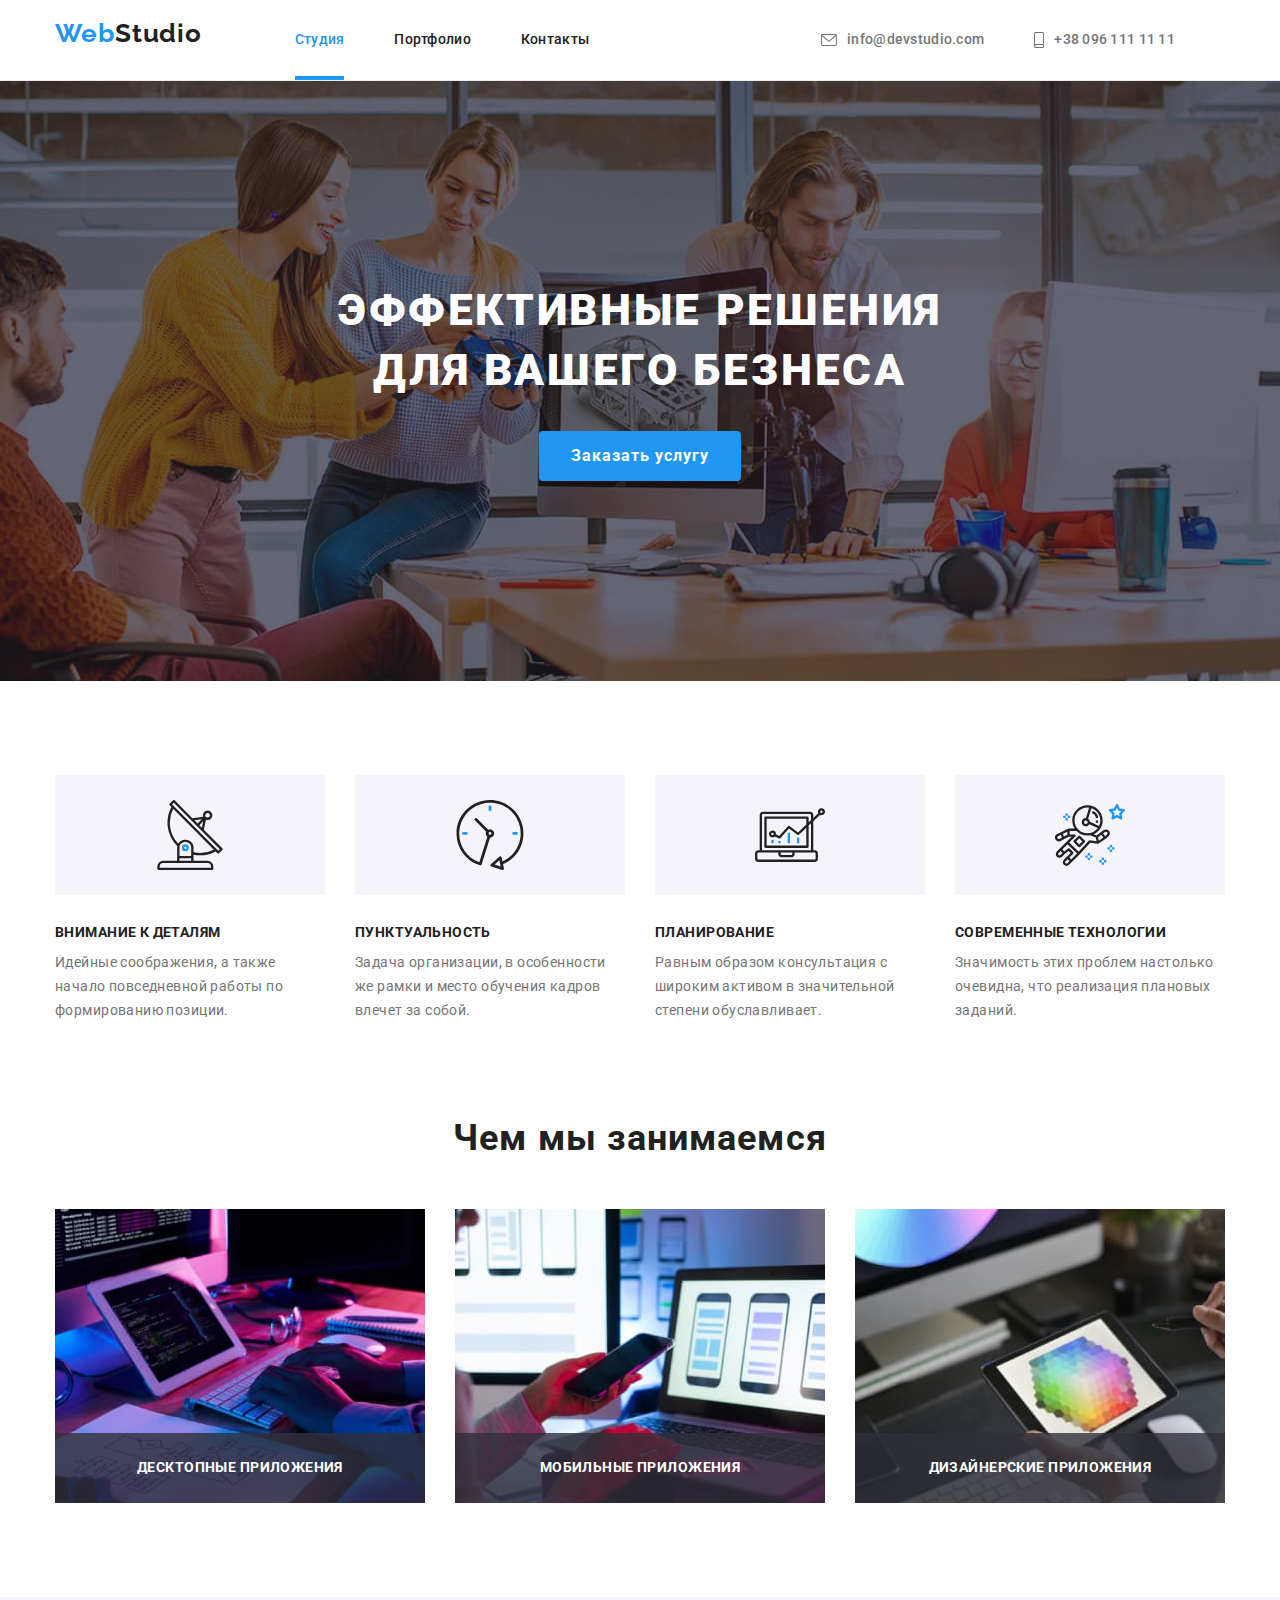
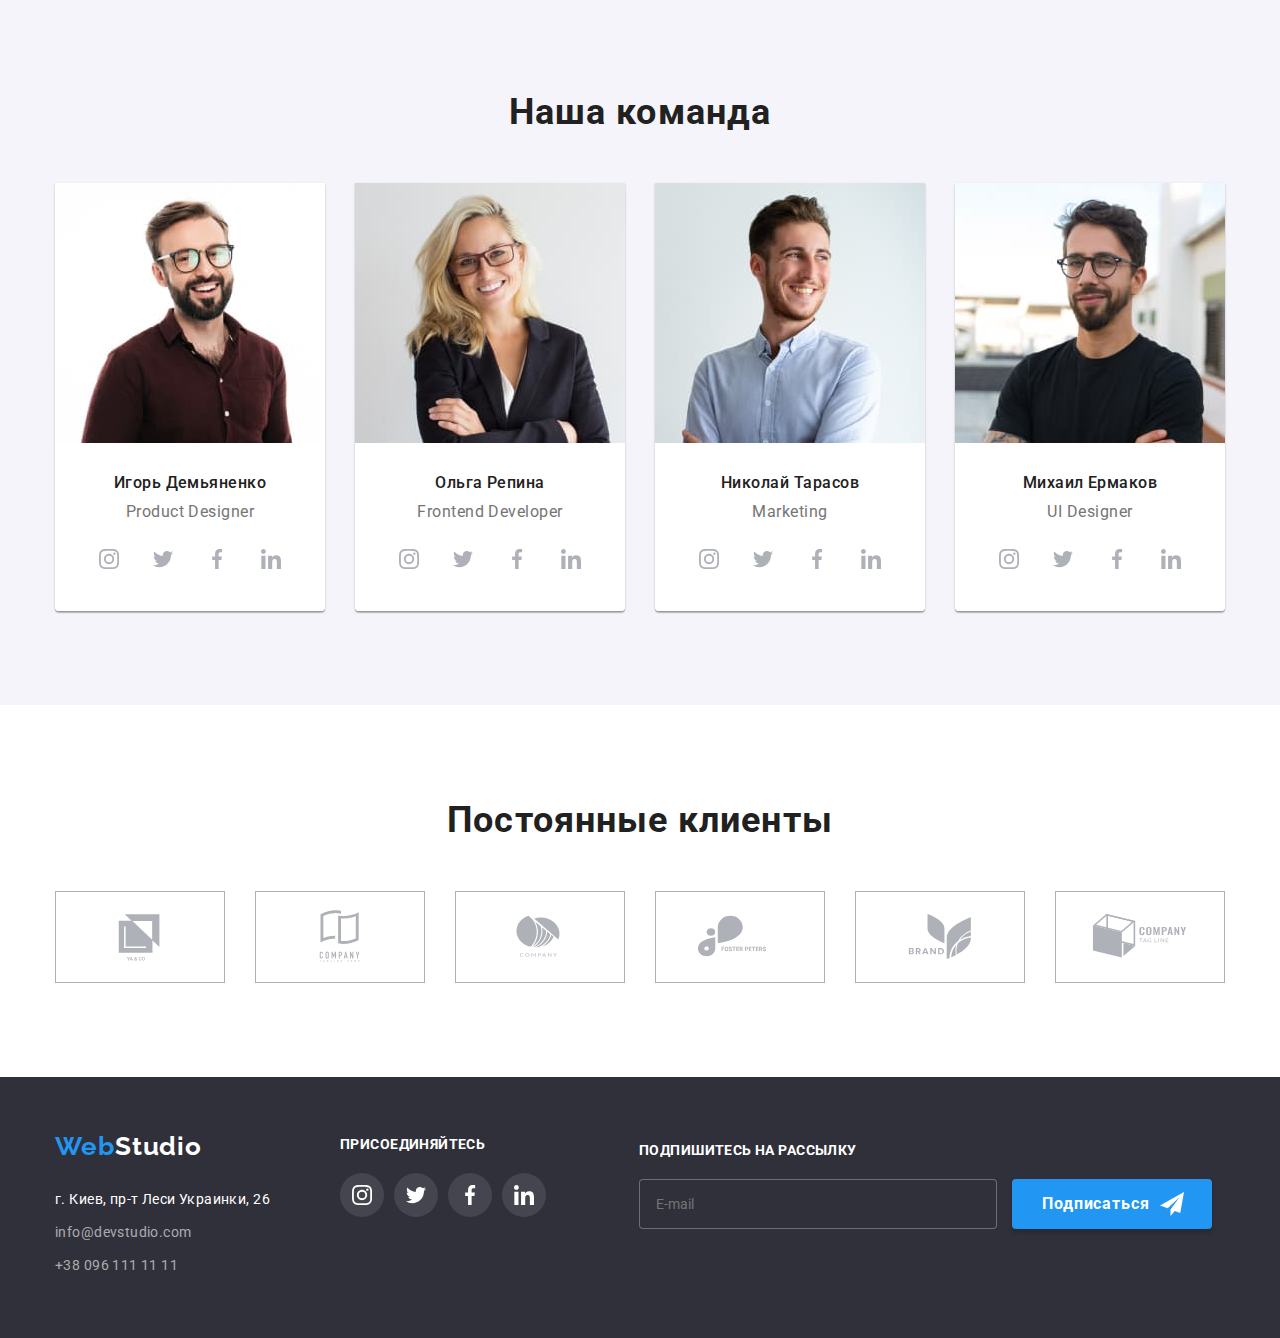
==== commit 397ebfba: "поправила фото" ====
--- a/index.html
+++ b/index.html
@@ -197,11 +197,9 @@
                      ./images/desktop/img.team-540.jpg 540w, 
                      ./images/table/img.team-708.jpg 708w,
                      ./images/mobile/img.team-900.jpg 900w"
-                     sizes="100vw"                     
-
-                    src="./images/desktop/img.team-270.jpg"
+                     src="./images/desktop/img.team-270.jpg"
                      alt="Фото мужчины"
-                     sizes="(min-width: 1200px) 25vw, (min-width: 768px) 50vw, (min-width: 480px) 50vw (min-width: 320px) 100vw">
+                     sizes="(min-width: 1200px) 270px, (min-width: 768px) 354px, (min-width: 480px) 450px, (min-width: 320px) 100vw">
 
                     <div class="card">
                         <h3 class="card__title">Игорь Демьяненко</h3>
@@ -250,7 +248,7 @@
                     
                      src="./images/desktop/img.team1-270.jpg"  
                      alt="Фото женщины" 
-                     sizes="(min-width: 320px) 100vw, (min-width: 768px) 50vw, (min-width: 1200px) 25vw">
+                     sizes="(min-width: 1200px) 270px, (min-width: 768px) 354px, (min-width: 480px) 450px, (min-width: 320px) 100vw">
                     
                     <div class="card">
                         <h3 class="card__title">Ольга Репина</h3>
@@ -297,7 +295,7 @@
                     ./images/mobile/img.team2-900.jpg 900w"
                     
                     src="./images/desktop/img.team2-270.jpg"  alt="фото мужчины" 
-                     sizes="(min-width: 320px) 100vw, (min-width: 768px) 50vw, (min-width: 1200px) 25vw">
+                    sizes="(min-width: 1200px) 270px, (min-width: 768px) 354px, (min-width: 480px) 450px, (min-width: 320px) 100vw">
 
                     <div class="card">
                         <h3 class="card__title">Николай Тарасов</h3>
@@ -344,7 +342,7 @@
                     ./images/mobile/img.team3-900.jpg 900w"
                     
                      src="./images/desktop/img.team3-270.jpg"  alt="Фото мужчины"  
-                     sizes="(min-width: 320px) 100vw, (min-width: 768px) 50vw, (min-width: 1200px) 25vw, 100vw">
+                     sizes="(min-width: 1200px) 270px, (min-width: 768px) 354px, (min-width: 480px) 450px, (min-width: 320px) 100vw">
 
                     <div class="card">
                         <h3 class="card__title">Михаил Ермаков</h3>
--- a/css/main.min.css
+++ b/css/main.min.css
@@ -1,2 +1,2 @@
-:root{--main-font: 'Roboto', sans-serif ;--secondary-font: 'Raleway', sans-serif;--main-font-color: rgba(117, 117, 117, 1);--title-font: rgba(33, 33, 33, 1);--background-header: rgba(255, 255, 255, 1);--background-team: rgba(245, 244, 250, 1);--background-footer: rgba(47, 48, 58, 1);--button-link-color: rgba(33, 150, 243, 1);--button-link-hover: rgba(24, 140, 232, 1);--footer-contacts: rgba(255, 255, 255, 0.6);--icons-color: rgba(175, 177, 184, 1);--сubic: cubic-bezier(0.4, 0, 0.2, 1)}.visually-hidden{position:absolute;white-space:nowrap;width:1px;height:1px;overflow:hidden;border:0;padding:0;clip:rect(0 0 0 0);clip-path:inset(50%);margin:-1px}body{font-family:var(--main-font);color:var(--main-font-color);background-color:var(--background-header)}ul{padding-inline-start:0;margin-block-end:0;margin-block-start:0}.container{max-width:1200px;padding-left:15px;padding-right:15px;margin-left:auto;margin-right:auto}@media screen and (min-width: 480px){.container{max-width:480px}}@media screen and (min-width: 768px){.container{max-width:768px}}@media screen and (min-width: 1200px){.container{max-width:1200px}}h1,h2,h3{margin-top:0;margin-block-end:0;margin-block-start:0}img{display:block;max-width:100%;height:auto}.list{list-style:none}.button{border-radius:4px;border:0;cursor:pointer;font-size:16px;transition-property:background;transition-duration:250ms;transition-timing-function:var(--сubic)}.communication{display:flex;justify-content:center;align-items:center;padding-inline-start:0}.header{font-weight:500;font-size:14px;line-height:1.14;border-bottom:1px solid #ececec;background-color:var(--background-header)}.container__header{display:flex;align-items:center}@media screen and (max-width: 767px){.container__header{display:block;max-width:767px}}@media screen and (min-width: 768px){.container__header{max-width:1200px}}@media screen and (min-width: 1200px){.container__header{max-width:1200px}}.logo{font-family:var(--secondary-font);font-weight:700;font-size:26px;line-height:0.72;letter-spacing:0.03em;text-decoration:none}@media screen and (max-width: 479px){.logo{font-size:24px;line-height:1.67}}.web{display:inline-block;min-width:60px;height:31px;color:var(--button-link-color)}.studio{display:inline-block;min-width:85px;height:31px;margin:0}.nav__btn{position:relative;min-width:40px;height:40px;padding:0;margin-top:10px;margin-bottom:10px;margin-left:auto;border:none;background-color:transparent;z-index:1}.nav__btn.is-active .nav__icon{position:fixed;top:0;right:0;margin-top:10px;margin-right:10px}.nav__btn .nav-icon__close{display:none}.nav__btn.is-active .nav-icon__close{display:block}.nav__btn.is-active .nav-icon__open{display:none}.nav__btn:hover .nav-icon__close,.nav__btn:focus .nav-icon__close{fill:var(--button-link-color)}.nav__btn:hover .nav-icon__open,.nav__btn:focus .nav-icon__open{fill:var(--button-link-color)}@media screen and (min-width: 767px){.nav__btn{display:none}}.nav{display:flex;align-items:center}.logo__nav{padding-top:24px;padding-bottom:25px;margin-right:93px}.studio__nav{color:var(--title-font)}.nav__list{display:flex;padding:0;margin:0}@media screen and (max-width: 767px){.nav__list{display:none}}.nav__item{padding:0;margin-right:50px}.nav-list .nav-list-item:last-child{margin-right:0}.nav__item-menu{font-size:40px;font-weight:500;line-height:1.18;letter-spacing:0.02em;text-align:left;padding:32px 0}@media screen and (max-width: 767px){.nav__item-menu{padding-top:0}}.nav__link{display:block;padding-top:32px;padding-bottom:32px;color:var(--title-font);letter-spacing:0.02em;text-decoration:none;transition-property:color;transition-duration:250ms;transition-timing-function:var(--сubic)}@media screen and (max-width: 767px){.nav__link{padding-top:0;padding-bottom:0}}.nav__link:hover,.nav__link:focus{color:var(--button-link-color)}.link-current{position:relative;display:block;padding:32px 0 28px 0;color:var(--button-link-color);letter-spacing:0.02em;text-decoration:none}@media screen and (max-width: 767px){.link-current{padding:0}}.link-current::after{position:absolute;top:100%;right:0;content:"";width:100%;height:4px;background-color:var(--button-link-color)}@media screen and (max-width: 767px){.link-current::after{display:none}}.contacts{display:flex;padding:0;margin-left:auto;margin-top:0;margin-bottom:0;align-items:center;justify-content:center}@media screen and (max-width: 767px){.contacts{display:none}}@media screen and (min-width: 768px) and (max-width: 1199px){.contacts{display:block}}.contacts__item{margin-right:50px}@media screen and (max-width: 767px){.contacts__item{margin-bottom:32px;margin-right:0}}@media screen and (min-width: 768px) and (max-width: 1199px){.contacts__item{margin-right:0;margin-bottom:10px}}.contacts .contacts-item:last-child{margin-right:0}.contacts__mail{display:flex;align-items:center;height:16px;color:var(--main-font-color);letter-spacing:0.02em;text-decoration:none;transition-property:color;transition-duration:250ms;transition-timing-function:var(--сubic)}@media screen and (max-width: 767px){.contacts__mail{font-size:24px;font-weight:500;line-height:1.17;color:var(--main-font-color)}}@media screen and (min-width: 768px) and (max-width: 1199px){.contacts__mail{font-size:12px;line-height:1.17;text-align:left;margin-bottom:10px}}.contacts__mail:hover,.contacts__mail:focus{color:var(--button-link-color)}.contacts__tel{display:flex;align-items:center;color:var(--main-font-color);letter-spacing:0.02em;text-decoration:none;height:16px;transition-property:color;transition-duration:250ms;transition-timing-function:var(--сubic)}@media screen and (max-width: 479px){.contacts__tel{font-size:24px;line-height:1.17;color:var(--button-link-color)}}@media screen and (min-width: 480px) and (max-width: 767px){.contacts__tel{font-size:34px;line-height:1.17;color:var(--button-link-color)}}@media screen and (min-width: 768px) and (max-width: 1199px){.contacts__tel{display:flex;align-items:center;font-size:12px}}.contacts__tel:hover,.contacts__tel:focus{color:var(--button-link-color)}.contacts-icon{margin-right:10px;fill:currentColor}.hero{padding-top:200px;padding-bottom:200px;text-align:center;max-width:1600px;margin-left:auto;margin-right:auto;background-color:var(--background-footer);background-size:cover;background-repeat:no-repeat;background-position:center}@media screen and (max-width: 767px){.hero{background:linear-gradient(rgba(47,48,58,0.4), rgba(47,48,58,0.4)),url("../images/mobile/img.header-480.jpg")}}@media screen and (max-width: 767px) and (min-device-pixel-ratio: 2), screen and (max-width: 767px) and (min-resolution: 192dpi), screen and (max-width: 767px) and (min-resolution: 2dppx){.hero{background-image:linear-gradient(rgba(47,48,58,0.4), rgba(47,48,58,0.4)),url("../images/mobile/img.header-960.jpg")}}@media screen and (min-width: 768px) and (max-width: 1199px){.hero{background:linear-gradient(rgba(47,48,58,0.4), rgba(47,48,58,0.4)),url("../images/table/img.header-768.jpg")}}@media screen and (min-width: 768px) and (max-width: 1199px) and (min-device-pixel-ratio: 2), screen and (min-width: 768px) and (max-width: 1199px) and (min-resolution: 192dpi), screen and (min-width: 768px) and (max-width: 1199px) and (min-resolution: 2dppx){.hero{background-image:linear-gradient(rgba(47,48,58,0.4), rgba(47,48,58,0.4)),url("../images/table/img.header-1536.jpg")}}@media screen and (min-width: 1200px){.hero{background:linear-gradient(rgba(47,48,58,0.4), rgba(47,48,58,0.4)),url("../images/desktop/img.header-1600.jpg")}}@media screen and (min-width: 1200px) and (min-device-pixel-ratio: 2), screen and (min-width: 1200px) and (min-resolution: 192dpi), screen and (min-width: 1200px) and (min-resolution: 2dppx){.hero{background-image:linear-gradient(rgba(47,48,58,0.4), rgba(47,48,58,0.4)),url("../images/desktop/img.header-3200.jpg")}}.hero__title{max-width:696px;margin-left:auto;margin-right:auto;margin-bottom:30px;font-weight:900;font-size:44px;line-height:1.36;letter-spacing:0.06em;color:var(--background-header)}@media screen and (max-width: 480px){.hero__title{font-size:26px;line-height:1.62;display:block;max-width:360px}}@media screen and (min-width: 480px) and (max-width: 768px){.hero__title{font-size:26px;line-height:1.62;max-width:360px}}.hero__button{display:inline-block;padding:10px 32px;min-width:201px;font-weight:700;line-height:1.88;letter-spacing:0.06em;background-color:var(--button-link-color);color:var(--background-header);box-shadow:0px 4px 4px 0px rgba(0,0,0,0.15)}.hero__button:hover,.hero__button:focus{background-color:var(--button-link-hover)}.peculiarities{padding-top:94px;padding-bottom:94px}@media screen and (max-width: 1199px){.peculiarities{padding-top:60px;padding-bottom:60px}}.peculiarities__title{margin-bottom:10px;font-weight:700;font-size:14px;line-height:1.14;letter-spacing:0.03em;color:var(--title-font)}@media screen and (max-width: 767px){.peculiarities__title{text-align:center}}.peculiarities__list{display:flex;padding:0;margin:0}@media screen and (max-width: 767px){.peculiarities__list{display:block}}@media screen and (min-width: 768px) and (max-width: 1199px){.peculiarities__list{display:flex;flex-wrap:wrap;justify-content:center}}.peculiarities__item{margin-right:30px}@media screen and (max-width: 479px){.peculiarities__item{margin-left:auto;margin-right:auto}}@media screen and (min-width: 480px) and (max-width: 767px){.peculiarities__item{margin-right:auto;margin-left:auto;margin-bottom:30px}}@media screen and (min-width: 768px) and (max-width: 1199px){.peculiarities__item{max-width:354px;margin-right:30px;margin-bottom:30px}.peculiarities__item:nth-child(2n){margin-right:0}.peculiarities__item:nth-last-child(-n+2){margin-bottom:0}}@media screen and (min-width: 768px) and (max-width: 1199px) and (min-width: 1200px){.peculiarities__item .peculiarities__list .peculiarities__item:last-child{margin-right:0;width:270px}}.peculiarities__container{display:flex;align-items:center;justify-content:center;height:120px;background-color:#f5f4fa;margin-bottom:30px;color:var(--title-font)}@media screen and (max-width: 479px){.peculiarities__container{max-width:450px;margin-left:auto;margin-right:auto}}@media screen and (min-width: 480px) and (max-width: 767px){.peculiarities__container{min-width:450px;margin-left:auto;margin-right:auto}}@media screen and (min-width: 768px) and (max-width: 1199px){.peculiarities__container{max-width:354px}}@media screen and (min-width: 1200px){.peculiarities__container{width:270px}}.peculiarities__text{display:inline-block;margin:0;font-size:14px;line-height:1.71;letter-spacing:0.03em;color:var(--main-font-color)}.services{display:none;padding-top:0px;padding-bottom:94px;margin:0 auto;text-align:center}@media screen and (min-width: 1200px){.services{display:block}}.services__title{margin-left:auto;margin-right:auto;margin-bottom:50px;font-weight:700;font-size:36px;line-height:1.17;letter-spacing:0.03em;color:var(--title-font)}.services__list{display:flex;padding:0;margin-block-start:0;margin-block-end:0;padding-inline-start:0}.services__item{position:relative;width:370px;margin-right:30px}.services__describe{position:absolute;bottom:0;left:0;width:100%;padding-top:27px;padding-bottom:27px;font-size:14px;line-height:1.14;font-weight:700;letter-spacing:0.03em;color:var(--background-header);background-color:rgba(47,48,58,0.8)}.services__list .services__item:last-child{margin-right:0}.team{padding-top:94px;padding-bottom:94px;background-color:var(--background-team);text-align:center}@media screen and (max-width: 1199px){.team{padding-top:60px;padding-bottom:60px}}.team__title{margin-left:auto;margin-right:auto;margin-bottom:50px;font-weight:700;font-size:36px;line-height:1.17;letter-spacing:0.03em;color:var(--title-font)}@media screen and (max-width: 1199px){.team__title{font-size:28px;font-weight:700;line-height:1.18;margin-bottom:30px}}.team__list{padding-left:0;margin-top:0;margin-bottom:0;margin-right:0;text-align:center}@media screen and (max-width: 767px){.team__list{display:block;margin-left:auto;margin-right:auto}}@media screen and (min-width: 768px) and (max-width: 1199px){.team__list{display:flex;flex-basis:calc((100% - 4 * 15px) / 2);flex-wrap:wrap;justify-content:center}}@media screen and (min-width: 1200px){.team__list{display:flex}}.team__item{margin-right:30px;box-shadow:0px 2px 1px 0px rgba(0,0,0,0.2),0px 1px 1px 0px rgba(0,0,0,0.14),0px 1px 3px 0px rgba(0,0,0,0.12);border-radius:0 0 4px 4px}@media screen and (max-width: 767px){.team__item{max-width:450px;margin-right:auto;margin-left:auto;margin-bottom:30px}.team__item:last-child{margin-bottom:0}}@media screen and (min-width: 768px) and (max-width: 1199px){.team__item{flex-basis:calc((100% - 4 * 15px) / 2);min-width:354px;margin-bottom:30px}.team__item:nth-child(2n){margin-right:0}}@media screen and (min-width: 1200px){.team__item{min-width:270px}}@media screen and (max-width: 479px){.team__photo{margin-right:auto;margin-left:auto}}.card{padding-top:30px;padding-bottom:30px;background-color:var(--background-header);border-radius:0 0 4px 4px}@media screen and (max-width: 767px){.card{max-width:450px}}.card__title{display:inline-block;margin-top:0;margin-bottom:10px;font-weight:500;font-size:16px;line-height:1.19;letter-spacing:0.03em;color:var(--title-font);text-align:center}.card__text{margin-top:0;margin-bottom:16px;font-size:16px;line-height:1.19;letter-spacing:0.03em;color:var(--main-font-color)}.communication__item{margin-right:10px;border-radius:50%;width:44px;height:44px}.communication__item:last-child{margin-right:0}.communication__link{display:flex;justify-content:center;align-items:center;width:100%;height:100%;border-radius:50%;transition-property:color, background;transition-duration:250ms;transition-timing-function:var(--сubic)}.team-communication__link{color:var(--icons-color);background-color:var(--background-header)}.team-communication__link:hover,.team-communication__link:focus{color:var(--background-header);background-color:var(--button-link-color)}.communication__icon{fill:currentColor}.communication__link--dark{color:var(--background-header);background-color:rgba(255,255,255,0.1)}.communication__link--dark:hover,.communication__link--dark:focus{background-color:var(--button-link-color)}.communication__icon--dark{fill:currentColor}.clients{padding-top:94px;padding-bottom:94px;text-align:center}@media screen and (max-width: 1199px){.clients{padding-top:60px;padding-bottom:60px}}.clients__title{font-size:36px;font-weight:700;line-height:1.17;letter-spacing:0.03em;color:var(--title-font);margin-bottom:50px}@media screen and (max-width: 1199px){.clients__title{font-size:28px;line-height:1.18;text-align:center;margin-bottom:30px}}.clients__list{display:flex;justify-content:center;list-style:none;margin-top:0;margin-bottom:0;margin-left:auto;margin-right:auto}@media screen and (max-width: 1199px){.clients__list{flex-wrap:wrap}}.clients__item{margin-right:30px;height:92px;border-color:var(--icons-color);border-radius:4px}@media screen and (max-width: 479px){.clients__item{flex-basis:calc((100% - 4 * 15px) / 2);max-width:210px;margin-bottom:30px}.clients__item:nth-child(2n){margin-right:0}}@media screen and (min-width: 480px) and (max-width: 767px){.clients__item{flex-basis:calc((100% - 4 * 15px) / 2);margin-bottom:30px;min-width:210px}.clients__item:nth-child(2n){margin-right:0}}@media screen and (min-width: 768px) and (max-width: 1199px){.clients__item{flex-basis:calc((100% - 6 * 15px) / 3);margin-bottom:30px;min-width:226px}.clients__item:nth-child(3n){margin-right:0}.clients__item:nth-last-child(-n+3){margin-bottom:0}}@media screen and (min-width: 1200px){.clients__item{width:170px;margin-right:30px}.clients__item:nth-child(6){margin-right:0}}.clients__link{display:flex;justify-content:center;align-items:center;width:100%;height:100%;color:var(--icons-color);border:solid 1px;transition-property:color;transition-duration:250ms;transition-timing-function:var(--сubic)}.clients__link:hover,.clients__link:focus{color:var(--button-link-color)}.clients__icon{fill:currentColor}.footer{margin:0 auto;padding-top:60px;padding-bottom:60px;background-color:var(--background-footer);font-size:14px;line-height:1.71;letter-spacing:0.03em}.footer__container{display:flex}@media screen and (max-width: 767px){.footer__container{flex-direction:column;align-items:center;justify-content:center}}@media screen and (min-width: 768px) and (max-width: 1199px){.footer__container{display:block;text-align:center}}@media screen and (min-width: 1200px){.footer__container{align-items:baseline}}.container__common{display:flex}@media screen and (max-width: 767px){.container__common{flex-direction:column}}@media screen and (min-width: 768px) and (max-width: 1199px){.container__common{justify-content:space-between;margin-bottom:60px;margin-left:80px;margin-right:80px}}.container__address{display:block}@media screen and (max-width: 767px){.container__address{text-align:center}}.logo__address{display:inline-block;padding:0;margin-bottom:20px}.address__studio{color:var(--background-header)}.address{font-style:normal;color:var(--background-header)}.address__direction{display:inline-block;margin-top:0;margin-bottom:8px;margin-block-start:0;margin-block-end:0}@media screen and (min-width: 768px){.address__direction{margin-bottom:9px}}.address__list{padding-left:0;margin-top:0%;margin-bottom:0%;list-style:none}.address__item{margin-top:0;margin-bottom:9px}@media screen and (max-width: 767px){.address__item{margin-bottom:8px}}.address__item:last-child{margin-bottom:0}.address__item:last-child{margin-bottom:0}.address__contact{display:block;padding:0;text-decoration:none;color:var(--footer-contacts);transition-property:color;transition-duration:250ms;transition-timing-function:var(--сubic)}.address__contact:hover,.address__contact:focus{color:var(--button-link-color)}.connect{margin-left:70px}@media screen and (max-width: 767px){.connect{margin-left:0;text-align:center}}.connect__title{display:block;color:var(--background-header);font-size:14px;line-height:1.14;font-weight:700;margin-top:0;margin-bottom:20px}@media screen and (max-width: 767px){.connect__title{margin-top:60px;margin-bottom:20px}}.subscribe{margin-left:0}@media screen and (max-width: 767px){.subscribe{text-align:center}}@media screen and (min-width: 1200px){.subscribe{margin-left:93px}}.subscribe__call{display:block;color:var(--background-header);line-height:1.14;font-weight:700;margin-top:0;margin-bottom:20px}@media screen and (max-width: 767px){.subscribe__call{margin-top:60px;margin-bottom:20px}}.subscribe__field{height:50px;border:1px solid rgba(255,255,255,0.3);border-radius:4px;background-color:var(--background-footer);padding:15px 16px;color:var(--footer-contacts);outline:transparent;transition-duration:250ms;transition-timing-function:var(--сubic)}@media screen and (max-width: 479px){.subscribe__field{max-width:358px;display:block;margin-bottom:20px;margin-left:auto;margin-right:auto}}@media screen and (min-width: 480px) and (max-width: 767px){.subscribe__field{min-width:358px;display:block;margin-bottom:20px;margin-left:auto;margin-right:auto}}@media screen and (min-width: 768px) and (max-width: 1199px){.subscribe__field{min-width:450px;display:block;margin-bottom:20px;margin-left:auto;margin-right:auto}}@media screen and (min-width: 1200px){.subscribe__field{width:358px}}.subscribe__field:hover,.subscribe__field:focus{border-color:var(--button-link-color)}.submit{position:relative;min-width:200px;padding:10px 62px 10px 29px;margin-left:0;font-weight:700;line-height:1.88;letter-spacing:0.06em;background-color:var(--button-link-color);color:var(--background-header);box-shadow:0px 4px 4px 0px rgba(0,0,0,0.15)}@media screen and (min-width: 1200px){.submit{margin-left:12px}}.submit:hover,.submit:focus{background-color:var(--button-link-hover)}.submit__icon{position:absolute;top:0;right:0;margin-top:13px;margin-right:28px;fill:var(--background-header)}.backdrop{position:fixed;top:0;left:0;width:100%;height:100%;background-color:rgba(0,0,0,0.2);opacity:1;pointer-events:initial;visibility:visible;transition:opacity 250ms var(--сubic);z-index:10}.backdrop.is-hidden{opacity:0;pointer-events:none}.modal{position:absolute;top:50%;left:50%;transform:translate(-50%, -50%) scale(1);transition:transform 250ms var(--сubic);padding:40px 40px 40px 41px;border:1px;border-color:rgba(0,0,0,0.1);border-radius:4px;background-color:var(--background-header);box-shadow:0px 2px 1px 0px rgba(0,0,0,0.2);box-shadow:0px 1px 1px 0px rgba(0,0,0,0.14);box-shadow:0px 1px 3px 0px rgba(0,0,0,0.12)}@media screen and (max-width: 767px){.modal{max-width:450px;height:auto}}@media screen and (min-width: 768px) and (max-width: 1199px){.modal{max-width:450px;height:609px}}@media screen and (min-width: 1200px){.modal{width:528px;height:581px}}.backdrop.is-hidden .modal{transform:translate(-50%, -50%) scale(0.4);transition:transform 250ms var(--сubic)}.close{display:flex;justify-content:center;align-items:center;position:absolute;top:8px;right:8px;padding:0;width:30px;height:30px;border-radius:50%;border:1px solid;border-color:rgba(0,0,0,0.1);cursor:pointer;background-color:var(--background-header);transition-duration:250ms;transition-timing-function:var(--сubic)}.close:hover .close__icon,.close:focus .close__icon{fill:var(--button-link-color)}@media screen and (min-width: 320px) and (max-width: 479px){.close{top:18px}}.close__icon{position:absolute;transition-duration:250ms;transition-timing-function:var(--сubic)}@media screen and (max-width: 479px){.application{max-width:370px}}@media screen and (min-width: 480px) and (max-width: 1199px){.application{min-width:370px}}@media screen and (min-width: 1200px){.application{min-width:448px}}.application__title{display:inline-block;color:var(--title-font);font-size:20px;font-weight:700;line-height:1.15;letter-spacing:0.03em;text-align:center;margin-bottom:12px}.application__field{display:flex;flex-direction:column;font-size:12px;line-height:1.17;letter-spacing:0.01em}.application__label{margin-bottom:4px}.application__input{margin:0;padding:12px 15px 12px 42px;border:1px solid;border-color:rgba(33,33,33,0.2);border-radius:4px;outline:transparent}@media screen and (max-width: 479px){.application__input{max-width:370px}}@media screen and (min-width: 480px) and (max-width: 1199px){.application__input{min-width:370px}}@media screen and (min-width: 1200px){.application__input{min-width:448px}}.application__input:hover,.application__input:focus-within{border-color:var(--button-link-color)}.application__input:hover+.application__icon,.application__input:focus-within+.application__icon{fill:var(--button-link-color)}.icon-box{position:relative;margin-bottom:10px}@media screen and (max-width: 479px){.icon-box{max-width:370px}}@media screen and (min-width: 480px) and (max-width: 1199px){.icon-box{min-width:370px}}@media screen and (min-width: 1200px){.icon-box{min-width:448px}}.application__icon{position:absolute;left:0;top:0;margin-left:12px;margin-top:11px;margin-bottom:11px;fill:var(--title-font);transition-duration:250ms;transition-timing-function:var(--сubic)}input[type="checkbox"]{margin-right:8px}.comment{padding:12px 16px;margin:0;margin-bottom:20px;border:1px solid;border-radius:4px;resize:none;font-size:12px;line-height:1.17;letter-spacing:0.01em;border-color:rgba(33,33,33,0.2);transition-duration:250ms;transition-timing-function:var(--сubic);outline:none}.comment:hover,.comment:focus-within{border-color:var(--button-link-color)}.comment::placeholder{font-size:12px;line-height:1.17;letter-spacing:0.01em}.agree{display:flex;justify-content:center;align-items:center;line-height:1.71;letter-spacing:0.03em;font-size:14px}@media screen and (max-width: 479px){.agree{display:block}}@media screen and (max-width: 1199px){.agree{line-height:1.67;letter-spacing:0.03em;font-size:12px}}.checkbox{position:absolute;white-space:nowrap;width:1px;height:1px;overflow:hidden;border:0;padding:0;clip:rect(0 0 0 0);clip-path:inset(50%);margin:-1px}.checkbox:checked+.span-box{background-color:var(--button-link-color);background-size:contain;background-origin:border-box;border-color:var(--button-link-color)}.span-box{display:inline-block;position:relative;border:solid 2px var(--title-font);border-radius:2px;height:17px;width:17px;margin-top:4px;margin-bottom:4px;margin-right:8px}@media screen and (max-width: 479px){.span-box{margin-bottom:0}}.checkbox__icon{position:absolute;left:-1px;top:-1px}.application__link{display:inline-block;margin-left:5px;color:var(--button-link-color);line-height:1.71;letter-spacing:0.03em;font-size:14px}@media screen and (max-width: 1199px){.application__link{line-height:1.67;letter-spacing:0.03em;font-size:12px}}.application__link:hover,.application__link:focus{color:var(--button-link-hover);transition-duration:250ms;transition-timing-function:var(--сubic)}.send{display:block;min-width:200px;padding:10px 55px 10px 56px;margin-top:30px;margin-left:auto;margin-right:auto;font-weight:700;line-height:1.88;letter-spacing:0.06em;background-color:var(--button-link-color);color:var(--background-header);box-shadow:0px 4px 4px 0px rgba(0,0,0,0.15)}.send:hover,.send:focus{background-color:var(--button-link-hover)}@media screen and (min-width: 320px) and (max-width: 479px){.send{margin-top:10px}}.filters__list{display:flex;justify-content:center;margin-block-start:0;margin-block-end:0;margin-bottom:50px;list-style:none;padding:0;padding-inline-start:0}@media screen and (max-width: 767px){.filters__list{flex-wrap:wrap;justify-content:flex-start;margin-bottom:40px}}.filters__item{margin-right:8px}@media screen and (max-width: 767px){.filters__item{margin-bottom:15px}.filters__item:nth-last-child(-n+2){margin-bottom:0}}.filters__list .filters__item:last-child{margin-right:0}.filters__button{padding:6px 22px;background-color:var(--background-team);color:var(--title-font);font-weight:500;line-height:1.63;letter-spacing:0.03em;box-shadow:none}.filters__button:hover,.filters__button:focus{background-color:var(--button-link-color);color:var(--background-header);box-shadow:0px 2px 2px 0px rgba(0,0,0,0.12),0px 1px 2px 0px rgba(0,0,0,0.08),0px 3px 1px 0px rgba(0,0,0,0.1)}.portfolio{background-color:var(--background-color);padding-top:94px;padding-bottom:94px}@media screen and (max-width: 1199px){.portfolio{padding-top:60px;padding-bottom:60px}}.portfolio__list{display:flex;flex-wrap:wrap;justify-content:space-between;padding-left:0;margin:0}.portfolio__item{margin-bottom:30px}@media screen and (max-width: 479px){.portfolio__item{max-width:450px;margin-left:auto;margin-right:auto}}@media screen and (min-width: 480px) and (max-width: 767px){.portfolio__item{max-width:450px;margin-left:auto;margin-right:auto}.portfolio__item:last-child{margin-bottom:0}}@media screen and (min-width: 768px) and (max-width: 1199px){.portfolio__item{flex-basis:calc((100% - 30px)/2);max-width:354px;margin-right:30px}.portfolio__item:nth-last-child(-n+1){margin-bottom:0}.portfolio__item:nth-child(2n){margin-right:0}}@media screen and (min-width: 1200px){.portfolio__item{min-width:370px}.portfolio__item .portfolio__item:nth-child(3n){margin-right:0}.portfolio__item .portfolio__item:nth-last-child(-n+3){margin-bottom:0}}.portfolio__item:hover .thumb__description{transform:translateY(0)}.portfolio__link{display:flex;flex-direction:column;height:100%;text-decoration:none;box-shadow:none;transition-property:box-shadow;transition-duration:250ms;transition-timing-function:var(--сubic)}.portfolio__link:hover{box-shadow:1px 4px 6px 0px rgba(0,0,0,0.16),0px 4px 4px 0px rgba(0,0,0,0.06),0px 1px 1px 0px rgba(0,0,0,0.12)}.portfolio__link:focus{color:var(--button-link-color)}.thumb{position:relative;overflow:hidden}@media screen and (max-width: 767px){.thumb__photo{max-width:450px}}@media screen and (min-width: 768px) and (max-width: 1199px){.thumb__photo{max-width:354px}}@media screen and (min-width: 1200px){.thumb__photo{max-width:370px}}.thumb__title{margin-bottom:4px;font-weight:700;font-size:18px;line-height:2;letter-spacing:0.06em;color:var(--title-font)}.thumb__text{margin-top:0;margin-bottom:0;font-size:16px;line-height:1.88;letter-spacing:0.03em;color:var(--main-font-color)}.thumb__description{position:absolute;left:0;top:0;padding:63px 24px;margin:0;margin-block-start:0;margin-block-end:0;font-size:18px;line-height:1.56;letter-spacing:0.03em;text-align:left;color:var(--background-header);background-color:rgba(33,150,243,0.9);transform:translateY(100%);transition-duration:250ms;transition-timing-function:var(--сubic)}.thumb__basis{flex-grow:1;padding-top:20px;padding-bottom:20px;padding-left:24px;padding-right:24px;border-bottom:1px solid #eee;border-left:1px solid #eee;border-right:1px solid #eee}@media screen and (max-width: 767px){.thumb__basis{max-width:450px}}@media screen and (min-width: 768px) and (max-width: 1199px){.thumb__basis{max-width:354px}}@media screen and (min-width: 1200px){.thumb__basis{max-width:370px}}.container__menu{position:fixed;margin-left:auto;margin-right:auto;padding:48px 40px}@media screen and (max-width: 767px){.container__menu{display:none;position:fixed;right:0;top:0;width:100%;height:100%;background-color:var(--background-header)}.container__menu.is-open{display:block}}@media screen and (min-width: 768px){.container__menu{display:none}}.menu__item{padding-top:100px;padding-bottom:32px}.menu__item:last-child{padding-top:0;padding-bottom:0}.mobile{display:flex;align-items:center;margin-top:64px}@media screen and (min-width: 768px){.mobile{display:none}}.mobile__item{padding-right:10px;padding-left:10px;border-right:1px solid rgba(33,33,33,0.2)}.mobile__item:last-child{border:none;padding-right:0}.mobile__item:nth-child(1){padding-left:0}.mobile__link{color:var(--button-link-color);font-size:18px;font-weight:500;line-height:1.22;letter-spacing:0.02em;text-decoration:none}@media screen and (max-width: 479px){.mobile__link{font-size:10px}}
+:root{--main-font: 'Roboto', sans-serif ;--secondary-font: 'Raleway', sans-serif;--main-font-color: rgba(117, 117, 117, 1);--title-font: rgba(33, 33, 33, 1);--background-header: rgba(255, 255, 255, 1);--background-team: rgba(245, 244, 250, 1);--background-footer: rgba(47, 48, 58, 1);--button-link-color: rgba(33, 150, 243, 1);--button-link-hover: rgba(24, 140, 232, 1);--footer-contacts: rgba(255, 255, 255, 0.6);--icons-color: rgba(175, 177, 184, 1);--сubic: cubic-bezier(0.4, 0, 0.2, 1)}.visually-hidden{position:absolute;white-space:nowrap;width:1px;height:1px;overflow:hidden;border:0;padding:0;clip:rect(0 0 0 0);clip-path:inset(50%);margin:-1px}body{font-family:var(--main-font);color:var(--main-font-color);background-color:var(--background-header)}ul{padding-inline-start:0;margin-block-end:0;margin-block-start:0}.container{max-width:1200px;padding-left:15px;padding-right:15px;margin-left:auto;margin-right:auto}@media screen and (min-width: 480px){.container{width:480px}}@media screen and (min-width: 768px){.container{width:768px}}@media screen and (min-width: 1200px){.container{width:1200px}}h1,h2,h3{margin-top:0;margin-block-end:0;margin-block-start:0}img{display:block;max-width:100%;height:auto}.list{list-style:none}.button{border-radius:4px;border:0;cursor:pointer;font-size:16px;transition-property:background;transition-duration:250ms;transition-timing-function:var(--сubic)}.communication{display:flex;justify-content:center;align-items:center;padding-inline-start:0}.header{font-weight:500;font-size:14px;line-height:1.14;border-bottom:1px solid #ececec;background-color:var(--background-header)}.container__header{display:flex;align-items:center}@media screen and (max-width: 767px){.container__header{display:block;max-width:767px}}@media screen and (min-width: 768px){.container__header{max-width:1200px}}@media screen and (min-width: 1200px){.container__header{max-width:1200px}}.logo{font-family:var(--secondary-font);font-weight:700;font-size:26px;line-height:0.72;letter-spacing:0.03em;text-decoration:none}@media screen and (max-width: 479px){.logo{font-size:24px;line-height:1.67}}.web{display:inline-block;min-width:60px;height:31px;color:var(--button-link-color)}.studio{display:inline-block;min-width:85px;height:31px;margin:0}.nav__btn{position:relative;min-width:40px;height:40px;padding:0;margin-top:10px;margin-bottom:10px;margin-left:auto;border:none;background-color:transparent;z-index:1}.nav__btn.is-active .nav__icon{position:fixed;top:0;right:0;margin-top:10px;margin-right:10px}.nav__btn .nav-icon__close{display:none}.nav__btn.is-active .nav-icon__close{display:block}.nav__btn.is-active .nav-icon__open{display:none}.nav__btn:hover .nav-icon__close,.nav__btn:focus .nav-icon__close{fill:var(--button-link-color)}.nav__btn:hover .nav-icon__open,.nav__btn:focus .nav-icon__open{fill:var(--button-link-color)}@media screen and (min-width: 767px){.nav__btn{display:none}}.nav{display:flex;align-items:center}.logo__nav{padding-top:24px;padding-bottom:25px;margin-right:93px}.studio__nav{color:var(--title-font)}.nav__list{display:flex;padding:0;margin:0}@media screen and (max-width: 767px){.nav__list{display:none}}.nav__item{padding:0;margin-right:50px}.nav-list .nav-list-item:last-child{margin-right:0}.nav__item-menu{font-size:40px;font-weight:500;line-height:1.18;letter-spacing:0.02em;text-align:left;padding:32px 0}@media screen and (max-width: 767px){.nav__item-menu{padding-top:0}}.nav__link{display:block;padding-top:32px;padding-bottom:32px;color:var(--title-font);letter-spacing:0.02em;text-decoration:none;transition-property:color;transition-duration:250ms;transition-timing-function:var(--сubic)}@media screen and (max-width: 767px){.nav__link{padding-top:0;padding-bottom:0}}.nav__link:hover,.nav__link:focus{color:var(--button-link-color)}.link-current{position:relative;display:block;padding:32px 0 28px 0;color:var(--button-link-color);letter-spacing:0.02em;text-decoration:none}@media screen and (max-width: 767px){.link-current{padding:0}}.link-current::after{position:absolute;top:100%;right:0;content:"";width:100%;height:4px;background-color:var(--button-link-color)}@media screen and (max-width: 767px){.link-current::after{display:none}}.contacts{display:flex;padding:0;margin-left:auto;margin-top:0;margin-bottom:0;align-items:center;justify-content:center}@media screen and (max-width: 767px){.contacts{display:none}}@media screen and (min-width: 768px) and (max-width: 1199px){.contacts{display:block}}.contacts__item{margin-right:50px}@media screen and (max-width: 767px){.contacts__item{margin-bottom:32px;margin-right:0}}@media screen and (min-width: 768px) and (max-width: 1199px){.contacts__item{margin-right:0;margin-bottom:10px}}.contacts .contacts-item:last-child{margin-right:0}.contacts__mail{display:flex;align-items:center;height:16px;color:var(--main-font-color);letter-spacing:0.02em;text-decoration:none;transition-property:color;transition-duration:250ms;transition-timing-function:var(--сubic)}@media screen and (max-width: 767px){.contacts__mail{font-size:24px;font-weight:500;line-height:1.17;color:var(--main-font-color)}}@media screen and (min-width: 768px) and (max-width: 1199px){.contacts__mail{font-size:12px;line-height:1.17;text-align:left;margin-bottom:10px}}.contacts__mail:hover,.contacts__mail:focus{color:var(--button-link-color)}.contacts__tel{display:flex;align-items:center;color:var(--main-font-color);letter-spacing:0.02em;text-decoration:none;height:16px;transition-property:color;transition-duration:250ms;transition-timing-function:var(--сubic)}@media screen and (max-width: 479px){.contacts__tel{font-size:24px;line-height:1.17;color:var(--button-link-color)}}@media screen and (min-width: 480px) and (max-width: 767px){.contacts__tel{font-size:34px;line-height:1.17;color:var(--button-link-color)}}@media screen and (min-width: 768px) and (max-width: 1199px){.contacts__tel{display:flex;align-items:center;font-size:12px}}.contacts__tel:hover,.contacts__tel:focus{color:var(--button-link-color)}.contacts-icon{margin-right:10px;fill:currentColor}.hero{padding-top:200px;padding-bottom:200px;text-align:center;max-width:1600px;margin-left:auto;margin-right:auto;background-color:var(--background-footer);background-size:cover;background-repeat:no-repeat;background-position:center}@media screen and (max-width: 767px){.hero{background:linear-gradient(rgba(47,48,58,0.4), rgba(47,48,58,0.4)),url("../images/mobile/img.header-480.jpg");background-size:cover;background-repeat:no-repeat;background-position:center}}@media screen and (max-width: 767px) and (min-device-pixel-ratio: 2), screen and (max-width: 767px) and (min-resolution: 192dpi), screen and (max-width: 767px) and (min-resolution: 2dppx){.hero{background-image:linear-gradient(rgba(47,48,58,0.4), rgba(47,48,58,0.4)),url("../images/mobile/img.header-960.jpg")}}@media screen and (min-width: 768px) and (max-width: 1199px){.hero{background:linear-gradient(rgba(47,48,58,0.4), rgba(47,48,58,0.4)),url("../images/table/img.header-768.jpg");background-size:cover;background-repeat:no-repeat;background-position:center}}@media screen and (min-width: 768px) and (max-width: 1199px) and (min-device-pixel-ratio: 2), screen and (min-width: 768px) and (max-width: 1199px) and (min-resolution: 192dpi), screen and (min-width: 768px) and (max-width: 1199px) and (min-resolution: 2dppx){.hero{background-image:linear-gradient(rgba(47,48,58,0.4), rgba(47,48,58,0.4)),url("../images/table/img.header-1536.jpg")}}@media screen and (min-width: 1200px){.hero{background:linear-gradient(rgba(47,48,58,0.4), rgba(47,48,58,0.4)),url("../images/desktop/img.header-1600.jpg");background-size:cover;background-repeat:no-repeat;background-position:center}}@media screen and (min-width: 1200px) and (min-device-pixel-ratio: 2), screen and (min-width: 1200px) and (min-resolution: 192dpi), screen and (min-width: 1200px) and (min-resolution: 2dppx){.hero{background-image:linear-gradient(rgba(47,48,58,0.4), rgba(47,48,58,0.4)),url("../images/desktop/img.header-3200.jpg")}}.hero__title{max-width:696px;margin-left:auto;margin-right:auto;margin-bottom:30px;font-weight:900;font-size:44px;line-height:1.36;letter-spacing:0.06em;color:var(--background-header)}@media screen and (max-width: 480px){.hero__title{font-size:26px;line-height:1.62;display:block;max-width:360px}}@media screen and (min-width: 480px) and (max-width: 768px){.hero__title{font-size:26px;line-height:1.62;max-width:360px}}.hero__button{display:inline-block;padding:10px 32px;min-width:201px;font-weight:700;line-height:1.88;letter-spacing:0.06em;background-color:var(--button-link-color);color:var(--background-header);box-shadow:0px 4px 4px 0px rgba(0,0,0,0.15)}.hero__button:hover,.hero__button:focus{background-color:var(--button-link-hover)}.peculiarities{padding-top:94px;padding-bottom:94px}@media screen and (max-width: 1199px){.peculiarities{padding-top:60px;padding-bottom:60px}}.peculiarities__title{margin-bottom:10px;font-weight:700;font-size:14px;line-height:1.14;letter-spacing:0.03em;color:var(--title-font)}@media screen and (max-width: 767px){.peculiarities__title{text-align:center}}.peculiarities__list{display:flex;padding:0;margin:0}@media screen and (max-width: 767px){.peculiarities__list{display:block}}@media screen and (min-width: 768px) and (max-width: 1199px){.peculiarities__list{display:flex;flex-wrap:wrap;justify-content:center}}.peculiarities__item{margin-right:30px}@media screen and (max-width: 479px){.peculiarities__item{margin-left:auto;margin-right:auto}}@media screen and (min-width: 480px) and (max-width: 767px){.peculiarities__item{margin-right:auto;margin-left:auto;margin-bottom:30px}}@media screen and (min-width: 768px) and (max-width: 1199px){.peculiarities__item{max-width:354px;margin-right:30px;margin-bottom:30px}.peculiarities__item:nth-child(2n){margin-right:0}.peculiarities__item:nth-last-child(-n+2){margin-bottom:0}}@media screen and (min-width: 768px) and (max-width: 1199px) and (min-width: 1200px){.peculiarities__item .peculiarities__list .peculiarities__item:last-child{margin-right:0;width:270px}}.peculiarities__container{display:flex;align-items:center;justify-content:center;height:120px;background-color:#f5f4fa;margin-bottom:30px;color:var(--title-font)}@media screen and (max-width: 479px){.peculiarities__container{max-width:450px;margin-left:auto;margin-right:auto}}@media screen and (min-width: 480px) and (max-width: 767px){.peculiarities__container{min-width:450px;margin-left:auto;margin-right:auto}}@media screen and (min-width: 768px) and (max-width: 1199px){.peculiarities__container{max-width:354px}}@media screen and (min-width: 1200px){.peculiarities__container{width:270px}}.peculiarities__text{display:inline-block;margin:0;font-size:14px;line-height:1.71;letter-spacing:0.03em;color:var(--main-font-color)}.services{display:none;padding-top:0px;padding-bottom:94px;margin:0 auto;text-align:center}@media screen and (min-width: 1200px){.services{display:block}}.services__title{margin-left:auto;margin-right:auto;margin-bottom:50px;font-weight:700;font-size:36px;line-height:1.17;letter-spacing:0.03em;color:var(--title-font)}.services__list{display:flex;padding:0;margin-block-start:0;margin-block-end:0;padding-inline-start:0}.services__item{position:relative;width:370px;margin-right:30px}.services__describe{position:absolute;bottom:0;left:0;width:100%;padding-top:27px;padding-bottom:27px;font-size:14px;line-height:1.14;font-weight:700;letter-spacing:0.03em;color:var(--background-header);background-color:rgba(47,48,58,0.8)}.services__list .services__item:last-child{margin-right:0}.team{padding-top:94px;padding-bottom:94px;background-color:var(--background-team);text-align:center}@media screen and (max-width: 1199px){.team{padding-top:60px;padding-bottom:60px}}.team__title{margin-left:auto;margin-right:auto;margin-bottom:50px;font-weight:700;font-size:36px;line-height:1.17;letter-spacing:0.03em;color:var(--title-font)}@media screen and (max-width: 1199px){.team__title{font-size:28px;font-weight:700;line-height:1.18;margin-bottom:30px}}.team__list{padding-left:0;margin-top:0;margin-bottom:0;margin-right:0;text-align:center}@media screen and (max-width: 767px){.team__list{display:block;margin-left:auto;margin-right:auto}}@media screen and (min-width: 768px) and (max-width: 1199px){.team__list{display:flex;flex-basis:calc((100% - 4 * 15px) / 2);flex-wrap:wrap;justify-content:center}}@media screen and (min-width: 1200px){.team__list{display:flex}}.team__item{margin-right:30px;box-shadow:0px 2px 1px 0px rgba(0,0,0,0.2),0px 1px 1px 0px rgba(0,0,0,0.14),0px 1px 3px 0px rgba(0,0,0,0.12);border-radius:0 0 4px 4px}@media screen and (max-width: 767px){.team__item{max-width:450px;margin-right:auto;margin-left:auto;margin-bottom:30px}.team__item:last-child{margin-bottom:0}}@media screen and (min-width: 768px) and (max-width: 1199px){.team__item{flex-basis:calc((100% - 4 * 15px) / 2);min-width:354px;margin-bottom:30px}.team__item:nth-child(2n){margin-right:0}}@media screen and (min-width: 1200px){.team__item{min-width:270px}}@media screen and (max-width: 479px){.team__photo{margin-right:auto;margin-left:auto}}.card{padding-top:30px;padding-bottom:30px;background-color:var(--background-header);border-radius:0 0 4px 4px}@media screen and (max-width: 767px){.card{max-width:450px}}.card__title{display:inline-block;margin-top:0;margin-bottom:10px;font-weight:500;font-size:16px;line-height:1.19;letter-spacing:0.03em;color:var(--title-font);text-align:center}.card__text{margin-top:0;margin-bottom:16px;font-size:16px;line-height:1.19;letter-spacing:0.03em;color:var(--main-font-color)}.communication__item{margin-right:10px;border-radius:50%;width:44px;height:44px}.communication__item:last-child{margin-right:0}.communication__link{display:flex;justify-content:center;align-items:center;width:100%;height:100%;border-radius:50%;transition-property:color, background;transition-duration:250ms;transition-timing-function:var(--сubic)}.team-communication__link{color:var(--icons-color);background-color:var(--background-header)}.team-communication__link:hover,.team-communication__link:focus{color:var(--background-header);background-color:var(--button-link-color)}.communication__icon{fill:currentColor}.communication__link--dark{color:var(--background-header);background-color:rgba(255,255,255,0.1)}.communication__link--dark:hover,.communication__link--dark:focus{background-color:var(--button-link-color)}.communication__icon--dark{fill:currentColor}.clients{padding-top:94px;padding-bottom:94px;text-align:center}@media screen and (max-width: 1199px){.clients{padding-top:60px;padding-bottom:60px}}.clients__title{font-size:36px;font-weight:700;line-height:1.17;letter-spacing:0.03em;color:var(--title-font);margin-bottom:50px}@media screen and (max-width: 1199px){.clients__title{font-size:28px;line-height:1.18;text-align:center;margin-bottom:30px}}.clients__list{display:flex;justify-content:center;list-style:none;margin-top:0;margin-bottom:0;margin-left:auto;margin-right:auto}@media screen and (max-width: 1199px){.clients__list{flex-wrap:wrap}}.clients__item{margin-right:30px;height:92px;border-color:var(--icons-color);border-radius:4px}@media screen and (max-width: 479px){.clients__item{flex-basis:calc((100% - 4 * 15px) / 2);max-width:210px;margin-bottom:30px}.clients__item:nth-child(2n){margin-right:0}}@media screen and (min-width: 480px) and (max-width: 767px){.clients__item{flex-basis:calc((100% - 4 * 15px) / 2);margin-bottom:30px;min-width:210px}.clients__item:nth-child(2n){margin-right:0}}@media screen and (min-width: 768px) and (max-width: 1199px){.clients__item{flex-basis:calc((100% - 6 * 15px) / 3);margin-bottom:30px;min-width:226px}.clients__item:nth-child(3n){margin-right:0}.clients__item:nth-last-child(-n+3){margin-bottom:0}}@media screen and (min-width: 1200px){.clients__item{width:170px;margin-right:30px}.clients__item:nth-child(6){margin-right:0}}.clients__link{display:flex;justify-content:center;align-items:center;width:100%;height:100%;color:var(--icons-color);border:solid 1px;transition-property:color;transition-duration:250ms;transition-timing-function:var(--сubic)}.clients__link:hover,.clients__link:focus{color:var(--button-link-color)}.clients__icon{fill:currentColor}.footer{margin:0 auto;padding-top:60px;padding-bottom:60px;background-color:var(--background-footer);font-size:14px;line-height:1.71;letter-spacing:0.03em}.footer__container{display:flex}@media screen and (max-width: 767px){.footer__container{flex-direction:column;align-items:center;justify-content:center}}@media screen and (min-width: 768px) and (max-width: 1199px){.footer__container{display:block;text-align:center}}@media screen and (min-width: 1200px){.footer__container{align-items:baseline}}.container__common{display:flex}@media screen and (max-width: 767px){.container__common{flex-direction:column}}@media screen and (min-width: 768px) and (max-width: 1199px){.container__common{justify-content:space-between;margin-bottom:60px;margin-left:80px;margin-right:80px}}.container__address{display:block}@media screen and (max-width: 767px){.container__address{text-align:center}}.logo__address{display:inline-block;padding:0;margin-bottom:20px}.address__studio{color:var(--background-header)}.address{font-style:normal;color:var(--background-header)}.address__direction{display:inline-block;margin-top:0;margin-bottom:8px;margin-block-start:0;margin-block-end:0}@media screen and (min-width: 768px){.address__direction{margin-bottom:9px}}.address__list{padding-left:0;margin-top:0%;margin-bottom:0%;list-style:none}.address__item{margin-top:0;margin-bottom:9px}@media screen and (max-width: 767px){.address__item{margin-bottom:8px}}.address__item:last-child{margin-bottom:0}.address__item:last-child{margin-bottom:0}.address__contact{display:block;padding:0;text-decoration:none;color:var(--footer-contacts);transition-property:color;transition-duration:250ms;transition-timing-function:var(--сubic)}.address__contact:hover,.address__contact:focus{color:var(--button-link-color)}.connect{margin-left:70px}@media screen and (max-width: 767px){.connect{margin-left:0;text-align:center}}.connect__title{display:block;color:var(--background-header);font-size:14px;line-height:1.14;font-weight:700;margin-top:0;margin-bottom:20px}@media screen and (max-width: 767px){.connect__title{margin-top:60px;margin-bottom:20px}}.subscribe{margin-left:0}@media screen and (max-width: 767px){.subscribe{text-align:center}}@media screen and (min-width: 1200px){.subscribe{margin-left:93px}}.subscribe__call{display:block;color:var(--background-header);line-height:1.14;font-weight:700;margin-top:0;margin-bottom:20px}@media screen and (max-width: 767px){.subscribe__call{margin-top:60px;margin-bottom:20px}}.subscribe__field{height:50px;border:1px solid rgba(255,255,255,0.3);border-radius:4px;background-color:var(--background-footer);padding:15px 16px;color:var(--footer-contacts);outline:transparent;transition-duration:250ms;transition-timing-function:var(--сubic)}@media screen and (max-width: 479px){.subscribe__field{max-width:358px;display:block;margin-bottom:20px;margin-left:auto;margin-right:auto}}@media screen and (min-width: 480px) and (max-width: 767px){.subscribe__field{min-width:358px;display:block;margin-bottom:20px;margin-left:auto;margin-right:auto}}@media screen and (min-width: 768px) and (max-width: 1199px){.subscribe__field{min-width:450px;display:block;margin-bottom:20px;margin-left:auto;margin-right:auto}}@media screen and (min-width: 1200px){.subscribe__field{width:358px}}.subscribe__field:hover,.subscribe__field:focus{border-color:var(--button-link-color)}.submit{position:relative;min-width:200px;padding:10px 62px 10px 29px;margin-left:0;font-weight:700;line-height:1.88;letter-spacing:0.06em;background-color:var(--button-link-color);color:var(--background-header);box-shadow:0px 4px 4px 0px rgba(0,0,0,0.15)}@media screen and (min-width: 1200px){.submit{margin-left:12px}}.submit:hover,.submit:focus{background-color:var(--button-link-hover)}.submit__icon{position:absolute;top:0;right:0;margin-top:13px;margin-right:28px;fill:var(--background-header)}.backdrop{position:fixed;top:0;left:0;width:100%;height:100%;background-color:rgba(0,0,0,0.2);opacity:1;pointer-events:initial;visibility:visible;transition:opacity 250ms var(--сubic);z-index:10}.backdrop.is-hidden{opacity:0;pointer-events:none}.modal{position:absolute;top:50%;left:50%;transform:translate(-50%, -50%) scale(1);transition:transform 250ms var(--сubic);padding:40px 40px 40px 41px;border:1px;border-color:rgba(0,0,0,0.1);border-radius:4px;background-color:var(--background-header);box-shadow:0px 2px 1px 0px rgba(0,0,0,0.2);box-shadow:0px 1px 1px 0px rgba(0,0,0,0.14);box-shadow:0px 1px 3px 0px rgba(0,0,0,0.12)}@media screen and (max-width: 767px){.modal{max-width:450px;height:auto}}@media screen and (min-width: 768px) and (max-width: 1199px){.modal{max-width:450px;height:609px}}@media screen and (min-width: 1200px){.modal{width:528px;height:581px}}.backdrop.is-hidden .modal{transform:translate(-50%, -50%) scale(0.4);transition:transform 250ms var(--сubic)}.close{display:flex;justify-content:center;align-items:center;position:absolute;top:8px;right:8px;padding:0;width:30px;height:30px;border-radius:50%;border:1px solid;border-color:rgba(0,0,0,0.1);cursor:pointer;background-color:var(--background-header);transition-duration:250ms;transition-timing-function:var(--сubic)}.close:hover .close__icon,.close:focus .close__icon{fill:var(--button-link-color)}@media screen and (min-width: 320px) and (max-width: 479px){.close{top:18px}}.close__icon{position:absolute;transition-duration:250ms;transition-timing-function:var(--сubic)}@media screen and (max-width: 479px){.application{max-width:370px}}@media screen and (min-width: 480px) and (max-width: 1199px){.application{min-width:370px}}@media screen and (min-width: 1200px){.application{min-width:448px}}.application__title{display:inline-block;color:var(--title-font);font-size:20px;font-weight:700;line-height:1.15;letter-spacing:0.03em;text-align:center;margin-bottom:12px}.application__field{display:flex;flex-direction:column;font-size:12px;line-height:1.17;letter-spacing:0.01em}.application__label{margin-bottom:4px}.application__input{margin:0;padding:12px 15px 12px 42px;border:1px solid;border-color:rgba(33,33,33,0.2);border-radius:4px;outline:transparent}@media screen and (max-width: 479px){.application__input{max-width:370px}}@media screen and (min-width: 480px) and (max-width: 1199px){.application__input{min-width:370px}}@media screen and (min-width: 1200px){.application__input{min-width:448px}}.application__input:hover,.application__input:focus-within{border-color:var(--button-link-color)}.application__input:hover+.application__icon,.application__input:focus-within+.application__icon{fill:var(--button-link-color)}.icon-box{position:relative;margin-bottom:10px}@media screen and (max-width: 479px){.icon-box{max-width:370px}}@media screen and (min-width: 480px) and (max-width: 1199px){.icon-box{min-width:370px}}@media screen and (min-width: 1200px){.icon-box{min-width:448px}}.application__icon{position:absolute;left:0;top:0;margin-left:12px;margin-top:11px;margin-bottom:11px;fill:var(--title-font);transition-duration:250ms;transition-timing-function:var(--сubic)}input[type="checkbox"]{margin-right:8px}.comment{padding:12px 16px;margin:0;margin-bottom:20px;border:1px solid;border-radius:4px;resize:none;font-size:12px;line-height:1.17;letter-spacing:0.01em;border-color:rgba(33,33,33,0.2);transition-duration:250ms;transition-timing-function:var(--сubic);outline:none}.comment:hover,.comment:focus-within{border-color:var(--button-link-color)}.comment::placeholder{font-size:12px;line-height:1.17;letter-spacing:0.01em}.agree{display:flex;justify-content:center;align-items:center;line-height:1.71;letter-spacing:0.03em;font-size:14px}@media screen and (max-width: 479px){.agree{display:block}}@media screen and (max-width: 1199px){.agree{line-height:1.67;letter-spacing:0.03em;font-size:12px}}.checkbox{position:absolute;white-space:nowrap;width:1px;height:1px;overflow:hidden;border:0;padding:0;clip:rect(0 0 0 0);clip-path:inset(50%);margin:-1px}.checkbox:checked+.span-box{background-color:var(--button-link-color);background-size:contain;background-origin:border-box;border-color:var(--button-link-color)}.span-box{display:inline-block;position:relative;border:solid 2px var(--title-font);border-radius:2px;height:17px;width:17px;margin-top:4px;margin-bottom:4px;margin-right:8px}@media screen and (max-width: 479px){.span-box{margin-bottom:0}}.checkbox__icon{position:absolute;left:-1px;top:-1px}.application__link{display:inline-block;margin-left:5px;color:var(--button-link-color);line-height:1.71;letter-spacing:0.03em;font-size:14px}@media screen and (max-width: 1199px){.application__link{line-height:1.67;letter-spacing:0.03em;font-size:12px}}.application__link:hover,.application__link:focus{color:var(--button-link-hover);transition-duration:250ms;transition-timing-function:var(--сubic)}.send{display:block;min-width:200px;padding:10px 55px 10px 56px;margin-top:30px;margin-left:auto;margin-right:auto;font-weight:700;line-height:1.88;letter-spacing:0.06em;background-color:var(--button-link-color);color:var(--background-header);box-shadow:0px 4px 4px 0px rgba(0,0,0,0.15)}.send:hover,.send:focus{background-color:var(--button-link-hover)}@media screen and (min-width: 320px) and (max-width: 479px){.send{margin-top:10px}}.filters__list{display:flex;justify-content:center;margin-block-start:0;margin-block-end:0;margin-bottom:50px;list-style:none;padding:0;padding-inline-start:0}@media screen and (max-width: 767px){.filters__list{flex-wrap:wrap;justify-content:flex-start;margin-bottom:40px}}.filters__item{margin-right:8px}@media screen and (max-width: 767px){.filters__item{margin-bottom:15px}.filters__item:nth-last-child(-n+2){margin-bottom:0}}.filters__list .filters__item:last-child{margin-right:0}.filters__button{padding:6px 22px;background-color:var(--background-team);color:var(--title-font);font-weight:500;line-height:1.63;letter-spacing:0.03em;box-shadow:none}.filters__button:hover,.filters__button:focus{background-color:var(--button-link-color);color:var(--background-header);box-shadow:0px 2px 2px 0px rgba(0,0,0,0.12),0px 1px 2px 0px rgba(0,0,0,0.08),0px 3px 1px 0px rgba(0,0,0,0.1)}.portfolio{background-color:var(--background-color);padding-top:94px;padding-bottom:94px}@media screen and (max-width: 1199px){.portfolio{padding-top:60px;padding-bottom:60px}}.portfolio__list{padding:0;margin:0;display:flex;flex-wrap:wrap;margin-left:auto;margin-right:auto}@media screen and (min-width: 1200px){.portfolio__list{justify-content:space-between}}.portfolio__item{margin-bottom:30px}@media screen and (max-width: 479px){.portfolio__item{width:100%;margin-left:auto;margin-right:auto}}@media screen and (min-width: 480px) and (max-width: 767px){.portfolio__item{width:100%;margin-left:auto;margin-right:auto}.portfolio__item:last-child{margin-bottom:0}}@media screen and (min-width: 768px) and (max-width: 1199px){.portfolio__item{flex-basis:calc((100% - 6 *15px) / 2);min-width:354px;margin-right:30px}.portfolio__item:nth-last-child(-n+1){margin-bottom:0}.portfolio__item:nth-child(2n){margin-right:0}}@media screen and (min-width: 1200px){.portfolio__item{flex-basis:calc((100% - 6 * 15px) / 3);min-width:370px}.portfolio__item:nth-child(3n){margin-right:0}.portfolio__item:nth-last-child(-n+3){margin-bottom:0}}.portfolio__item:hover .thumb__description{transform:translateY(0)}.portfolio__link{display:flex;flex-direction:column;height:100%;text-decoration:none;box-shadow:none;transition-property:box-shadow;transition-duration:250ms;transition-timing-function:var(--сubic)}.portfolio__link:hover{box-shadow:1px 4px 6px 0px rgba(0,0,0,0.16),0px 4px 4px 0px rgba(0,0,0,0.06),0px 1px 1px 0px rgba(0,0,0,0.12)}.portfolio__link:focus{color:var(--button-link-color)}.thumb{position:relative;overflow:hidden}.thumb__title{margin-bottom:4px;font-weight:700;font-size:18px;line-height:2;letter-spacing:0.06em;color:var(--title-font)}.thumb__text{margin-top:0;margin-bottom:0;font-size:18px;line-height:1.88;letter-spacing:0.03em;color:var(--main-font-color)}.thumb__description{position:absolute;left:0;top:0;height:100%;margin:0;margin-block-start:0;margin-block-end:0;font-size:18px;line-height:1.56;letter-spacing:0.03em;text-align:left;color:var(--background-header);background-color:rgba(33,150,243,0.9);transform:translateY(101%);transition-duration:250ms;transition-timing-function:var(--сubic)}@media screen and (min-width: 320px){.thumb__description{padding:30px 24px;font-size:14px}}@media screen and (min-width: 480px){.thumb__description{padding:77px 24px;font-size:18px}}@media screen and (min-width: 768px){.thumb__description{padding:49px 24px 49px 24px;font-size:18px}}@media screen and (min-width: 1200px){.thumb__description{padding:63px 24px;font-size:18px}}.thumb__basis{flex-grow:1;padding-top:20px;padding-bottom:20px;padding-left:24px;padding-right:24px;border-bottom:1px solid #eee;border-left:1px solid #eee;border-right:1px solid #eee}@media screen and (max-width: 767px){.thumb__basis{flex-grow:1}}@media screen and (min-width: 768px) and (max-width: 1199px){.thumb__basis{flex-grow:1}}@media screen and (min-width: 1200px){.thumb__basis{max-width:370px}}.container__menu{position:fixed;margin-left:auto;margin-right:auto;padding:48px 40px}@media screen and (max-width: 767px){.container__menu{display:none;position:fixed;right:0;top:0;width:100%;height:100%;background-color:var(--background-header)}.container__menu.is-open{display:block}}@media screen and (min-width: 768px){.container__menu{display:none}}.menu__item{padding-top:100px;padding-bottom:32px}.menu__item:last-child{padding-top:0;padding-bottom:0}.mobile{display:flex;align-items:center;margin-top:64px}@media screen and (min-width: 768px){.mobile{display:none}}.mobile__item{padding-right:10px;padding-left:10px;border-right:1px solid rgba(33,33,33,0.2)}.mobile__item:last-child{border:none;padding-right:0}.mobile__item:nth-child(1){padding-left:0}.mobile__link{color:var(--button-link-color);font-size:18px;font-weight:500;line-height:1.22;letter-spacing:0.02em;text-decoration:none}@media screen and (max-width: 479px){.mobile__link{font-size:10px}}
 /*# sourceMappingURL=main.min.css.map */